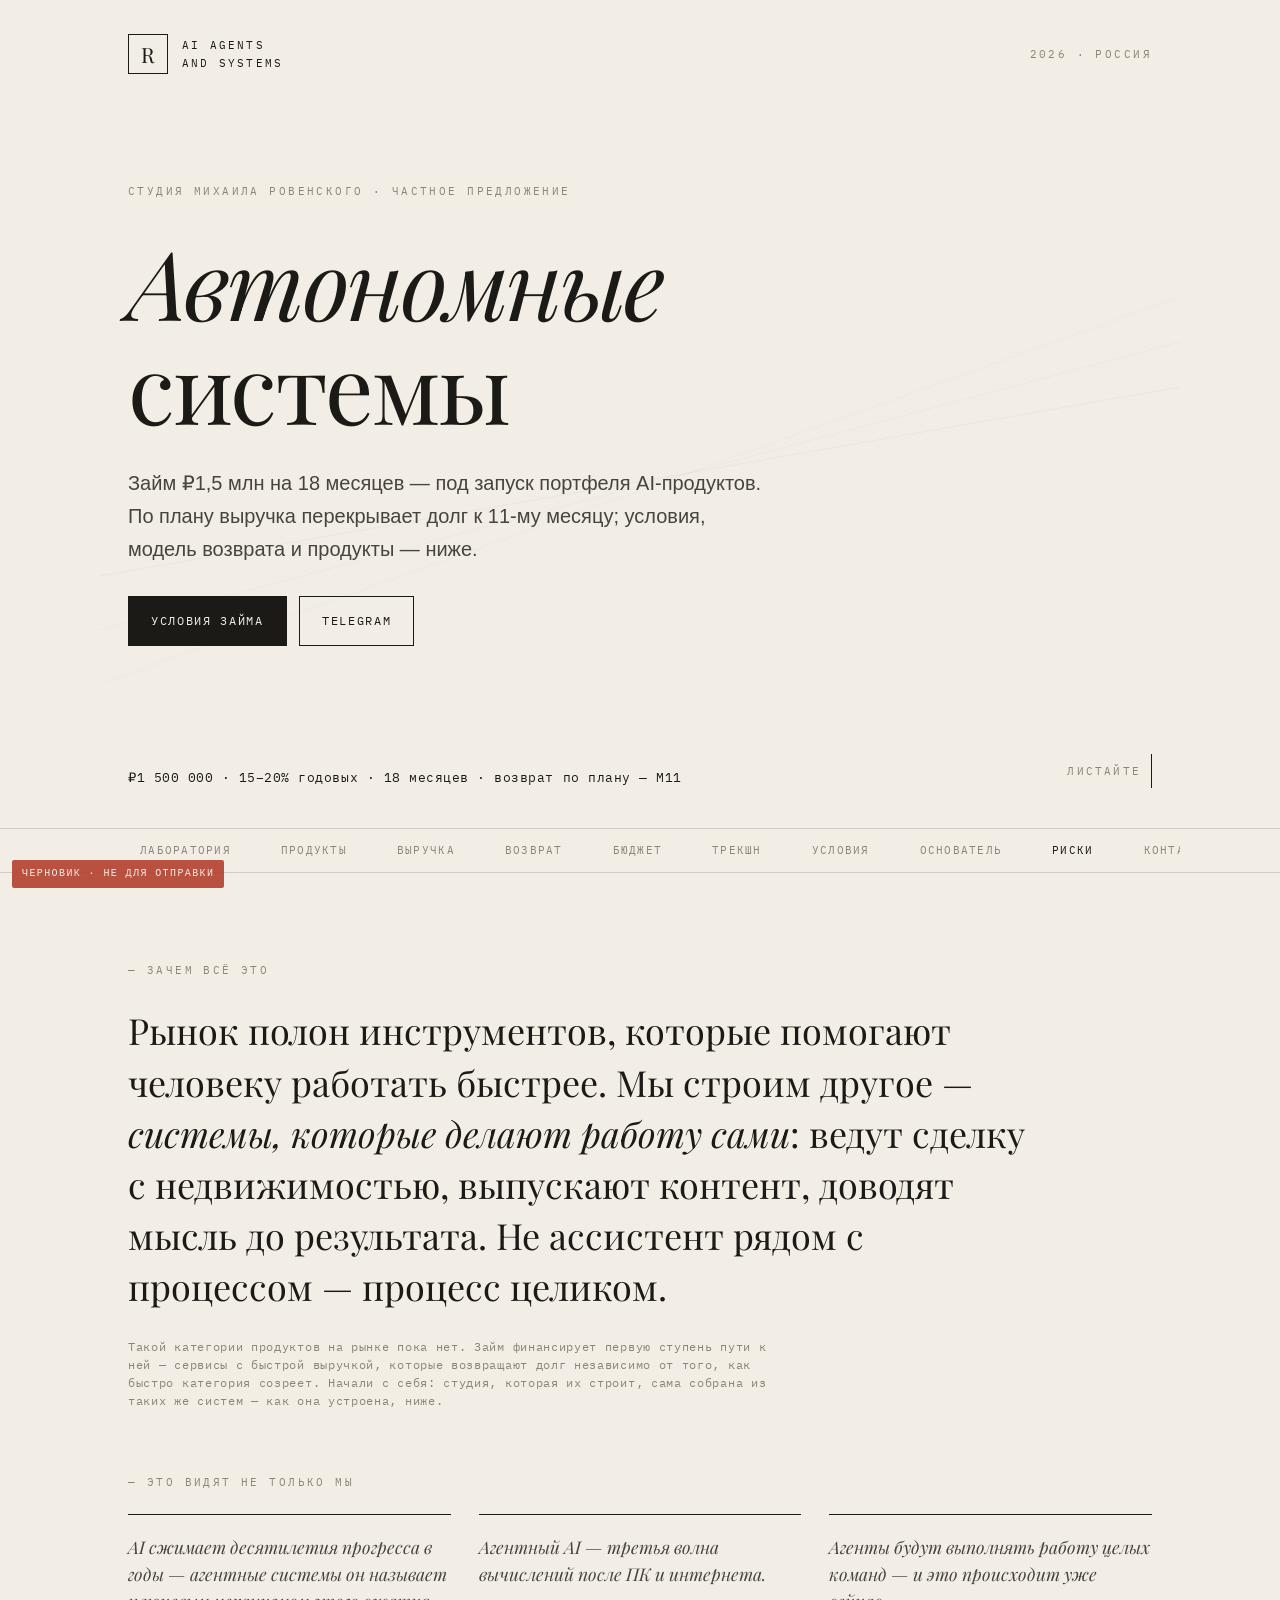
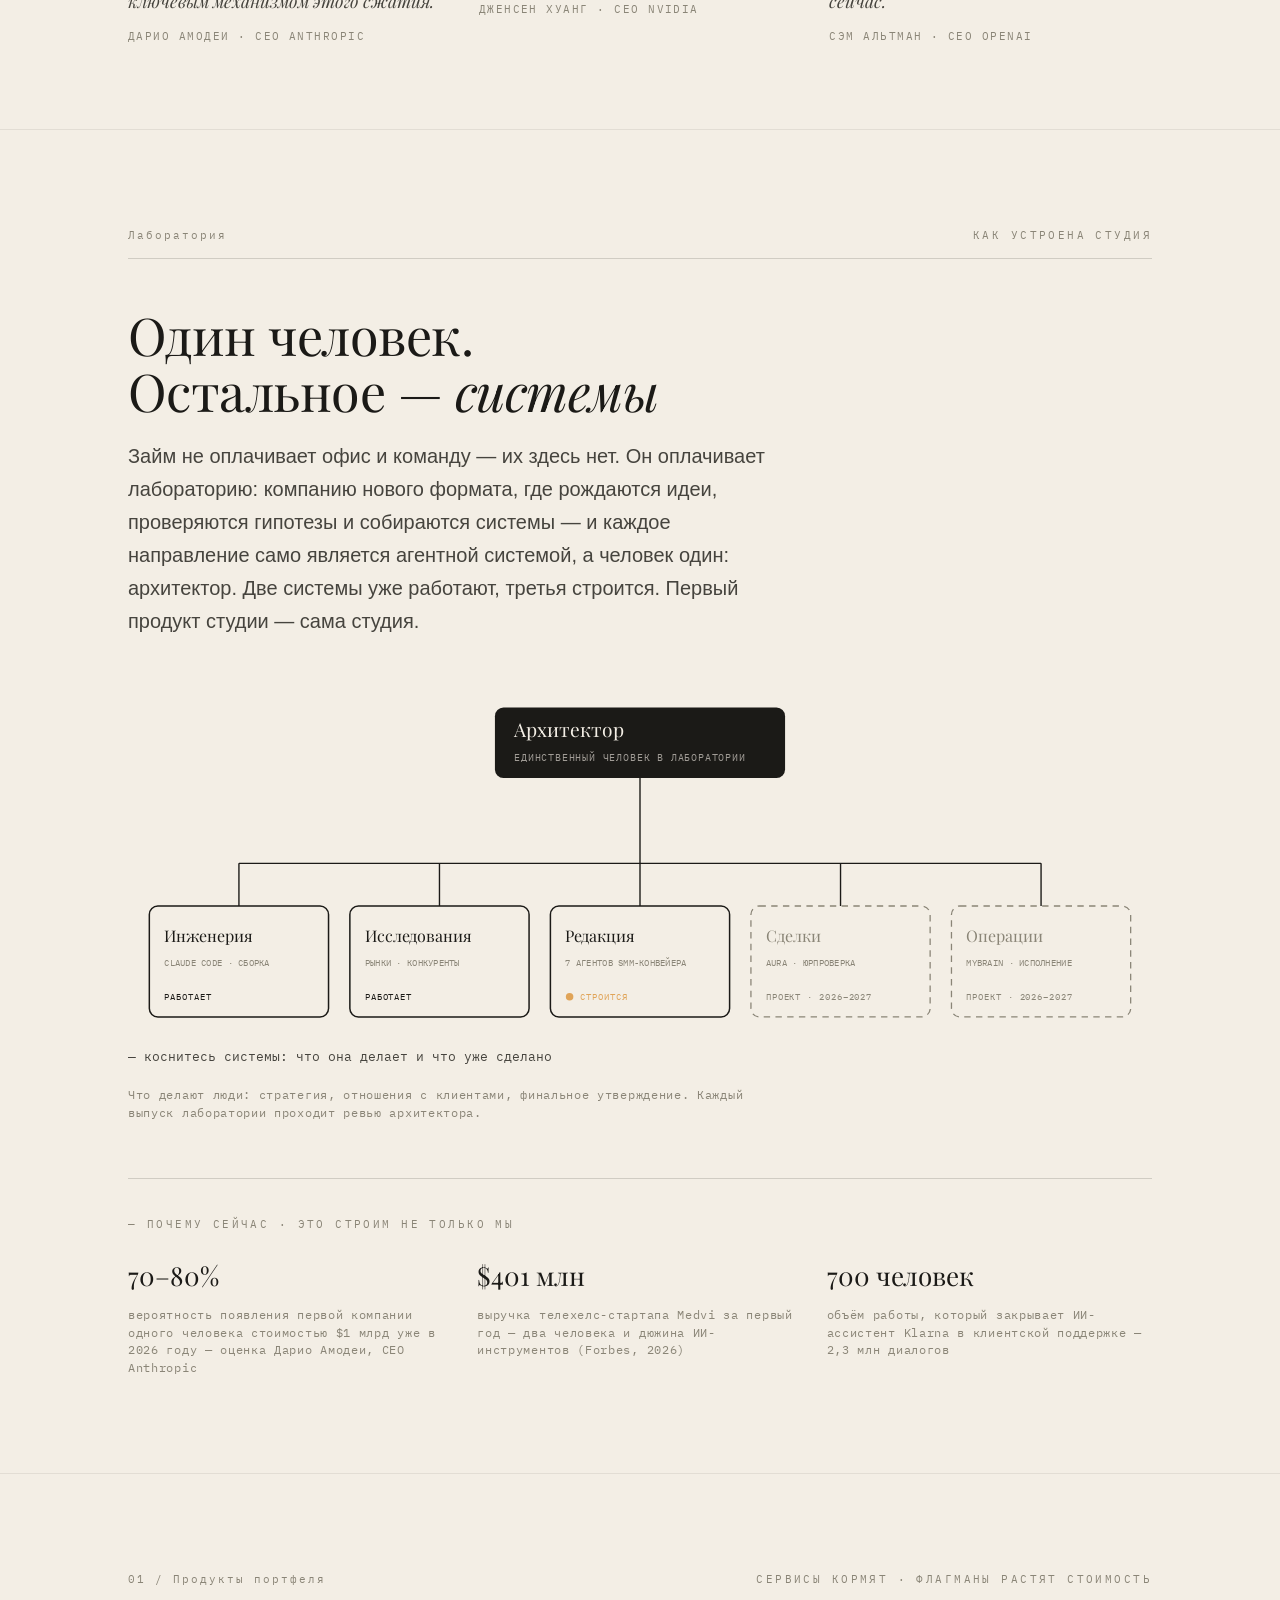
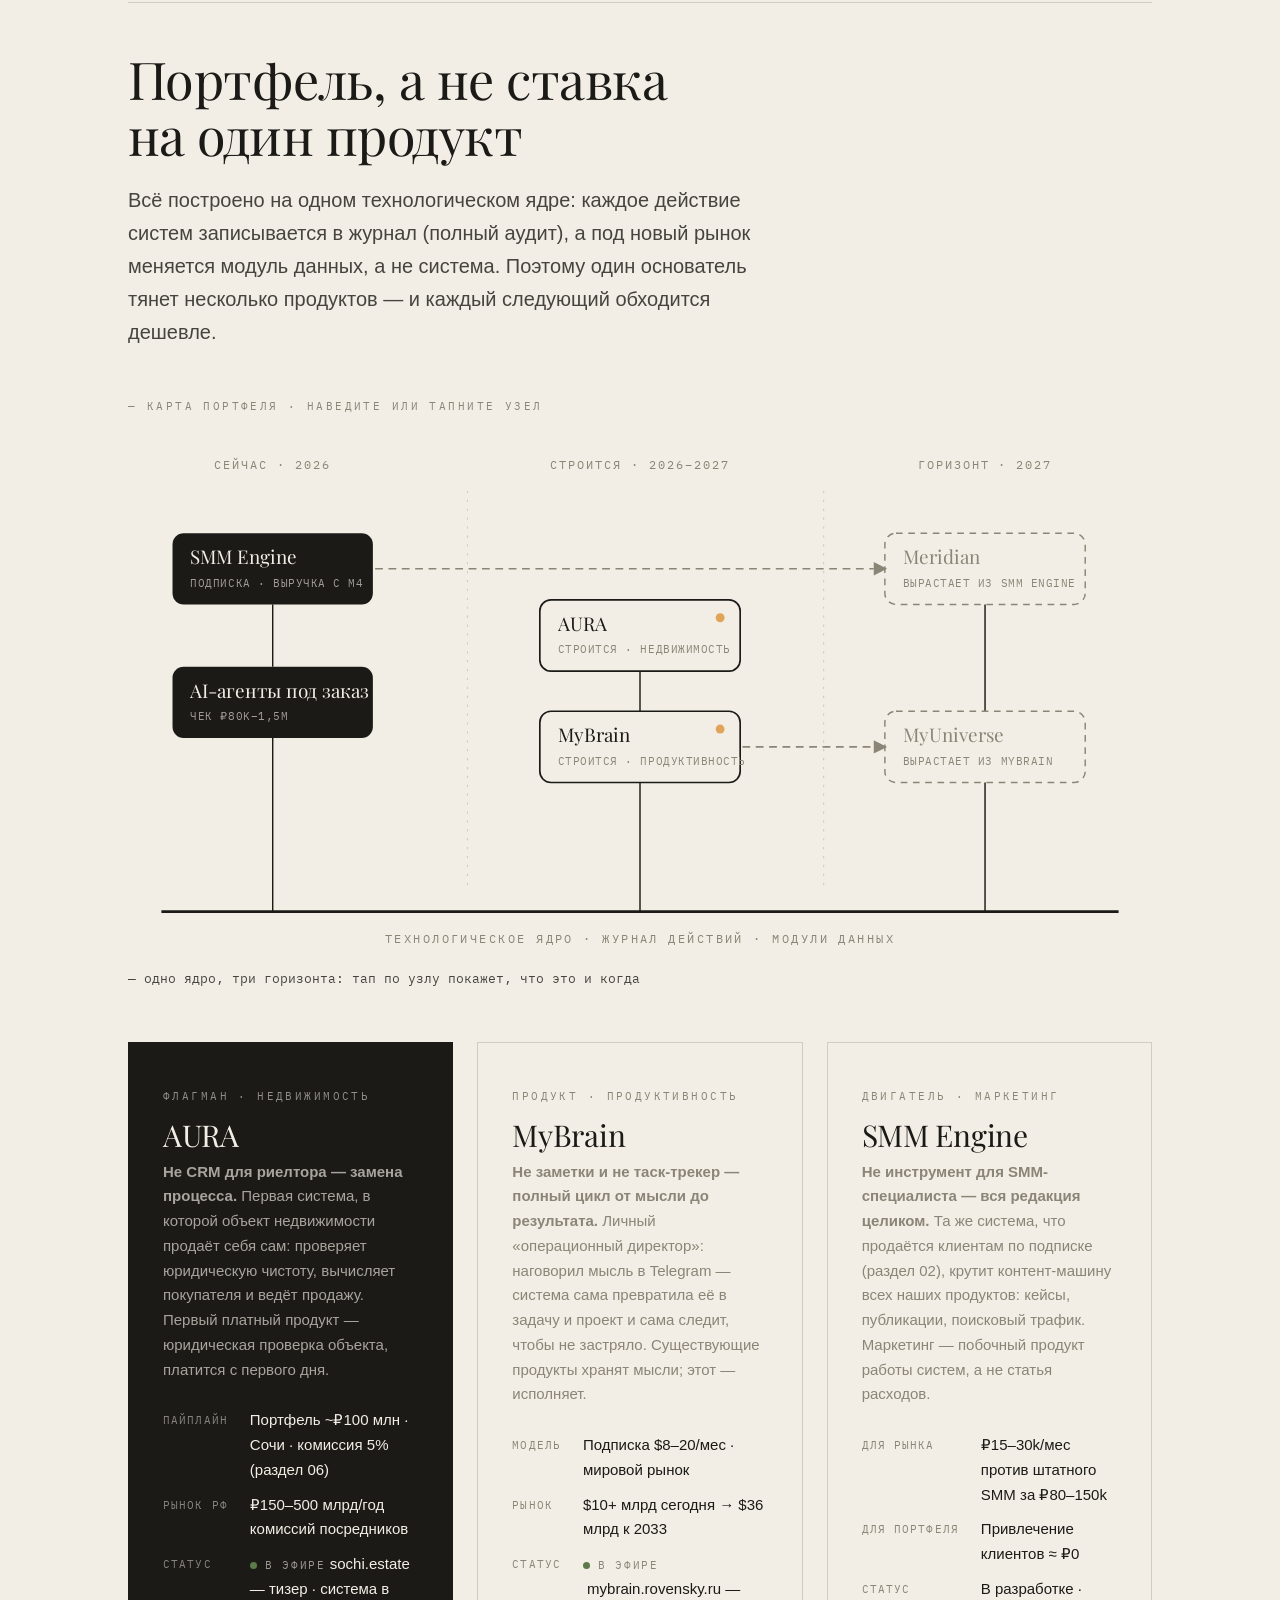
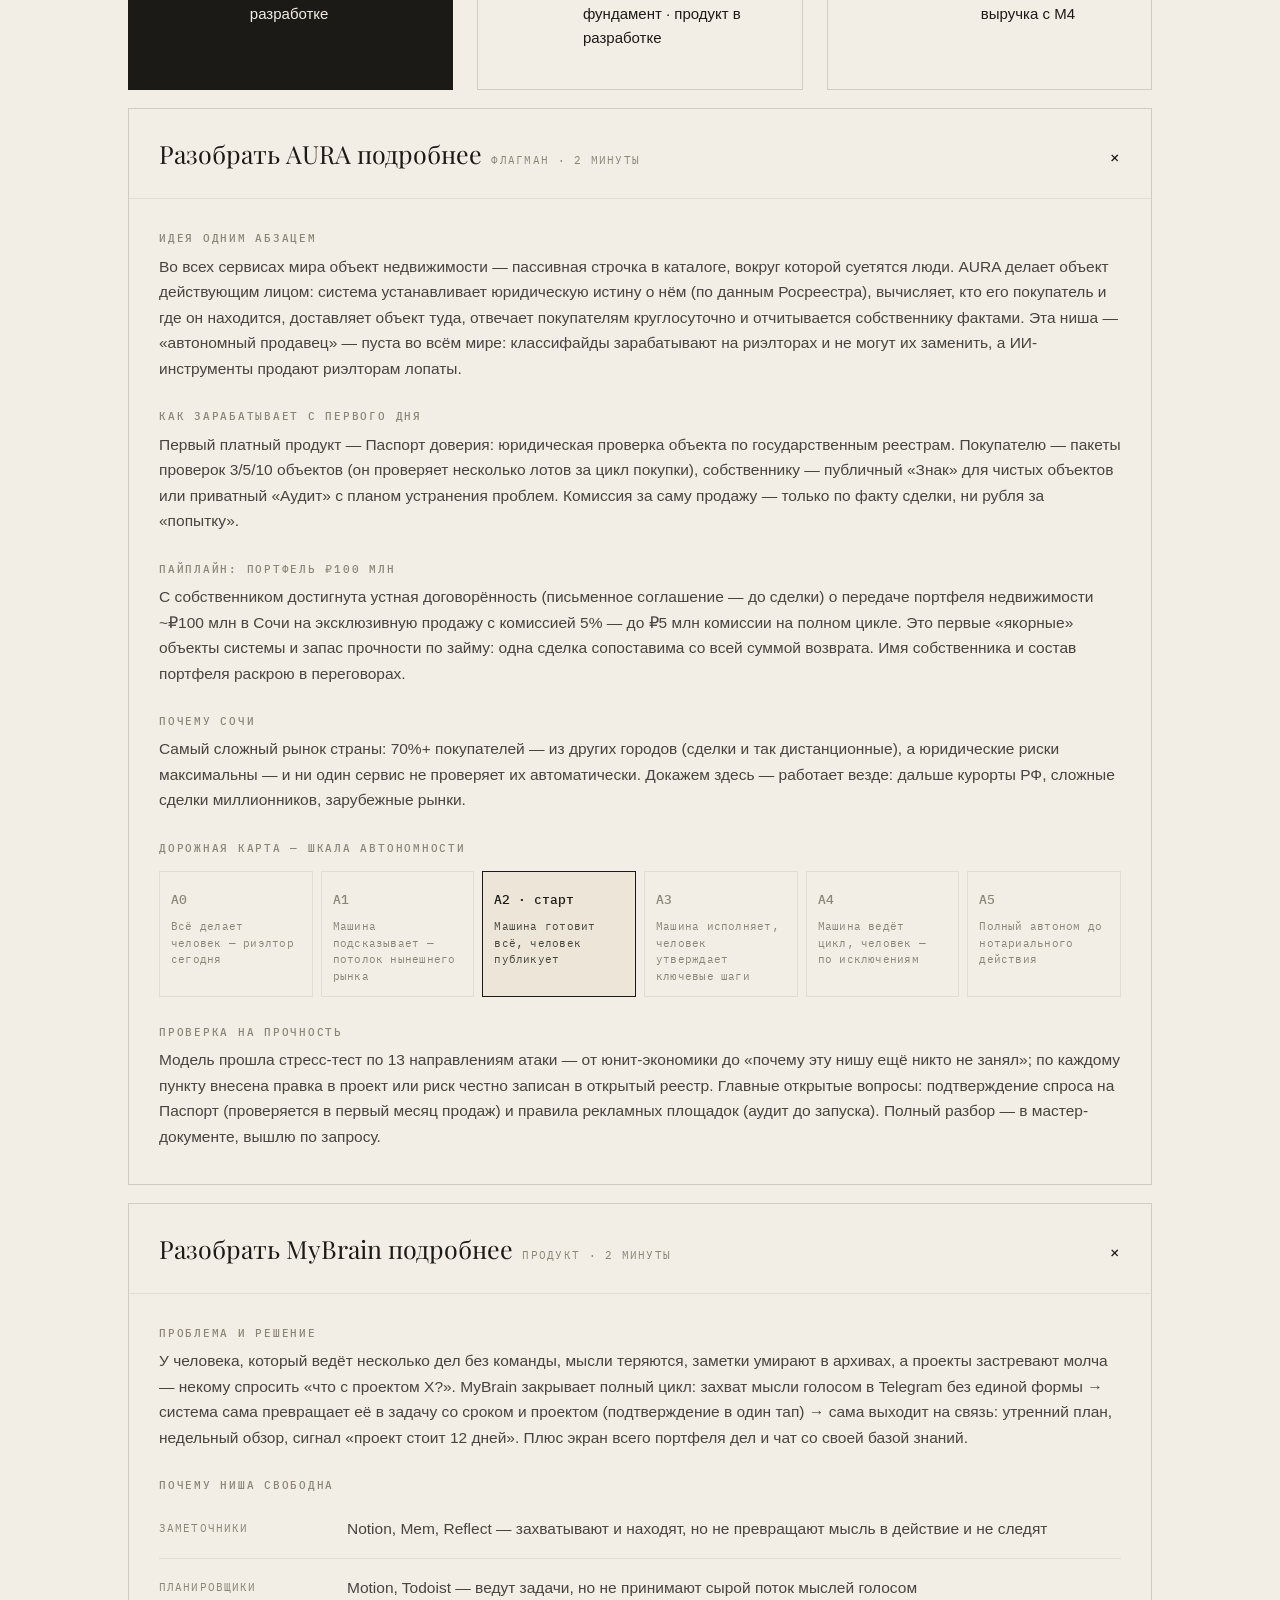
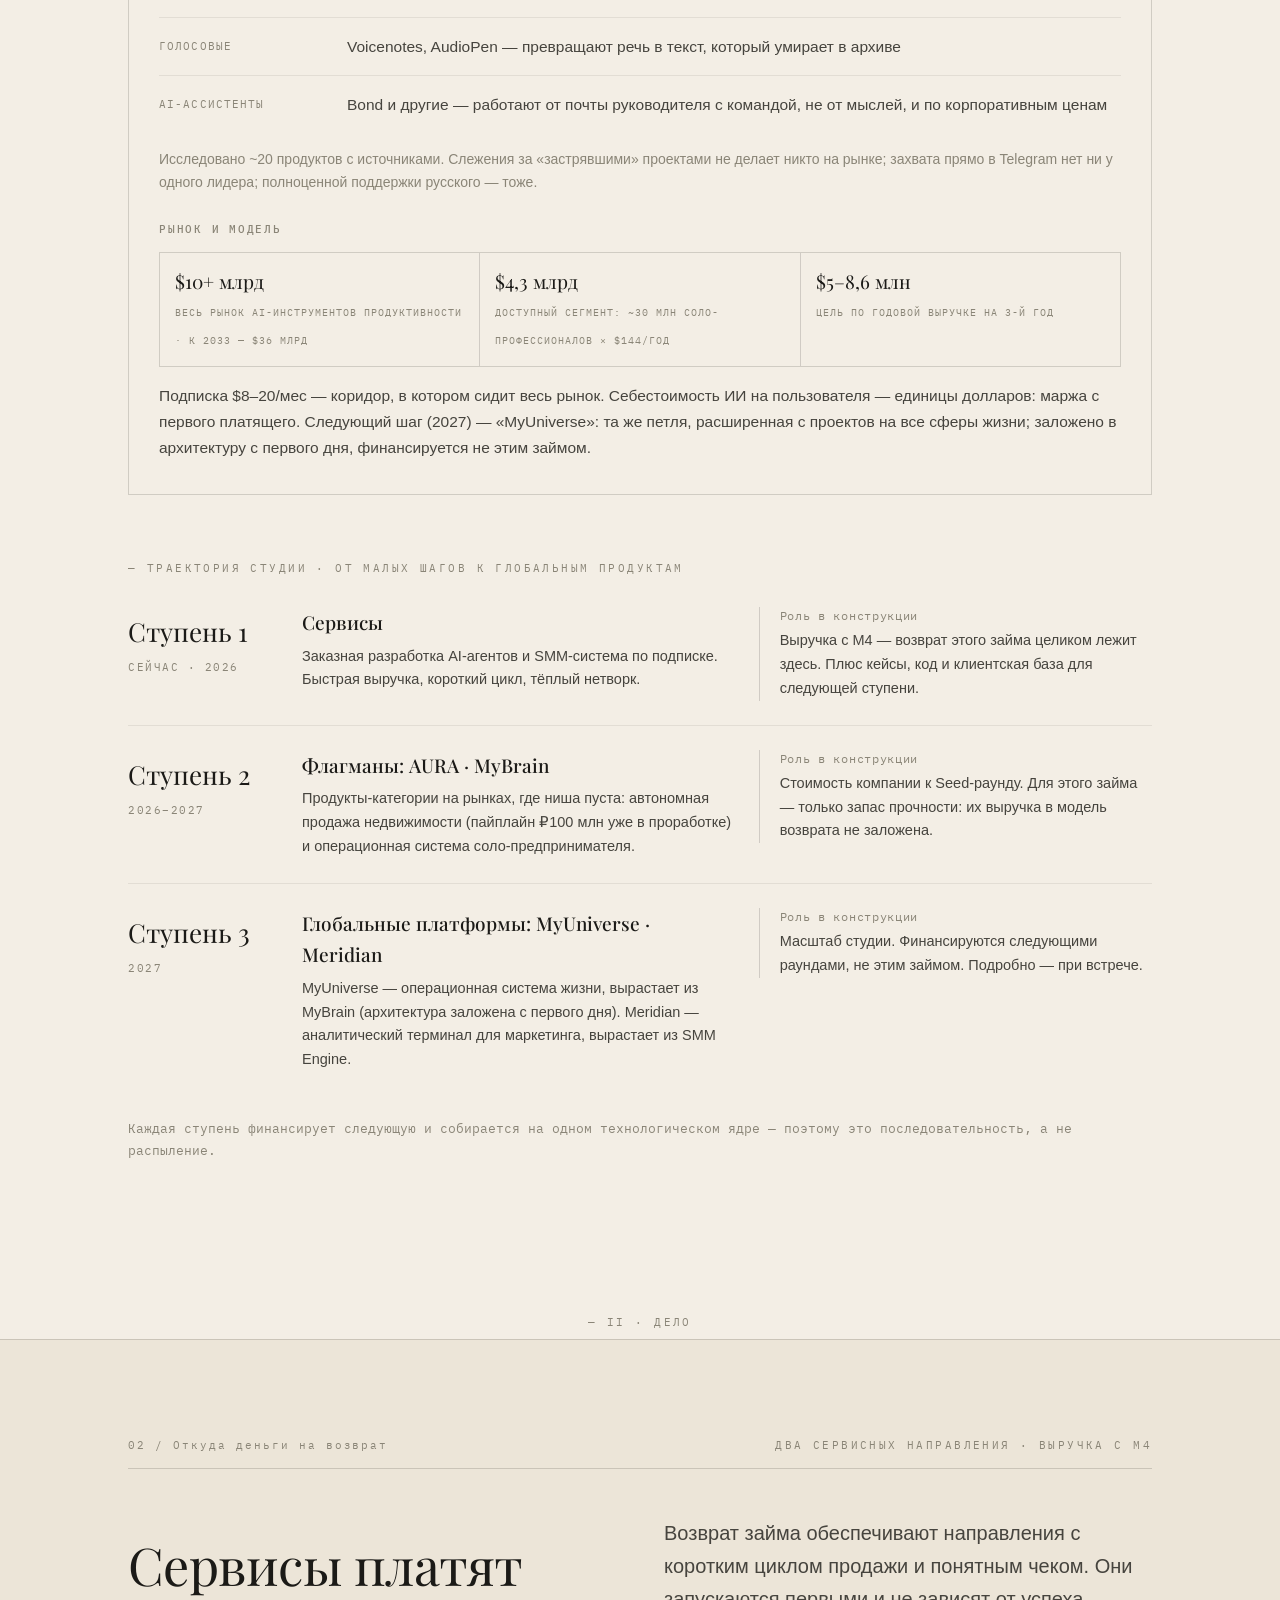
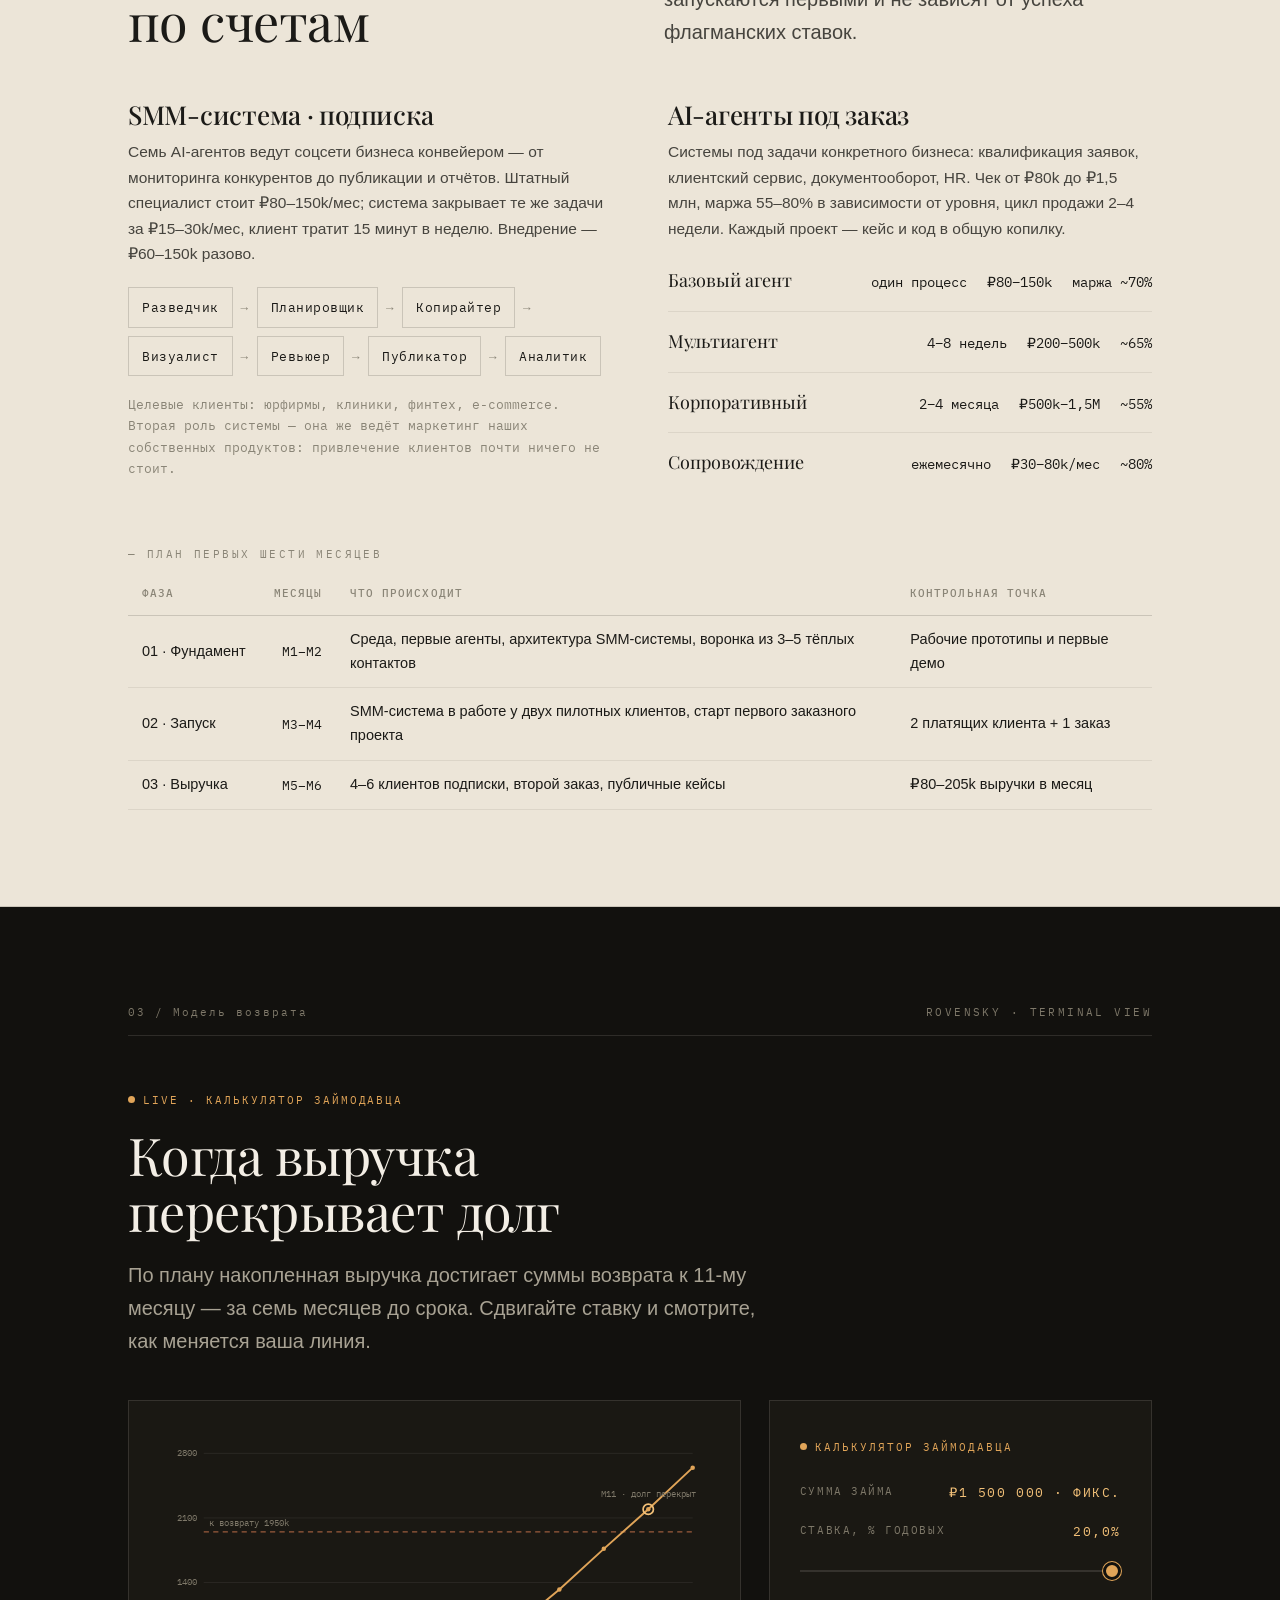
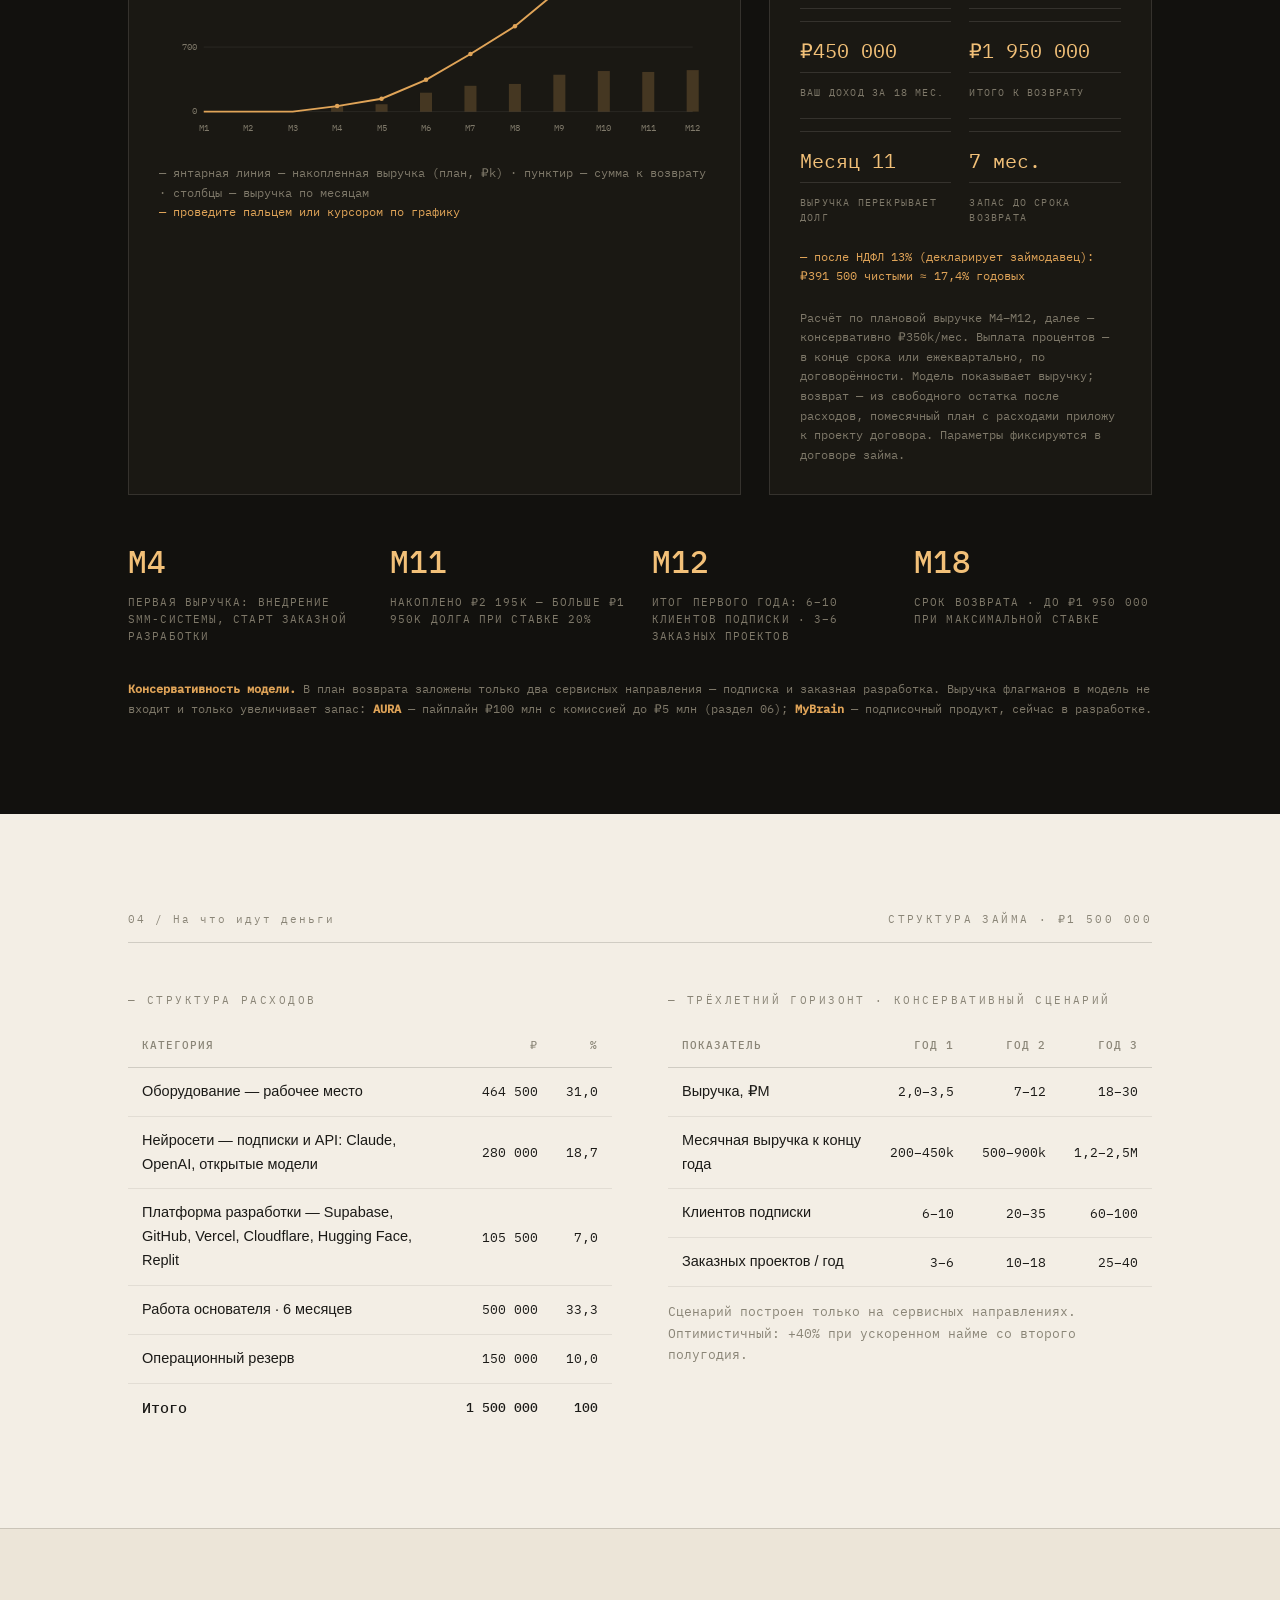
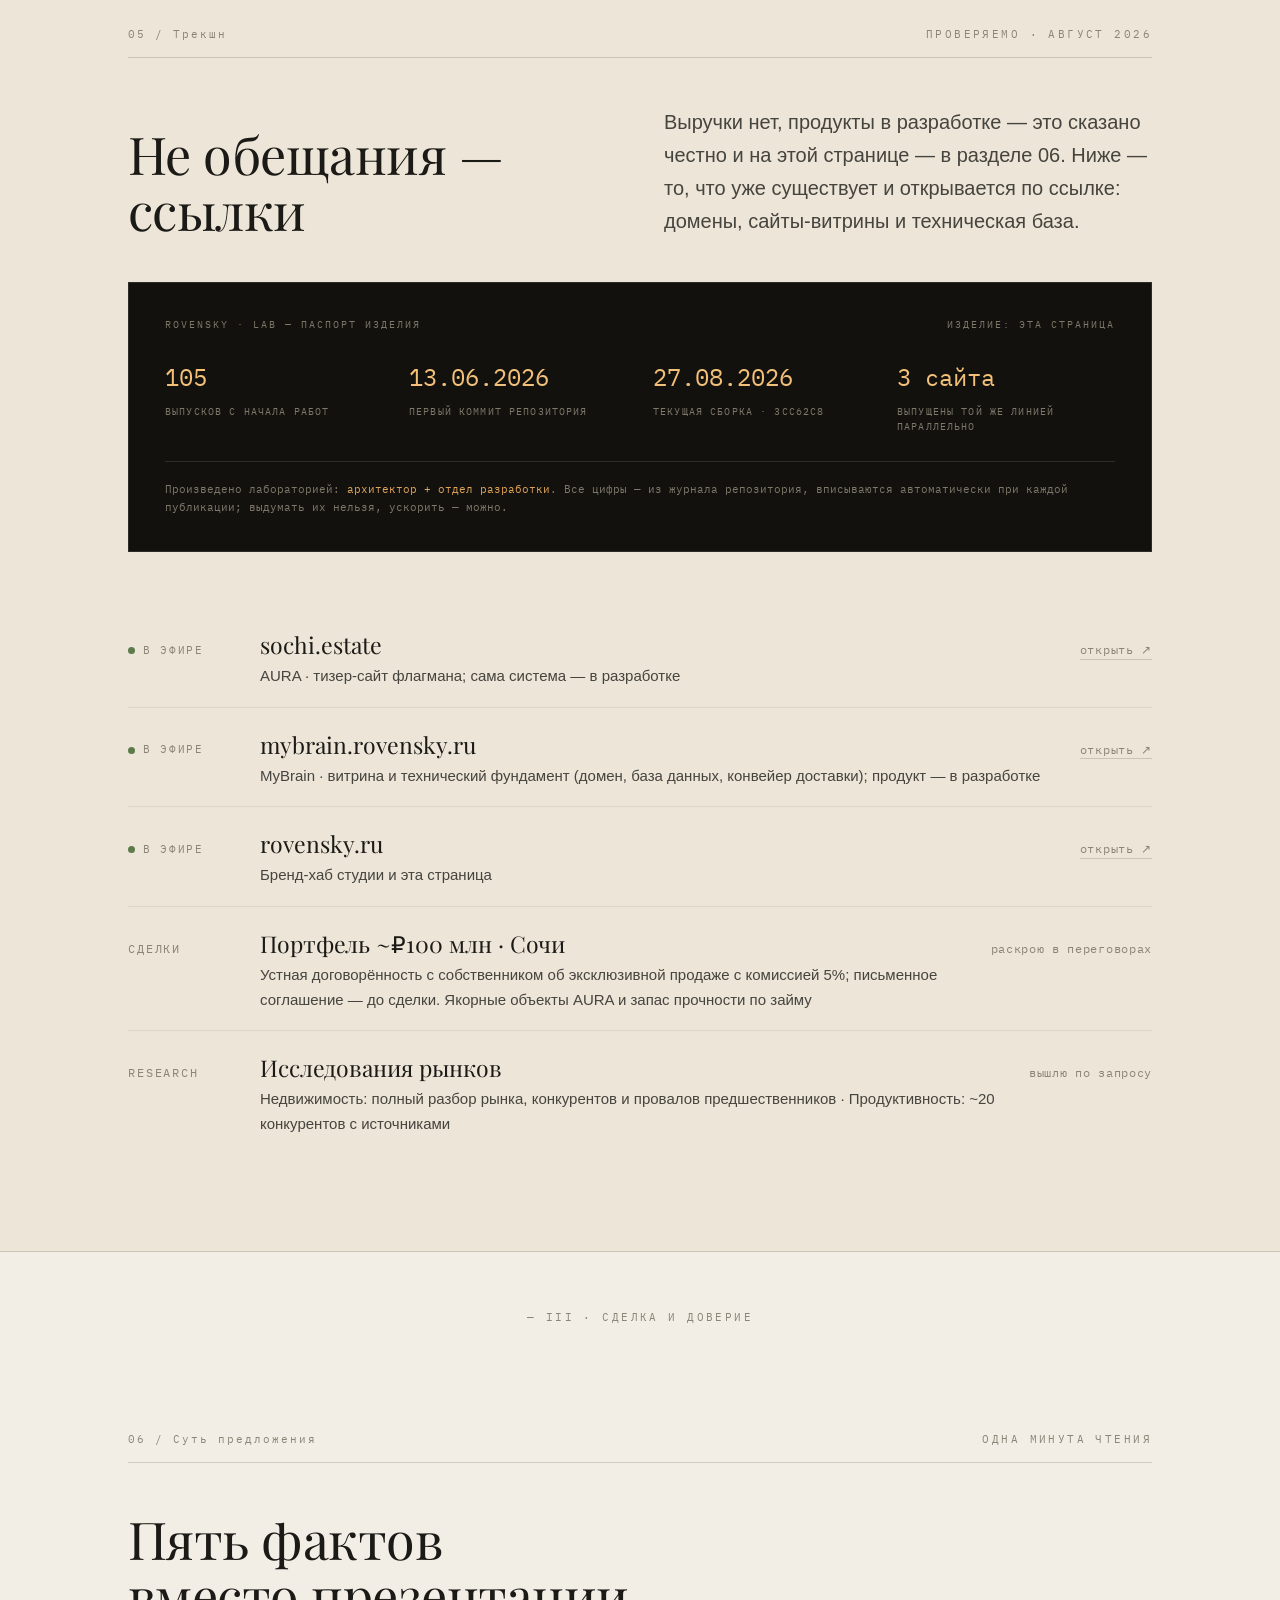
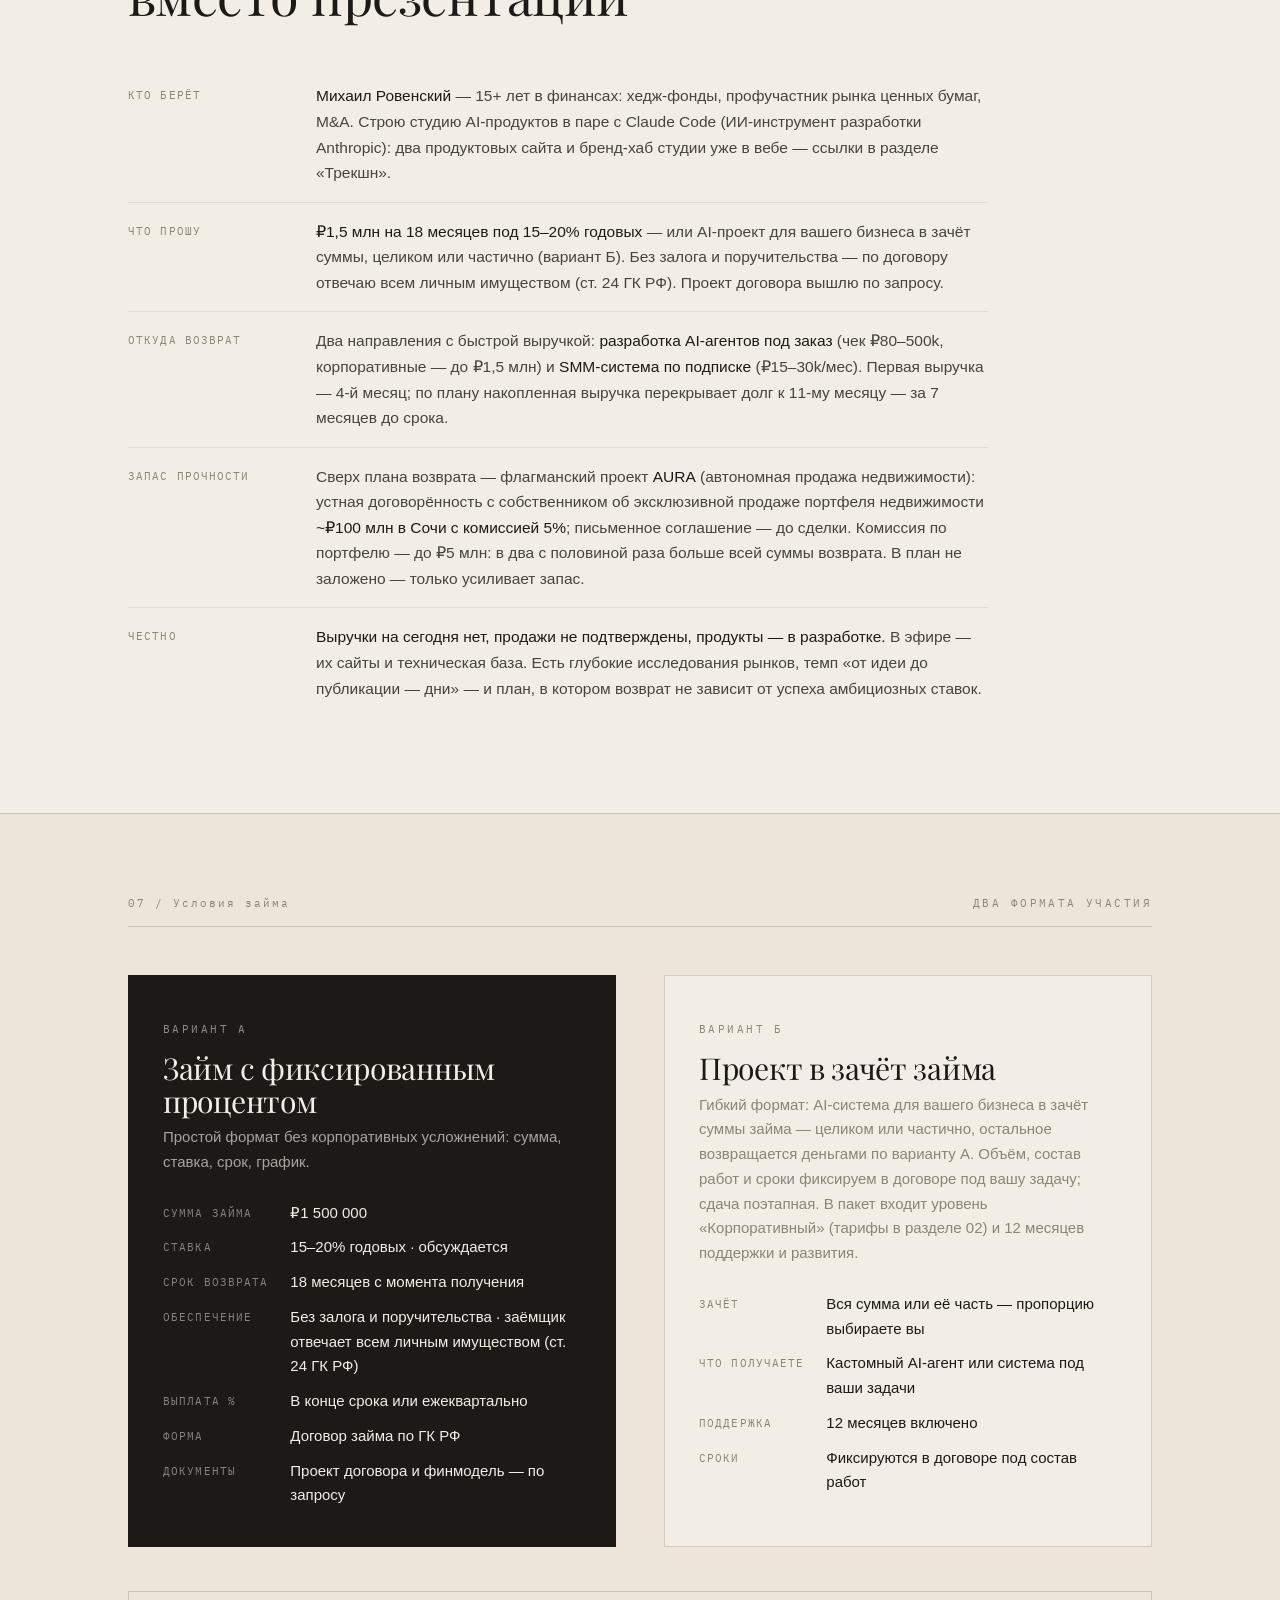
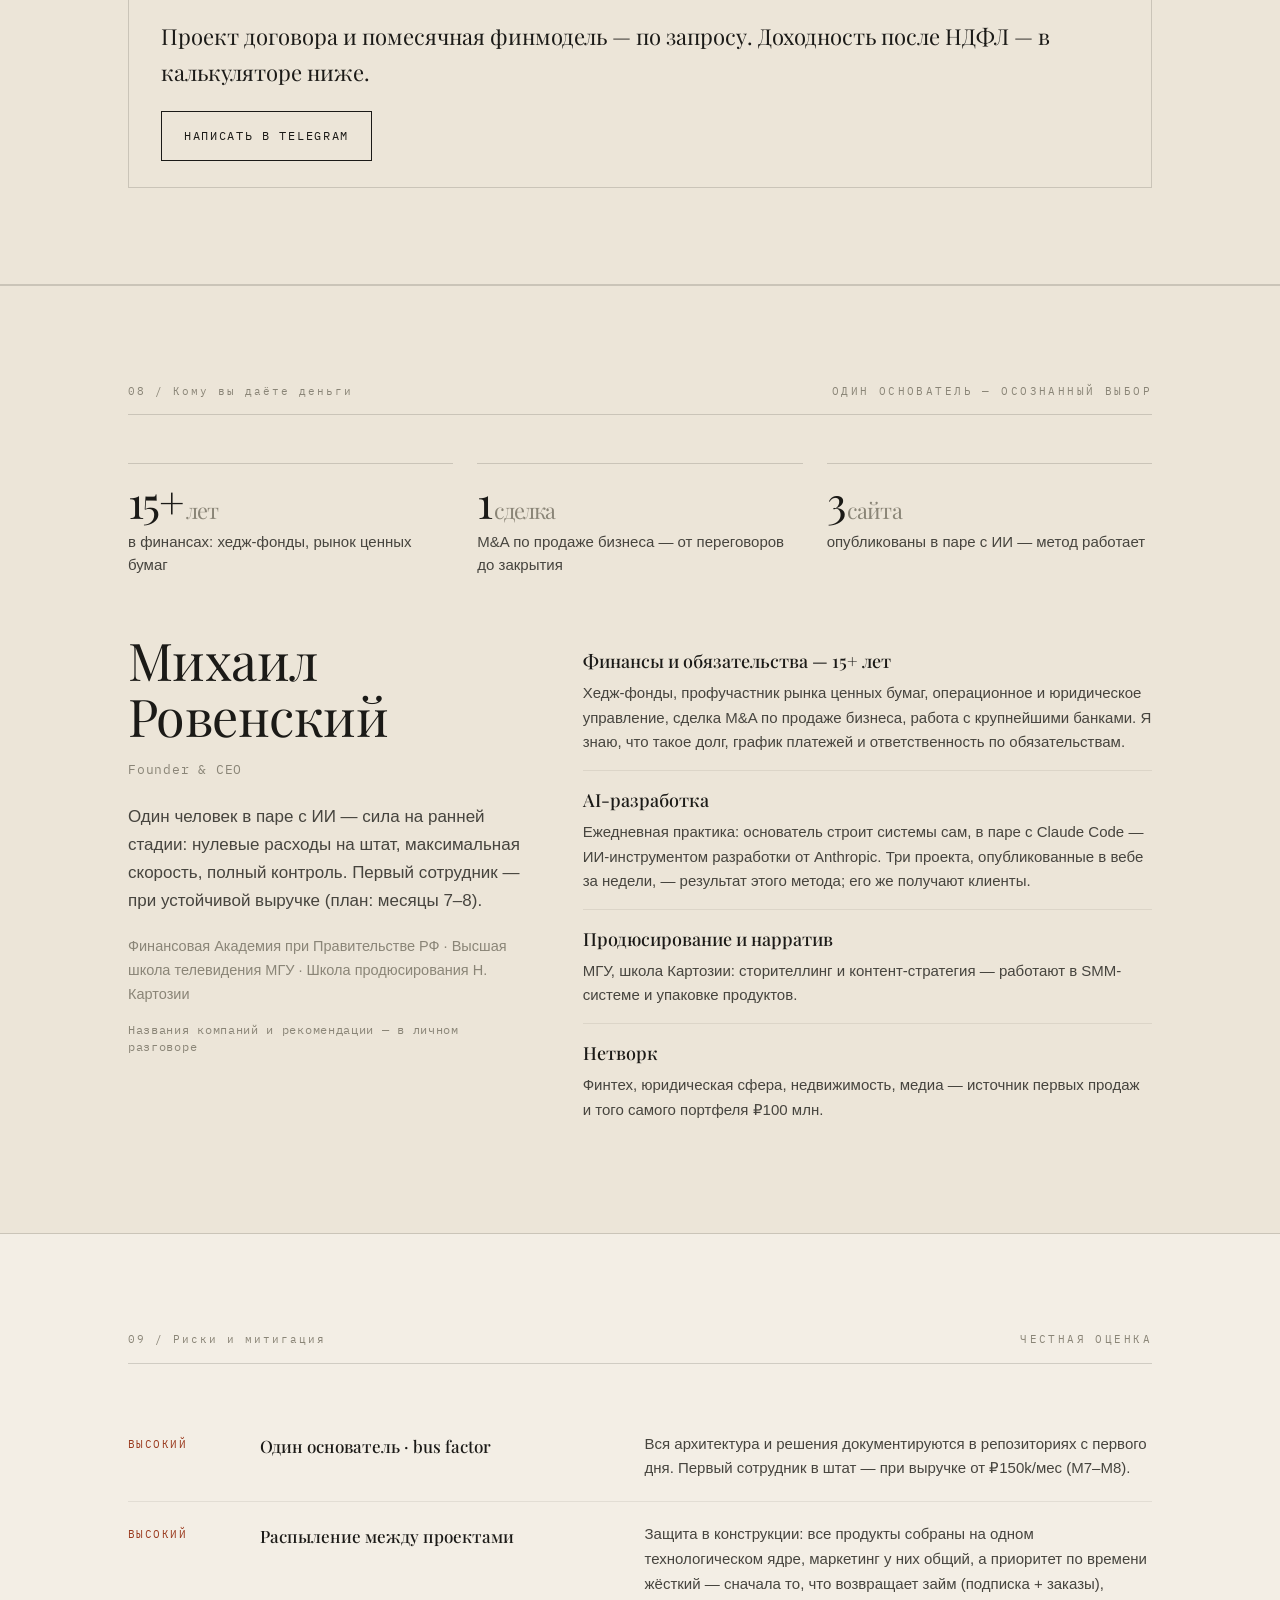
==== next/index.html @ a6043b63 "Draft: lab section polished per web-Claude's edit document First full round-trip of the two-Claude w" ====
<!DOCTYPE html>
<html lang="ru">
<head>
<meta charset="utf-8">
<meta name="viewport" content="width=device-width, initial-scale=1.0">
<meta name="robots" content="noindex, nofollow, noarchive">
<meta name="format-detection" content="telephone=no">
<title>ЧЕРНОВИК · Rovensky · Займ ₽1,5 млн под портфель AI-продуктов · 2026</title>
<link rel="icon" href="/favicon.ico?v=3" sizes="48x48">
<link rel="icon" type="image/svg+xml" href="/favicon.svg?v=3">
<link rel="apple-touch-icon" href="/apple-touch-icon.png?v=3">
<style>
/* локальные шрифты — ноль внешних запросов */
@font-face { font-family: 'IBM Plex Mono'; font-style: normal; font-weight: 400; font-display: swap; src: url(/fonts/ibmplexmono-400-cyrillic.woff2) format('woff2'); unicode-range: U+0301, U+0400-045F, U+0490-0491, U+04B0-04B1, U+2116; }
@font-face { font-family: 'IBM Plex Mono'; font-style: normal; font-weight: 400; font-display: swap; src: url(/fonts/ibmplexmono-400-latin.woff2) format('woff2'); unicode-range: U+0000-00FF, U+0131, U+0152-0153, U+02BB-02BC, U+02C6, U+02DA, U+02DC, U+0304, U+0308, U+0329, U+2000-206F, U+20AC, U+2122, U+2191, U+2193, U+2212, U+2215, U+FEFF, U+FFFD; }
@font-face { font-family: 'IBM Plex Mono'; font-style: normal; font-weight: 500; font-display: swap; src: url(/fonts/ibmplexmono-500-cyrillic.woff2) format('woff2'); unicode-range: U+0301, U+0400-045F, U+0490-0491, U+04B0-04B1, U+2116; }
@font-face { font-family: 'IBM Plex Mono'; font-style: normal; font-weight: 500; font-display: swap; src: url(/fonts/ibmplexmono-500-latin.woff2) format('woff2'); unicode-range: U+0000-00FF, U+0131, U+0152-0153, U+02BB-02BC, U+02C6, U+02DA, U+02DC, U+0304, U+0308, U+0329, U+2000-206F, U+20AC, U+2122, U+2191, U+2193, U+2212, U+2215, U+FEFF, U+FFFD; }
@font-face { font-family: 'Playfair Display'; font-style: italic; font-weight: 400; font-display: swap; src: url(/fonts/playfairdisplay-400i-cyrillic.woff2) format('woff2'); unicode-range: U+0301, U+0400-045F, U+0490-0491, U+04B0-04B1, U+2116; }
@font-face { font-family: 'Playfair Display'; font-style: italic; font-weight: 400; font-display: swap; src: url(/fonts/playfairdisplay-400i-latin.woff2) format('woff2'); unicode-range: U+0000-00FF, U+0131, U+0152-0153, U+02BB-02BC, U+02C6, U+02DA, U+02DC, U+0304, U+0308, U+0329, U+2000-206F, U+20AC, U+2122, U+2191, U+2193, U+2212, U+2215, U+FEFF, U+FFFD; }
@font-face { font-family: 'Playfair Display'; font-style: normal; font-weight: 400; font-display: swap; src: url(/fonts/playfairdisplay-400-cyrillic.woff2) format('woff2'); unicode-range: U+0301, U+0400-045F, U+0490-0491, U+04B0-04B1, U+2116; }
@font-face { font-family: 'Playfair Display'; font-style: normal; font-weight: 400; font-display: swap; src: url(/fonts/playfairdisplay-400-latin.woff2) format('woff2'); unicode-range: U+0000-00FF, U+0131, U+0152-0153, U+02BB-02BC, U+02C6, U+02DA, U+02DC, U+0304, U+0308, U+0329, U+2000-206F, U+20AC, U+2122, U+2191, U+2193, U+2212, U+2215, U+FEFF, U+FFFD; }
@font-face { font-family: 'Playfair Display'; font-style: normal; font-weight: 500; font-display: swap; src: url(/fonts/playfairdisplay-500-cyrillic.woff2) format('woff2'); unicode-range: U+0301, U+0400-045F, U+0490-0491, U+04B0-04B1, U+2116; }
@font-face { font-family: 'Playfair Display'; font-style: normal; font-weight: 500; font-display: swap; src: url(/fonts/playfairdisplay-500-latin.woff2) format('woff2'); unicode-range: U+0000-00FF, U+0131, U+0152-0153, U+02BB-02BC, U+02C6, U+02DA, U+02DC, U+0304, U+0308, U+0329, U+2000-206F, U+20AC, U+2122, U+2191, U+2193, U+2212, U+2215, U+FEFF, U+FFFD; }

:root{
  --paper:#F3EEE5; --paper-2:#ECE5D8; --ink:#1B1A17; --ink-soft:#46443E;
  --taupe:#8A8577; --line:rgba(27,26,23,.16); --line-soft:rgba(27,26,23,.08);
  --term-bg:#12110E; --term-panel:#1A1813; --term-line:rgba(243,238,229,.12);
  --amber:#E0A458; --amber-bright:#F2C078; --term-text:#D8D2C4; --term-dim:#7E7869;
  --serif:'Playfair Display', Georgia, 'Times New Roman', serif;
  --sans:-apple-system, BlinkMacSystemFont, 'Segoe UI', Roboto, 'Helvetica Neue', Arial, sans-serif;
  --mono:'IBM Plex Mono', ui-monospace, 'SF Mono', Consolas, monospace;
}
*{margin:0;padding:0;box-sizing:border-box}
html{scroll-behavior:smooth}
body{background:var(--paper);color:var(--ink);font-family:var(--sans);font-weight:300;font-size:17px;line-height:1.65;-webkit-font-smoothing:antialiased}
::selection{background:var(--ink);color:var(--paper)}
a{color:inherit}
strong{font-weight:500}

#progress{position:fixed;top:0;left:0;height:2px;width:0;background:var(--ink);z-index:100;transition:width .1s linear}
.frame{position:fixed;inset:0;pointer-events:none;z-index:90;border:10px solid var(--paper)}
@media(max-width:760px){.frame{border-width:5px}}

.eyebrow{font-family:var(--mono);font-size:11px;letter-spacing:.22em;text-transform:uppercase;color:var(--taupe)}
.section-no{font-family:var(--mono);font-size:11px;letter-spacing:.18em;color:var(--taupe)}
h1,h2,h3{font-family:var(--serif);font-weight:400;line-height:1.08;letter-spacing:-0.01em}
h2{font-size:clamp(32px,4.2vw,52px)}
h3{font-size:clamp(20px,2.2vw,26px);font-weight:500}
.lede{font-size:clamp(17px,1.6vw,20px);color:var(--ink-soft);max-width:640px}
.num-big{font-family:var(--serif);font-weight:300;font-size:clamp(36px,4.4vw,56px);line-height:1;letter-spacing:-0.02em}
.num-unit{font-family:var(--serif);font-size:.5em;color:var(--taupe);margin-left:.06em}
.cap{font-family:var(--mono);font-size:11.5px;letter-spacing:.06em;color:var(--taupe);line-height:1.55;text-transform:none}

.wrap{max-width:1080px;margin:0 auto;padding:0 28px}
section{padding:96px 0}
@media(max-width:760px){section{padding:64px 0}}
.sec-head{display:flex;align-items:baseline;justify-content:space-between;border-bottom:1px solid var(--line);padding-bottom:14px;margin-bottom:48px;gap:16px}
.grid2{display:grid;grid-template-columns:1fr 1fr;gap:48px}
.grid3{display:grid;grid-template-columns:repeat(3,1fr);gap:24px}
.grid2>*,.grid3>*,.founder>*,.c-grid>*,.term-grid>*{min-width:0}
@media(max-width:900px){.grid3{grid-template-columns:1fr}}
@media(max-width:760px){.grid2{grid-template-columns:1fr;gap:32px}}

.rv{opacity:0;transform:translateY(22px);transition:opacity .8s cubic-bezier(.2,.6,.2,1),transform .8s cubic-bezier(.2,.6,.2,1)}
.rv.on{opacity:1;transform:none}
.rv-d1{transition-delay:.1s}.rv-d2{transition-delay:.2s}

/* hero */
.hero{min-height:92svh;display:flex;flex-direction:column;justify-content:space-between;padding:34px 28px 40px;position:relative;overflow:hidden}
.hero-top{display:flex;justify-content:space-between;align-items:center}
.logo{display:flex;align-items:center;gap:14px;text-decoration:none}
.logo-box{width:40px;height:40px;border:1.4px solid var(--ink);display:grid;place-items:center;font-family:var(--serif);font-size:21px}
.logo span{font-family:var(--mono);font-size:11px;letter-spacing:.2em;text-transform:uppercase}
.hero-mid{padding:36px 0}
.hero h1{font-size:clamp(44px,7.6vw,96px);font-weight:300;letter-spacing:-0.025em;max-width:1000px}
.hero h1 em{font-style:italic;font-weight:300}
.hero-sub{margin-top:30px;max-width:660px}
.hero-cta{display:flex;gap:12px;flex-wrap:wrap;margin-top:30px}
.hbtn{display:inline-block;font-family:var(--mono);font-size:12px;letter-spacing:.14em;text-transform:uppercase;padding:14px 22px;text-decoration:none;border:1px solid var(--ink);transition:background .25s,color .25s}
.hbtn:hover{background:var(--ink);color:var(--paper)}
.hbtn.solid{background:var(--ink);color:var(--paper)}
.hbtn.solid:hover{background:transparent;color:var(--ink)}
.hero-bottom{display:flex;justify-content:space-between;align-items:flex-end;gap:20px;flex-wrap:wrap}
.hero-meta{display:flex;gap:36px;flex-wrap:wrap}
.hero-meta div{font-family:var(--mono);font-size:11.5px;letter-spacing:.1em;color:var(--taupe)}
.hero-meta b{display:block;color:var(--ink);font-weight:500;font-size:13px;margin-top:4px;letter-spacing:.04em}
.scroll-hint{font-family:var(--mono);font-size:11px;letter-spacing:.2em;color:var(--taupe);text-transform:uppercase;display:flex;align-items:center;gap:10px}
.scroll-hint::after{content:"";width:1px;height:34px;background:var(--ink);display:block;animation:drop 2.2s ease-in-out infinite}
@keyframes drop{0%{transform:scaleY(0);transform-origin:top}45%{transform:scaleY(1);transform-origin:top}55%{transform:scaleY(1);transform-origin:bottom}100%{transform:scaleY(0);transform-origin:bottom}}
.hero-lines{position:absolute;inset:0;z-index:-1;opacity:.5}

/* sticky nav */
.nav{position:sticky;top:0;z-index:95;background:var(--paper);border-top:1px solid var(--line);border-bottom:1px solid var(--line)}
.nav .wrap{display:flex;gap:4px;overflow-x:auto;-webkit-overflow-scrolling:touch;scrollbar-width:none}
.nav .wrap::-webkit-scrollbar{display:none}
.nav a{font-family:var(--mono);font-size:10.5px;letter-spacing:.12em;text-transform:uppercase;color:var(--taupe);text-decoration:none;padding:13px 12px;white-space:nowrap}
.nav a:hover{color:var(--ink)}

/* rows */
.lrow{display:grid;grid-template-columns:170px 1fr;gap:18px;padding:16px 0;border-bottom:1px solid var(--line-soft);font-size:15.5px}
.lrow .k{font-family:var(--mono);font-size:11px;letter-spacing:.1em;text-transform:uppercase;color:var(--taupe);padding-top:3px}
.lrow p{color:var(--ink-soft)}
.lrow b{color:var(--ink);font-weight:500}
@media(max-width:640px){.lrow{grid-template-columns:1fr;gap:4px}}

/* cards */
.vcard{border:1px solid var(--line);padding:38px 34px;background:var(--paper)}
.vcard.hl{background:var(--ink);color:var(--paper)}
.vcard.hl .cap,.vcard.hl .eyebrow{color:rgba(243,238,229,.55)}
.vcard h3{font-size:clamp(23px,2.5vw,30px);font-weight:400;margin:10px 0 8px}
.vcard .sub{color:var(--taupe);font-size:15px}
.vcard.hl .sub{color:rgba(243,238,229,.65)}
.spec{display:grid;grid-template-columns:auto 1fr;gap:10px 22px;margin-top:26px;font-size:15px}
.spec dt{font-family:var(--mono);font-size:11px;letter-spacing:.1em;text-transform:uppercase;color:var(--taupe);padding-top:3px}
.vcard.hl .spec dt{color:rgba(243,238,229,.5)}
.spec dd{font-weight:400}

/* cta band */
.cta-band{border:1px solid var(--line);background:var(--paper-2);padding:26px 32px;display:flex;justify-content:space-between;align-items:center;gap:20px;flex-wrap:wrap;margin-top:44px}
.cta-band p{font-family:var(--serif);font-size:clamp(18px,2vw,22px)}
.cta-band .hbtn{border-color:var(--ink)}

/* stat */
.stat{border-top:1px solid var(--line);padding-top:16px}
.stat .src{font-family:var(--mono);font-size:10.5px;letter-spacing:.1em;color:var(--taupe);margin-top:8px}
.stat p{color:var(--ink-soft);font-size:15px;margin-top:8px;line-height:1.5}

/* pipeline (SMM agents) */
.pipe{display:flex;flex-wrap:wrap;gap:8px 0;align-items:center;font-family:var(--mono);font-size:12.5px;letter-spacing:.04em}
.pipe span{border:1px solid var(--line);padding:9px 13px;white-space:nowrap}
.pipe i{font-style:normal;color:var(--taupe);padding:0 8px}

/* pricing rows */
.price-row{display:grid;grid-template-columns:1fr auto auto auto;gap:20px;padding:15px 0;border-bottom:1px solid var(--line-soft);align-items:baseline;font-size:15px}
.price-row b{font-family:var(--serif);font-size:18px;font-weight:400}
.price-row .pr{font-family:var(--mono);font-size:13.5px}
@media(max-width:680px){.price-row{grid-template-columns:1fr auto}}

/* tables */
table{width:100%;border-collapse:collapse;font-size:14.5px}
.fin th,.fin td{padding:12px 14px;border-bottom:1px solid var(--line-soft);text-align:right}
.fin th{font-family:var(--mono);font-size:10.5px;letter-spacing:.1em;text-transform:uppercase;color:var(--taupe);font-weight:500;border-bottom:1px solid var(--line);white-space:nowrap}
.fin td:first-child,.fin th:first-child{text-align:left;white-space:normal}
.fin td.mono{font-family:var(--mono);font-size:13px;white-space:nowrap;font-variant-numeric:tabular-nums}
.fin tr.total td{border-top:1px solid var(--ink);border-bottom:none;font-weight:500;font-family:var(--mono);white-space:nowrap}
.fin-note{font-size:12.5px;color:var(--taupe);margin-top:14px;font-family:var(--mono);line-height:1.7}

/* terminal */
.terminal{background:var(--term-bg);color:var(--term-text);position:relative}
.terminal .sec-head{border-color:var(--term-line)}
.terminal .eyebrow,.terminal .section-no{color:var(--term-dim)}
.terminal .lede{color:#A8A293}
.terminal h2,.terminal h3{color:var(--term-text)}
.term-tag{display:inline-flex;align-items:center;gap:8px;font-family:var(--mono);font-size:11px;letter-spacing:.18em;color:var(--amber);text-transform:uppercase;margin-bottom:18px}
.term-tag::before{content:"";width:7px;height:7px;background:var(--amber);border-radius:50%;animation:blink 1.6s steps(2) infinite}
@keyframes blink{50%{opacity:.2}}
.term-panel{border:1px solid var(--term-line);background:var(--term-panel);padding:30px;position:relative;z-index:1}
.term-grid{display:grid;grid-template-columns:1.6fr 1fr;gap:28px;align-items:stretch}
@media(max-width:900px){.term-grid{grid-template-columns:1fr}}
.term-stat{font-family:var(--mono)}
.term-stat .v{font-size:clamp(24px,2.4vw,32px);color:var(--amber-bright);font-weight:500}
.term-stat .l{font-size:11px;letter-spacing:.1em;text-transform:uppercase;color:var(--term-dim);margin-top:6px;line-height:1.55}
.tgrid4{display:grid;grid-template-columns:repeat(4,1fr);gap:24px}
@media(max-width:900px){.tgrid4{grid-template-columns:1fr 1fr}}
#chart{width:100%;height:auto;display:block}
.ax{font-family:var(--mono);font-size:10px;fill:var(--term-dim)}
.calc label{font-family:var(--mono);font-size:11px;letter-spacing:.14em;text-transform:uppercase;color:var(--term-dim);display:flex;justify-content:space-between;flex-wrap:wrap;gap:4px 12px;margin-bottom:10px}
.calc label output{color:var(--amber-bright);font-size:13px}
input[type=range]{width:100%;appearance:none;-webkit-appearance:none;height:2px;background:var(--term-line);outline:none;margin:6px 0 24px}
input[type=range]::-webkit-slider-thumb{appearance:none;-webkit-appearance:none;width:18px;height:18px;border-radius:50%;background:var(--amber);cursor:pointer;border:3px solid var(--term-bg);box-shadow:0 0 0 1px var(--amber)}
input[type=range]::-moz-range-thumb{width:14px;height:14px;border-radius:50%;background:var(--amber);cursor:pointer;border:2px solid var(--term-bg);box-shadow:0 0 0 1px var(--amber)}
.calc-out{display:grid;grid-template-columns:1fr 1fr;gap:18px;margin-top:6px}
.calc-out div{border-top:1px solid var(--term-line);padding-top:12px}
.calc-out .v{font-family:var(--mono);font-size:20px;color:var(--amber-bright);white-space:nowrap}
.calc-out .l{font-family:var(--mono);font-size:10px;letter-spacing:.12em;text-transform:uppercase;color:var(--term-dim);margin-top:5px;line-height:1.5}
.term-note{font-family:var(--mono);font-size:11.5px;color:var(--term-dim);margin-top:22px;line-height:1.7}
.term-note b{color:var(--amber)}

/* founder */
.founder{display:grid;grid-template-columns:1fr 1.4fr;gap:48px}
@media(max-width:860px){.founder{grid-template-columns:1fr}}
.skill-row{padding:15px 0;border-bottom:1px solid var(--line-soft)}
.skill-row b{font-family:var(--serif);font-size:18px;font-weight:500;display:block;margin-bottom:4px}
.skill-row p{font-size:15px;color:var(--ink-soft)}

/* risks */
.risk{display:grid;grid-template-columns:110px 1fr 1.4fr;gap:22px;padding:20px 0;border-bottom:1px solid var(--line-soft);font-size:15px}
@media(max-width:760px){.risk{grid-template-columns:1fr;gap:6px}}
.risk .lvl{font-family:var(--mono);font-size:10.5px;letter-spacing:.14em;text-transform:uppercase;padding-top:4px}
.lvl.hi{color:#9A3B1F}.lvl.md{color:#A37B2C}.lvl.lo{color:var(--taupe)}
.risk b{font-family:var(--serif);font-weight:500;font-size:17px}
.risk p{color:var(--ink-soft)}

/* details accordions */
.acc{border:1px solid var(--line);background:var(--paper);margin-top:18px}
.acc summary{list-style:none;cursor:pointer;padding:24px 30px;display:grid;grid-template-columns:1fr auto;gap:20px;align-items:baseline}
.acc summary::-webkit-details-marker{display:none}
.acc summary .t{font-family:var(--serif);font-size:clamp(19px,2.1vw,25px)}
.acc summary .hint{font-family:var(--mono);font-size:10.5px;letter-spacing:.12em;text-transform:uppercase;color:var(--taupe)}
.acc summary .pl{font-family:var(--mono);font-size:18px;transition:transform .3s}
.acc[open] summary .pl{transform:rotate(45deg)}
.acc-body{padding:4px 30px 34px;border-top:1px solid var(--line-soft)}
.acc-body h4{font-family:var(--mono);font-size:11px;letter-spacing:.16em;text-transform:uppercase;color:var(--taupe);margin:26px 0 6px;font-weight:500}

/* A0-A5 scale (light) */
.ascale{display:grid;grid-template-columns:repeat(6,1fr);gap:8px;margin-top:14px}
@media(max-width:760px){.ascale{grid-template-columns:repeat(2,1fr)}}
.ascale div{border:1px solid var(--line-soft);padding:12px 11px;font-family:var(--mono)}
.ascale .lv{font-size:12.5px;color:var(--taupe);font-weight:500}
.ascale p{font-size:11px;line-height:1.5;color:var(--taupe);margin-top:6px;letter-spacing:.02em}
.ascale div.now{border-color:var(--ink);background:var(--paper-2)}
.ascale div.now .lv{color:var(--ink)}
.ascale div.now p{color:var(--ink-soft)}

/* tam line */
.tamline{display:flex;gap:0;margin-top:14px;border:1px solid var(--line)}
.tamline div{padding:13px 15px;border-left:1px solid var(--line);flex:1}
.tamline div:first-child{border-left:0}
.tamline b{display:block;font-family:var(--serif);font-size:19px;font-weight:400}
.tamline span{font-family:var(--mono);font-size:10px;letter-spacing:.1em;color:var(--taupe);text-transform:uppercase}
@media(max-width:640px){.tamline{flex-direction:column}.tamline div{border-left:0;border-top:1px solid var(--line)}.tamline div:first-child{border-top:0}}

/* industry quotes */
.quote-row{display:grid;grid-template-columns:repeat(3,1fr);gap:28px;margin-bottom:56px}
@media(max-width:860px){.quote-row{grid-template-columns:1fr;gap:18px}}
.q{border-top:1px solid var(--ink);padding-top:18px}
.q p{font-family:var(--serif);font-style:italic;font-size:17.5px;line-height:1.55;color:var(--ink-soft)}
.q .src{font-family:var(--mono);font-size:10.5px;letter-spacing:.14em;text-transform:uppercase;color:var(--taupe);margin-top:14px}




/* паспорт изделия */
.passport{background:var(--term-bg);border:1px solid var(--term-line);padding:34px 36px;margin-bottom:52px}
.passport .pp-tag{font-family:var(--mono);font-size:10px;letter-spacing:.2em;text-transform:uppercase;color:var(--term-dim);margin-bottom:24px;display:flex;justify-content:space-between;gap:12px;flex-wrap:wrap}
.passport .pp-grid{display:grid;grid-template-columns:repeat(4,1fr);gap:26px}
@media(max-width:860px){.passport .pp-grid{grid-template-columns:repeat(2,1fr)}}
.passport .pp-v{font-family:var(--mono);font-size:24px;color:var(--amber-bright, #F2C078);white-space:nowrap}
.passport .pp-l{font-family:var(--mono);font-size:9.5px;letter-spacing:.12em;text-transform:uppercase;color:var(--term-dim);margin-top:7px;line-height:1.6}
.passport .pp-note{font-family:var(--mono);font-size:11px;color:var(--term-dim);margin-top:26px;padding-top:18px;border-top:1px solid var(--term-line);line-height:1.7}
.passport .pp-note b{color:var(--amber);font-weight:400}

/* лаборатория: оргсхема */
.lab-wrap{overflow-x:auto;margin-bottom:12px;-webkit-overflow-scrolling:touch}
#labchart{display:block;width:100%;min-width:820px}
#labchart text{user-select:none}
#labchart .ln{stroke:var(--ink);stroke-width:1.3;stroke-dasharray:1;stroke-dashoffset:1;transition:stroke-dashoffset .8s ease}
#labchart.on .ln{stroke-dashoffset:0}
#labchart.on .ln-arch{transition-delay:.15s}
#labchart.on .ln-bus{transition-delay:.5s}
#labchart.on .ln-dep{transition-delay:.9s}
#labchart .nd{cursor:pointer;opacity:0;transform:translateY(12px);transition:opacity .55s ease,transform .55s ease}
#labchart.on .nd{opacity:1;transform:none}
#labchart.on .nd-arch{transition-delay:0s}
#labchart.on .nd-d1{transition-delay:1.05s}#labchart.on .nd-d2{transition-delay:1.2s}#labchart.on .nd-d3{transition-delay:1.35s}#labchart.on .nd-d4{transition-delay:1.5s}#labchart.on .nd-d5{transition-delay:1.65s}
#labchart .nd-arch rect{fill:var(--ink)}
#labchart .nd-arch .t1{fill:var(--paper);font-family:var(--serif);font-size:18px}
#labchart .nd-arch .t2{fill:rgba(243,238,229,.62);font-family:var(--mono);font-size:9.5px;letter-spacing:.08em}
#labchart .dep rect{fill:var(--paper);stroke:var(--ink);stroke-width:1.4}
#labchart .dep.ghost rect{fill:none;stroke:var(--taupe);stroke-width:1.2;stroke-dasharray:6 5}
#labchart .dep .t1{fill:var(--ink);font-family:var(--serif);font-size:15px}
#labchart .dep .t2{fill:var(--taupe);font-family:var(--mono);font-size:8.5px;letter-spacing:.03em}
#labchart .dep.ghost .t1{fill:var(--taupe)}
#labchart .st{font-family:var(--mono);font-size:8.5px;letter-spacing:.1em}
#labchart .st-on{fill:var(--ink)}
#labchart .st-build{fill:var(--amber)}
#labchart .st-plan{fill:var(--taupe)}
#labchart .dot-build{fill:var(--amber);animation:mpulse 1.6s infinite}
#labchart .nd.act rect{stroke:var(--amber);stroke-width:2;stroke-dasharray:none}
#labchart .nd.act .t1{fill:var(--amber)}
#labchart .nd-arch.act .t1{fill:var(--amber-bright, #F2C078)}
#lab-read{font-family:var(--mono);font-size:12.5px;color:var(--ink-soft);min-height:1.8em;margin-top:6px}
@media(prefers-reduced-motion:reduce){#labchart .ln{stroke-dashoffset:0;transition:none}#labchart .nd{opacity:1;transform:none;transition:none}#labchart .dot-build{animation:none}}

/* product map */
.pmap-wrap{overflow-x:auto;margin-bottom:12px;-webkit-overflow-scrolling:touch}
#pmap{display:block;width:100%;min-width:760px}
#pmap text{user-select:none}
#pmap .zl{font-family:var(--mono);font-size:11px;letter-spacing:.16em;fill:var(--taupe)}
#pmap .zsep{stroke:var(--line);stroke-dasharray:2 6}
#pmap .bus-l{stroke:var(--ink);stroke-width:2.5}
#pmap .bus-t{font-family:var(--mono);font-size:11px;letter-spacing:.2em;fill:var(--taupe)}
#pmap .cn{stroke:var(--ink);stroke-width:1.3}
#pmap .evo{stroke:var(--taupe);stroke-width:1.5;stroke-dasharray:7 5;opacity:0;transition:opacity .6s ease 1.2s}
#pmap .evo-h{fill:var(--taupe);opacity:0;transition:opacity .6s ease 1.2s}
#pmap.on .evo,#pmap.on .evo-h{opacity:1}
#pmap .draw{stroke-dasharray:1;stroke-dashoffset:1;transition:stroke-dashoffset .9s ease}
#pmap.on .bus-l.draw{stroke-dashoffset:0;transition-delay:.1s}
#pmap.on .cn.draw{stroke-dashoffset:0;transition-delay:.75s}
#pmap .mn{cursor:pointer;opacity:0;transform:translateY(14px);transition:opacity .55s ease,transform .55s ease}
#pmap.on .mn{opacity:1;transform:none}
#pmap.on .mn-d1{transition-delay:.55s}#pmap.on .mn-d2{transition-delay:.7s}#pmap.on .mn-d3{transition-delay:.85s}#pmap.on .mn-d4{transition-delay:1s}#pmap.on .mn-d5{transition-delay:1.15s}#pmap.on .mn-d6{transition-delay:1.3s}
#pmap .n1 rect{fill:var(--ink)}
#pmap .n1 .mn-name{fill:var(--paper)}
#pmap .n1 .mn-sub{fill:rgba(243,238,229,.62)}
#pmap .n2 rect{fill:var(--paper);stroke:var(--ink);stroke-width:1.5}
#pmap .n2 .mn-name{fill:var(--ink)}
#pmap .n2 .mn-sub{fill:var(--taupe)}
#pmap .n3 rect{fill:none;stroke:var(--taupe);stroke-width:1.3;stroke-dasharray:6 5}
#pmap .n3 .mn-name{fill:var(--taupe)}
#pmap .n3 .mn-sub{fill:var(--taupe)}
#pmap .mn-name{font-family:var(--serif);font-size:17px}
#pmap .mn-sub{font-family:var(--mono);font-size:9.5px;letter-spacing:.05em}
#pmap .pulse{fill:var(--amber);animation:mpulse 1.6s infinite}
@keyframes mpulse{0%,100%{opacity:1}50%{opacity:.25}}
#pmap .mn.act rect{stroke:var(--amber);stroke-width:2;stroke-dasharray:none}
#pmap .mn.act .mn-name{fill:var(--amber)}
#pmap .n1.act .mn-name{fill:var(--amber-bright, #F2C078)}
#pmap .evo.lit{stroke:var(--amber);opacity:1}
#map-read{font-family:var(--mono);font-size:12.5px;color:var(--ink-soft);min-height:1.8em;margin-bottom:52px}
#map-read b{color:var(--ink)}
@media(prefers-reduced-motion:reduce){#pmap .draw,#pmap .mn,#pmap .evo,#pmap .evo-h{transition:none;opacity:1;transform:none;stroke-dashoffset:0}#pmap .pulse{animation:none}}


/* constellation coda */
#cst{display:block;width:100%;max-width:920px}
#cst .bgstar{fill:rgba(243,238,229,.5)}
#cst .tw1{animation:twk 3.2s ease-in-out infinite}
#cst .tw2{animation:twk 4.1s ease-in-out infinite .9s}
#cst .tw3{animation:twk 5s ease-in-out infinite 1.7s}
@keyframes twk{0%,100%{opacity:.25}50%{opacity:.85}}
#cst .ln{stroke:rgba(224,164,88,.4);stroke-width:1;stroke-dasharray:1;stroke-dashoffset:1;transition:stroke-dashoffset 1.4s ease .3s}
#cst.on .ln{stroke-dashoffset:0}
#cst .ln-d{stroke:rgba(243,238,229,.22);stroke-width:1;stroke-dasharray:3 6;opacity:0;transition:opacity .8s ease 1.7s}
#cst.on .ln-d{opacity:1}
#cst .nd{cursor:pointer;opacity:0;transition:opacity .7s ease}
#cst.on .nd{opacity:1}
#cst.on .nd-d1{transition-delay:.5s}#cst.on .nd-d2{transition-delay:.75s}#cst.on .nd-d3{transition-delay:1s}#cst.on .nd-d4{transition-delay:1.25s}#cst.on .nd-d5{transition-delay:2s}
#cst .spark{fill:var(--amber-bright, #F2C078)}
#cst .halo{fill:rgba(224,164,88,.12)}
#cst .nlbl{font-family:var(--mono);font-size:13px;letter-spacing:.08em;fill:rgba(243,238,229,.75)}
#cst .nd.act .spark{fill:#fff}
#cst .nd.act .halo{fill:rgba(224,164,88,.28)}
#cst .nd.act .nlbl{fill:var(--amber-bright, #F2C078)}
#cst .ering{fill:none;stroke:rgba(243,238,229,.5);stroke-width:1.2;stroke-dasharray:3 4;animation:twk 4s ease-in-out infinite}
#cst .ecore{fill:rgba(243,238,229,.45)}
#cst .nd-empty.act .ering{stroke:var(--amber-bright, #F2C078)}
#cst .nd-empty.act .ecore{fill:var(--amber-bright, #F2C078)}
@media(prefers-reduced-motion:reduce){#cst .ln{stroke-dashoffset:0;transition:none}#cst .ln-d,#cst .nd{opacity:1;transition:none}#cst .tw1,#cst .tw2,#cst .tw3,#cst .ering{animation:none}}

/* trajectory steps */
.step{display:grid;grid-template-columns:150px 1.1fr 1fr;gap:24px;padding:24px 0;border-bottom:1px solid var(--line-soft);align-items:start}
.step .no{font-family:var(--mono);font-size:11px;letter-spacing:.14em;text-transform:uppercase;color:var(--taupe);padding-top:4px}
.step .no b{display:block;font-family:var(--serif);font-size:26px;font-weight:400;color:var(--ink);letter-spacing:0;text-transform:none;margin-bottom:4px}
.step h4{font-family:var(--serif);font-size:19px;font-weight:500;margin-bottom:6px}
.step p{font-size:14.5px;color:var(--ink-soft)}
.step .role{font-size:14.5px;color:var(--ink-soft);border-left:1px solid var(--line);padding-left:20px}
.step .role .cap{display:block;margin-bottom:4px}
@media(max-width:760px){.step{grid-template-columns:1fr;gap:10px}.step .role{border-left:0;padding-left:0}}

/* traction rows */
.tr-row{display:grid;grid-template-columns:110px 1fr auto;gap:22px;padding:18px 0;border-bottom:1px solid var(--line-soft);align-items:baseline}
.tr-row .name{font-family:var(--serif);font-size:clamp(19px,2vw,23px)}
.tr-row .desc{color:var(--ink-soft);font-size:15px}
.tr-row a{text-decoration:none;border-bottom:1px solid var(--line)}
.tr-row a:hover{border-color:var(--ink)}
@media(max-width:680px){.tr-row{grid-template-columns:1fr;gap:4px}}
.live-tag{display:inline-flex;align-items:center;gap:8px;font-family:var(--mono);font-size:10.5px;letter-spacing:.16em;text-transform:uppercase;color:var(--taupe)}
.live-tag::before{content:"";width:7px;height:7px;border-radius:50%;background:#5C7A4A;animation:blink 1.8s steps(2) infinite}
.vcard.hl .live-tag{color:rgba(243,238,229,.6)}

/* contact */
.contact{background:var(--ink);color:var(--paper)}
.contact .eyebrow,.contact .section-no{color:rgba(243,238,229,.5)}
.contact h2{color:var(--paper)}
.contact .lede{color:rgba(243,238,229,.7)}
.c-grid{display:grid;grid-template-columns:1fr 1.2fr;gap:56px}
@media(max-width:860px){.c-grid{grid-template-columns:1fr}}
.c-meta div{padding:18px 0;border-bottom:1px solid rgba(243,238,229,.14)}
.c-meta .cap{color:rgba(243,238,229,.5)}
.c-meta a{font-family:var(--serif);font-size:clamp(19px,2vw,24px);text-decoration:none;display:inline-block;margin-top:4px}
.c-meta a:hover{font-style:italic}
.f-row{margin-bottom:22px}
.f-row label{display:block;font-family:var(--mono);font-size:10.5px;letter-spacing:.16em;text-transform:uppercase;color:rgba(243,238,229,.55);margin-bottom:8px}
input[type=text],input[type=email],textarea,select{width:100%;background:transparent;border:0;border-bottom:1px solid rgba(243,238,229,.3);color:var(--paper);font-family:var(--sans);font-size:16px;font-weight:300;padding:8px 0;outline:none;border-radius:0}
select{appearance:none;-webkit-appearance:none}
select option{color:var(--ink)}
input:focus,textarea:focus,select:focus{border-bottom-color:var(--paper)}
textarea{resize:vertical;min-height:90px}
.btn{display:inline-block;background:var(--paper);color:var(--ink);border:0;font-family:var(--mono);font-size:12px;letter-spacing:.18em;text-transform:uppercase;padding:17px 34px;cursor:pointer;margin-top:8px;transition:letter-spacing .3s;text-decoration:none}
.btn:hover{letter-spacing:.26em}
#sent-msg{display:none;border:1px solid rgba(243,238,229,.3);padding:22px;font-size:15px;margin-bottom:26px}
.foot{border-top:1px solid rgba(243,238,229,.14);margin-top:70px;padding-top:24px;display:flex;justify-content:space-between;gap:16px;flex-wrap:wrap;font-family:var(--mono);font-size:10.5px;letter-spacing:.12em;text-transform:uppercase;color:rgba(243,238,229,.45)}

/* floating TG button (mobile, appears after first screen, hides over plan/contact) */
.fab{display:none;position:fixed;right:14px;bottom:14px;z-index:96;background:var(--ink);color:var(--paper);font-family:var(--mono);font-size:11px;letter-spacing:.1em;text-transform:uppercase;padding:13px 16px;text-decoration:none;border:1px solid var(--paper);opacity:0;transform:translateY(8px);transition:opacity .3s,transform .3s;pointer-events:none}
@media(max-width:760px){.fab{display:block}.fab.show{opacity:1;transform:none;pointer-events:auto}body{padding-bottom:72px}}

/* nav states */
.nav{transition:background .3s,border-color .3s}
.nav.dark{background:var(--term-bg);border-color:var(--term-line)}
.nav.dark a{color:var(--term-dim)}
.nav a.act{color:var(--ink)}
.nav.dark a.act{color:var(--amber-bright)}

/* chart scrub */
#chart{touch-action:pan-y;cursor:crosshair}
#scrub-hint{transition:opacity .4s}
#scrub-hint.off{opacity:0}

/* mobile refinements */
@media(max-width:680px){
  .fin th,.fin td{padding:9px 8px;font-size:13px}
  .sec-head{flex-direction:column;align-items:flex-start;gap:4px}
  .spec{grid-template-columns:1fr}
  .spec dt{padding-top:8px}
  .pipe i{display:none}
  .pipe{gap:8px}
  .ax{font-size:17px}
}

@media (prefers-reduced-motion: reduce){
  .rv{opacity:1;transform:none;transition:none}
  .scroll-hint::after{animation:none}
  html{scroll-behavior:auto}
}
</style>
</head>
<body>
<div id="progress"></div>
<div class="frame"></div>
<a class="fab" href="https://t.me/+79628848009" target="_blank" rel="noopener">Telegram →</a>

<!-- ================= HERO ================= -->
<header class="hero wrap">
  <svg class="hero-lines" viewBox="0 0 1200 800" preserveAspectRatio="none" aria-hidden="true">
    <line x1="0" y1="640" x2="1200" y2="430" stroke="rgba(27,26,23,.07)" stroke-width="1"/>
    <line x1="0" y1="700" x2="1200" y2="380" stroke="rgba(27,26,23,.05)" stroke-width="1"/>
    <line x1="0" y1="760" x2="1200" y2="330" stroke="rgba(27,26,23,.04)" stroke-width="1"/>
  </svg>
  <div class="hero-top rv on">
    <a class="logo" href="https://rovensky.ru"><div class="logo-box">R</div><span>AI Agents<br>and Systems</span></a>
    <div class="eyebrow">2026 · Россия</div>
  </div>
  <div class="hero-mid">
    <div id="dedication" class="rv on" hidden></div>
    <p class="eyebrow rv on" style="margin-bottom:30px">Студия Михаила Ровенского · частное предложение</p>
    <h1 class="rv on"><em>Автономные</em><br>системы</h1>
    <div class="hero-sub rv on rv-d1">
      <p class="lede">Займ ₽1,5 млн на 18 месяцев — под запуск портфеля AI-продуктов. По плану выручка перекрывает долг к 11-му месяцу; условия, модель возврата и продукты — ниже.</p>
    </div>
    <div class="hero-cta rv on rv-d1">
      <a class="hbtn solid" href="#terms">Условия займа</a>
      <a class="hbtn" href="https://t.me/+79628848009" target="_blank" rel="noopener">Telegram</a>
    </div>
  </div>
  <div class="hero-bottom rv on rv-d2">
    <div class="hero-meta">
      <div><b style="font-family:var(--mono);font-weight:400">₽1 500 000 · 15–20% годовых · 18 месяцев · возврат по плану — М11</b></div>
    </div>
    <div class="scroll-hint">Листайте</div>
  </div>
</header>

<!-- ================= NAV ================= -->
<nav class="nav" aria-label="Разделы">
  <div class="wrap" style="display:flex;gap:26px;overflow-x:auto">
    <a href="#lab">Лаборатория</a>
    <a href="#portfolio">Продукты</a>
    <a href="#revenue">Выручка</a>
    <a href="#plan">Возврат</a>
    <a href="#budget">Бюджет</a>
    <a href="#traction">Трекшн</a>
    <a href="#terms">Условия</a>
    <a href="#founder">Основатель</a>
    <a href="#risks">Риски</a>
    <a href="#contact">Контакт</a>
  </div>
</nav>

<!-- ================= МАНИФЕСТ ================= -->
<section id="manifesto" style="padding:88px 0 84px;border-bottom:1px solid var(--line-soft)">
  <div class="wrap">
    <p class="eyebrow rv" style="margin-bottom:26px">— Зачем всё это</p>
    <p class="rv" style="font-family:var(--serif);font-size:clamp(24px,3vw,36px);line-height:1.42;max-width:900px">Рынок полон инструментов, которые помогают человеку работать быстрее. Мы строим другое — <em>системы, которые делают работу сами</em>: ведут сделку с недвижимостью, выпускают контент, доводят мысль до результата. Не ассистент рядом с процессом — процесс целиком.</p>
    <p class="rv rv-d1 cap" style="margin-top:26px;color:var(--taupe);max-width:640px">Такой категории продуктов на рынке пока нет. Займ финансирует первую ступень пути к ней — сервисы с быстрой выручкой, которые возвращают долг независимо от того, как быстро категория созреет. Начали с себя: студия, которая их строит, сама собрана из таких же систем — как она устроена, ниже.</p>
    <p class="eyebrow rv" style="margin:64px 0 22px">— Это видят не только мы</p>
    <div class="quote-row" style="margin-bottom:0">
      <div class="q rv"><p>AI сжимает десятилетия прогресса в годы — агентные системы он называет ключевым механизмом этого сжатия.</p><div class="src">Дарио Амодеи · CEO Anthropic</div></div>
      <div class="q rv rv-d1"><p>Агентный AI — третья волна вычислений после ПК и интернета.</p><div class="src">Дженсен Хуанг · CEO NVIDIA</div></div>
      <div class="q rv rv-d2"><p>Агенты будут выполнять работу целых команд — и это происходит уже сейчас.</p><div class="src">Сэм Альтман · CEO OpenAI</div></div>
    </div>
  </div>
</section>
<section id="lab" style="border-bottom:1px solid var(--line-soft)">
  <div class="wrap">
    <div class="sec-head rv"><span class="section-no">Лаборатория</span><span class="eyebrow">Как устроена студия</span></div>
    <div class="rv" style="max-width:700px;margin-bottom:44px">
      <h2>Один человек.<br>Остальное — <em>системы</em></h2>
      <p class="lede" style="margin-top:20px">Займ не оплачивает офис и команду — их здесь нет. Он оплачивает лабораторию: компанию нового формата, где рождаются идеи, проверяются гипотезы и собираются системы — и каждое направление само является агентной системой, а человек один: архитектор. Две системы уже работают, третья строится. Первый продукт студии — сама студия.</p>
    </div>
    <div class="lab-wrap rv">
      <svg id="labchart" viewBox="0 0 960 330" role="img" aria-label="Схема лаборатории: архитектор и пять агентных систем">
        <g class="nd nd-arch" data-read="Михаил Ровенский — совет директоров из одного человека: стратегия, архитектура, финальное утверждение каждого выпуска. Правило студии: человек добавляется, только когда системы доказуемо не справляются" tabindex="0">
          <rect x="344" y="24" width="272" height="66" rx="8"/>
          <text class="t1" x="362" y="52">Архитектор</text>
          <text class="t2" x="362" y="74">ЕДИНСТВЕННЫЙ ЧЕЛОВЕК В ЛАБОРАТОРИИ</text>
        </g>
        <line class="ln ln-arch" pathLength="1" x1="480" y1="90" x2="480" y2="170"/>
        <line class="ln ln-bus" pathLength="1" x1="104" y1="170" x2="856" y2="170"/>
        <line class="ln ln-dep" pathLength="1" x1="104" y1="170" x2="104" y2="210"/>
          <line class="ln ln-dep" pathLength="1" x1="292" y1="170" x2="292" y2="210"/>
          <line class="ln ln-dep" pathLength="1" x1="480" y1="170" x2="480" y2="210"/>
          <line class="ln ln-dep" pathLength="1" x1="668" y1="170" x2="668" y2="210"/>
          <line class="ln ln-dep" pathLength="1" x1="856" y1="170" x2="856" y2="210"/>
        <g class="nd dep nd-d1" data-read="Инженерия — проектирует и собирает продукты в паре с архитектором. Три сайта и эта страница сделаны здесь" tabindex="0"><rect x="20" y="210" width="168" height="104" rx="8"/><text class="t1" x="34" y="244">Инженерия</text><text class="t2" x="34" y="266">CLAUDE CODE · СБОРКА</text><text class="st st-on" x="34" y="298">РАБОТАЕТ</text></g>
        <g class="nd dep nd-d2" data-read="Исследования — глубокий анализ рынков. Разбор рынка недвижимости и ~20 конкурентов в продуктивности лёг в основу AURA и MyBrain" tabindex="0"><rect x="208" y="210" width="168" height="104" rx="8"/><text class="t1" x="222" y="244">Исследования</text><text class="t2" x="222" y="266">РЫНКИ · КОНКУРЕНТЫ</text><text class="st st-on" x="222" y="298">РАБОТАЕТ</text></g>
        <g class="nd dep nd-d3" data-read="Редакция — семь агентов ведут контент от мониторинга до публикации. Та же система продаётся клиентам по подписке · выручка с М4" tabindex="0"><rect x="396" y="210" width="168" height="104" rx="8"/><text class="t1" x="410" y="244">Редакция</text><text class="t2" x="410" y="266">7 АГЕНТОВ SMM-КОНВЕЙЕРА</text><circle class="dot-build" cx="414" cy="295" r="3.5"/><text class="st st-build" x="424" y="298">СТРОИТСЯ</text></g>
        <g class="nd dep nd-d4 ghost" data-read="Сделки — AURA: система, которая продаёт недвижимость сама. Юридическая проверка объекта, поиск покупателя, ведение сделки" tabindex="0"><rect x="584" y="210" width="168" height="104" rx="8"/><text class="t1" x="598" y="244">Сделки</text><text class="t2" x="598" y="266">AURA · ЮРПРОВЕРКА</text><text class="st st-plan" x="598" y="298">ПРОЕКТ · 2026–2027</text></g>
        <g class="nd dep nd-d5 ghost" data-read="Операции — MyBrain: операционный директор для одного человека. Принимает мысль, превращает в задачу, следит, чтобы не застряло" tabindex="0"><rect x="772" y="210" width="168" height="104" rx="8"/><text class="t1" x="786" y="244">Операции</text><text class="t2" x="786" y="266">MYBRAIN · ИСПОЛНЕНИЕ</text><text class="st st-plan" x="786" y="298">ПРОЕКТ · 2026–2027</text></g>
      </svg>
    </div>
    <p id="lab-read" class="rv">— коснитесь системы: что она делает и что уже сделано</p>
    <p class="cap rv rv-d1" style="margin-top:18px;max-width:640px">Что делают люди: стратегия, отношения с клиентами, финальное утверждение. Каждый выпуск лаборатории проходит ревью архитектора.</p>
    <div class="rv" style="margin-top:56px;padding-top:36px;border-top:1px solid var(--line)">
      <p class="eyebrow" style="margin-bottom:22px">— Почему сейчас · это строим не только мы</p>
      <div class="grid3">
        <div><div style="font-family:var(--serif);font-size:26px">70–80%</div><p class="cap" style="margin-top:8px">вероятность появления первой компании одного человека стоимостью $1 млрд уже в 2026 году — оценка Дарио Амодеи, CEO Anthropic</p></div>
        <div><div style="font-family:var(--serif);font-size:26px">$401 млн</div><p class="cap" style="margin-top:8px">выручка телехелс-стартапа Medvi за первый год — два человека и дюжина ИИ-инструментов (Forbes, 2026)</p></div>
        <div><div style="font-family:var(--serif);font-size:26px">700 человек</div><p class="cap" style="margin-top:8px">объём работы, который закрывает ИИ-ассистент Klarna в клиентской поддержке — 2,3 млн диалогов</p></div>
      </div>
    </div>

  </div>
</section>
<section id="portfolio">
  <div class="wrap">
    <div class="sec-head rv"><span class="section-no">01 / Продукты портфеля</span><span class="eyebrow">Сервисы кормят · флагманы растят стоимость</span></div>
    <div class="rv" style="max-width:700px;margin-bottom:48px">
      <h2>Портфель, а не ставка<br>на один продукт</h2>
      <p class="lede" style="margin-top:20px">Всё построено на одном технологическом ядре: каждое действие систем записывается в журнал (полный аудит), а под новый рынок меняется модуль данных, а не система. Поэтому один основатель тянет несколько продуктов — и каждый следующий обходится дешевле.</p>
    </div>
    <p class="eyebrow rv" style="margin:8px 0 18px">— Карта портфеля · наведите или тапните узел</p>
    <div class="pmap-wrap rv">
      <svg id="pmap" viewBox="0 0 920 470" role="img" aria-label="Карта продуктов: сервисы сегодня, флагманы строятся, платформы на горизонте — всё на одном технологическом ядре">
        <text class="zl" x="130" y="32" text-anchor="middle">СЕЙЧАС · 2026</text>
        <text class="zl" x="460" y="32" text-anchor="middle">СТРОИТСЯ · 2026–2027</text>
        <text class="zl" x="770" y="32" text-anchor="middle">ГОРИЗОНТ · 2027</text>
        <line class="zsep" x1="305" y1="52" x2="305" y2="408"/>
        <line class="zsep" x1="625" y1="52" x2="625" y2="408"/>
        <line class="bus-l draw" pathLength="1" x1="30" y1="430" x2="890" y2="430"/>
        <text class="bus-t" x="460" y="458" text-anchor="middle">ТЕХНОЛОГИЧЕСКОЕ ЯДРО · ЖУРНАЛ ДЕЙСТВИЙ · МОДУЛИ ДАННЫХ</text>
        <line class="cn draw" pathLength="1" x1="130" y1="154" x2="130" y2="210"/>
        <line class="cn draw" pathLength="1" x1="130" y1="274" x2="130" y2="430"/>
        <line class="cn draw" pathLength="1" x1="460" y1="214" x2="460" y2="250"/>
        <line class="cn draw" pathLength="1" x1="460" y1="314" x2="460" y2="430"/>
        <line class="cn draw" pathLength="1" x1="770" y1="154" x2="770" y2="250"/>
        <line class="cn draw" pathLength="1" x1="770" y1="314" x2="770" y2="430"/>
        <line id="evo1" class="evo" x1="222" y1="122" x2="670" y2="122"/>
        <polygon id="evo1h" class="evo-h" points="670,116 682,122 670,128"/>
        <line id="evo2" class="evo" x1="552" y1="282" x2="670" y2="282"/>
        <polygon id="evo2h" class="evo-h" points="670,276 682,282 670,288"/>
        <g class="mn n1 mn-d1" data-read="SMM Engine — семь агентов ведут соцсети клиента целиком · ₽15–30k/мес · первая выручка портфеля" data-link="evo1" tabindex="0"><rect x="40" y="90" width="180" height="64" rx="10"/><text class="mn-name" x="56" y="118">SMM Engine</text><text class="mn-sub" x="56" y="138">ПОДПИСКА · ВЫРУЧКА С М4</text></g>
        <g class="mn n1 mn-d2" data-read="Заказная разработка — системы под задачи бизнеса · чек ₽80k–1,5 млн · возврат займа лежит здесь" data-link="" tabindex="0"><rect x="40" y="210" width="180" height="64" rx="10"/><text class="mn-name" x="56" y="238">AI-агенты под заказ</text><text class="mn-sub" x="56" y="258">ЧЕК ₽80K–1,5M</text></g>
        <g class="mn n2 mn-d3" data-read="AURA — автономная продажа недвижимости · пайплайн ₽100 млн · первый платный продукт — юрпроверка объекта" data-link="" tabindex="0"><rect x="370" y="150" width="180" height="64" rx="10"/><text class="mn-name" x="386" y="178">AURA</text><text class="mn-sub" x="386" y="198">СТРОИТСЯ · НЕДВИЖИМОСТЬ</text><circle class="pulse" cx="532" cy="166" r="4"/></g>
        <g class="mn n2 mn-d4" data-read="MyBrain — полный цикл от мысли до результата · подписка $8–20/мес · мировой рынок" data-link="evo2" tabindex="0"><rect x="370" y="250" width="180" height="64" rx="10"/><text class="mn-name" x="386" y="278">MyBrain</text><text class="mn-sub" x="386" y="298">СТРОИТСЯ · ПРОДУКТИВНОСТЬ</text><circle class="pulse" cx="532" cy="266" r="4"/></g>
        <g class="mn n3 mn-d5" data-read="Meridian — аналитический терминал маркетинга · вырастает из SMM Engine · финансируется следующими раундами" data-link="evo1" tabindex="0"><rect x="680" y="90" width="180" height="64" rx="10"/><text class="mn-name" x="696" y="118">Meridian</text><text class="mn-sub" x="696" y="138">ВЫРАСТАЕТ ИЗ SMM ENGINE</text></g>
        <g class="mn n3 mn-d6" data-read="MyUniverse — операционная система жизни · вырастает из MyBrain · финансируется следующими раундами" data-link="evo2" tabindex="0"><rect x="680" y="250" width="180" height="64" rx="10"/><text class="mn-name" x="696" y="278">MyUniverse</text><text class="mn-sub" x="696" y="298">ВЫРАСТАЕТ ИЗ MYBRAIN</text></g>
      </svg>
    </div>
    <p id="map-read" class="rv">— одно ядро, три горизонта: тап по узлу покажет, что это и когда</p>
    <div class="grid3 rv">
      <div class="vcard hl">
        <span class="eyebrow">Флагман · недвижимость</span>
        <h3>AURA</h3>
        <p class="sub"><b>Не CRM для риелтора — замена процесса.</b> Первая система, в которой объект недвижимости продаёт себя сам: проверяет юридическую чистоту, вычисляет покупателя и ведёт продажу. Первый платный продукт — юридическая проверка объекта, платится с первого дня.</p>
        <dl class="spec">
          <dt>Пайплайн</dt><dd>Портфель ~₽100 млн · Сочи · комиссия 5% (раздел 06)</dd>
          <dt>Рынок РФ</dt><dd>₽150–500 млрд/год комиссий посредников</dd>
          <dt>Статус</dt><dd><span class="live-tag">В эфире</span>&nbsp;sochi.estate — тизер · система в разработке</dd>
        </dl>
      </div>
      <div class="vcard">
        <span class="eyebrow">Продукт · продуктивность</span>
        <h3>MyBrain</h3>
        <p class="sub"><b>Не заметки и не таск-трекер — полный цикл от мысли до результата.</b> Личный «операционный директор»: наговорил мысль в Telegram — система сама превратила её в задачу и проект и сама следит, чтобы не застряло. Существующие продукты хранят мысли; этот — исполняет.</p>
        <dl class="spec">
          <dt>Модель</dt><dd>Подписка $8–20/мес · мировой рынок</dd>
          <dt>Рынок</dt><dd>$10+ млрд сегодня → $36 млрд к 2033</dd>
          <dt>Статус</dt><dd><span class="live-tag">В эфире</span>&nbsp;mybrain.rovensky.ru — фундамент · продукт в разработке</dd>
        </dl>
      </div>
      <div class="vcard">
        <span class="eyebrow">Двигатель · маркетинг</span>
        <h3>SMM Engine</h3>
        <p class="sub"><b>Не инструмент для SMM-специалиста — вся редакция целиком.</b> Та же система, что продаётся клиентам по подписке (раздел 02), крутит контент-машину всех наших продуктов: кейсы, публикации, поисковый трафик. Маркетинг — побочный продукт работы систем, а не статья расходов.</p>
        <dl class="spec">
          <dt>Для рынка</dt><dd>₽15–30k/мес против штатного SMM за ₽80–150k</dd>
          <dt>Для портфеля</dt><dd>Привлечение клиентов ≈ ₽0</dd>
          <dt>Статус</dt><dd>В разработке · выручка с М4</dd>
        </dl>
      </div>
    </div>

    <details class="acc rv" open>
      <summary><span><span class="t">Разобрать AURA подробнее</span> &nbsp;<span class="hint">флагман · 2 минуты</span></span><span class="pl">+</span></summary>
      <div class="acc-body">
        <h4>Идея одним абзацем</h4>
        <p style="font-size:15.5px;color:var(--ink-soft)">Во всех сервисах мира объект недвижимости — пассивная строчка в каталоге, вокруг которой суетятся люди. AURA делает объект действующим лицом: система устанавливает юридическую истину о нём (по данным Росреестра), вычисляет, кто его покупатель и где он находится, доставляет объект туда, отвечает покупателям круглосуточно и отчитывается собственнику фактами. Эта ниша — «автономный продавец» — пуста во всём мире: классифайды зарабатывают на риэлторах и не могут их заменить, а ИИ-инструменты продают риэлторам лопаты.</p>
        <h4>Как зарабатывает с первого дня</h4>
        <p style="font-size:15.5px;color:var(--ink-soft)">Первый платный продукт — <strong>Паспорт доверия</strong>: юридическая проверка объекта по государственным реестрам. Покупателю — пакеты проверок 3/5/10 объектов (он проверяет несколько лотов за цикл покупки), собственнику — публичный «Знак» для чистых объектов или приватный «Аудит» с планом устранения проблем. Комиссия за саму продажу — только по факту сделки, ни рубля за «попытку».</p>
        <h4>Пайплайн: портфель ₽100 млн</h4>
        <p style="font-size:15.5px;color:var(--ink-soft)">С собственником достигнута устная договорённость (письменное соглашение — до сделки) о передаче портфеля недвижимости <strong>~₽100 млн в Сочи на эксклюзивную продажу с комиссией 5%</strong> — до ₽5 млн комиссии на полном цикле. Это первые «якорные» объекты системы и запас прочности по займу: одна сделка сопоставима со всей суммой возврата. Имя собственника и состав портфеля раскрою в переговорах.</p>
        <h4>Почему Сочи</h4>
        <p style="font-size:15.5px;color:var(--ink-soft)">Самый сложный рынок страны: 70%+ покупателей — из других городов (сделки и так дистанционные), а юридические риски максимальны — и ни один сервис не проверяет их автоматически. Докажем здесь — работает везде: дальше курорты РФ, сложные сделки миллионников, зарубежные рынки.</p>
        <h4>Дорожная карта — шкала автономности</h4>
        <div class="ascale">
          <div><span class="lv">A0</span><p>Всё делает человек — риэлтор сегодня</p></div>
          <div><span class="lv">A1</span><p>Машина подсказывает — потолок нынешнего рынка</p></div>
          <div class="now"><span class="lv">A2 · старт</span><p>Машина готовит всё, человек публикует</p></div>
          <div><span class="lv">A3</span><p>Машина исполняет, человек утверждает ключевые шаги</p></div>
          <div><span class="lv">A4</span><p>Машина ведёт цикл, человек — по исключениям</p></div>
          <div><span class="lv">A5</span><p>Полный автоном до нотариального действия</p></div>
        </div>
        <h4>Проверка на прочность</h4>
        <p style="font-size:15.5px;color:var(--ink-soft)">Модель прошла стресс-тест по 13 направлениям атаки — от юнит-экономики до «почему эту нишу ещё никто не занял»; по каждому пункту внесена правка в проект или риск честно записан в открытый реестр. Главные открытые вопросы: подтверждение спроса на Паспорт (проверяется в первый месяц продаж) и правила рекламных площадок (аудит до запуска). Полный разбор — в мастер-документе, вышлю по запросу.</p>
      </div>
    </details>

    <details class="acc rv" open>
      <summary><span><span class="t">Разобрать MyBrain подробнее</span> &nbsp;<span class="hint">продукт · 2 минуты</span></span><span class="pl">+</span></summary>
      <div class="acc-body">
        <h4>Проблема и решение</h4>
        <p style="font-size:15.5px;color:var(--ink-soft)">У человека, который ведёт несколько дел без команды, мысли теряются, заметки умирают в архивах, а проекты застревают молча — некому спросить «что с проектом X?». MyBrain закрывает полный цикл: захват мысли голосом в Telegram без единой формы → система сама превращает её в задачу со сроком и проектом (подтверждение в один тап) → сама выходит на связь: утренний план, недельный обзор, сигнал «проект стоит 12 дней». Плюс экран всего портфеля дел и чат со своей базой знаний.</p>
        <h4>Почему ниша свободна</h4>
        <div class="lrow"><span class="k">Заметочники</span><p>Notion, Mem, Reflect — захватывают и находят, но не превращают мысль в действие и не следят</p></div>
        <div class="lrow"><span class="k">Планировщики</span><p>Motion, Todoist — ведут задачи, но не принимают сырой поток мыслей голосом</p></div>
        <div class="lrow"><span class="k">Голосовые</span><p>Voicenotes, AudioPen — превращают речь в текст, который умирает в архиве</p></div>
        <div class="lrow" style="border-bottom:0"><span class="k">AI-ассистенты</span><p>Bond и другие — работают от почты руководителя с командой, не от мыслей, и по корпоративным ценам</p></div>
        <p style="font-size:14px;color:var(--taupe);margin-top:14px">Исследовано ~20 продуктов с источниками. Слежения за «застрявшими» проектами не делает никто на рынке; захвата прямо в Telegram нет ни у одного лидера; полноценной поддержки русского — тоже.</p>
        <h4>Рынок и модель</h4>
        <div class="tamline">
          <div><b>$10+ млрд</b><span>Весь рынок AI-инструментов продуктивности · к 2033 — $36 млрд</span></div>
          <div><b>$4,3 млрд</b><span>Доступный сегмент: ~30 млн соло-профессионалов × $144/год</span></div>
          <div><b>$5–8,6 млн</b><span>Цель по годовой выручке на 3-й год</span></div>
        </div>
        <p style="font-size:15.5px;color:var(--ink-soft);margin-top:16px">Подписка $8–20/мес — коридор, в котором сидит весь рынок. Себестоимость ИИ на пользователя — единицы долларов: маржа с первого платящего. Следующий шаг (2027) — «MyUniverse»: та же петля, расширенная с проектов на все сферы жизни; заложено в архитектуру с первого дня, финансируется не этим займом.</p>
      </div>
    </details>

    <p class="eyebrow rv" style="margin:64px 0 6px">— Траектория студии · от малых шагов к глобальным продуктам</p>
    <div class="rv">
      <div class="step">
        <div class="no"><b>Ступень 1</b>сейчас · 2026</div>
        <div><h4>Сервисы</h4><p>Заказная разработка AI-агентов и SMM-система по подписке. Быстрая выручка, короткий цикл, тёплый нетворк.</p></div>
        <div class="role"><span class="cap">Роль в конструкции</span>Выручка с М4 — возврат этого займа целиком лежит здесь. Плюс кейсы, код и клиентская база для следующей ступени.</div>
      </div>
      <div class="step">
        <div class="no"><b>Ступень 2</b>2026–2027</div>
        <div><h4>Флагманы: AURA · MyBrain</h4><p>Продукты-категории на рынках, где ниша пуста: автономная продажа недвижимости (пайплайн ₽100 млн уже в проработке) и операционная система соло-предпринимателя.</p></div>
        <div class="role"><span class="cap">Роль в конструкции</span>Стоимость компании к Seed-раунду. Для этого займа — только запас прочности: их выручка в модель возврата не заложена.</div>
      </div>
      <div class="step" style="border-bottom:0">
        <div class="no"><b>Ступень 3</b>2027</div>
        <div><h4>Глобальные платформы: MyUniverse · Meridian</h4><p>MyUniverse — операционная система жизни, вырастает из MyBrain (архитектура заложена с первого дня). Meridian — аналитический терминал для маркетинга, вырастает из SMM Engine.</p></div>
        <div class="role"><span class="cap">Роль в конструкции</span>Масштаб студии. Финансируются следующими раундами, не этим займом. Подробно — при встрече.</div>
      </div>
    </div>
    <p class="fin-note rv" style="margin-top:22px">Каждая ступень финансирует следующую и собирается на одном технологическом ядре — поэтому это последовательность, а не распыление.</p>
  </div>
</section>
<div class="wrap" style="padding:56px 24px 8px"><p class="eyebrow" style="text-align:center;color:var(--taupe)">— II · Дело</p></div>
<section id="revenue" style="background:var(--paper-2);border-top:1px solid var(--line);border-bottom:1px solid var(--line)">
  <div class="wrap">
    <div class="sec-head rv"><span class="section-no">02 / Откуда деньги на возврат</span><span class="eyebrow">Два сервисных направления · выручка с М4</span></div>
    <div class="grid2" style="align-items:end;margin-bottom:52px">
      <div class="rv"><h2>Сервисы платят<br>по счетам</h2></div>
      <div class="rv rv-d1"><p class="lede">Возврат займа обеспечивают направления с коротким циклом продажи и понятным чеком. Они запускаются первыми и не зависят от успеха флагманских ставок.</p></div>
    </div>
    <div class="grid2" style="gap:56px;align-items:start;margin-bottom:52px">
      <div class="rv">
        <h3 style="margin-bottom:10px">SMM-система · подписка</h3>
        <p style="font-size:15.5px;color:var(--ink-soft);margin-bottom:20px">Семь AI-агентов ведут соцсети бизнеса конвейером — от мониторинга конкурентов до публикации и отчётов. Штатный специалист стоит ₽80–150k/мес; система закрывает те же задачи за <strong>₽15–30k/мес</strong>, клиент тратит 15 минут в неделю. Внедрение — ₽60–150k разово.</p>
        <div class="pipe" aria-label="Конвейер агентов">
          <span>Разведчик</span><i>→</i><span>Планировщик</span><i>→</i><span>Копирайтер</span><i>→</i><span>Визуалист</span><i>→</i><span>Ревьюер</span><i>→</i><span>Публикатор</span><i>→</i><span>Аналитик</span>
        </div>
        <p class="fin-note" style="margin-top:18px">Целевые клиенты: юрфирмы, клиники, финтех, e-commerce. Вторая роль системы — она же ведёт маркетинг наших собственных продуктов: привлечение клиентов почти ничего не стоит.</p>
      </div>
      <div class="rv rv-d1">
        <h3 style="margin-bottom:10px">AI-агенты под заказ</h3>
        <p style="font-size:15.5px;color:var(--ink-soft);margin-bottom:10px">Системы под задачи конкретного бизнеса: квалификация заявок, клиентский сервис, документооборот, HR. Чек от ₽80k до ₽1,5 млн, маржа 55–80% в зависимости от уровня, цикл продажи 2–4 недели. Каждый проект — кейс и код в общую копилку.</p>
        <div class="price-row"><b>Базовый агент</b><span class="pr">один процесс</span><span class="pr">₽80–150k</span><span class="pr">маржа ~70%</span></div>
        <div class="price-row"><b>Мультиагент</b><span class="pr">4–8 недель</span><span class="pr">₽200–500k</span><span class="pr">~65%</span></div>
        <div class="price-row"><b>Корпоративный</b><span class="pr">2–4 месяца</span><span class="pr">₽500k–1,5M</span><span class="pr">~55%</span></div>
        <div class="price-row" style="border-bottom:0"><b>Сопровождение</b><span class="pr">ежемесячно</span><span class="pr">₽30–80k/мес</span><span class="pr">~80%</span></div>
      </div>
    </div>
    <p class="eyebrow rv" style="margin-bottom:10px">— План первых шести месяцев</p>
    <div class="rv" style="overflow-x:auto">
      <table class="fin">
        <tr><th>Фаза</th><th>Месяцы</th><th style="text-align:left">Что происходит</th><th style="text-align:left">Контрольная точка</th></tr>
        <tr><td style="white-space:nowrap">01 · Фундамент</td><td class="mono">М1–М2</td><td style="text-align:left">Среда, первые агенты, архитектура SMM-системы, воронка из 3–5 тёплых контактов</td><td style="text-align:left">Рабочие прототипы и первые демо</td></tr>
        <tr><td style="white-space:nowrap">02 · Запуск</td><td class="mono">М3–М4</td><td style="text-align:left">SMM-система в работе у двух пилотных клиентов, старт первого заказного проекта</td><td style="text-align:left">2 платящих клиента + 1 заказ</td></tr>
        <tr><td style="white-space:nowrap">03 · Выручка</td><td class="mono">М5–М6</td><td style="text-align:left">4–6 клиентов подписки, второй заказ, публичные кейсы</td><td style="text-align:left">₽80–205k выручки в месяц</td></tr>
      </table>
    </div>
  </div>
</section>
<section id="plan" class="terminal">
  <div class="wrap" style="position:relative;z-index:1">
    <div class="sec-head rv"><span class="section-no">03 / Модель возврата</span><span class="eyebrow">ROVENSKY · TERMINAL VIEW</span></div>
    <div class="term-tag rv">Live · калькулятор займодавца</div>
    <div class="rv" style="max-width:720px;margin-bottom:42px">
      <h2 style="color:var(--paper)">Когда выручка<br>перекрывает долг</h2>
      <p class="lede" style="margin-top:20px">По плану накопленная выручка достигает суммы возврата к 11-му месяцу — за семь месяцев до срока. Сдвигайте ставку и смотрите, как меняется ваша линия.</p>
    </div>
    <div class="term-grid">
      <div class="term-panel rv">
        <svg id="chart" viewBox="0 0 640 360" role="img" aria-label="График накопленной выручки против суммы долга">
          <g id="grid"></g>
          <g id="bars"></g>
          <line id="debt-line" x1="52" x2="620" y1="0" y2="0" stroke="#9A5B3C" stroke-width="1.4" stroke-dasharray="6 5"/>
          <text id="debt-label" class="ax" x="58" y="0" text-anchor="start" fill="#C98B6A"></text>
          <path id="cum-path" fill="none" stroke="#E0A458" stroke-width="2.2"/>
          <g id="cum-dots"></g>
          <circle id="cover-dot" r="6" fill="none" stroke="#F2C078" stroke-width="2"></circle>
          <text id="cover-label" class="ax" fill="#F2C078" text-anchor="middle"></text>
          <g id="xaxis"></g>
        </svg>
        <div class="term-note">— янтарная линия — накопленная выручка (план, ₽k) · пунктир — сумма к возврату · столбцы — выручка по месяцам<br><span id="scrub-hint" style="color:var(--amber)">— проведите пальцем или курсором по графику</span></div>
      </div>
      <div class="term-panel rv rv-d1 calc">
        <div class="term-tag" style="margin-bottom:26px">Калькулятор займодавца</div>
        <label>Сумма займа<output>₽1 500 000 · фикс.</output></label>
        <label for="rate" style="margin-top:18px">Ставка, % годовых<output id="rate-out">20,0%</output></label>
        <input type="range" id="rate" min="15" max="20" step="0.5" value="20" style="margin-bottom:30px">
        <div class="calc-out">
          <div><div class="v" id="o-interest">₽450 000</div><div class="l" id="o-interest-l">Ваш доход за 18 мес.</div></div>
          <div><div class="v" id="o-total">₽1 950 000</div><div class="l">Итого к возврату</div></div>
          <div><div class="v" id="o-month">Месяц 11</div><div class="l">Выручка перекрывает долг</div></div>
          <div><div class="v" id="o-margin">7 мес.</div><div class="l">Запас до срока возврата</div></div>
        </div>
        <div class="term-note" id="o-net" style="color:var(--amber)">— после НДФЛ 13% (декларирует займодавец): ₽391 500 чистыми ≈ 17,4% годовых</div>
        <div class="term-note">Расчёт по плановой выручке М4–М12, далее — консервативно ₽350k/мес. Выплата процентов — в конце срока или ежеквартально, по договорённости. Модель показывает выручку; возврат — из свободного остатка после расходов, помесячный план с расходами приложу к проекту договора. Параметры фиксируются в договоре займа.</div>
      </div>
    </div>
    <div class="tgrid4" style="margin-top:42px">
      <div class="term-stat rv"><div class="v">М4</div><div class="l">Первая выручка: внедрение SMM-системы, старт заказной разработки</div></div>
      <div class="term-stat rv rv-d1"><div class="v">М11</div><div class="l">Накоплено ₽2 195k — больше ₽1 950k долга при ставке 20%</div></div>
      <div class="term-stat rv rv-d2"><div class="v">М12</div><div class="l">Итог первого года: 6–10 клиентов подписки · 3–6 заказных проектов</div></div>
      <div class="term-stat rv rv-d3"><div class="v">М18</div><div class="l">Срок возврата · до ₽1 950 000 при максимальной ставке</div></div>
    </div>
    <div class="term-note rv" style="margin-top:34px"><b>Консервативность модели.</b> В план возврата заложены только два сервисных направления — подписка и заказная разработка. Выручка флагманов в модель не входит и только увеличивает запас: <b>AURA</b> — пайплайн ₽100 млн с комиссией до ₽5 млн (раздел 06); <b>MyBrain</b> — подписочный продукт, сейчас в разработке.</div>
  </div>
</section>
<section id="budget">
  <div class="wrap">
    <div class="sec-head rv"><span class="section-no">04 / На что идут деньги</span><span class="eyebrow">Структура займа · ₽1 500 000</span></div>
    <div class="grid2" style="gap:56px;align-items:start">
      <div class="rv">
        <p class="eyebrow" style="margin-bottom:16px">— Структура расходов</p>
        <div style="overflow-x:auto"><table class="fin">
          <tr><th>Категория</th><th>₽</th><th>%</th></tr>
          <tr><td>Оборудование — рабочее место</td><td class="mono">464 500</td><td class="mono">31,0</td></tr>
          <tr><td>Нейросети — подписки и API: Claude, OpenAI, открытые модели</td><td class="mono">280 000</td><td class="mono">18,7</td></tr>
          <tr><td>Платформа разработки — Supabase, GitHub, Vercel, Cloudflare, Hugging&nbsp;Face, Replit</td><td class="mono">105 500</td><td class="mono">7,0</td></tr>
          <tr><td>Работа основателя · 6 месяцев</td><td class="mono">500 000</td><td class="mono">33,3</td></tr>
          <tr><td>Операционный резерв</td><td class="mono">150 000</td><td class="mono">10,0</td></tr>
          <tr class="total"><td>Итого</td><td class="mono">1 500 000</td><td class="mono">100</td></tr>
        </table></div>
      </div>
      <div class="rv rv-d1">
        <p class="eyebrow" style="margin-bottom:16px">— Трёхлетний горизонт · консервативный сценарий</p>
        <div style="overflow-x:auto"><table class="fin">
          <tr><th>Показатель</th><th>Год 1</th><th>Год 2</th><th>Год 3</th></tr>
          <tr><td>Выручка, ₽M</td><td class="mono">2,0–3,5</td><td class="mono">7–12</td><td class="mono">18–30</td></tr>
          <tr><td>Месячная выручка к концу года</td><td class="mono">200–450k</td><td class="mono">500–900k</td><td class="mono">1,2–2,5M</td></tr>
          <tr><td>Клиентов подписки</td><td class="mono">6–10</td><td class="mono">20–35</td><td class="mono">60–100</td></tr>
          <tr><td>Заказных проектов / год</td><td class="mono">3–6</td><td class="mono">10–18</td><td class="mono">25–40</td></tr>
        </table></div>
        <p class="fin-note">Сценарий построен только на сервисных направлениях. Оптимистичный: +40% при ускоренном найме со второго полугодия.</p>
      </div>
    </div>
  </div>
</section>
<section id="traction" style="background:var(--paper-2);border-top:1px solid var(--line);border-bottom:1px solid var(--line)">
  <div class="wrap">
    <div class="sec-head rv"><span class="section-no">05 / Трекшн</span><span class="eyebrow">Проверяемо · август 2026</span></div>
    <div class="grid2" style="align-items:end;margin-bottom:44px">
      <div class="rv"><h2>Не обещания —<br>ссылки</h2></div>
      <div class="rv rv-d1"><p class="lede">Выручки нет, продукты в разработке — это сказано честно и на этой странице — в разделе 06. Ниже — то, что уже существует и открывается по ссылке: домены, сайты-витрины и техническая база.</p></div>
    </div>
    <div class="passport rv" style="margin-bottom:56px">
      <div class="pp-tag"><span>Rovensky · Lab — паспорт изделия</span><span>Изделие: эта страница</span></div>
      <div class="pp-grid">
        <div><div class="pp-v" id="pp-commits">105</div><div class="pp-l">выпусков с начала работ</div></div>
        <div><div class="pp-v" id="pp-first">13.06.2026</div><div class="pp-l">первый коммит репозитория</div></div>
        <div><div class="pp-v" id="pp-last">27.08.2026</div><div class="pp-l">текущая сборка · <span id="pp-hash">3cc62c8</span></div></div>
        <div><div class="pp-v">3 сайта</div><div class="pp-l">выпущены той же линией параллельно</div></div>
      </div>
      <div class="pp-note">Произведено лабораторией: <b>архитектор + отдел разработки</b>. Все цифры — из журнала репозитория, вписываются автоматически при каждой публикации; выдумать их нельзя, ускорить — можно.</div>
    </div>
    <div class="rv">
      <div class="tr-row"><span class="live-tag">В эфире</span><div><div class="name">sochi.estate</div><div class="desc">AURA · тизер-сайт флагмана; сама система — в разработке</div></div><a href="https://www.sochi.estate" target="_blank" rel="noopener" class="cap">открыть ↗</a></div>
      <div class="tr-row"><span class="live-tag">В эфире</span><div><div class="name">mybrain.rovensky.ru</div><div class="desc">MyBrain · витрина и технический фундамент (домен, база данных, конвейер доставки); продукт — в разработке</div></div><a href="https://mybrain.rovensky.ru" target="_blank" rel="noopener" class="cap">открыть ↗</a></div>
      <div class="tr-row"><span class="live-tag">В эфире</span><div><div class="name">rovensky.ru</div><div class="desc">Бренд-хаб студии и эта страница</div></div><a href="https://rovensky.ru" target="_blank" rel="noopener" class="cap">открыть ↗</a></div>
      <div class="tr-row"><span class="cap" style="letter-spacing:.16em;text-transform:uppercase">Сделки</span><div><div class="name">Портфель ~₽100 млн · Сочи</div><div class="desc">Устная договорённость с собственником об эксклюзивной продаже с комиссией 5%; письменное соглашение — до сделки. Якорные объекты AURA и запас прочности по займу</div></div><span class="cap">раскрою в переговорах</span></div>
      <div class="tr-row" style="border-bottom:0"><span class="cap" style="letter-spacing:.16em;text-transform:uppercase">Research</span><div><div class="name">Исследования рынков</div><div class="desc">Недвижимость: полный разбор рынка, конкурентов и провалов предшественников · Продуктивность: ~20 конкурентов с источниками</div></div><span class="cap">вышлю по запросу</span></div>
    </div>
  </div>
</section>
<div class="wrap" style="padding:56px 24px 8px"><p class="eyebrow" style="text-align:center;color:var(--taupe)">— III · Сделка и доверие</p></div>
<section id="summary">
  <div class="wrap">
    <div class="sec-head rv"><span class="section-no">06 / Суть предложения</span><span class="eyebrow">Одна минута чтения</span></div>
    <div class="rv" style="max-width:660px;margin-bottom:44px">
      <h2>Пять фактов<br>вместо презентации</h2>
    </div>
    <div class="rv" style="max-width:860px">
      <div class="lrow"><span class="k">Кто берёт</span><p><b>Михаил Ровенский</b> — 15+ лет в финансах: хедж-фонды, профучастник рынка ценных бумаг, M&A. Строю студию AI-продуктов в паре с Claude Code (ИИ-инструмент разработки Anthropic): два продуктовых сайта и бренд-хаб студии уже в вебе — ссылки в разделе «Трекшн».</p></div>
      <div class="lrow"><span class="k">Что прошу</span><p><b>₽1,5 млн на 18 месяцев под 15–20% годовых</b> — или AI-проект для вашего бизнеса в зачёт суммы, целиком или частично (вариант Б). Без залога и поручительства — по договору отвечаю всем личным имуществом (ст. 24 ГК РФ). Проект договора вышлю по запросу.</p></div>
      <div class="lrow"><span class="k">Откуда возврат</span><p>Два направления с быстрой выручкой: <b>разработка AI-агентов под заказ</b> (чек ₽80–500k, корпоративные — до ₽1,5 млн) и <b>SMM-система по подписке</b> (₽15–30k/мес). Первая выручка — 4-й месяц; по плану накопленная выручка перекрывает долг к 11-му месяцу — за 7 месяцев до срока.</p></div>
      <div class="lrow"><span class="k">Запас прочности</span><p>Сверх плана возврата — флагманский проект <b>AURA</b> (автономная продажа недвижимости): устная договорённость с собственником об эксклюзивной продаже портфеля недвижимости <b>~₽100 млн в Сочи с комиссией 5%</b>; письменное соглашение — до сделки. Комиссия по портфелю — до ₽5 млн: в два с половиной раза больше всей суммы возврата. В план не заложено — только усиливает запас.</p></div>
      <div class="lrow" style="border-bottom:0"><span class="k">Честно</span><p><b>Выручки на сегодня нет, продажи не подтверждены, продукты — в разработке.</b> В эфире — их сайты и техническая база. Есть глубокие исследования рынков, темп «от идеи до публикации — дни» — и план, в котором возврат не зависит от успеха амбициозных ставок.</p></div>
    </div>
  </div>
</section>
<section id="terms" style="background:var(--paper-2);border-top:1px solid var(--line);border-bottom:1px solid var(--line);padding-top:80px">
  <div class="wrap">
    <div class="sec-head rv"><span class="section-no">07 / Условия займа</span><span class="eyebrow">Два формата участия</span></div>
    <div class="grid2">
      <div class="vcard hl rv">
        <span class="eyebrow">Вариант А</span>
        <h3>Займ с фиксированным процентом</h3>
        <p class="sub">Простой формат без корпоративных усложнений: сумма, ставка, срок, график.</p>
        <dl class="spec">
          <dt>Сумма займа</dt><dd>₽1 500 000</dd>
          <dt>Ставка</dt><dd>15–20% годовых · обсуждается</dd>
          <dt>Срок возврата</dt><dd>18 месяцев с момента получения</dd>
          <dt>Обеспечение</dt><dd>Без залога и поручительства · заёмщик отвечает всем личным имуществом (ст. 24 ГК РФ)</dd>
          <dt>Выплата %</dt><dd>В конце срока или ежеквартально</dd>
          <dt>Форма</dt><dd>Договор займа по ГК РФ</dd>
          <dt>Документы</dt><dd>Проект договора и финмодель — по запросу</dd>
        </dl>
      </div>
      <div class="vcard rv rv-d1">
        <span class="eyebrow">Вариант Б</span>
        <h3>Проект в зачёт займа</h3>
        <p class="sub">Гибкий формат: AI-система для вашего бизнеса в зачёт суммы займа — целиком или частично, остальное возвращается деньгами по варианту А. Объём, состав работ и сроки фиксируем в договоре под вашу задачу; сдача поэтапная. В пакет входит уровень «Корпоративный» (тарифы в разделе 02) и 12 месяцев поддержки и развития.</p>
        <dl class="spec">
          <dt>Зачёт</dt><dd>Вся сумма или её часть — пропорцию выбираете вы</dd>
          <dt>Что получаете</dt><dd>Кастомный AI-агент или система под ваши задачи</dd>
          <dt>Поддержка</dt><dd>12 месяцев включено</dd>
          <dt>Сроки</dt><dd>Фиксируются в договоре под состав работ</dd>
        </dl>
      </div>
    </div>
    <div class="cta-band rv">
      <p>Проект договора и помесячная финмодель — по запросу. Доходность после НДФЛ — в калькуляторе ниже.</p>
      <a class="hbtn" href="https://t.me/+79628848009" target="_blank" rel="noopener">Написать в Telegram</a>
    </div>
  </div>
</section>
<section id="founder" style="background:var(--paper-2);border-top:1px solid var(--line);border-bottom:1px solid var(--line)">
  <div class="wrap">
    <div class="sec-head rv"><span class="section-no">08 / Кому вы даёте деньги</span><span class="eyebrow">Один основатель — осознанный выбор</span></div>
    <div class="grid3 rv" style="margin-bottom:56px">
      <div class="stat"><div class="num-big" style="font-size:clamp(30px,3.4vw,46px)">15+<span class="num-unit">лет</span></div><p>в финансах: хедж-фонды, рынок ценных бумаг</p></div>
      <div class="stat"><div class="num-big" style="font-size:clamp(30px,3.4vw,46px)">1<span class="num-unit">сделка</span></div><p>M&A по продаже бизнеса — от переговоров до закрытия</p></div>
      <div class="stat"><div class="num-big" style="font-size:clamp(30px,3.4vw,46px)">3<span class="num-unit">сайта</span></div><p>опубликованы в паре с ИИ — метод работает</p></div>
    </div>
    <div class="founder">
      <div class="rv">
        <h2>Михаил<br>Ровенский</h2>
        <p class="cap" style="margin-top:16px;font-size:13px">Founder & CEO</p>
        <p class="lede" style="margin-top:22px;font-size:17px">Один человек в паре с ИИ — сила на ранней стадии: нулевые расходы на штат, максимальная скорость, полный контроль. Первый сотрудник — при устойчивой выручке (план: месяцы 7–8).</p>
        <p style="margin-top:20px;font-size:14.5px;color:var(--taupe)">Финансовая Академия при Правительстве РФ · Высшая школа телевидения МГУ · Школа продюсирования Н. Картозии</p>
        <p class="cap" style="margin-top:14px">Названия компаний и рекомендации — в личном разговоре</p>
      </div>
      <div class="rv rv-d1">
        <div class="skill-row"><b>Финансы и обязательства — 15+ лет</b><p>Хедж-фонды, профучастник рынка ценных бумаг, операционное и юридическое управление, сделка M&A по продаже бизнеса, работа с крупнейшими банками. Я знаю, что такое долг, график платежей и ответственность по обязательствам.</p></div>
        <div class="skill-row"><b>AI-разработка</b><p>Ежедневная практика: основатель строит системы сам, в паре с Claude Code — ИИ-инструментом разработки от Anthropic. Три проекта, опубликованные в вебе за недели, — результат этого метода; его же получают клиенты.</p></div>
        <div class="skill-row"><b>Продюсирование и нарратив</b><p>МГУ, школа Картозии: сторителлинг и контент-стратегия — работают в SMM-системе и упаковке продуктов.</p></div>
        <div class="skill-row" style="border-bottom:0"><b>Нетворк</b><p>Финтех, юридическая сфера, недвижимость, медиа — источник первых продаж и того самого портфеля ₽100 млн.</p></div>
      </div>
    </div>
  </div>
</section>
<section id="risks">
  <div class="wrap">
    <div class="sec-head rv"><span class="section-no">09 / Риски и митигация</span><span class="eyebrow">Честная оценка</span></div>
    <div class="rv">
      <div class="risk"><span class="lvl hi">Высокий</span><b>Один основатель · bus factor</b><p>Вся архитектура и решения документируются в репозиториях с первого дня. Первый сотрудник в штат — при выручке от ₽150k/мес (М7–М8).</p></div>
      <div class="risk"><span class="lvl hi">Высокий</span><b>Распыление между проектами</b><p>Защита в конструкции: все продукты собраны на одном технологическом ядре, маркетинг у них общий, а приоритет по времени жёсткий — сначала то, что возвращает займ (подписка + заказы), флагманы идут малыми проверяемыми фазами.</p></div>
      <div class="risk"><span class="lvl md">Средний</span><b>Медленный старт продаж</b><p>Старт с тёплых контактов нетворка, сниженная цена первым двум клиентам, заказная разработка — параллельный поток. При сдвиге продаж на квартал срок возврата держит запас в 7 месяцев, а кассовый разрыв закрывает операционный резерв из бюджета займа.</p></div>
      <div class="risk"><span class="lvl md">Средний</span><b>Спрос на продукты флагманов не подтверждён</b><p>Проверяется дёшево и быстро: первый платный продукт AURA (юридическая проверка объекта) даёт ответ в первый месяц продаж. На возврат займа этот риск не влияет — флагманы в модели не участвуют.</p></div>
      <div class="risk"><span class="lvl md">Средний</span><b>Рост стоимости AI-сервисов · зависимость от вендора</b><p>Слой моделей заменяемый (Яндекс, Сбер, открытые модели). Главный актив — накопленные данные и код, они не зависят от поставщика. В бюджете отдельный резерв на API.</p></div>
      <div class="risk" style="border-bottom:0"><span class="lvl lo">Низкий</span><b>Курсовые колебания · конкуренция</b><p>Резервная статья бюджета покрывает курс; цены пересматриваются ежеквартально. Преимущество перед конкурентами — скорость и себестоимость: крупные игроки не работают с малым бизнесом, а ниши флагманов пусты.</p></div>
    </div>
    <div class="cta-band rv">
      <p>Готов пройтись по каждому риску голосом — с цифрами и планом «Б».</p>
      <a class="hbtn" href="https://t.me/+79628848009" target="_blank" rel="noopener">Обсудить в Telegram</a>
    </div>
  </div>
</section>
<section id="contact" class="contact">
  <div class="wrap">
    <div class="sec-head rv" style="border-color:rgba(243,238,229,.14)"><span class="section-no">10 / Контакт</span><span class="eyebrow">Отвечаю лично в течение дня</span></div>
    <div class="c-grid">
      <div class="rv">
        <h2>Обсудим<br>условия?</h2>
        <p class="lede" style="margin-top:22px">Быстрее всего — Telegram или звонок. Форма — если удобнее письмом.</p>
        <div class="c-meta" style="margin-top:36px">
          <div><span class="cap">Telegram · телефон</span><br><a href="https://t.me/+79628848009">+7 962 884-80-09</a></div>
          <div><span class="cap">E-mail</span><br><a href="mailto:michael@rovensky.ru">michael@rovensky.ru</a></div>
          <div style="border-bottom:0"><span class="cap">Сайты</span><br><a href="https://rovensky.ru">rovensky.ru</a><span class="cap" style="margin-left:14px">· rovensky.com · sochi.estate · mybrain.rovensky.ru</span></div>
        </div>
      </div>
      <div class="rv rv-d1">
        <div id="sent-msg">Спасибо — сообщение отправлено. Отвечу лично в течение дня.<br><span class="cap" style="color:rgba(243,238,229,.5)">Михаил Ровенский · если срочно — <a href="https://t.me/+79628848009" target="_blank" rel="noopener" style="color:var(--amber, #E0A458)">Telegram</a></span></div>
        <form id="invest-form" action="https://formsubmit.co/michael@rovensky.ru" method="POST">
          <input type="hidden" name="_subject" value="Сообщение · rovensky.ru/pre-seed">
          <input type="hidden" name="_template" value="table">
          <input type="hidden" name="_captcha" value="false">
          <input type="hidden" name="_next" id="next-url" value="https://rovensky.ru/pre-seed/?sent=1">
          <input type="text" name="_honey" style="display:none">
          <div class="f-row"><label for="f-name">Имя</label><input type="text" id="f-name" name="Имя" required autocomplete="name"></div>
          <div class="f-row"><label for="f-contact">E-mail или Telegram</label><input type="text" id="f-contact" name="Контакт" required></div>
          <div class="f-row"><label for="f-fmt">Интересующий формат</label>
            <select id="f-fmt" name="Формат">
              <option>Вариант А — займ</option>
              <option>Вариант Б — проект в зачёт займа</option>
              <option>Хочу обсудить — пока выбираю</option>
            </select>
          </div>
          <div class="f-row"><label for="f-msg">Сообщение</label><textarea id="f-msg" name="Сообщение" placeholder="Вопрос, удобное время для звонка — что угодно"></textarea></div>
          <label style="display:flex;gap:10px;align-items:flex-start;font-size:12.5px;color:rgba(243,238,229,.6);text-transform:none;letter-spacing:0;font-family:var(--sans);margin-bottom:6px"><input type="checkbox" required style="margin-top:3px;accent-color:#E0A458">Согласен(на) на обработку указанных данных для связи по моему запросу</label>
          <button class="btn" type="submit">Отправить — обсудим</button>
          <p id="form-status" hidden class="cap" style="margin-top:14px;color:var(--amber, #E0A458)"></p>
        </form>
        <div id="form-fallback" hidden style="border:1px solid rgba(224,164,88,.5);padding:22px;margin-top:26px;font-size:15px">
          <p style="margin-bottom:14px">Сервис доставки не ответил — бывает. Заявка не потерялась: отправьте её одним касанием любым способом.</p>
          <div style="display:flex;gap:12px;flex-wrap:wrap">
            <a class="btn" id="fb-mail" href="#">Открыть готовое письмо</a>
            <a class="btn" href="https://t.me/+79628848009" target="_blank" rel="noopener" style="background:transparent;color:var(--paper);border:1px solid rgba(243,238,229,.4)">Написать в Telegram</a>
          </div>
          <label for="fb-text" class="cap" style="display:block;margin:18px 0 6px;color:rgba(243,238,229,.5)">Текст заявки — можно скопировать</label>
          <textarea id="fb-text" readonly style="width:100%;min-height:96px;background:transparent;border:1px solid rgba(243,238,229,.25);color:var(--paper);font-family:var(--mono);font-size:13px;padding:12px"></textarea>
        </div>
      </div>
    </div>

    <div style="margin-top:96px;padding-top:64px;border-top:1px solid var(--term-line)">
      <p class="eyebrow rv" style="color:var(--term-dim);margin-bottom:14px">— Вместо послесловия</p>
      <h2 class="rv" style="color:var(--paper)">Одно созвездие</h2>
      <p class="rv rv-d1" style="color:rgba(243,238,229,.72);max-width:620px;margin-top:16px;font-size:16px">Эти системы строятся не порознь: одно ядро, общие данные, общая механика — каждая запущенная делает следующую ближе. Собирает их одна лаборатория: один человек и системы вместо команды. Пятая точка на карте пока не подписана.</p>
      <div class="rv rv-d1" style="margin-top:34px">
        <svg id="cst" viewBox="0 0 900 430" role="img" aria-label="Созвездие систем: AURA, Meridian, MyUniverse, MyBrain и одна неподписанная точка">
          <circle class="bgstar tw1" cx="334.2" cy="175.0" r="0.7"/>
          <circle class="bgstar tw2" cx="633.5" cy="364.4" r="1.5"/>
          <circle class="bgstar tw3" cx="523.7" cy="363.1" r="1.4"/>
          <circle class="bgstar tw1" cx="759.4" cy="363.3" r="1.1"/>
          <circle class="bgstar tw2" cx="474.7" cy="117.5" r="0.7"/>
          <circle class="bgstar tw3" cx="304.2" cy="321.3" r="1.1"/>
          <circle class="bgstar tw1" cx="481.4" cy="59.8" r="1.5"/>
          <circle class="bgstar tw2" cx="60.4" cy="136.4" r="0.7"/>
          <circle class="bgstar tw3" cx="255.3" cy="293.0" r="1.7"/>
          <circle class="bgstar tw1" cx="845.3" cy="30.9" r="0.9"/>
          <circle class="bgstar tw2" cx="350.6" cy="214.7" r="1.4"/>
          <circle class="bgstar tw3" cx="197.6" cy="325.2" r="1.1"/>
          <circle class="bgstar tw1" cx="256.1" cy="330.6" r="0.9"/>
          <circle class="bgstar tw2" cx="245.1" cy="333.7" r="1.5"/>
          <circle class="bgstar tw3" cx="751.3" cy="35.6" r="1.1"/>
          <circle class="bgstar tw1" cx="672.7" cy="188.6" r="1.2"/>
          <circle class="bgstar tw2" cx="452.2" cy="217.8" r="0.9"/>
          <circle class="bgstar tw3" cx="201.4" cy="126.8" r="0.8"/>
          <circle class="bgstar tw1" cx="284.8" cy="281.4" r="1.6"/>
          <circle class="bgstar tw2" cx="202.2" cy="203.2" r="0.7"/>
          <circle class="bgstar tw3" cx="426.1" cy="130.7" r="0.8"/>
          <circle class="bgstar tw1" cx="737.7" cy="275.9" r="1.2"/>
          <circle class="bgstar tw2" cx="337.8" cy="294.2" r="1.0"/>
          <circle class="bgstar tw3" cx="39.7" cy="274.3" r="1.0"/>
          <circle class="bgstar tw1" cx="707.9" cy="97.3" r="1.3"/>
          <circle class="bgstar tw2" cx="700.9" cy="155.1" r="1.0"/>
          <circle class="bgstar tw3" cx="402.7" cy="142.0" r="1.3"/>
          <circle class="bgstar tw1" cx="121.8" cy="127.6" r="1.5"/>
          <circle class="bgstar tw2" cx="397.0" cy="312.9" r="1.3"/>
          <circle class="bgstar tw3" cx="279.8" cy="157.1" r="1.3"/>
          <circle class="bgstar tw1" cx="372.3" cy="300.7" r="1.3"/>
          <circle class="bgstar tw2" cx="373.8" cy="99.2" r="1.0"/>
          <circle class="bgstar tw3" cx="596.3" cy="370.8" r="1.6"/>
          <circle class="bgstar tw1" cx="62.2" cy="18.7" r="1.5"/>
          <circle class="bgstar tw2" cx="665.3" cy="315.3" r="1.0"/>
          <circle class="bgstar tw3" cx="234.4" cy="382.0" r="1.5"/>
          <circle class="bgstar tw1" cx="475.3" cy="373.8" r="1.7"/>
          <circle class="bgstar tw2" cx="567.4" cy="262.9" r="1.7"/>
          <circle class="bgstar tw3" cx="750.9" cy="28.2" r="1.2"/>
          <circle class="bgstar tw1" cx="52.1" cy="81.2" r="1.6"/>
          <circle class="bgstar tw2" cx="877.1" cy="387.8" r="1.4"/>
          <circle class="bgstar tw3" cx="288.9" cy="119.1" r="0.8"/>
          <circle class="bgstar tw1" cx="713.3" cy="206.8" r="1.3"/>
          <circle class="bgstar tw2" cx="795.2" cy="125.2" r="1.5"/>
          <line class="ln draw" pathLength="1" x1="170" y1="150" x2="430" y2="80"/>
          <line class="ln draw" pathLength="1" x1="430" y1="80" x2="730" y2="140"/>
          <line class="ln draw" pathLength="1" x1="170" y1="150" x2="400" y2="320"/>
          <line class="ln draw" pathLength="1" x1="400" y1="320" x2="730" y2="140"/>
          <line class="ln-d" x1="585" y1="255" x2="400" y2="320"/>
          <line class="ln-d" x1="585" y1="255" x2="730" y2="140"/>
          <line class="ln-d" x1="585" y1="255" x2="430" y2="80"/>
          <g class="nd nd-d1" data-read="AURA — автономная продажа недвижимости · строится · 2026–2027" tabindex="0"><circle class="halo" cx="170" cy="150" r="17"/><path class="spark" d="M170 141 L172.4 147.6 L179 150 L172.4 152.4 L170 159 L167.6 152.4 L161 150 L167.6 147.6 Z"/><text class="nlbl" x="170" y="184" text-anchor="middle">AURA</text></g>
          <g class="nd nd-d2" data-read="Meridian — аналитический терминал маркетинга · 2027 · вырастает из SMM Engine" tabindex="0"><circle class="halo" cx="430" cy="80" r="17"/><path class="spark" d="M430 71 L432.4 77.6 L439 80 L432.4 82.4 L430 89 L427.6 82.4 L421 80 L427.6 77.6 Z"/><text class="nlbl" x="430" y="114" text-anchor="middle">Meridian</text></g>
          <g class="nd nd-d3" data-read="MyUniverse — операционная система жизни · 2027 · вырастает из MyBrain" tabindex="0"><circle class="halo" cx="730" cy="140" r="17"/><path class="spark" d="M730 131 L732.4 137.6 L739 140 L732.4 142.4 L730 149 L727.6 142.4 L721 140 L727.6 137.6 Z"/><text class="nlbl" x="730" y="174" text-anchor="middle">MyUniverse</text></g>
          <g class="nd nd-d4" data-read="MyBrain — полный цикл от мысли до результата · строится · 2026–2027" tabindex="0"><circle class="halo" cx="400" cy="320" r="17"/><path class="spark" d="M400 311 L402.4 317.6 L409 320 L402.4 322.4 L400 329 L397.6 322.4 L391 320 L397.6 317.6 Z"/><text class="nlbl" x="400" y="354" text-anchor="middle">MyBrain</text></g>
          <g class="nd nd-empty nd-d5" data-read="узел без имени — место следующей системы студии. Вариант Б делает заказчика соавтором этой карты" tabindex="0"><circle cx="585" cy="255" r="26" fill="transparent"/><circle class="ering" cx="585" cy="255" r="9"/><circle class="ecore" cx="585" cy="255" r="2"/></g>
        </svg>
      </div>
      <p id="cst-read" class="rv rv-d2" style="font-family:var(--mono);font-size:12.5px;color:var(--amber);min-height:1.8em;margin-top:6px">— четыре системы и одна незанятая точка · коснитесь звезды</p>
    </div>
    <div class="foot">
      <span>© 2026 Rovensky AI Agents</span>
      <span>Не является публичной офертой (ст. 435, 437 ГК РФ) или предложением неопределённому кругу лиц · материалы адресованы лично получателю ссылки</span>
      <span>Сделано с Claude Code</span><!-- build 3.0.0-draft -->
    </div>
  </div>
</section>

<!-- ================= 01 СУТЬ ================= -->

<!-- ================= ЛАБОРАТОРИЯ ================= -->


<!-- ================= 02 УСЛОВИЯ ================= -->

<!-- ================= 03 ВОЗВРАТ · ТЕРМИНАЛ ================= -->

<!-- ================= 04 БЮДЖЕТ ================= -->

<!-- ================= 05 ОСНОВАТЕЛЬ ================= -->

<!-- ================= 06 РИСКИ ================= -->

<!-- ================= 07 ИСТОЧНИК ВЫРУЧКИ ================= -->

<!-- ================= 08 ПОРТФЕЛЬ ================= -->

<!-- ================= 09 ТРЕКШН ================= -->

<!-- ================= 10 КОНТАКТ ================= -->

<script>
(function(){
"use strict";

/* персонализация ?to=Имя */
try{
  var p=new URLSearchParams(location.search);
  var to=p.get("to")||p.get("for");
  if(to&&to.length<60){
    var d=document.getElementById("dedication");
    d.textContent="Подготовлено лично для: "+decodeURIComponent(to);
    d.hidden=false;
  }
  if(p.get("sent")==="1"){
    var sm=document.getElementById("sent-msg");
    sm.style.display="block";
    document.getElementById("invest-form").style.display="none";
    setTimeout(function(){document.getElementById("contact").scrollIntoView();},300);
  }
}catch(e){}

try{
  document.getElementById("next-url").value=location.origin+location.pathname+"?sent=1";
}catch(e){}


/* progress bar */
var prog=document.getElementById("progress");
function onScroll(){
  var h=document.documentElement;
  var sc=h.scrollTop/(h.scrollHeight-h.clientHeight);
  prog.style.width=(sc*100)+"%";
}
addEventListener("scroll",onScroll,{passive:true});onScroll();

/* плавающая кнопка TG: после первого экрана, скрыта над калькулятором и контактами */
var fab=document.querySelector(".fab");
var fabBlocked=false;
function fabUpd(){
  var past=document.documentElement.scrollTop>innerHeight*0.8;
  fab.classList.toggle("show",past&&!fabBlocked);
}
addEventListener("scroll",fabUpd,{passive:true});
var fabIO=new IntersectionObserver(function(es){
  fabBlocked=es.some(function(e){return e.isIntersecting});
  fabUpd();
},{threshold:.05});
["plan","contact"].forEach(function(id){fabIO.observe(document.getElementById(id))});

/* навигация: тёмное состояние над тёмными секциями + активный пункт */
var nav=document.querySelector(".nav");
var navLinks=[].slice.call(document.querySelectorAll(".nav a"));
var darkIO=new IntersectionObserver(function(es){
  var dark=es.some(function(e){return e.isIntersecting});
  nav.classList.toggle("dark",dark);
},{rootMargin:"-48px 0px -85% 0px"});
["plan","contact"].forEach(function(id){darkIO.observe(document.getElementById(id))});
var secIO=new IntersectionObserver(function(es){
  es.forEach(function(e){
    if(!e.isIntersecting)return;
    navLinks.forEach(function(a){a.classList.toggle("act",a.getAttribute("href")==="#"+e.target.id)});
  });
},{rootMargin:"-45% 0px -50% 0px"});
navLinks.forEach(function(a){var t=document.querySelector(a.getAttribute("href"));if(t)secIO.observe(t)});


/* карта портфеля: прорисовка при скролле + описания узлов */
try{
  var pmap=document.getElementById("pmap");
  var mread=document.getElementById("map-read");
  var mio=new IntersectionObserver(function(es){
    es.forEach(function(e){if(e.isIntersecting){pmap.classList.add("on");mio.disconnect()}});
  },{threshold:.35});
  mio.observe(pmap);
  var mns=[].slice.call(pmap.querySelectorAll(".mn"));
  function mact(g){
    mns.forEach(function(x){x.classList.remove("act")});
    [].slice.call(pmap.querySelectorAll(".evo")).forEach(function(x){x.classList.remove("lit")});
    g.classList.add("act");
    var link=g.getAttribute("data-link");
    if(link){var ln=document.getElementById(link);if(ln)ln.classList.add("lit")}
    mread.textContent="— "+g.getAttribute("data-read");
  }
  mns.forEach(function(g){
    g.addEventListener("pointerenter",function(){mact(g)});
    g.addEventListener("click",function(){mact(g)});
    g.addEventListener("focus",function(){mact(g)});
  });
}catch(e){}


/* созвездие-кода: прорисовка + описания звёзд */
try{
  var cst=document.getElementById("cst");
  var cread=document.getElementById("cst-read");
  var cio=new IntersectionObserver(function(es){
    es.forEach(function(e){if(e.isIntersecting){cst.classList.add("on");cio.disconnect()}});
  },{threshold:.3});
  cio.observe(cst);
  var cnds=[].slice.call(cst.querySelectorAll(".nd"));
  function cact(g){
    cnds.forEach(function(x){x.classList.remove("act")});
    g.classList.add("act");
    cread.textContent="— "+g.getAttribute("data-read");
  }
  cnds.forEach(function(g){
    g.addEventListener("pointerenter",function(){cact(g)});
    g.addEventListener("click",function(){cact(g)});
    g.addEventListener("focus",function(){cact(g)});
  });
}catch(e){}


/* лаборатория: прорисовка + описания отделов */
try{
  var lch=document.getElementById("labchart");
  var lread=document.getElementById("lab-read");
  var lio=new IntersectionObserver(function(es){
    es.forEach(function(e){if(e.isIntersecting){lch.classList.add("on");lio.disconnect()}});
  },{threshold:.3});
  lio.observe(lch);
  var lnds=[].slice.call(lch.querySelectorAll(".nd"));
  function lact(g){
    lnds.forEach(function(x){x.classList.remove("act")});
    g.classList.add("act");
    lread.textContent="— "+g.getAttribute("data-read");
  }
  lnds.forEach(function(g){
    g.addEventListener("pointerenter",function(){lact(g)});
    g.addEventListener("click",function(){lact(g)});
    g.addEventListener("focus",function(){lact(g)});
  });
}catch(e){}

/* reveal */
var reduce=matchMedia("(prefers-reduced-motion: reduce)").matches;
var io=new IntersectionObserver(function(es){
  es.forEach(function(e){
    if(e.isIntersecting){e.target.classList.add("on");io.unobserve(e.target)}
  });
},{threshold:.12});
document.querySelectorAll(".rv").forEach(function(el){io.observe(el)});

/* терминал: график + калькулятор */
var monthly=[0,0,0,60,80,205,280,300,400,440,430,450];           // М1..М12, ₽k
var cumul=[];monthly.reduce(function(a,v,i){cumul[i]=a+v;return a+v},0);
function cumAt(m){
  if(m<=12)return cumul[m-1];
  return cumul[11]+(m-12)*350;                                    // далее ₽350k/мес — нижняя граница плана
}
var PRINCIPAL=1500;
var W=640,H=360,PL=52,PR=20,PT=26,PB=34;
var maxY=2800;
var isNarrow=matchMedia("(max-width:640px)").matches;
function X(i){return PL+(W-PL-PR)*(i)/(11)}
function Y(v){return PT+(H-PT-PB)*(1-v/maxY)}
var svgNS="http://www.w3.org/2000/svg";
function el(n,attrs){var e=document.createElementNS(svgNS,n);for(var k in attrs)e.setAttribute(k,attrs[k]);return e}

var grid=document.getElementById("grid");
(isNarrow?[0,1400,2800]:[0,700,1400,2100,2800]).forEach(function(v){
  grid.appendChild(el("line",{x1:PL,x2:W-PR,y1:Y(v),y2:Y(v),stroke:"rgba(243,238,229,.08)","stroke-width":1}));
  var t=el("text",{x:PL-8,y:Y(v)+3,"text-anchor":"end","class":"ax"});t.textContent=v;grid.appendChild(t);
});
var xax=document.getElementById("xaxis");
for(var i=0;i<12;i++){
  if(isNarrow&&i%2===0)continue;
  var t=el("text",{x:X(i),y:H-12,"text-anchor":"middle","class":"ax"});t.textContent="М"+(i+1);xax.appendChild(t);
}
var bars=document.getElementById("bars");
monthly.forEach(function(v,i){
  if(!v)return;
  var bw=14,b=el("rect",{x:X(i)-bw/2,y:Y(v),width:bw,height:Y(0)-Y(v),fill:"rgba(224,164,88,.22)"});
  bars.appendChild(b);
});
var pathD=cumul.map(function(v,i){return(i?"L":"M")+X(i)+" "+Y(v)}).join(" ");
var cp=document.getElementById("cum-path");cp.setAttribute("d",pathD);
var plen=cp.getTotalLength();
cp.style.strokeDasharray=plen;cp.style.strokeDashoffset=reduce?0:plen;
var dots=document.getElementById("cum-dots");
cumul.forEach(function(v,i){if(i>=3)dots.appendChild(el("circle",{cx:X(i),cy:Y(v),r:2.6,fill:"#E0A458"}))});
var chartIO=new IntersectionObserver(function(es){
  es.forEach(function(e){
    if(e.isIntersecting&&!reduce){
      cp.style.transition="stroke-dashoffset 2.2s cubic-bezier(.3,.6,.3,1)";
      requestAnimationFrame(function(){cp.style.strokeDashoffset=0});
      chartIO.disconnect();
    }
  });
},{threshold:.4});
chartIO.observe(document.getElementById("chart"));

/* ---------- скраб: инвестор щупает модель пальцем ----------
   На графике — только линия-прицел и точка. Значения печатаются
   текстовой строкой под графиком (вместо подсказки). Никаких плашек. */
var svg=document.getElementById("chart");
var TOTALK=1950;
var readout=document.getElementById("scrub-hint");
var scrub={g:null,line:null,dot:null,i:-1};
function scrubBuild(){
  var g=el("g",{id:"scrub",style:"display:none"});
  scrub.line=el("line",{y1:PT,y2:H-PB,stroke:"rgba(242,192,120,.35)","stroke-width":1});
  scrub.dot=el("circle",{r:4.5,fill:"#F2C078"});
  g.appendChild(scrub.line);g.appendChild(scrub.dot);
  svg.appendChild(g);scrub.g=g;
}
scrubBuild();
function scrubShow(i){
  scrub.i=i;
  var x=X(i),v=cumul[i];
  var covered=v>=TOTALK;
  scrub.g.style.display="";
  scrub.line.setAttribute("x1",x);scrub.line.setAttribute("x2",x);
  scrub.dot.setAttribute("cx",x);scrub.dot.setAttribute("cy",Y(v));
  if(covered){
    readout.textContent="— М"+(i+1)+" · долг перекрыт · план ₽"+v+"k · запас +₽"+Math.round(v-TOTALK)+"k";
    readout.style.color="var(--amber-bright)";
  }else{
    readout.textContent="— М"+(i+1)+" · накоплено ₽"+v+"k · "+(v>0?("до покрытия ₽"+Math.round(TOTALK-v)+"k"):"до первой выручки");
    readout.style.color="var(--amber)";
  }
}
function scrubMove(e){
  var r=svg.getBoundingClientRect();
  var xv=(e.clientX-r.left)*(W/r.width);
  var i=Math.round((xv-PL)/((W-PL-PR)/11));
  i=Math.max(0,Math.min(11,i));
  if(i!==scrub.i)scrubShow(i);
}
svg.addEventListener("pointermove",scrubMove);
svg.addEventListener("pointerdown",scrubMove);
svg.addEventListener("pointerleave",function(e){
  if(e.pointerType==="mouse"){scrub.g.style.display="none";scrub.i=-1}
});

var rateInput=document.getElementById("rate");
var fmt=function(n){return "₽"+Math.round(n).toString().replace(/\B(?=(\d{3})+(?!\d))/g," ")};
function recalc(){
  var rate=parseFloat(rateInput.value);
  document.getElementById("rate-out").textContent=rate.toFixed(1).replace(".",",")+"%";
  var interestK=PRINCIPAL*(rate/100)*1.5;
  var totalK=PRINCIPAL+interestK;
  TOTALK=totalK;
  var cover=null;
  for(var m=4;m<=24;m++){if(cumAt(m)>=totalK){cover=m;break}}
  document.getElementById("o-interest").textContent=fmt(interestK*1000);
  document.getElementById("o-total").textContent=fmt(totalK*1000);
  var netK=interestK*0.87;
  document.getElementById("o-net").textContent="— после НДФЛ 13% (декларирует займодавец): "+fmt(netK*1000)+" чистыми ≈ "+(rate*0.87).toFixed(1).replace(".",",")+"% годовых";
  document.getElementById("o-month").textContent=cover?("Месяц "+cover):"—";
  document.getElementById("o-margin").textContent=cover?((18-cover)+" мес."):"—";
  var dl=document.getElementById("debt-line"),y=Y(Math.min(totalK,maxY));
  dl.setAttribute("y1",y);dl.setAttribute("y2",y);
  var lbl=document.getElementById("debt-label");
  lbl.setAttribute("y",y-7);lbl.textContent="к возврату "+Math.round(totalK)+"k";
  var cd=document.getElementById("cover-dot"),cl=document.getElementById("cover-label");
  if(cover&&cover<=12){
    cd.setAttribute("cx",X(cover-1));cd.setAttribute("cy",Y(cumul[cover-1]));cd.style.display="";
    cl.setAttribute("x",X(cover-1));cl.setAttribute("y",Y(cumul[cover-1])-14);
    cl.textContent="М"+cover+" · долг перекрыт";cl.style.display="";
  }else{cd.style.display="none";cl.style.display="none"}
  if(scrub.i>=0)scrubShow(scrub.i);
}
rateInput.addEventListener("input",recalc);
recalc();
})();
</script>
<script>
/* === Форма (изолирована: ошибка в любом другом скрипте её не заденет) === */
(function(){
"use strict";
var form=document.getElementById("invest-form");
if(!form)return;
var MAIL="michael@rovensky.ru";
var SUBJ="Сообщение · rovensky.ru/pre-seed";
var DRAFT=["f-name","f-contact","f-msg","f-fmt"];
DRAFT.forEach(function(id){
  var el=document.getElementById(id);if(!el)return;
  try{var v=localStorage.getItem("ps_"+id);if(v)el.value=v;}catch(e){}
  el.addEventListener("input",function(){try{localStorage.setItem("ps_"+id,el.value)}catch(e){}});
});
function anyOk(ps){return new Promise(function(res,rej){var left=ps.length;ps.forEach(function(p){p.then(res,function(){if(--left===0)rej()})})})}
function withTimeout(p,ms){return new Promise(function(res,rej){var t=setTimeout(function(){rej(new Error("timeout"))},ms);p.then(function(v){clearTimeout(t);res(v)},function(e){clearTimeout(t);rej(e)})})}
var status=document.getElementById("form-status");
form.addEventListener("submit",function(ev){
  ev.preventDefault();
  var btn=form.querySelector("button[type=submit]");
  var t0=btn.textContent;
  btn.disabled=true;btn.textContent="Отправляю…";
  status.hidden=false;status.textContent="— соединяюсь с сервисом доставки (до 9 секунд)…";
  var fd=new FormData(form);
  var body="Имя: "+fd.get("Имя")+"\nКонтакт: "+fd.get("Контакт")+"\nФормат: "+fd.get("Формат")+(fd.get("Сообщение")?"\n\n"+fd.get("Сообщение"):"");
  var ch1=fetch("https://formsubmit.co/ajax/"+MAIL,{method:"POST",body:fd,headers:{Accept:"application/json"}})
    .then(function(r){if(!r.ok)throw 0;return r.json()})
    .then(function(j){if(String(j.success)!=="true")throw 0;return "formsubmit"});
  var ch2=fetch("https://ntfy.sh/rovensky-preseed-lead-k9x2m7q4vt",{method:"POST",body:body,
      headers:{"Title":"Soobshchenie - rovensky.ru/pre-seed","X-Email":MAIL,"Tags":"moneybag"}})
    .then(function(r){if(!r.ok)throw 0;return "ntfy"});
  withTimeout(anyOk([ch1,ch2]),9000)
    .then(function(){
      form.style.display="none";
      status.hidden=true;
      document.getElementById("form-fallback").hidden=true;
      document.getElementById("sent-msg").style.display="block";
      DRAFT.forEach(function(id){try{localStorage.removeItem("ps_"+id)}catch(e){}});
    })
    .catch(function(){
      btn.disabled=false;btn.textContent=t0;
      status.textContent="— сервисы доставки не ответили; ниже — способы отправить напрямую";
      var fb=document.getElementById("form-fallback");
      document.getElementById("fb-mail").href="mailto:"+MAIL+"?subject="+encodeURIComponent(SUBJ)+"&body="+encodeURIComponent(body);
      document.getElementById("fb-text").value=body;
      fb.hidden=false;
      try{fb.scrollIntoView({block:"nearest",behavior:"smooth"})}catch(e){fb.scrollIntoView()}
    });
});
})();
</script>
<div id="draft-badge" style="position:fixed;left:12px;bottom:12px;z-index:9999;font-family:ui-monospace,monospace;font-size:10px;letter-spacing:.14em;text-transform:uppercase;background:#B3402F;color:#F3EEE5;padding:6px 10px;opacity:.9;pointer-events:none;border-radius:2px">Черновик · не для отправки</div>
</body>
</html>
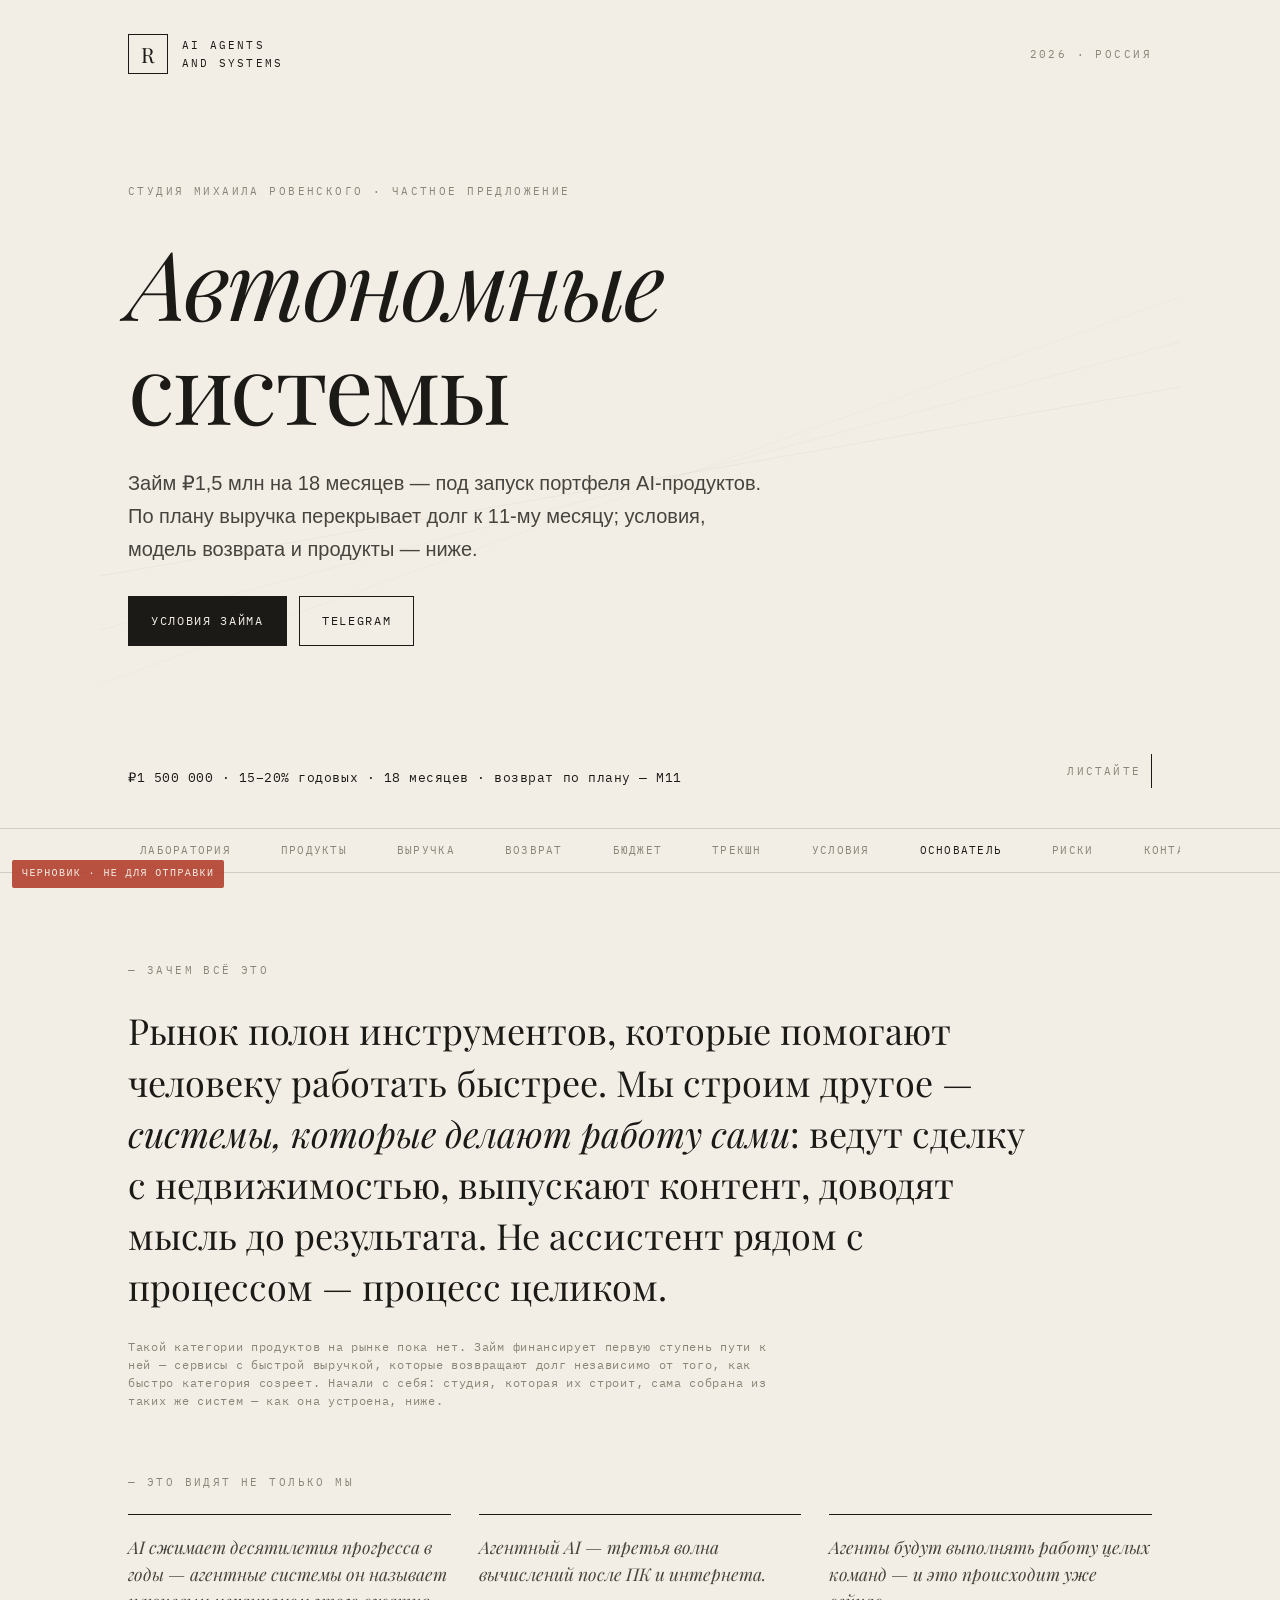
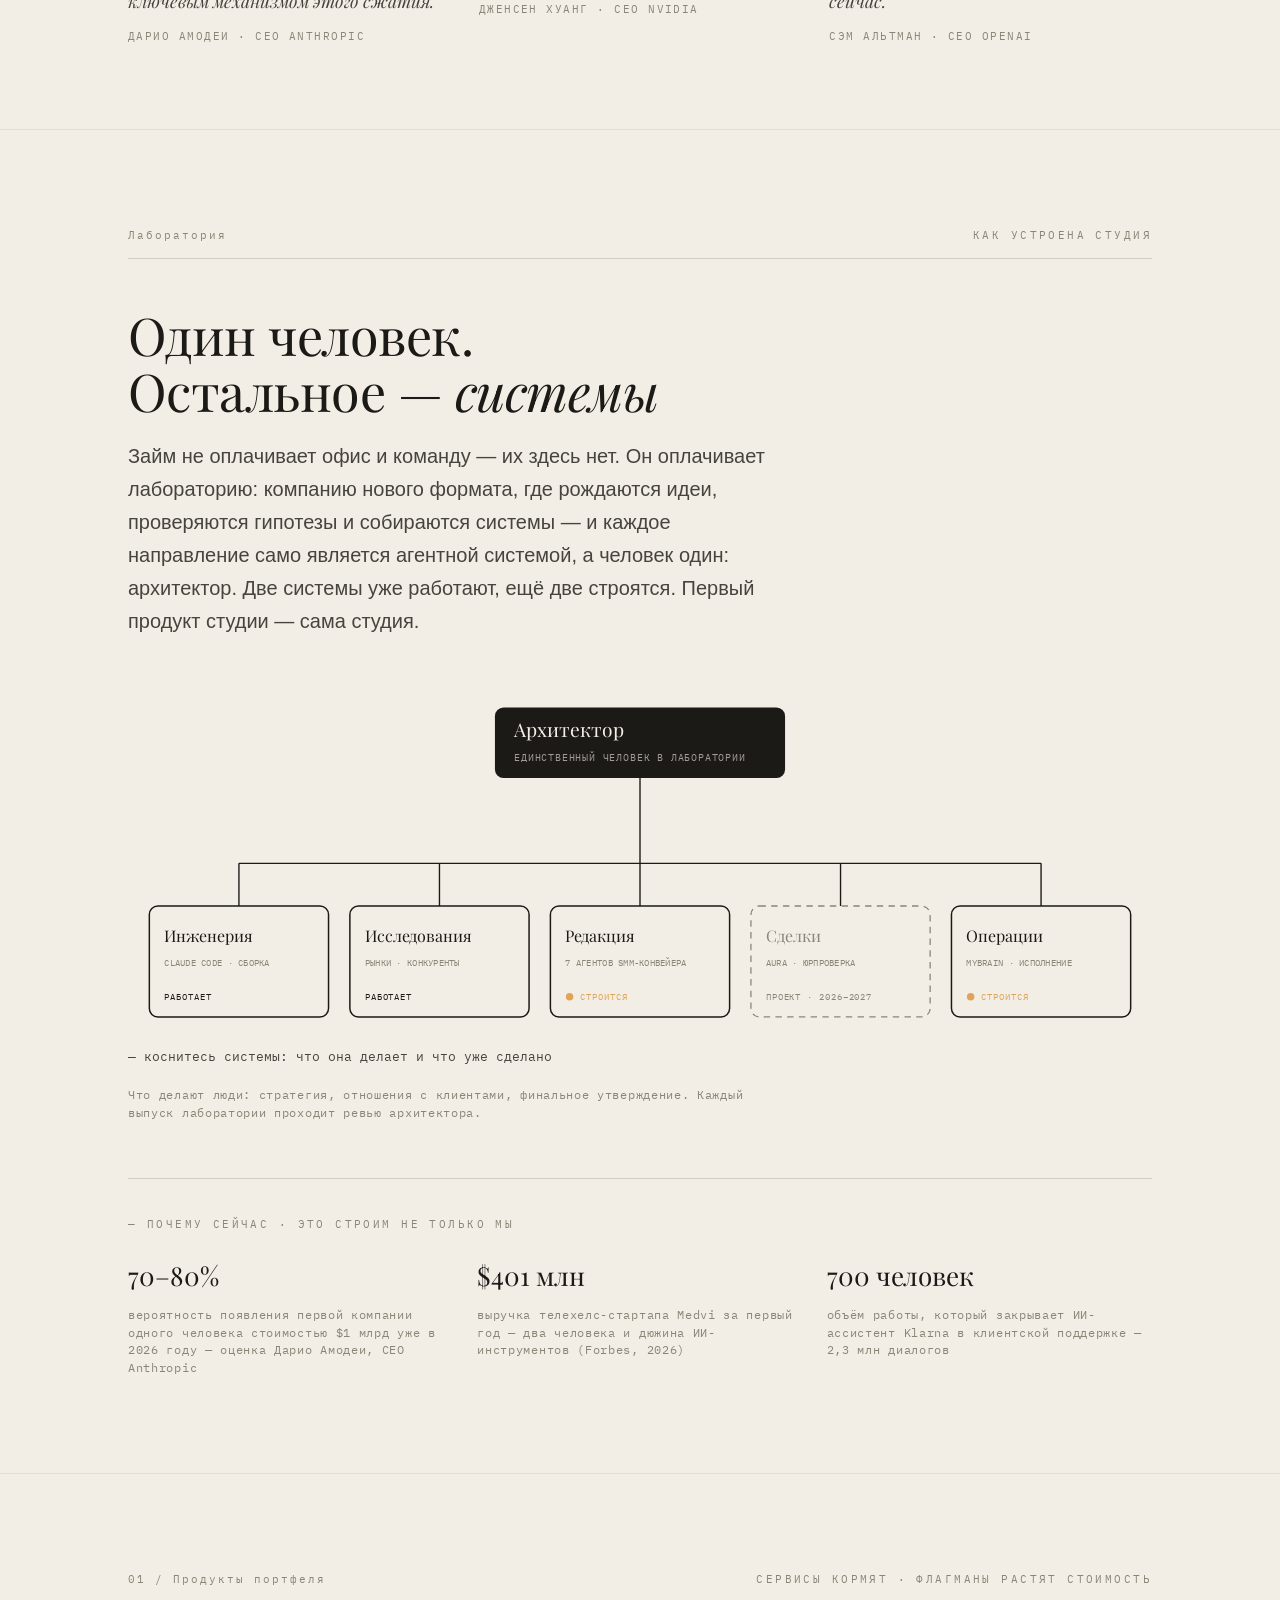
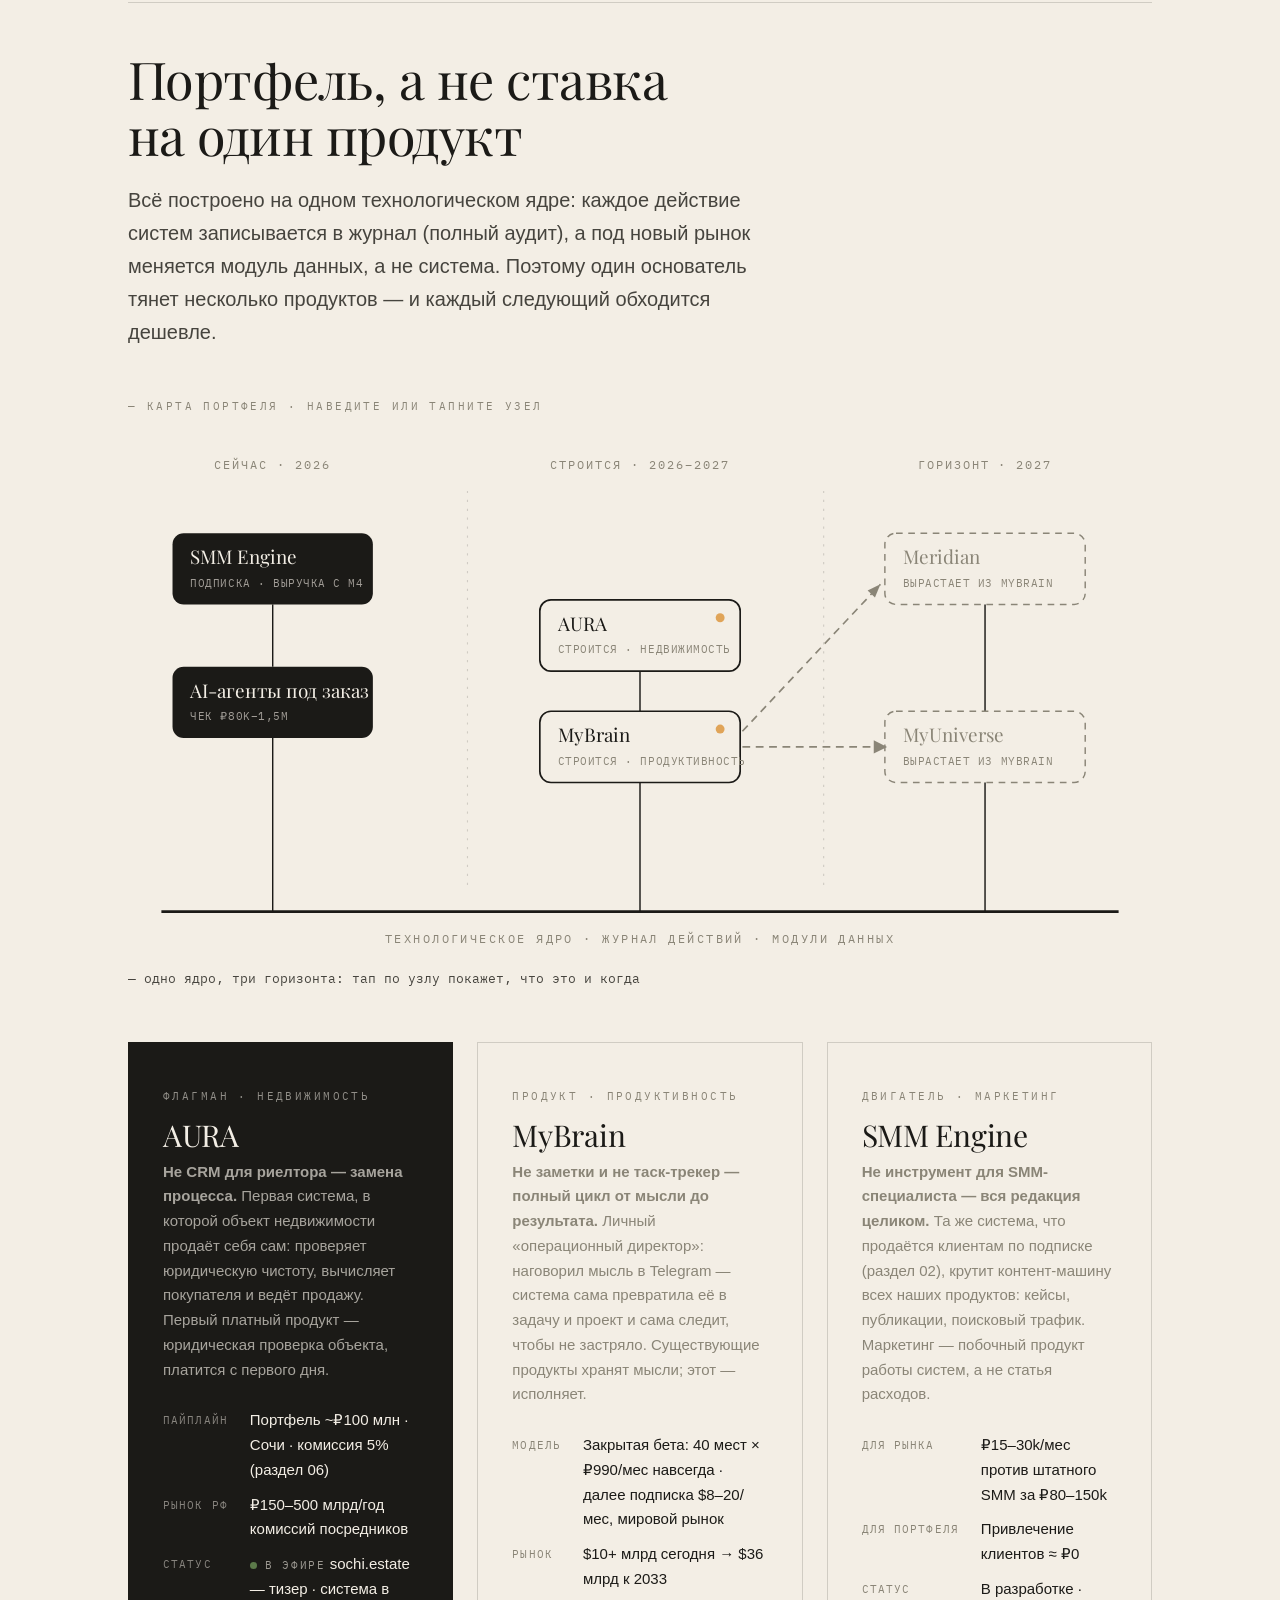
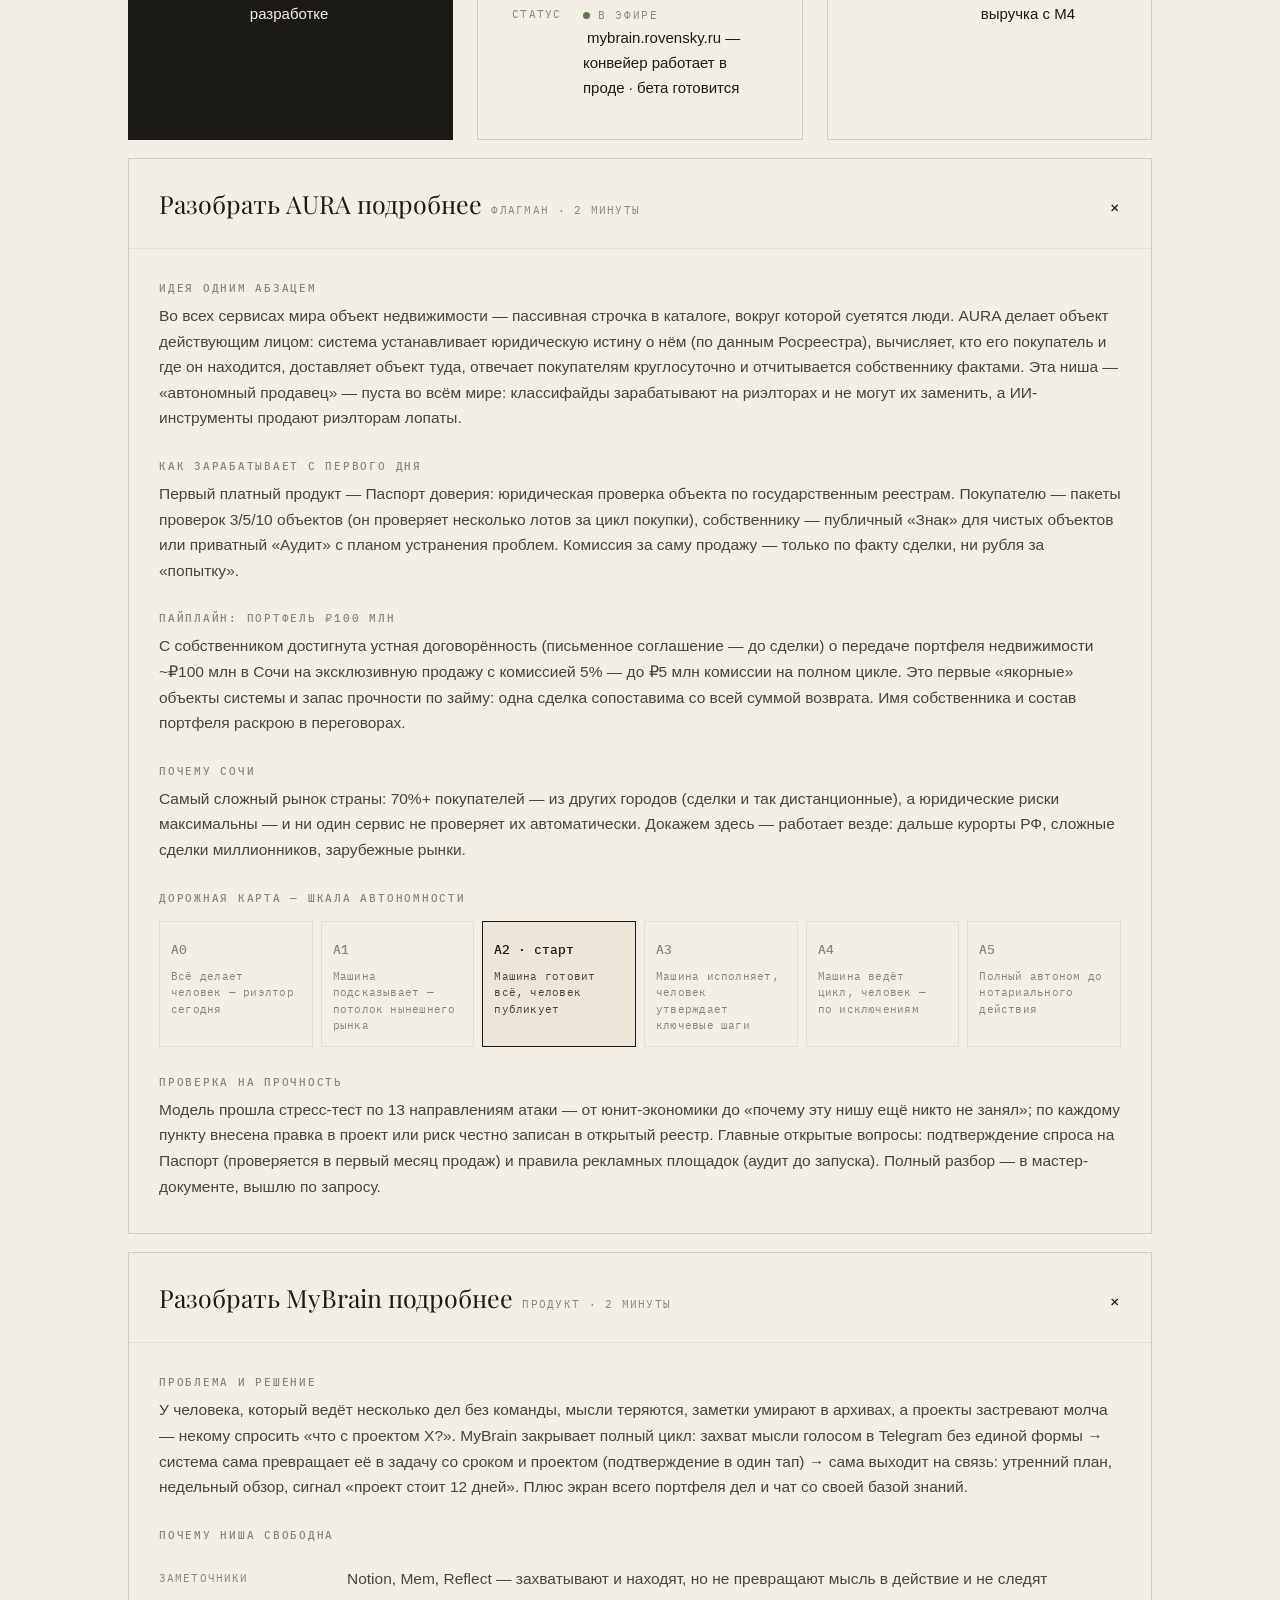
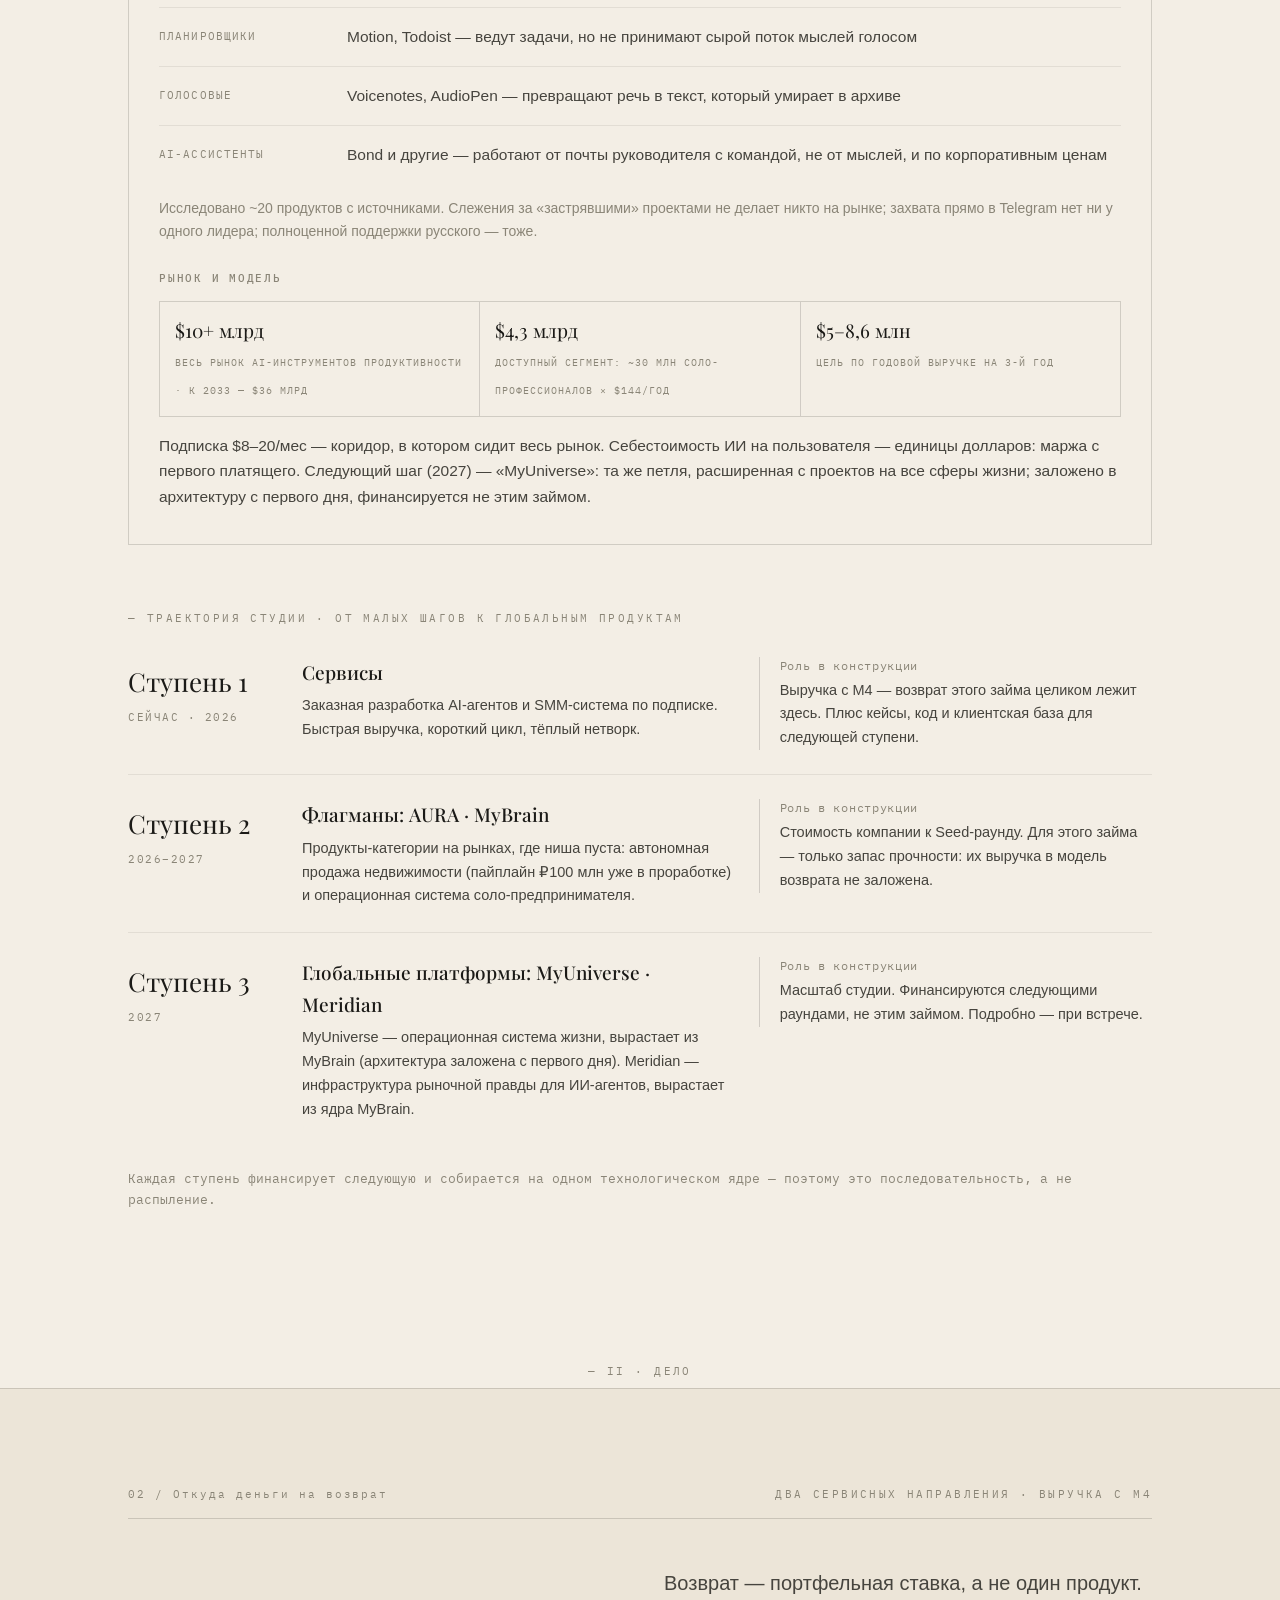
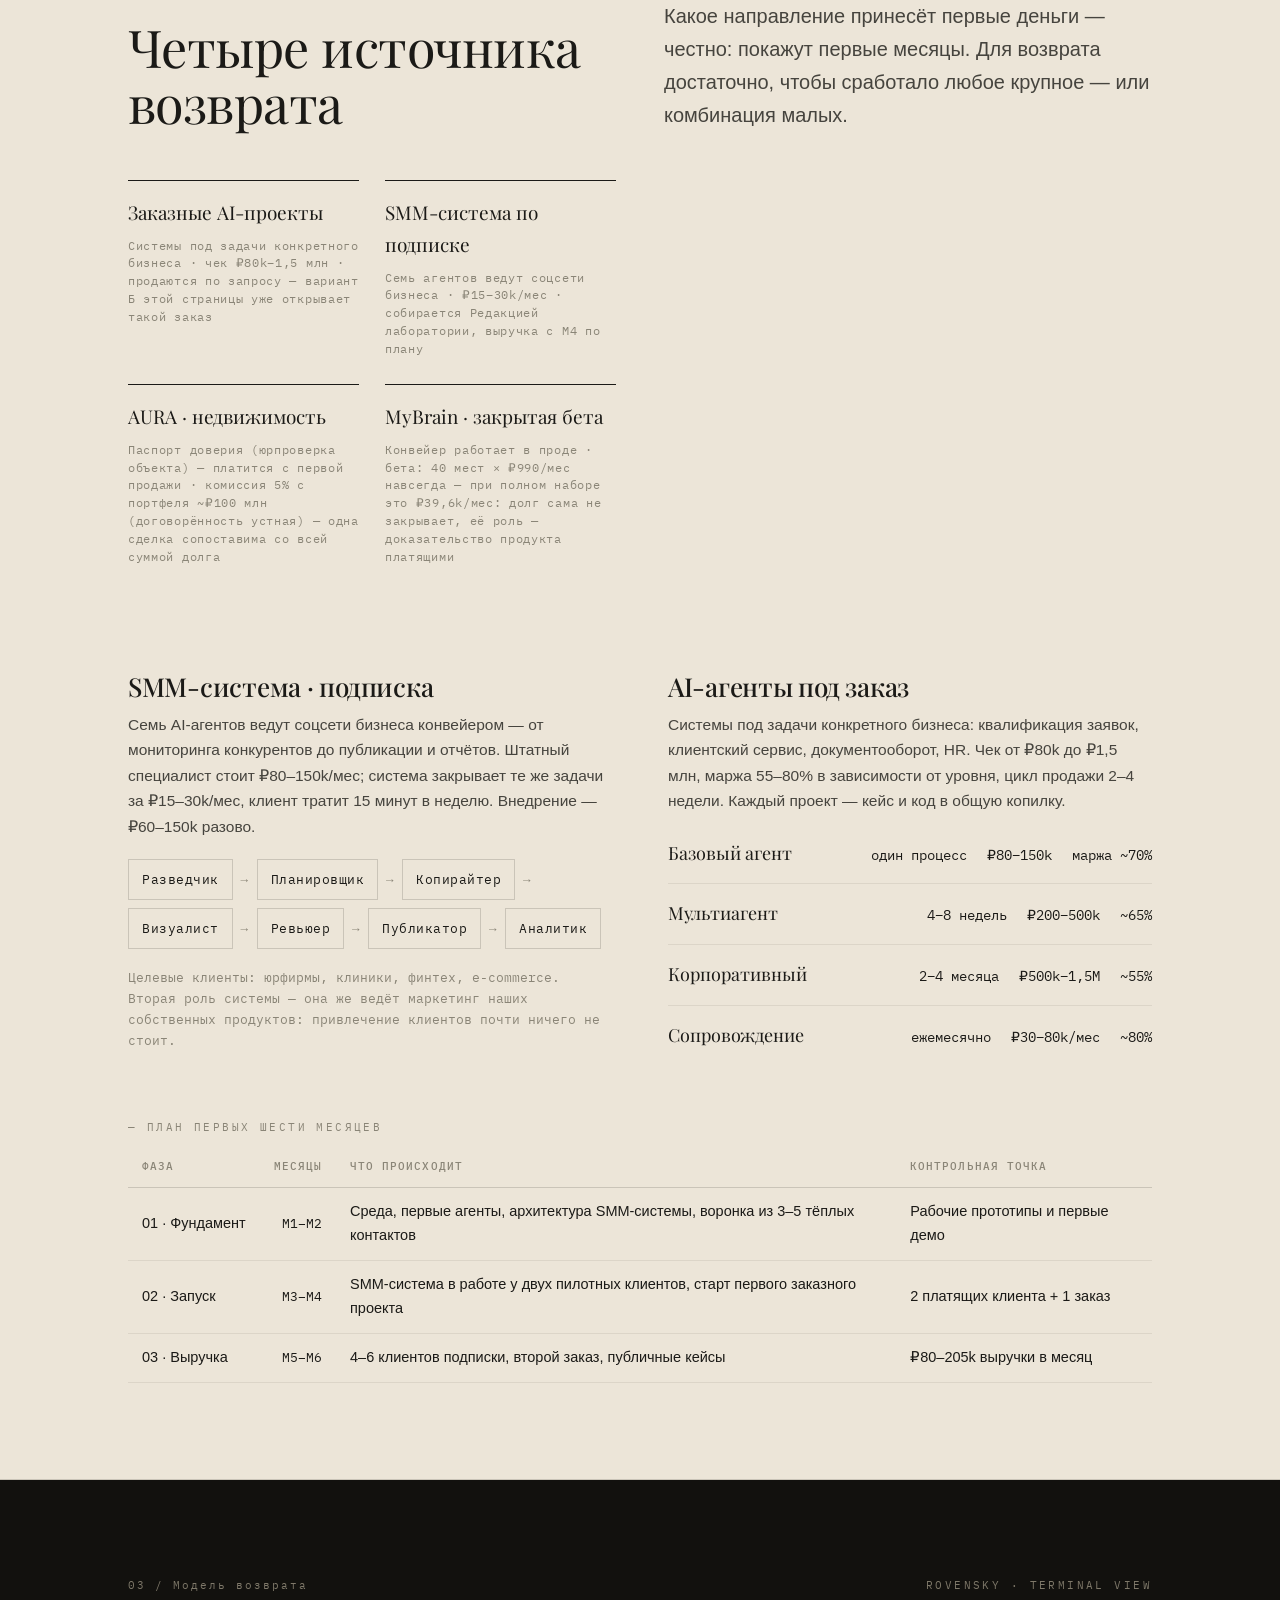
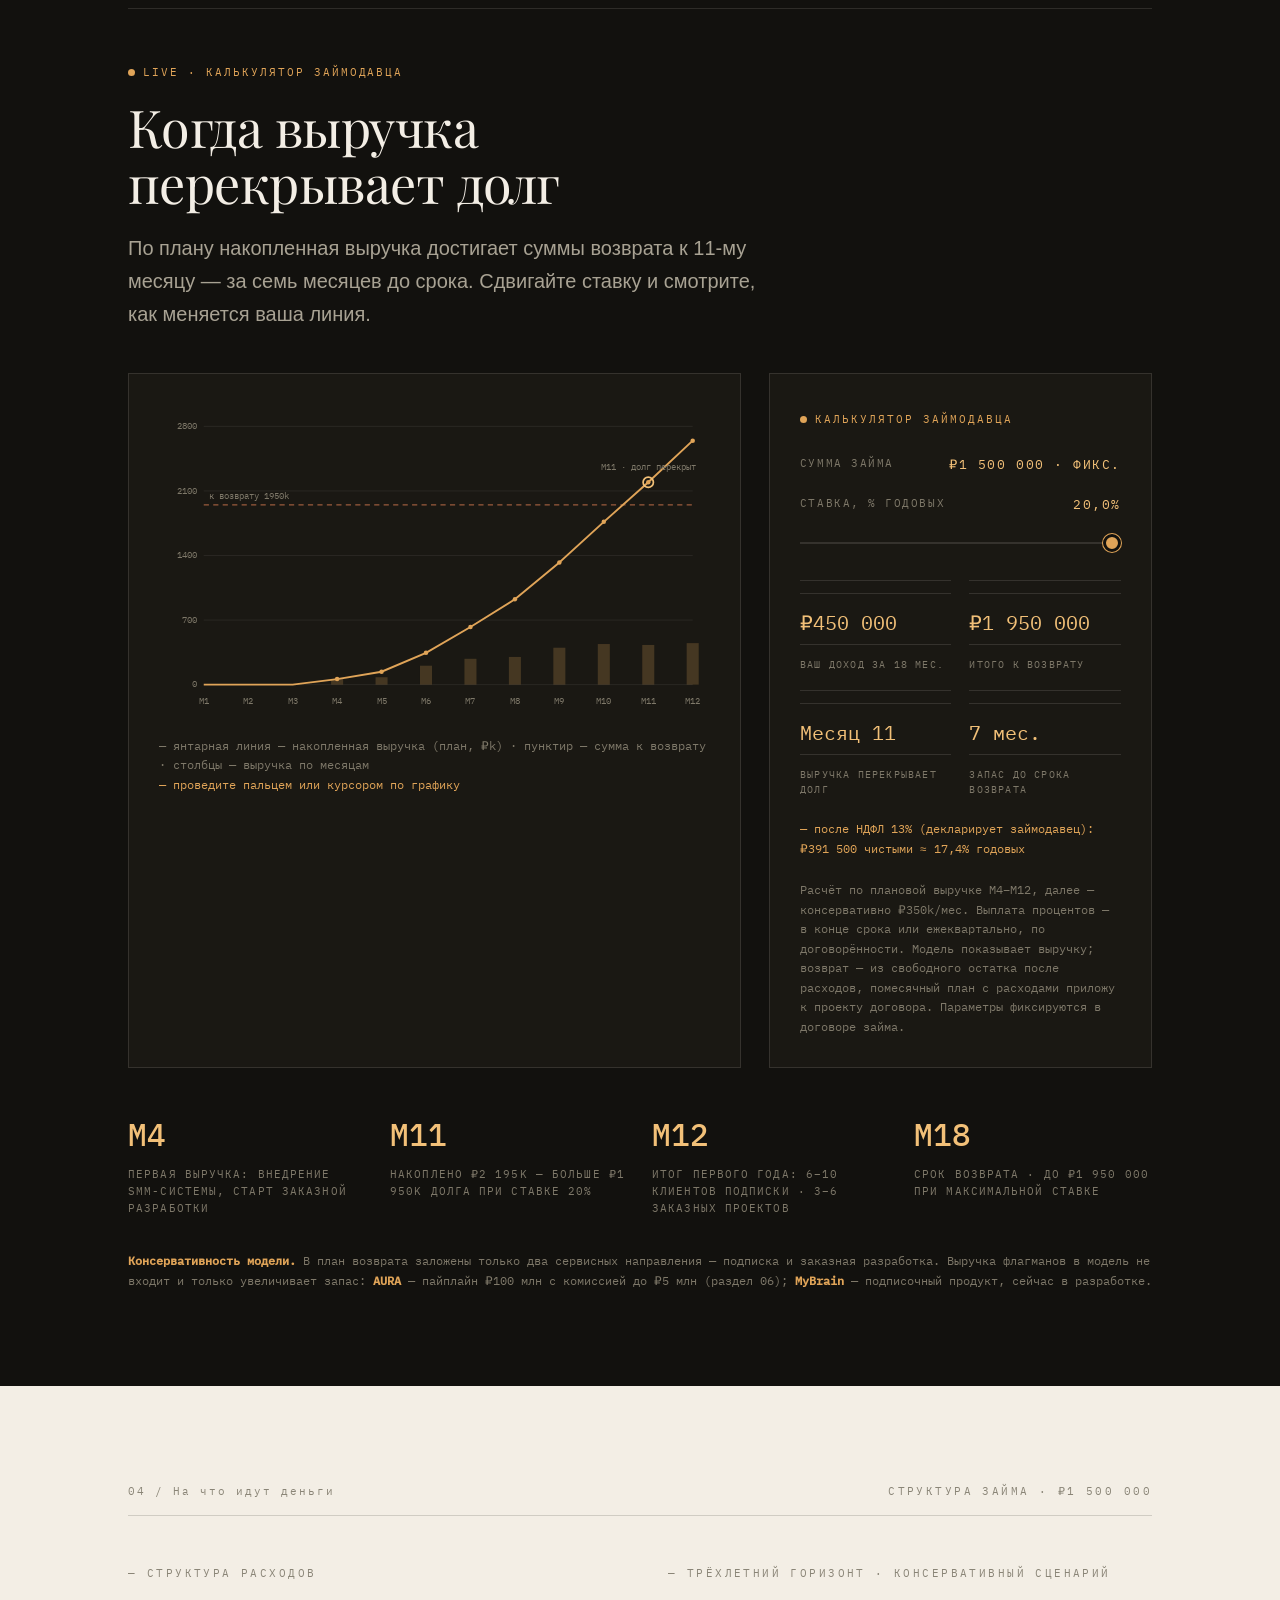
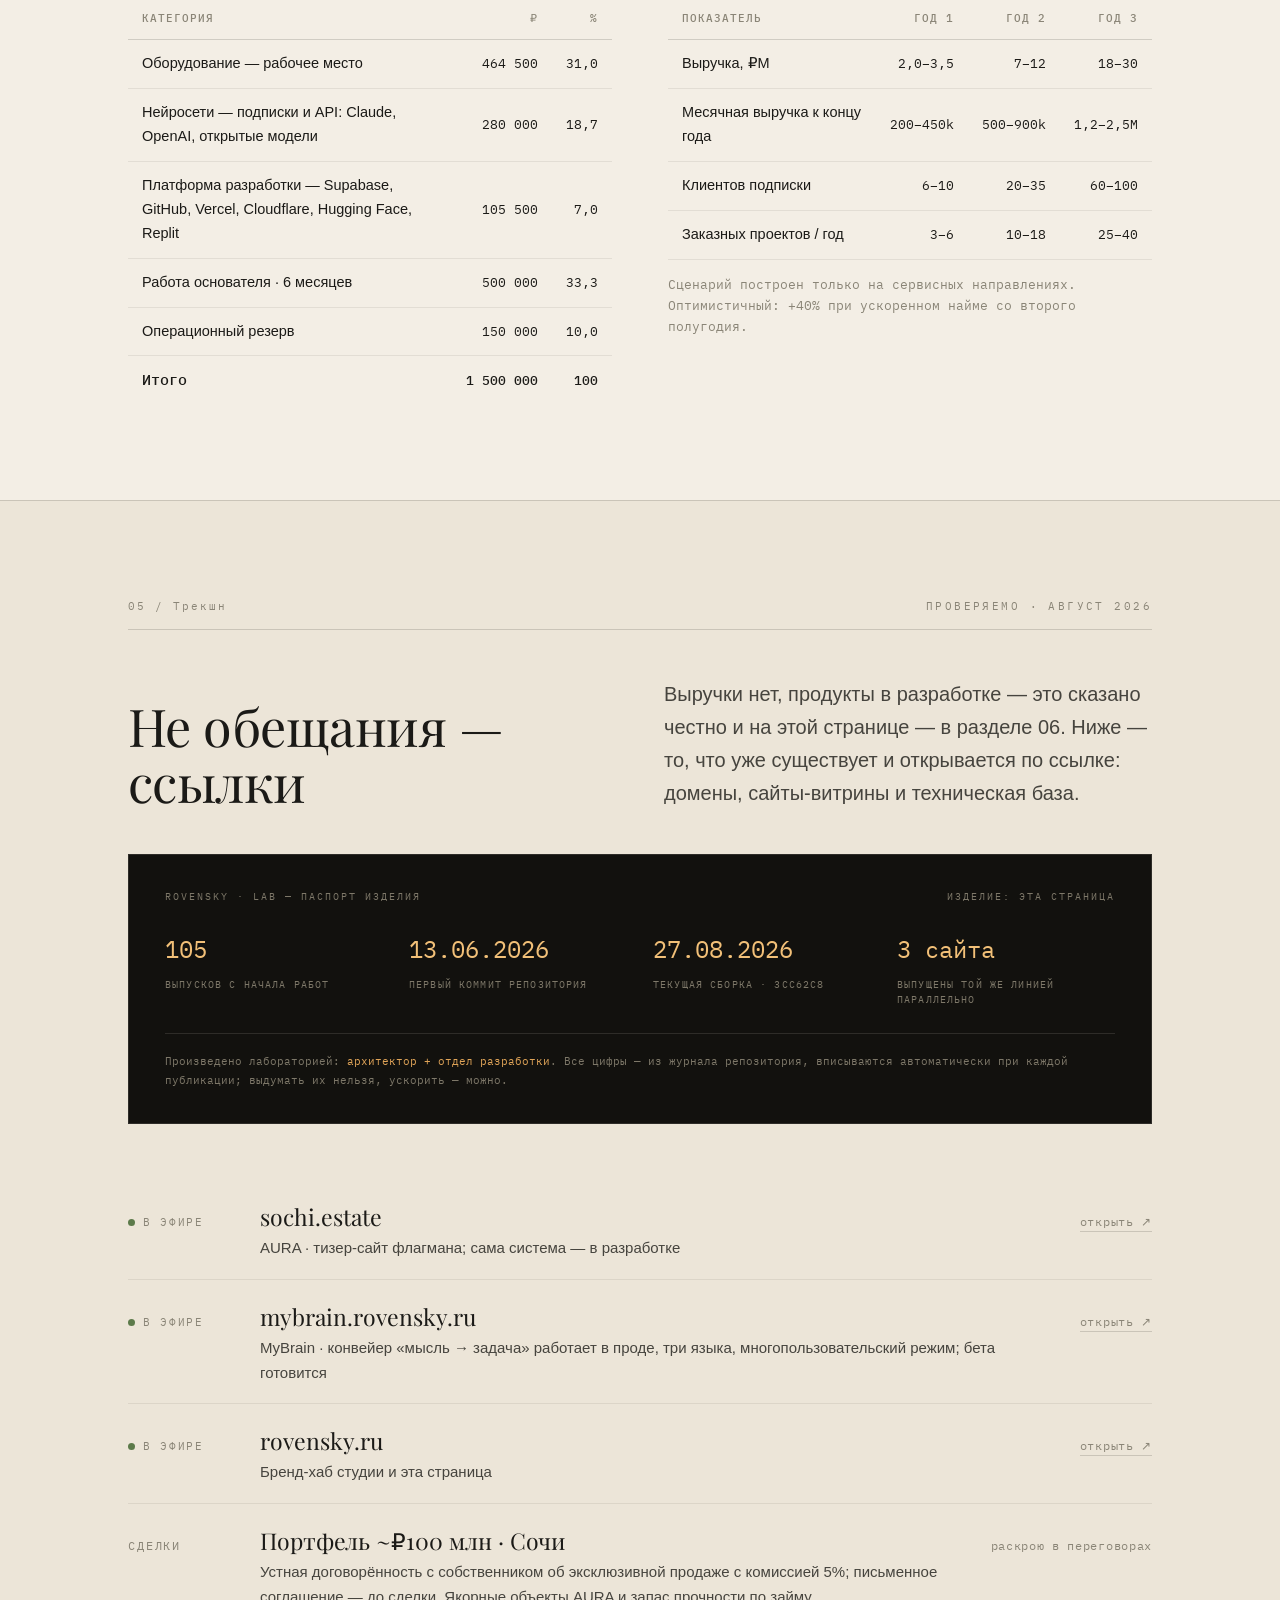
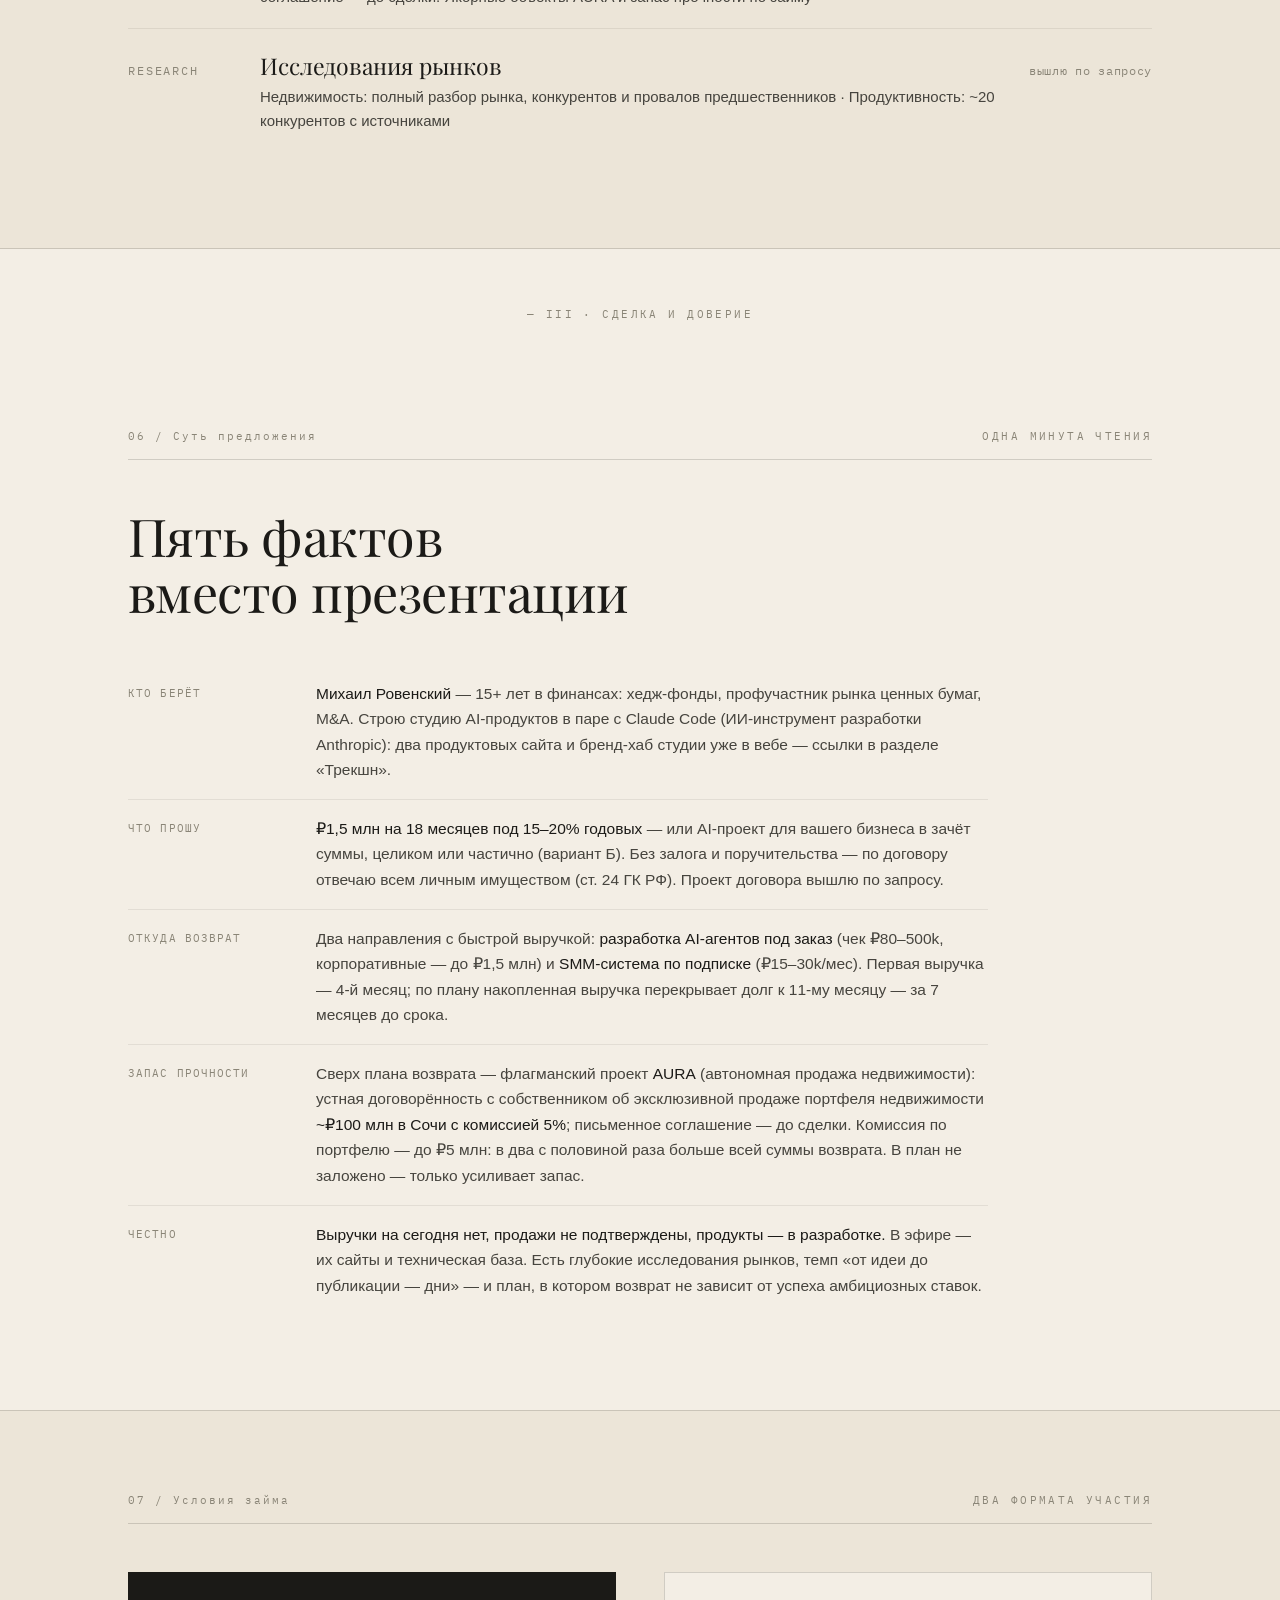
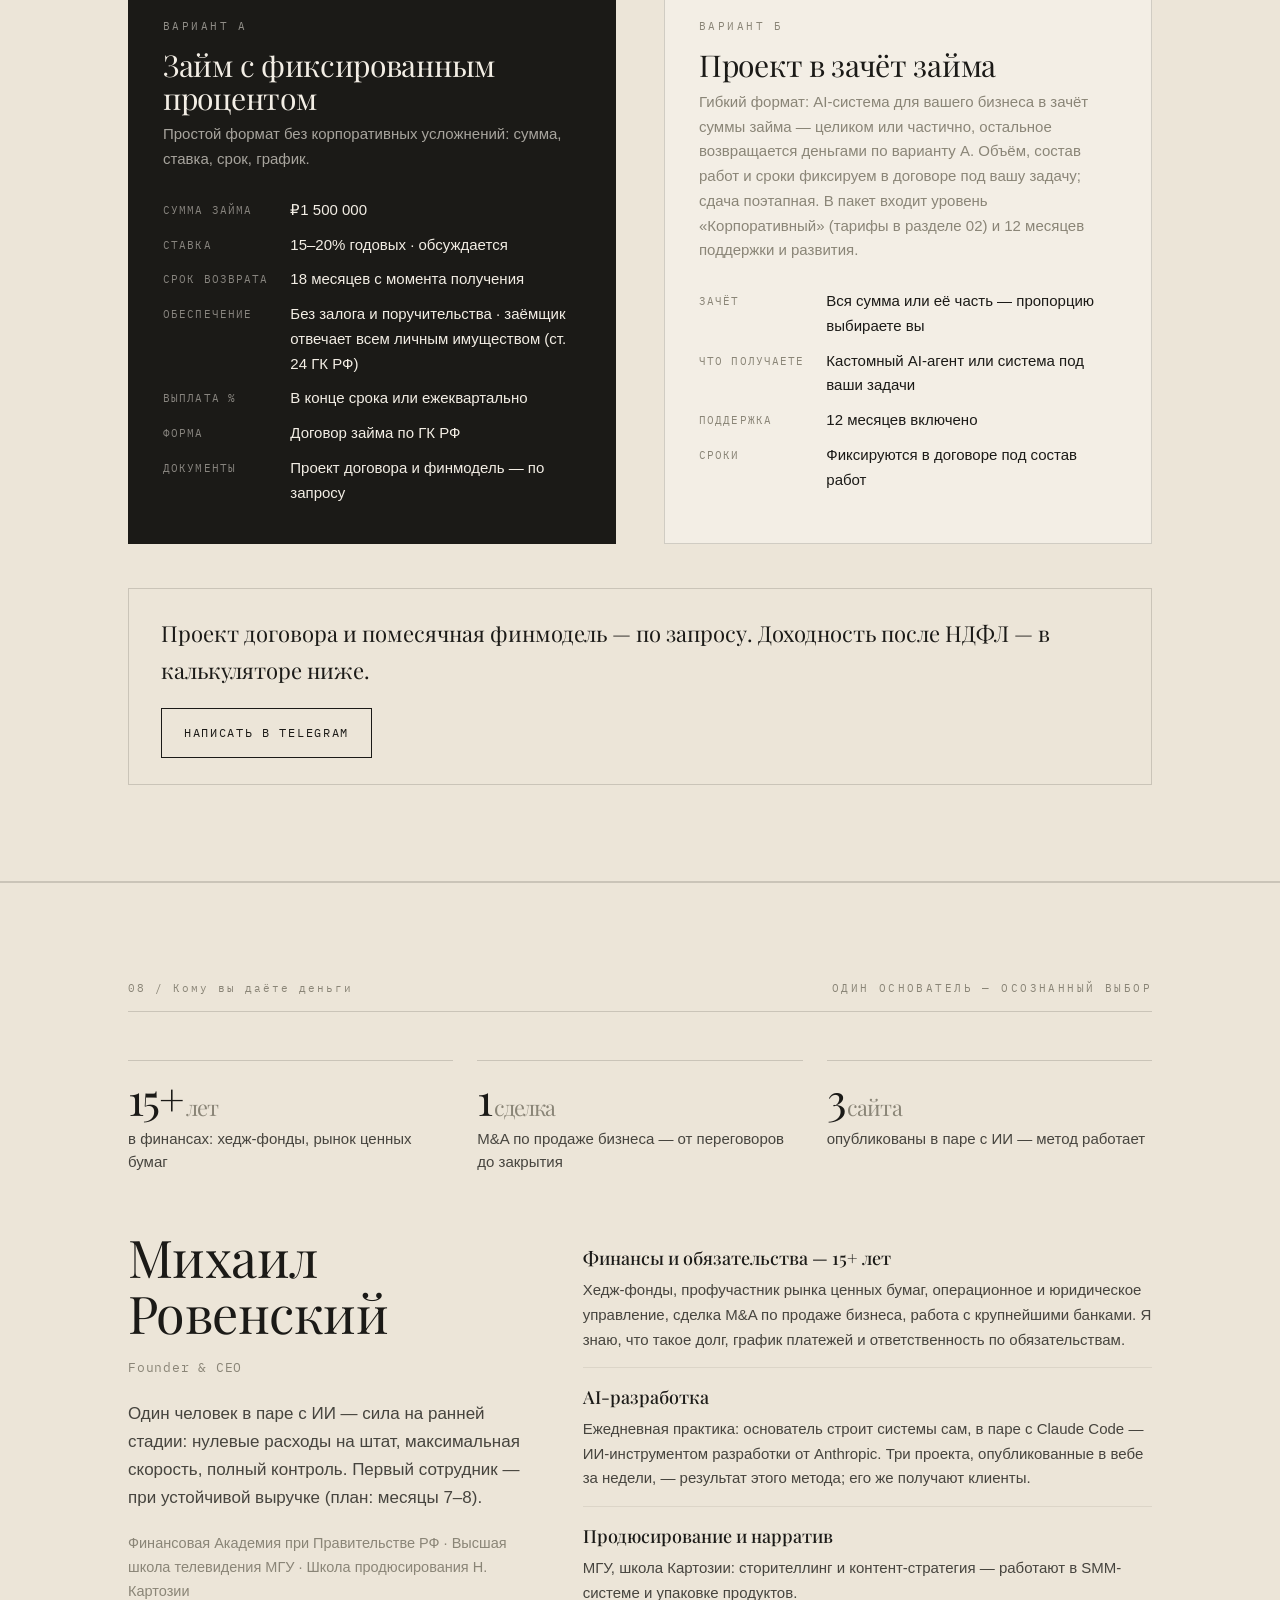
==== commit f747935e: "Draft: portfolio-of-sources return model; facts synced with strategy Founder's call on the strategy-" ====
--- a/next/index.html
+++ b/next/index.html
@@ -488,7 +488,7 @@
     <div class="sec-head rv"><span class="section-no">Лаборатория</span><span class="eyebrow">Как устроена студия</span></div>
     <div class="rv" style="max-width:700px;margin-bottom:44px">
       <h2>Один человек.<br>Остальное — <em>системы</em></h2>
-      <p class="lede" style="margin-top:20px">Займ не оплачивает офис и команду — их здесь нет. Он оплачивает лабораторию: компанию нового формата, где рождаются идеи, проверяются гипотезы и собираются системы — и каждое направление само является агентной системой, а человек один: архитектор. Две системы уже работают, третья строится. Первый продукт студии — сама студия.</p>
+      <p class="lede" style="margin-top:20px">Займ не оплачивает офис и команду — их здесь нет. Он оплачивает лабораторию: компанию нового формата, где рождаются идеи, проверяются гипотезы и собираются системы — и каждое направление само является агентной системой, а человек один: архитектор. Две системы уже работают, ещё две строятся. Первый продукт студии — сама студия.</p>
     </div>
     <div class="lab-wrap rv">
       <svg id="labchart" viewBox="0 0 960 330" role="img" aria-label="Схема лаборатории: архитектор и пять агентных систем">
@@ -508,7 +508,7 @@
         <g class="nd dep nd-d2" data-read="Исследования — глубокий анализ рынков. Разбор рынка недвижимости и ~20 конкурентов в продуктивности лёг в основу AURA и MyBrain" tabindex="0"><rect x="208" y="210" width="168" height="104" rx="8"/><text class="t1" x="222" y="244">Исследования</text><text class="t2" x="222" y="266">РЫНКИ · КОНКУРЕНТЫ</text><text class="st st-on" x="222" y="298">РАБОТАЕТ</text></g>
         <g class="nd dep nd-d3" data-read="Редакция — семь агентов ведут контент от мониторинга до публикации. Та же система продаётся клиентам по подписке · выручка с М4" tabindex="0"><rect x="396" y="210" width="168" height="104" rx="8"/><text class="t1" x="410" y="244">Редакция</text><text class="t2" x="410" y="266">7 АГЕНТОВ SMM-КОНВЕЙЕРА</text><circle class="dot-build" cx="414" cy="295" r="3.5"/><text class="st st-build" x="424" y="298">СТРОИТСЯ</text></g>
         <g class="nd dep nd-d4 ghost" data-read="Сделки — AURA: система, которая продаёт недвижимость сама. Юридическая проверка объекта, поиск покупателя, ведение сделки" tabindex="0"><rect x="584" y="210" width="168" height="104" rx="8"/><text class="t1" x="598" y="244">Сделки</text><text class="t2" x="598" y="266">AURA · ЮРПРОВЕРКА</text><text class="st st-plan" x="598" y="298">ПРОЕКТ · 2026–2027</text></g>
-        <g class="nd dep nd-d5 ghost" data-read="Операции — MyBrain: операционный директор для одного человека. Принимает мысль, превращает в задачу, следит, чтобы не застряло" tabindex="0"><rect x="772" y="210" width="168" height="104" rx="8"/><text class="t1" x="786" y="244">Операции</text><text class="t2" x="786" y="266">MYBRAIN · ИСПОЛНЕНИЕ</text><text class="st st-plan" x="786" y="298">ПРОЕКТ · 2026–2027</text></g>
+        <g class="nd dep nd-d5" data-read="Операции — MyBrain: операционный директор для одного человека. Конвейер работает в проде, продукт готовится к закрытой бете" tabindex="0"><rect x="772" y="210" width="168" height="104" rx="8"/><text class="t1" x="786" y="244">Операции</text><text class="t2" x="786" y="266">MYBRAIN · ИСПОЛНЕНИЕ</text><circle class="dot-build" cx="790" cy="295" r="3.5"/><text class="st st-build" x="800" y="298">СТРОИТСЯ</text></g>
       </svg>
     </div>
     <p id="lab-read" class="rv">— коснитесь системы: что она делает и что уже сделано</p>
@@ -547,15 +547,15 @@
         <line class="cn draw" pathLength="1" x1="460" y1="314" x2="460" y2="430"/>
         <line class="cn draw" pathLength="1" x1="770" y1="154" x2="770" y2="250"/>
         <line class="cn draw" pathLength="1" x1="770" y1="314" x2="770" y2="430"/>
-        <line id="evo1" class="evo" x1="222" y1="122" x2="670" y2="122"/>
-        <polygon id="evo1h" class="evo-h" points="670,116 682,122 670,128"/>
+        <line id="evo1" class="evo" x1="552" y1="268" x2="676" y2="136"/>
+        <polygon id="evo1h" class="evo-h" points="676,136 671.1,147.8 664.5,141.6"/>
         <line id="evo2" class="evo" x1="552" y1="282" x2="670" y2="282"/>
         <polygon id="evo2h" class="evo-h" points="670,276 682,282 670,288"/>
-        <g class="mn n1 mn-d1" data-read="SMM Engine — семь агентов ведут соцсети клиента целиком · ₽15–30k/мес · первая выручка портфеля" data-link="evo1" tabindex="0"><rect x="40" y="90" width="180" height="64" rx="10"/><text class="mn-name" x="56" y="118">SMM Engine</text><text class="mn-sub" x="56" y="138">ПОДПИСКА · ВЫРУЧКА С М4</text></g>
+        <g class="mn n1 mn-d1" data-read="SMM Engine — семь агентов ведут соцсети клиента целиком · ₽15–30k/мес · первая выручка портфеля" tabindex="0"><rect x="40" y="90" width="180" height="64" rx="10"/><text class="mn-name" x="56" y="118">SMM Engine</text><text class="mn-sub" x="56" y="138">ПОДПИСКА · ВЫРУЧКА С М4</text></g>
         <g class="mn n1 mn-d2" data-read="Заказная разработка — системы под задачи бизнеса · чек ₽80k–1,5 млн · возврат займа лежит здесь" data-link="" tabindex="0"><rect x="40" y="210" width="180" height="64" rx="10"/><text class="mn-name" x="56" y="238">AI-агенты под заказ</text><text class="mn-sub" x="56" y="258">ЧЕК ₽80K–1,5M</text></g>
         <g class="mn n2 mn-d3" data-read="AURA — автономная продажа недвижимости · пайплайн ₽100 млн · первый платный продукт — юрпроверка объекта" data-link="" tabindex="0"><rect x="370" y="150" width="180" height="64" rx="10"/><text class="mn-name" x="386" y="178">AURA</text><text class="mn-sub" x="386" y="198">СТРОИТСЯ · НЕДВИЖИМОСТЬ</text><circle class="pulse" cx="532" cy="166" r="4"/></g>
-        <g class="mn n2 mn-d4" data-read="MyBrain — полный цикл от мысли до результата · подписка $8–20/мес · мировой рынок" data-link="evo2" tabindex="0"><rect x="370" y="250" width="180" height="64" rx="10"/><text class="mn-name" x="386" y="278">MyBrain</text><text class="mn-sub" x="386" y="298">СТРОИТСЯ · ПРОДУКТИВНОСТЬ</text><circle class="pulse" cx="532" cy="266" r="4"/></g>
-        <g class="mn n3 mn-d5" data-read="Meridian — аналитический терминал маркетинга · вырастает из SMM Engine · финансируется следующими раундами" data-link="evo1" tabindex="0"><rect x="680" y="90" width="180" height="64" rx="10"/><text class="mn-name" x="696" y="118">Meridian</text><text class="mn-sub" x="696" y="138">ВЫРАСТАЕТ ИЗ SMM ENGINE</text></g>
+        <g class="mn n2 mn-d4" data-read="MyBrain — полный цикл от мысли до результата · конвейер работает в проде · бета: 40 мест × ₽990/мес" data-link="evo2" tabindex="0"><rect x="370" y="250" width="180" height="64" rx="10"/><text class="mn-name" x="386" y="278">MyBrain</text><text class="mn-sub" x="386" y="298">СТРОИТСЯ · ПРОДУКТИВНОСТЬ</text><circle class="pulse" cx="532" cy="266" r="4"/></g>
+        <g class="mn n3 mn-d5" data-read="Meridian — инфраструктура рыночной правды для ИИ-агентов · вырастает из ядра MyBrain · финансируется следующими раундами" data-link="evo1" tabindex="0"><rect x="680" y="90" width="180" height="64" rx="10"/><text class="mn-name" x="696" y="118">Meridian</text><text class="mn-sub" x="696" y="138">ВЫРАСТАЕТ ИЗ MYBRAIN</text></g>
         <g class="mn n3 mn-d6" data-read="MyUniverse — операционная система жизни · вырастает из MyBrain · финансируется следующими раундами" data-link="evo2" tabindex="0"><rect x="680" y="250" width="180" height="64" rx="10"/><text class="mn-name" x="696" y="278">MyUniverse</text><text class="mn-sub" x="696" y="298">ВЫРАСТАЕТ ИЗ MYBRAIN</text></g>
       </svg>
     </div>
@@ -576,9 +576,9 @@
         <h3>MyBrain</h3>
         <p class="sub"><b>Не заметки и не таск-трекер — полный цикл от мысли до результата.</b> Личный «операционный директор»: наговорил мысль в Telegram — система сама превратила её в задачу и проект и сама следит, чтобы не застряло. Существующие продукты хранят мысли; этот — исполняет.</p>
         <dl class="spec">
-          <dt>Модель</dt><dd>Подписка $8–20/мес · мировой рынок</dd>
+          <dt>Модель</dt><dd>Закрытая бета: 40 мест × ₽990/мес навсегда · далее подписка $8–20/мес, мировой рынок</dd>
           <dt>Рынок</dt><dd>$10+ млрд сегодня → $36 млрд к 2033</dd>
-          <dt>Статус</dt><dd><span class="live-tag">В эфире</span>&nbsp;mybrain.rovensky.ru — фундамент · продукт в разработке</dd>
+          <dt>Статус</dt><dd><span class="live-tag">В эфире</span>&nbsp;mybrain.rovensky.ru — конвейер работает в проде · бета готовится</dd>
         </dl>
       </div>
       <div class="vcard">
@@ -653,7 +653,7 @@
       </div>
       <div class="step" style="border-bottom:0">
         <div class="no"><b>Ступень 3</b>2027</div>
-        <div><h4>Глобальные платформы: MyUniverse · Meridian</h4><p>MyUniverse — операционная система жизни, вырастает из MyBrain (архитектура заложена с первого дня). Meridian — аналитический терминал для маркетинга, вырастает из SMM Engine.</p></div>
+        <div><h4>Глобальные платформы: MyUniverse · Meridian</h4><p>MyUniverse — операционная система жизни, вырастает из MyBrain (архитектура заложена с первого дня). Meridian — инфраструктура рыночной правды для ИИ-агентов, вырастает из ядра MyBrain.</p></div>
         <div class="role"><span class="cap">Роль в конструкции</span>Масштаб студии. Финансируются следующими раундами, не этим займом. Подробно — при встрече.</div>
       </div>
     </div>
@@ -665,8 +665,14 @@
   <div class="wrap">
     <div class="sec-head rv"><span class="section-no">02 / Откуда деньги на возврат</span><span class="eyebrow">Два сервисных направления · выручка с М4</span></div>
     <div class="grid2" style="align-items:end;margin-bottom:52px">
-      <div class="rv"><h2>Сервисы платят<br>по счетам</h2></div>
-      <div class="rv rv-d1"><p class="lede">Возврат займа обеспечивают направления с коротким циклом продажи и понятным чеком. Они запускаются первыми и не зависят от успеха флагманских ставок.</p></div>
+      <div class="rv"><h2>Четыре источника<br>возврата</h2></div>
+      <div class="rv rv-d1"><p class="lede">Возврат — портфельная ставка, а не один продукт. Какое направление принесёт первые деньги — честно: покажут первые месяцы. Для возврата достаточно, чтобы сработало любое крупное — или комбинация малых.</p></div>
+    <div class="grid2 rv" style="margin-bottom:56px;gap:26px">
+      <div style="border-top:1px solid var(--ink);padding-top:16px"><b style="font-family:var(--serif);font-size:19px;font-weight:400">Заказные AI-проекты</b><p class="cap" style="margin-top:8px">Системы под задачи конкретного бизнеса · чек ₽80k–1,5 млн · продаются по запросу — вариант Б этой страницы уже открывает такой заказ</p></div>
+      <div style="border-top:1px solid var(--ink);padding-top:16px"><b style="font-family:var(--serif);font-size:19px;font-weight:400">SMM-система по подписке</b><p class="cap" style="margin-top:8px">Семь агентов ведут соцсети бизнеса · ₽15–30k/мес · собирается Редакцией лаборатории, выручка с М4 по плану</p></div>
+      <div style="border-top:1px solid var(--ink);padding-top:16px"><b style="font-family:var(--serif);font-size:19px;font-weight:400">AURA · недвижимость</b><p class="cap" style="margin-top:8px">Паспорт доверия (юрпроверка объекта) — платится с первой продажи · комиссия 5% с портфеля ~₽100 млн (договорённость устная) — одна сделка сопоставима со всей суммой долга</p></div>
+      <div style="border-top:1px solid var(--ink);padding-top:16px"><b style="font-family:var(--serif);font-size:19px;font-weight:400">MyBrain · закрытая бета</b><p class="cap" style="margin-top:8px">Конвейер работает в проде · бета: 40 мест × ₽990/мес навсегда — при полном наборе это ₽39,6k/мес: долг сама не закрывает, её роль — доказательство продукта платящими</p></div>
+    </div>
     </div>
     <div class="grid2" style="gap:56px;align-items:start;margin-bottom:52px">
       <div class="rv">
@@ -793,7 +799,7 @@
     </div>
     <div class="rv">
       <div class="tr-row"><span class="live-tag">В эфире</span><div><div class="name">sochi.estate</div><div class="desc">AURA · тизер-сайт флагмана; сама система — в разработке</div></div><a href="https://www.sochi.estate" target="_blank" rel="noopener" class="cap">открыть ↗</a></div>
-      <div class="tr-row"><span class="live-tag">В эфире</span><div><div class="name">mybrain.rovensky.ru</div><div class="desc">MyBrain · витрина и технический фундамент (домен, база данных, конвейер доставки); продукт — в разработке</div></div><a href="https://mybrain.rovensky.ru" target="_blank" rel="noopener" class="cap">открыть ↗</a></div>
+      <div class="tr-row"><span class="live-tag">В эфире</span><div><div class="name">mybrain.rovensky.ru</div><div class="desc">MyBrain · конвейер «мысль → задача» работает в проде, три языка, многопользовательский режим; бета готовится</div></div><a href="https://mybrain.rovensky.ru" target="_blank" rel="noopener" class="cap">открыть ↗</a></div>
       <div class="tr-row"><span class="live-tag">В эфире</span><div><div class="name">rovensky.ru</div><div class="desc">Бренд-хаб студии и эта страница</div></div><a href="https://rovensky.ru" target="_blank" rel="noopener" class="cap">открыть ↗</a></div>
       <div class="tr-row"><span class="cap" style="letter-spacing:.16em;text-transform:uppercase">Сделки</span><div><div class="name">Портфель ~₽100 млн · Сочи</div><div class="desc">Устная договорённость с собственником об эксклюзивной продаже с комиссией 5%; письменное соглашение — до сделки. Якорные объекты AURA и запас прочности по займу</div></div><span class="cap">раскрою в переговорах</span></div>
       <div class="tr-row" style="border-bottom:0"><span class="cap" style="letter-spacing:.16em;text-transform:uppercase">Research</span><div><div class="name">Исследования рынков</div><div class="desc">Недвижимость: полный разбор рынка, конкурентов и провалов предшественников · Продуктивность: ~20 конкурентов с источниками</div></div><span class="cap">вышлю по запросу</span></div>
@@ -999,7 +1005,7 @@
           <line class="ln-d" x1="585" y1="255" x2="730" y2="140"/>
           <line class="ln-d" x1="585" y1="255" x2="430" y2="80"/>
           <g class="nd nd-d1" data-read="AURA — автономная продажа недвижимости · строится · 2026–2027" tabindex="0"><circle class="halo" cx="170" cy="150" r="17"/><path class="spark" d="M170 141 L172.4 147.6 L179 150 L172.4 152.4 L170 159 L167.6 152.4 L161 150 L167.6 147.6 Z"/><text class="nlbl" x="170" y="184" text-anchor="middle">AURA</text></g>
-          <g class="nd nd-d2" data-read="Meridian — аналитический терминал маркетинга · 2027 · вырастает из SMM Engine" tabindex="0"><circle class="halo" cx="430" cy="80" r="17"/><path class="spark" d="M430 71 L432.4 77.6 L439 80 L432.4 82.4 L430 89 L427.6 82.4 L421 80 L427.6 77.6 Z"/><text class="nlbl" x="430" y="114" text-anchor="middle">Meridian</text></g>
+          <g class="nd nd-d2" data-read="Meridian — инфраструктура рыночной правды для ИИ-агентов · 2027 · вырастает из ядра MyBrain" tabindex="0"><circle class="halo" cx="430" cy="80" r="17"/><path class="spark" d="M430 71 L432.4 77.6 L439 80 L432.4 82.4 L430 89 L427.6 82.4 L421 80 L427.6 77.6 Z"/><text class="nlbl" x="430" y="114" text-anchor="middle">Meridian</text></g>
           <g class="nd nd-d3" data-read="MyUniverse — операционная система жизни · 2027 · вырастает из MyBrain" tabindex="0"><circle class="halo" cx="730" cy="140" r="17"/><path class="spark" d="M730 131 L732.4 137.6 L739 140 L732.4 142.4 L730 149 L727.6 142.4 L721 140 L727.6 137.6 Z"/><text class="nlbl" x="730" y="174" text-anchor="middle">MyUniverse</text></g>
           <g class="nd nd-d4" data-read="MyBrain — полный цикл от мысли до результата · строится · 2026–2027" tabindex="0"><circle class="halo" cx="400" cy="320" r="17"/><path class="spark" d="M400 311 L402.4 317.6 L409 320 L402.4 322.4 L400 329 L397.6 322.4 L391 320 L397.6 317.6 Z"/><text class="nlbl" x="400" y="354" text-anchor="middle">MyBrain</text></g>
           <g class="nd nd-empty nd-d5" data-read="узел без имени — место следующей системы студии. Вариант Б делает заказчика соавтором этой карты" tabindex="0"><circle cx="585" cy="255" r="26" fill="transparent"/><circle class="ering" cx="585" cy="255" r="9"/><circle class="ecore" cx="585" cy="255" r="2"/></g>
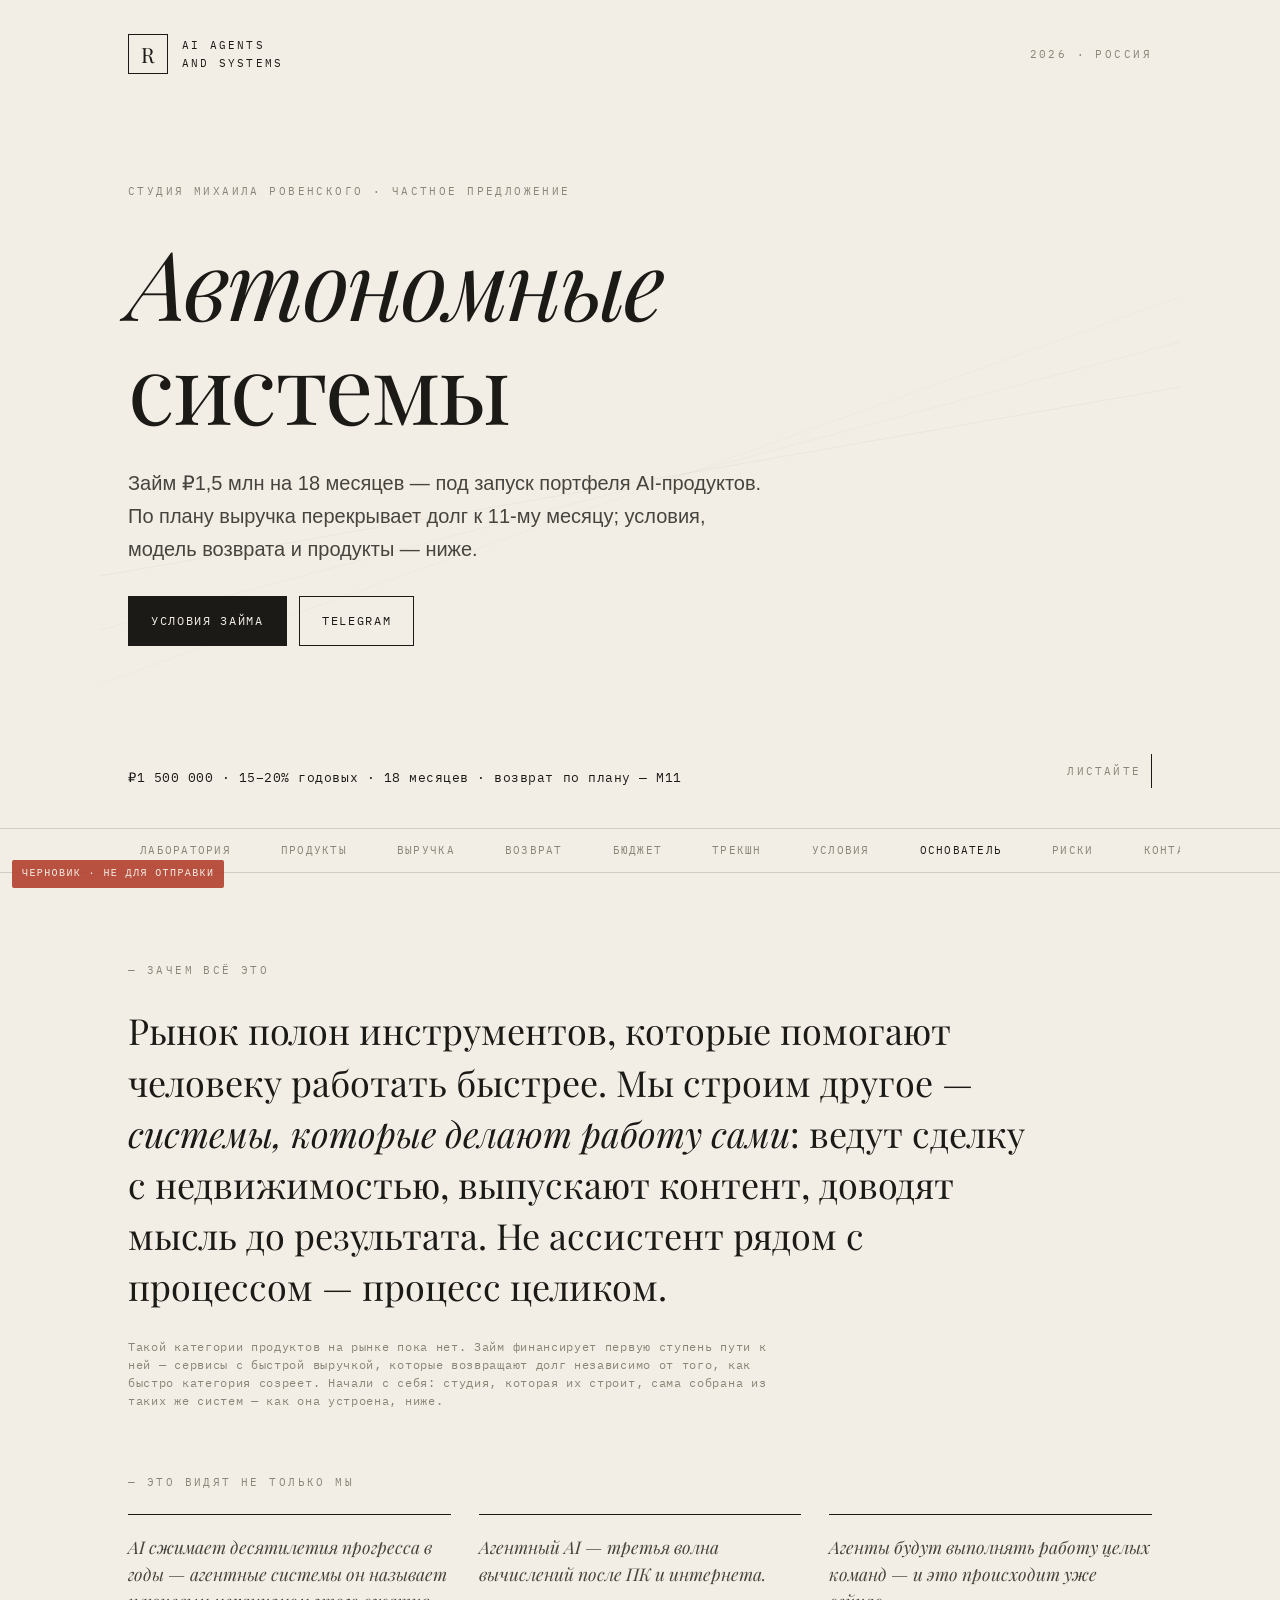
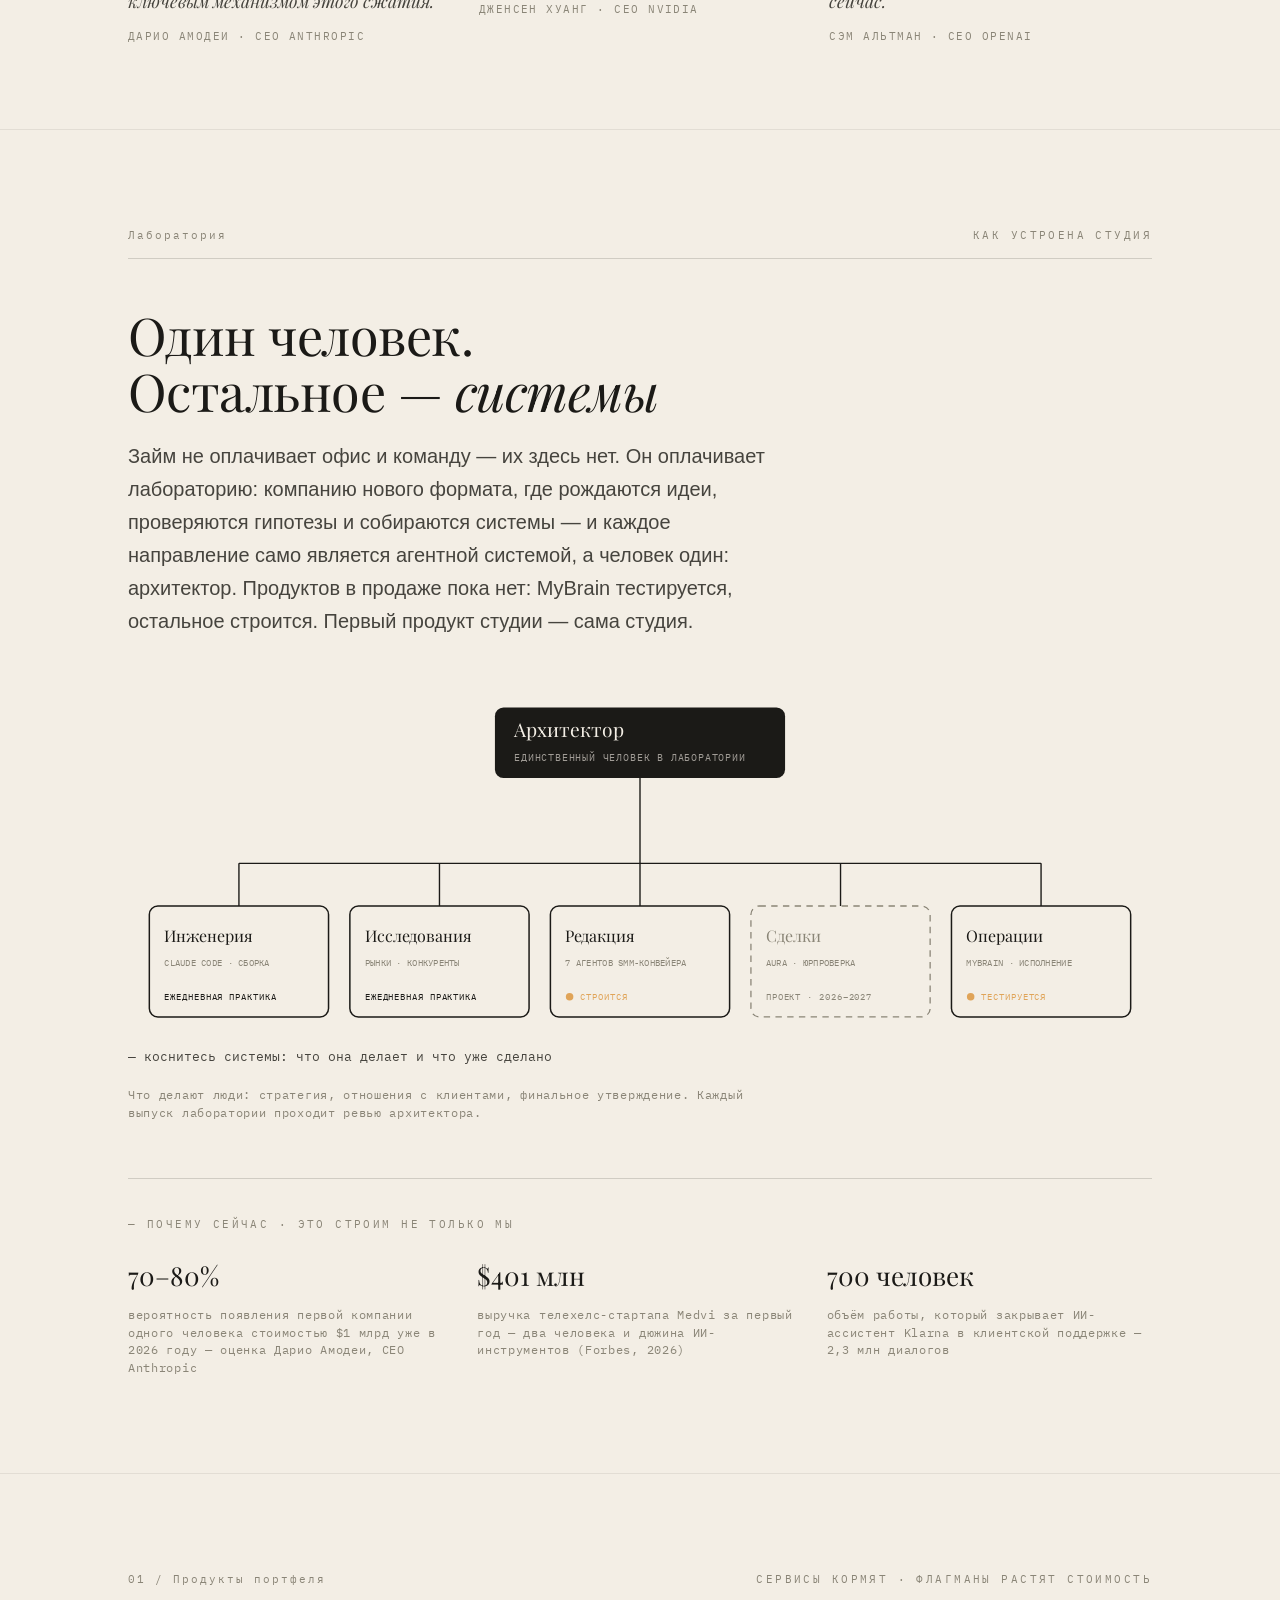
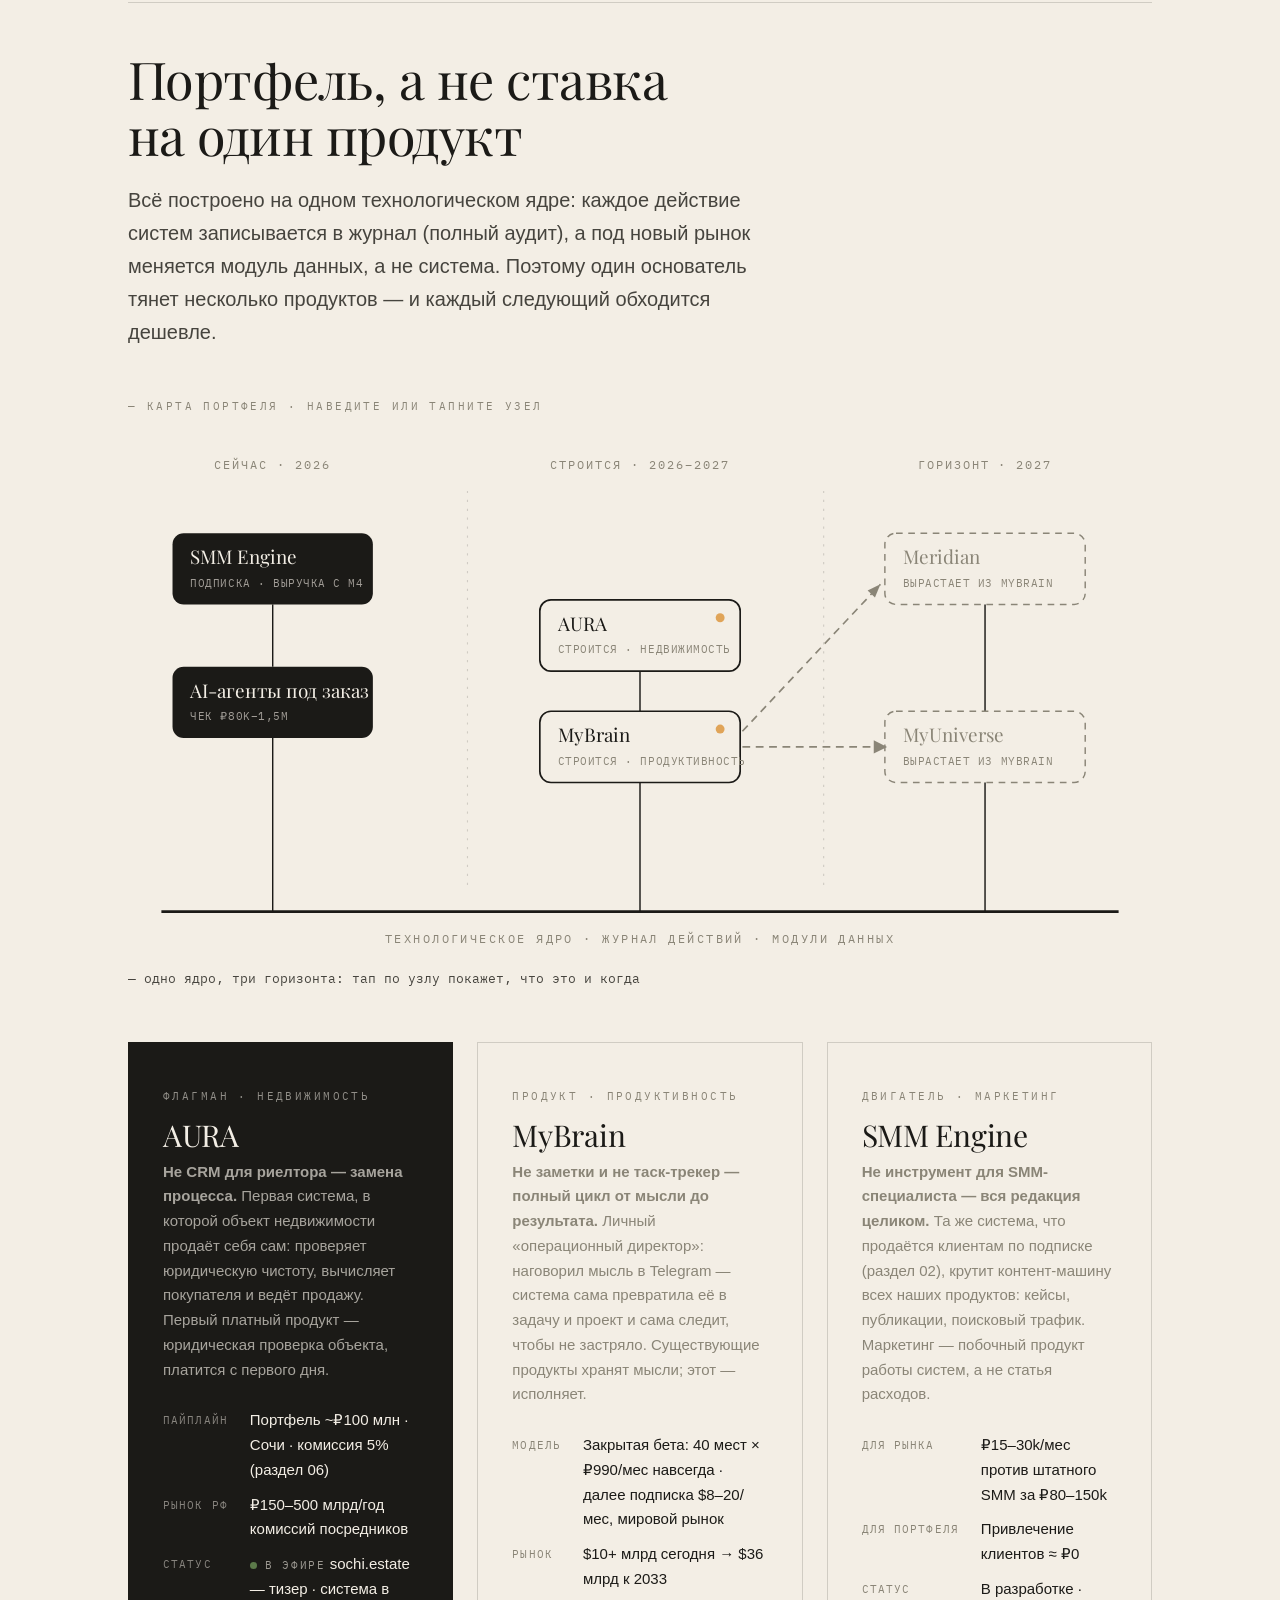
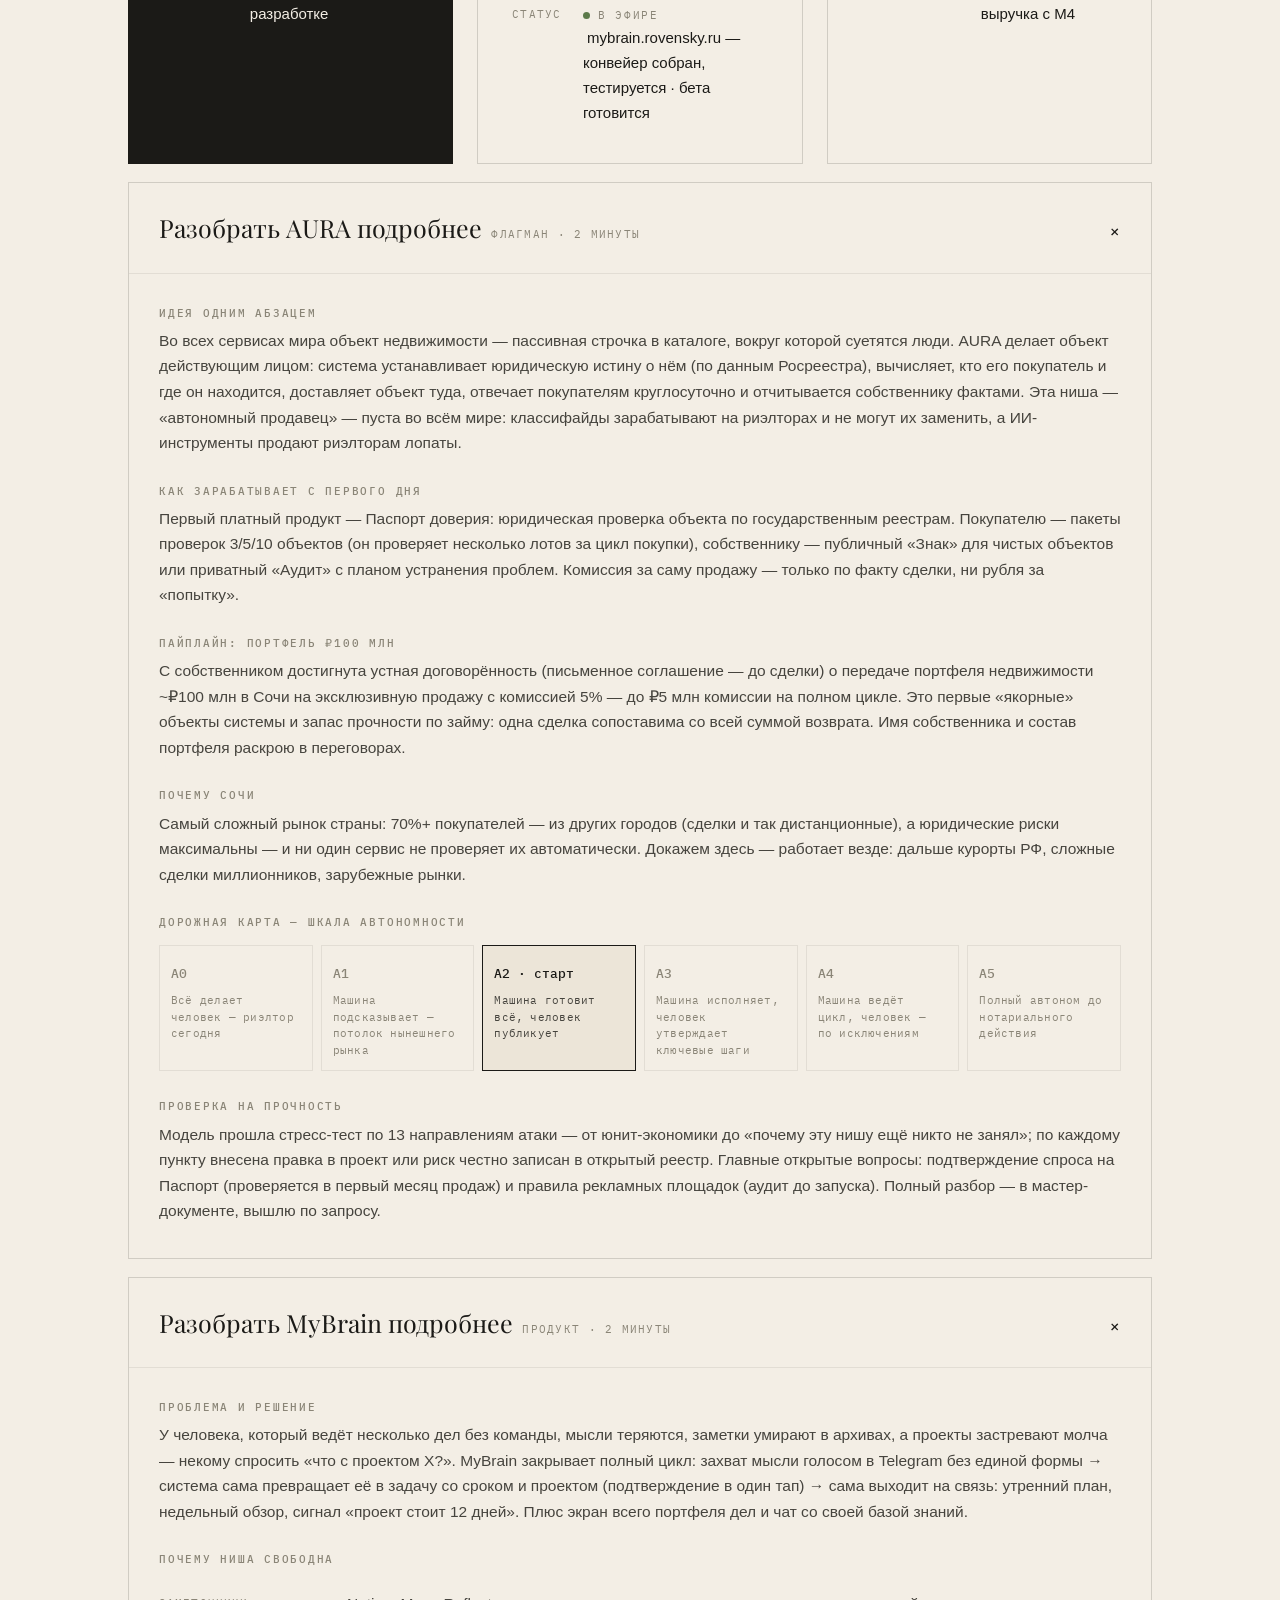
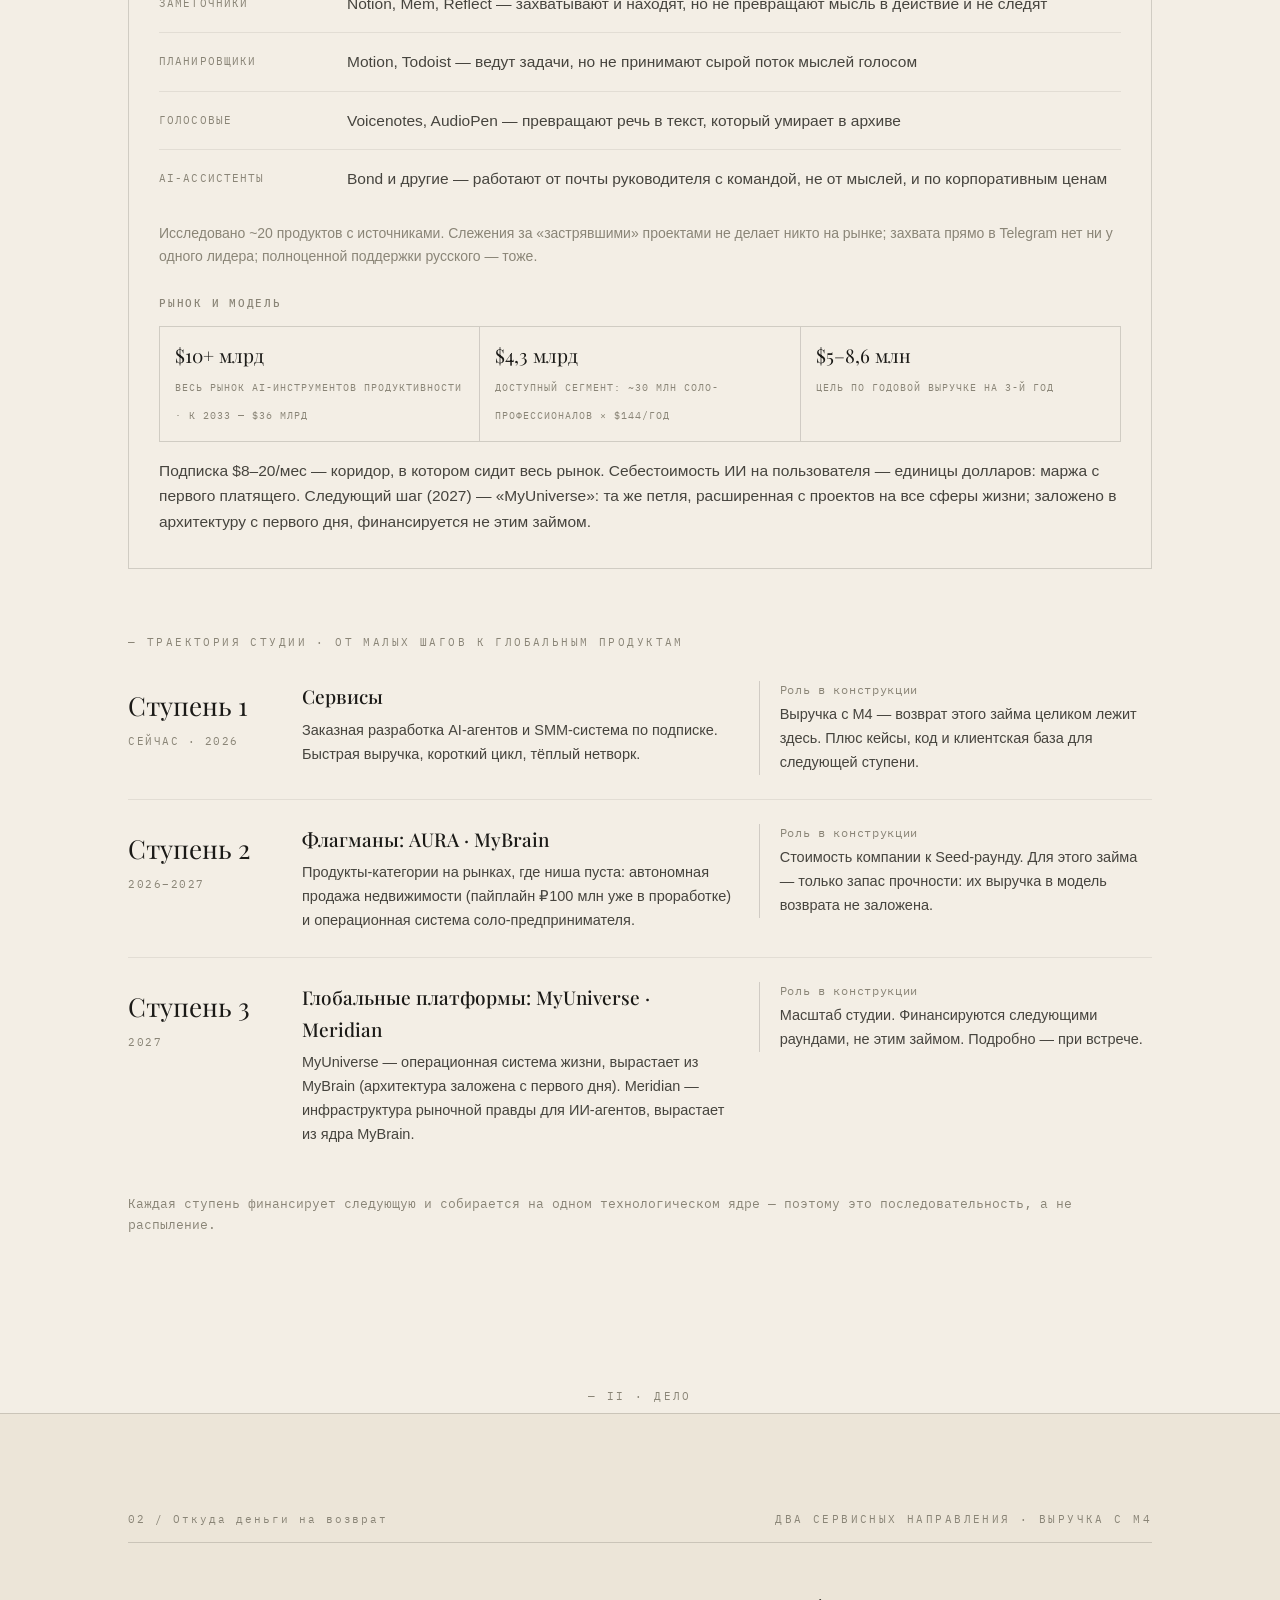
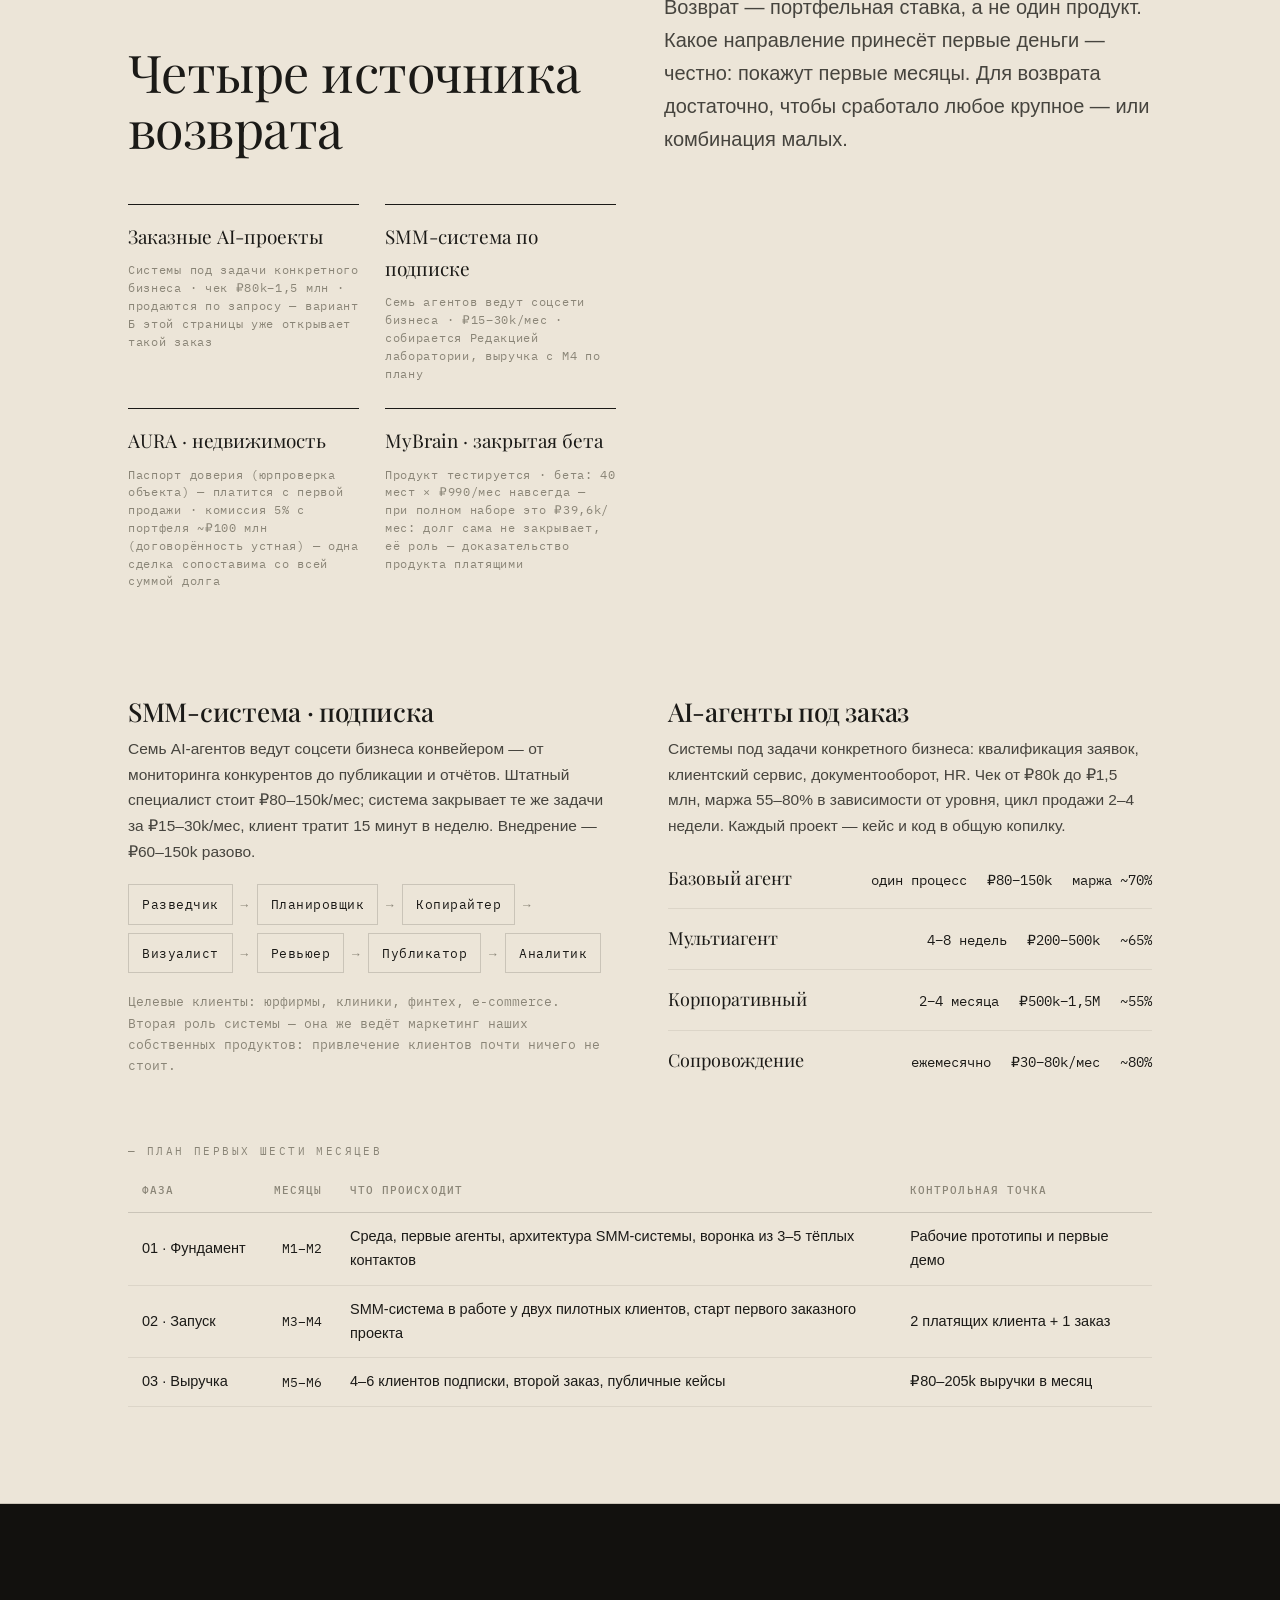
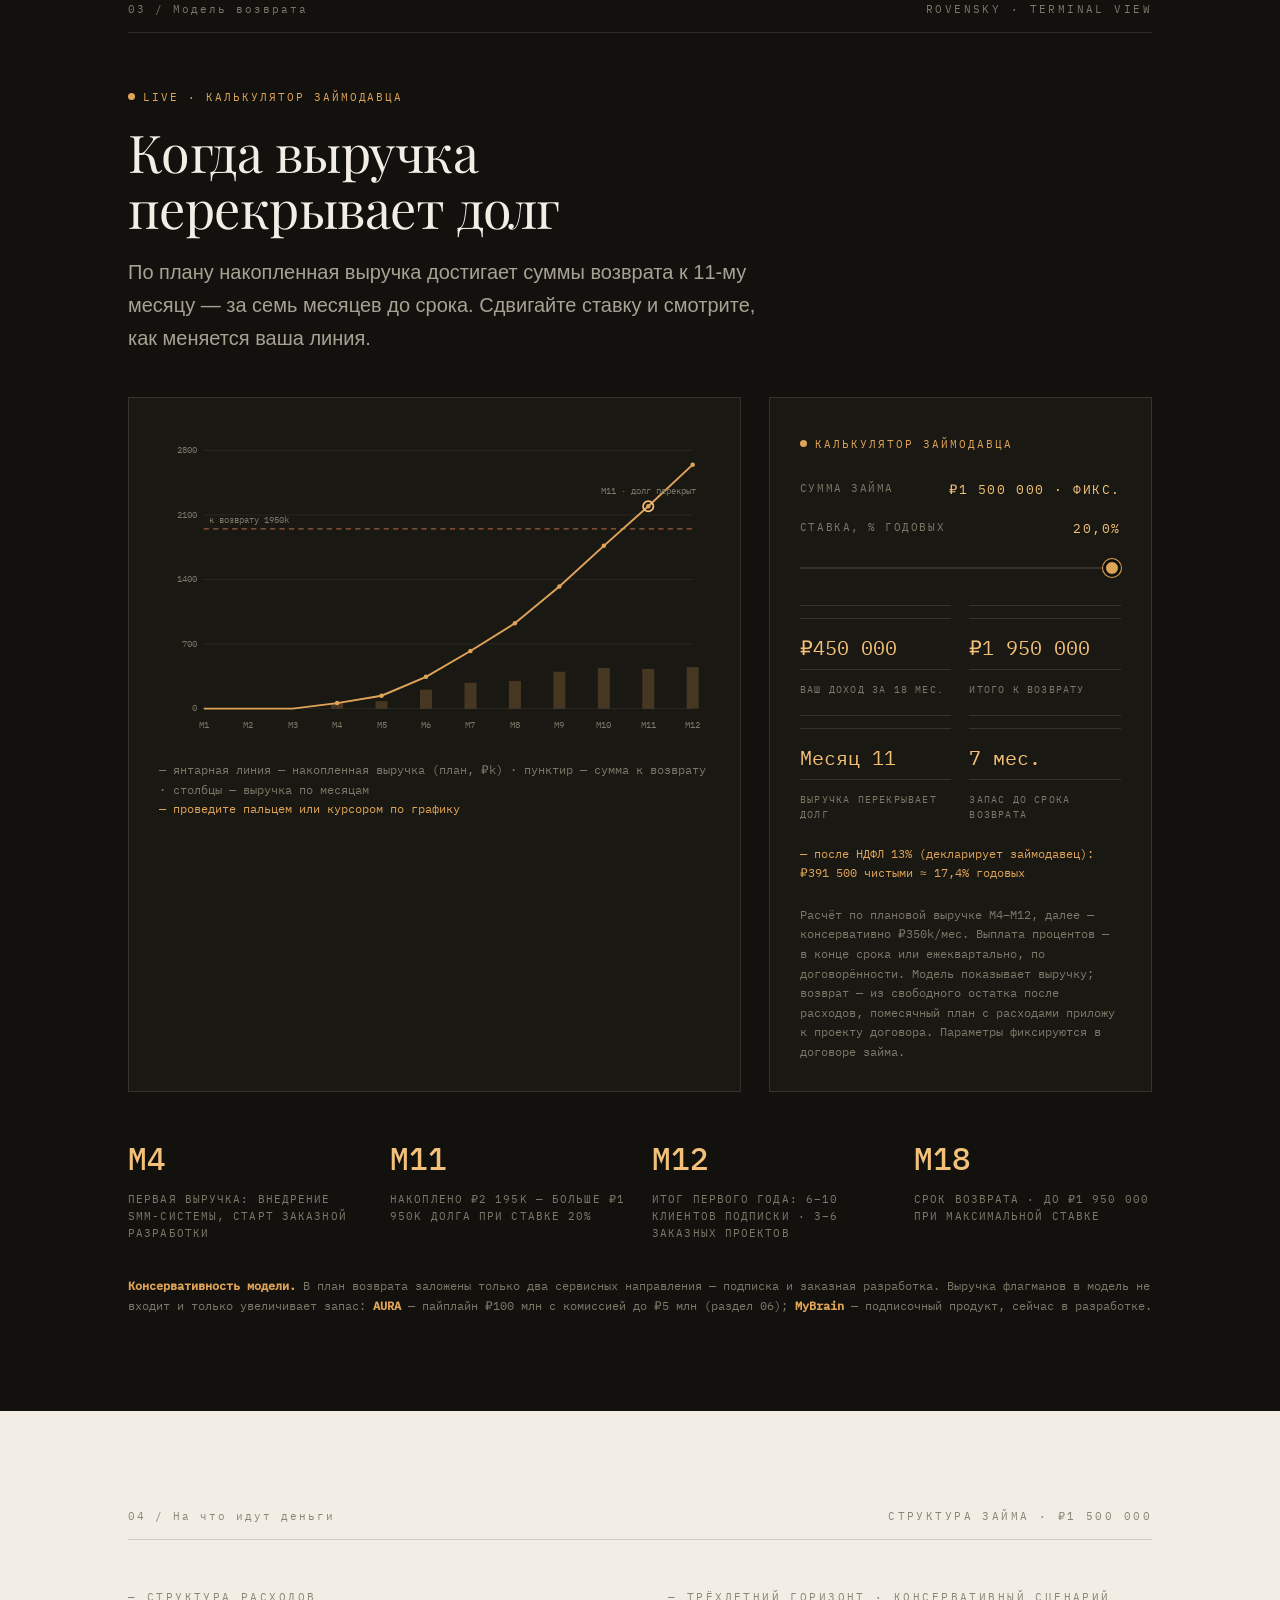
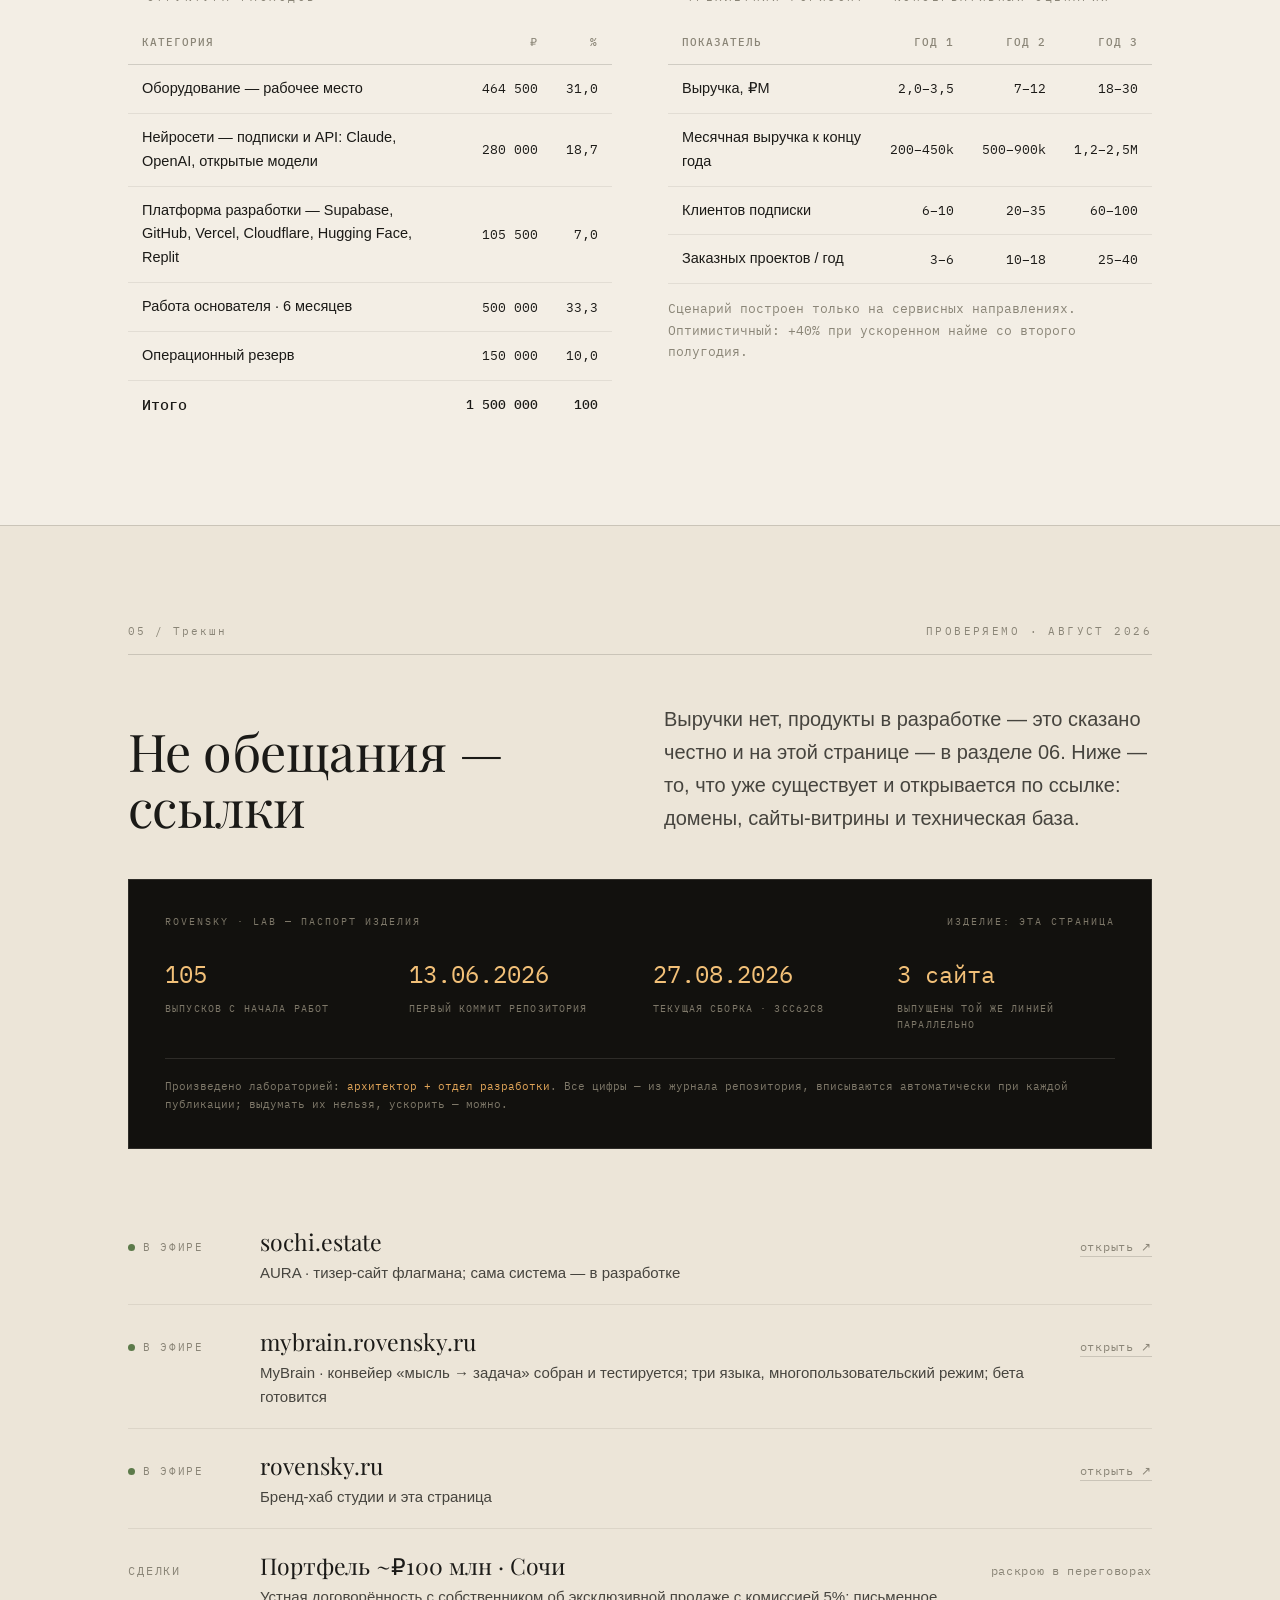
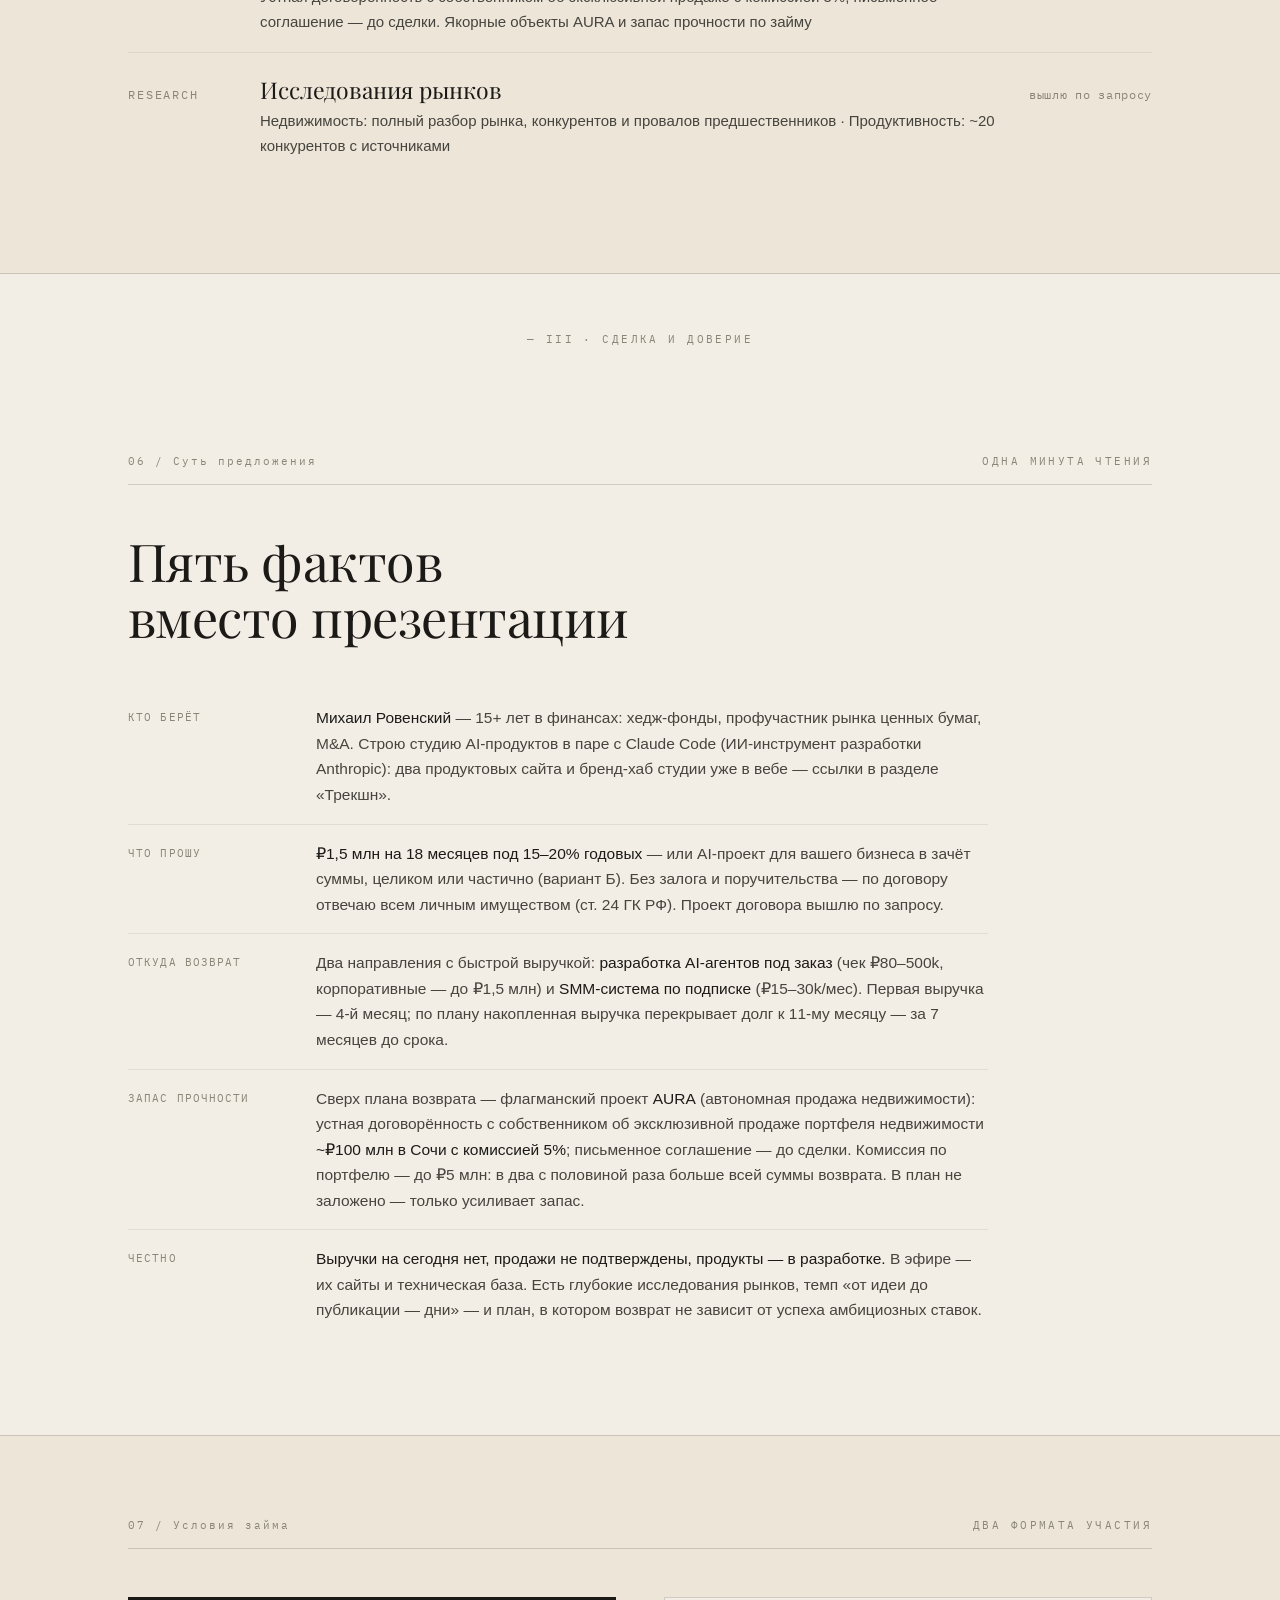
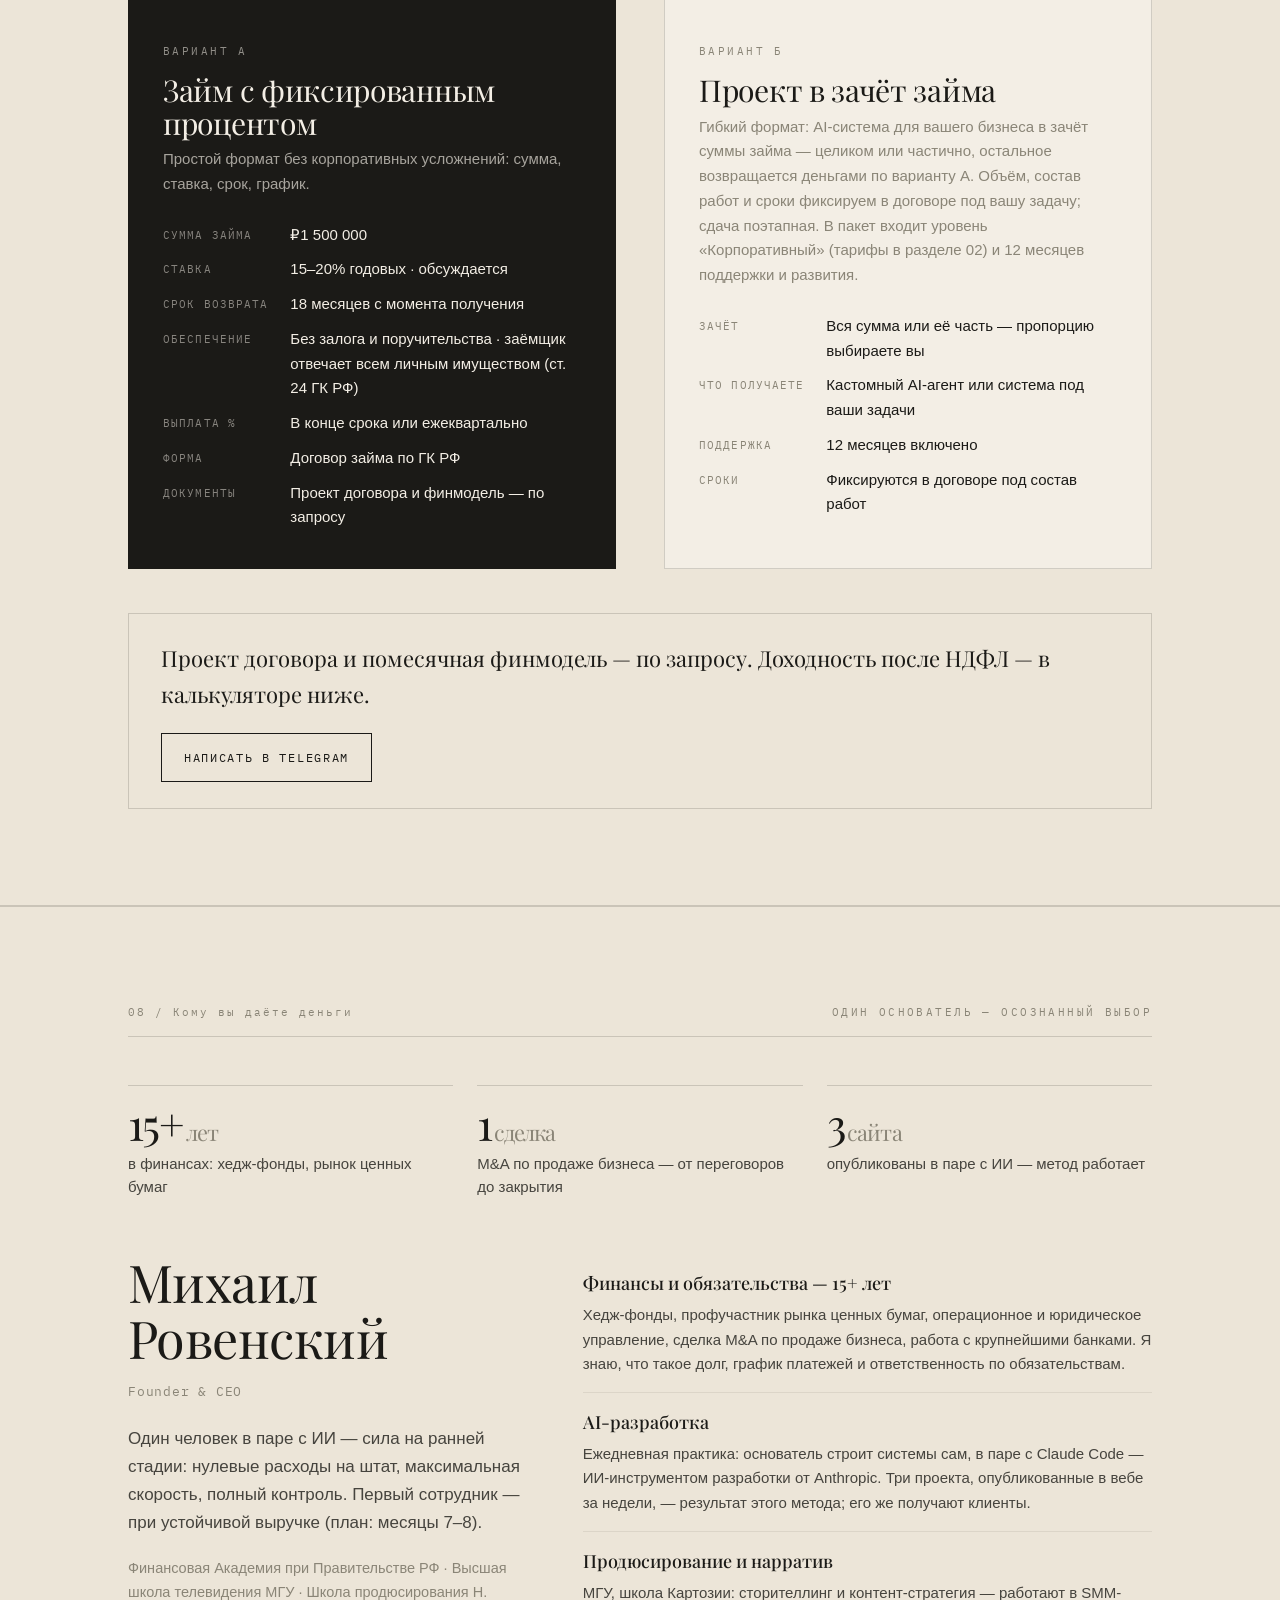
==== commit ea3d84df: "Draft: status calibration per founder - no working products claim Founder: 'there are no working pro" ====
--- a/next/index.html
+++ b/next/index.html
@@ -488,7 +488,7 @@
     <div class="sec-head rv"><span class="section-no">Лаборатория</span><span class="eyebrow">Как устроена студия</span></div>
     <div class="rv" style="max-width:700px;margin-bottom:44px">
       <h2>Один человек.<br>Остальное — <em>системы</em></h2>
-      <p class="lede" style="margin-top:20px">Займ не оплачивает офис и команду — их здесь нет. Он оплачивает лабораторию: компанию нового формата, где рождаются идеи, проверяются гипотезы и собираются системы — и каждое направление само является агентной системой, а человек один: архитектор. Две системы уже работают, ещё две строятся. Первый продукт студии — сама студия.</p>
+      <p class="lede" style="margin-top:20px">Займ не оплачивает офис и команду — их здесь нет. Он оплачивает лабораторию: компанию нового формата, где рождаются идеи, проверяются гипотезы и собираются системы — и каждое направление само является агентной системой, а человек один: архитектор. Продуктов в продаже пока нет: MyBrain тестируется, остальное строится. Первый продукт студии — сама студия.</p>
     </div>
     <div class="lab-wrap rv">
       <svg id="labchart" viewBox="0 0 960 330" role="img" aria-label="Схема лаборатории: архитектор и пять агентных систем">
@@ -504,11 +504,11 @@
           <line class="ln ln-dep" pathLength="1" x1="480" y1="170" x2="480" y2="210"/>
           <line class="ln ln-dep" pathLength="1" x1="668" y1="170" x2="668" y2="210"/>
           <line class="ln ln-dep" pathLength="1" x1="856" y1="170" x2="856" y2="210"/>
-        <g class="nd dep nd-d1" data-read="Инженерия — проектирует и собирает продукты в паре с архитектором. Три сайта и эта страница сделаны здесь" tabindex="0"><rect x="20" y="210" width="168" height="104" rx="8"/><text class="t1" x="34" y="244">Инженерия</text><text class="t2" x="34" y="266">CLAUDE CODE · СБОРКА</text><text class="st st-on" x="34" y="298">РАБОТАЕТ</text></g>
-        <g class="nd dep nd-d2" data-read="Исследования — глубокий анализ рынков. Разбор рынка недвижимости и ~20 конкурентов в продуктивности лёг в основу AURA и MyBrain" tabindex="0"><rect x="208" y="210" width="168" height="104" rx="8"/><text class="t1" x="222" y="244">Исследования</text><text class="t2" x="222" y="266">РЫНКИ · КОНКУРЕНТЫ</text><text class="st st-on" x="222" y="298">РАБОТАЕТ</text></g>
+        <g class="nd dep nd-d1" data-read="Инженерия — проектирует и собирает продукты в паре с архитектором. Три сайта и эта страница сделаны здесь" tabindex="0"><rect x="20" y="210" width="168" height="104" rx="8"/><text class="t1" x="34" y="244">Инженерия</text><text class="t2" x="34" y="266">CLAUDE CODE · СБОРКА</text><text class="st st-on" x="34" y="298">ЕЖЕДНЕВНАЯ ПРАКТИКА</text></g>
+        <g class="nd dep nd-d2" data-read="Исследования — глубокий анализ рынков. Разбор рынка недвижимости и ~20 конкурентов в продуктивности лёг в основу AURA и MyBrain" tabindex="0"><rect x="208" y="210" width="168" height="104" rx="8"/><text class="t1" x="222" y="244">Исследования</text><text class="t2" x="222" y="266">РЫНКИ · КОНКУРЕНТЫ</text><text class="st st-on" x="222" y="298">ЕЖЕДНЕВНАЯ ПРАКТИКА</text></g>
         <g class="nd dep nd-d3" data-read="Редакция — семь агентов ведут контент от мониторинга до публикации. Та же система продаётся клиентам по подписке · выручка с М4" tabindex="0"><rect x="396" y="210" width="168" height="104" rx="8"/><text class="t1" x="410" y="244">Редакция</text><text class="t2" x="410" y="266">7 АГЕНТОВ SMM-КОНВЕЙЕРА</text><circle class="dot-build" cx="414" cy="295" r="3.5"/><text class="st st-build" x="424" y="298">СТРОИТСЯ</text></g>
         <g class="nd dep nd-d4 ghost" data-read="Сделки — AURA: система, которая продаёт недвижимость сама. Юридическая проверка объекта, поиск покупателя, ведение сделки" tabindex="0"><rect x="584" y="210" width="168" height="104" rx="8"/><text class="t1" x="598" y="244">Сделки</text><text class="t2" x="598" y="266">AURA · ЮРПРОВЕРКА</text><text class="st st-plan" x="598" y="298">ПРОЕКТ · 2026–2027</text></g>
-        <g class="nd dep nd-d5" data-read="Операции — MyBrain: операционный директор для одного человека. Конвейер работает в проде, продукт готовится к закрытой бете" tabindex="0"><rect x="772" y="210" width="168" height="104" rx="8"/><text class="t1" x="786" y="244">Операции</text><text class="t2" x="786" y="266">MYBRAIN · ИСПОЛНЕНИЕ</text><circle class="dot-build" cx="790" cy="295" r="3.5"/><text class="st st-build" x="800" y="298">СТРОИТСЯ</text></g>
+        <g class="nd dep nd-d5" data-read="Операции — MyBrain: операционный директор для одного человека. Конвейер собран и тестируется основателем; впереди доводка и закрытая бета" tabindex="0"><rect x="772" y="210" width="168" height="104" rx="8"/><text class="t1" x="786" y="244">Операции</text><text class="t2" x="786" y="266">MYBRAIN · ИСПОЛНЕНИЕ</text><circle class="dot-build" cx="790" cy="295" r="3.5"/><text class="st st-build" x="800" y="298">ТЕСТИРУЕТСЯ</text></g>
       </svg>
     </div>
     <p id="lab-read" class="rv">— коснитесь системы: что она делает и что уже сделано</p>
@@ -554,7 +554,7 @@
         <g class="mn n1 mn-d1" data-read="SMM Engine — семь агентов ведут соцсети клиента целиком · ₽15–30k/мес · первая выручка портфеля" tabindex="0"><rect x="40" y="90" width="180" height="64" rx="10"/><text class="mn-name" x="56" y="118">SMM Engine</text><text class="mn-sub" x="56" y="138">ПОДПИСКА · ВЫРУЧКА С М4</text></g>
         <g class="mn n1 mn-d2" data-read="Заказная разработка — системы под задачи бизнеса · чек ₽80k–1,5 млн · возврат займа лежит здесь" data-link="" tabindex="0"><rect x="40" y="210" width="180" height="64" rx="10"/><text class="mn-name" x="56" y="238">AI-агенты под заказ</text><text class="mn-sub" x="56" y="258">ЧЕК ₽80K–1,5M</text></g>
         <g class="mn n2 mn-d3" data-read="AURA — автономная продажа недвижимости · пайплайн ₽100 млн · первый платный продукт — юрпроверка объекта" data-link="" tabindex="0"><rect x="370" y="150" width="180" height="64" rx="10"/><text class="mn-name" x="386" y="178">AURA</text><text class="mn-sub" x="386" y="198">СТРОИТСЯ · НЕДВИЖИМОСТЬ</text><circle class="pulse" cx="532" cy="166" r="4"/></g>
-        <g class="mn n2 mn-d4" data-read="MyBrain — полный цикл от мысли до результата · конвейер работает в проде · бета: 40 мест × ₽990/мес" data-link="evo2" tabindex="0"><rect x="370" y="250" width="180" height="64" rx="10"/><text class="mn-name" x="386" y="278">MyBrain</text><text class="mn-sub" x="386" y="298">СТРОИТСЯ · ПРОДУКТИВНОСТЬ</text><circle class="pulse" cx="532" cy="266" r="4"/></g>
+        <g class="mn n2 mn-d4" data-read="MyBrain — полный цикл от мысли до результата · тестируется · бета: 40 мест × ₽990/мес" data-link="evo2" tabindex="0"><rect x="370" y="250" width="180" height="64" rx="10"/><text class="mn-name" x="386" y="278">MyBrain</text><text class="mn-sub" x="386" y="298">СТРОИТСЯ · ПРОДУКТИВНОСТЬ</text><circle class="pulse" cx="532" cy="266" r="4"/></g>
         <g class="mn n3 mn-d5" data-read="Meridian — инфраструктура рыночной правды для ИИ-агентов · вырастает из ядра MyBrain · финансируется следующими раундами" data-link="evo1" tabindex="0"><rect x="680" y="90" width="180" height="64" rx="10"/><text class="mn-name" x="696" y="118">Meridian</text><text class="mn-sub" x="696" y="138">ВЫРАСТАЕТ ИЗ MYBRAIN</text></g>
         <g class="mn n3 mn-d6" data-read="MyUniverse — операционная система жизни · вырастает из MyBrain · финансируется следующими раундами" data-link="evo2" tabindex="0"><rect x="680" y="250" width="180" height="64" rx="10"/><text class="mn-name" x="696" y="278">MyUniverse</text><text class="mn-sub" x="696" y="298">ВЫРАСТАЕТ ИЗ MYBRAIN</text></g>
       </svg>
@@ -578,7 +578,7 @@
         <dl class="spec">
           <dt>Модель</dt><dd>Закрытая бета: 40 мест × ₽990/мес навсегда · далее подписка $8–20/мес, мировой рынок</dd>
           <dt>Рынок</dt><dd>$10+ млрд сегодня → $36 млрд к 2033</dd>
-          <dt>Статус</dt><dd><span class="live-tag">В эфире</span>&nbsp;mybrain.rovensky.ru — конвейер работает в проде · бета готовится</dd>
+          <dt>Статус</dt><dd><span class="live-tag">В эфире</span>&nbsp;mybrain.rovensky.ru — конвейер собран, тестируется · бета готовится</dd>
         </dl>
       </div>
       <div class="vcard">
@@ -671,7 +671,7 @@
       <div style="border-top:1px solid var(--ink);padding-top:16px"><b style="font-family:var(--serif);font-size:19px;font-weight:400">Заказные AI-проекты</b><p class="cap" style="margin-top:8px">Системы под задачи конкретного бизнеса · чек ₽80k–1,5 млн · продаются по запросу — вариант Б этой страницы уже открывает такой заказ</p></div>
       <div style="border-top:1px solid var(--ink);padding-top:16px"><b style="font-family:var(--serif);font-size:19px;font-weight:400">SMM-система по подписке</b><p class="cap" style="margin-top:8px">Семь агентов ведут соцсети бизнеса · ₽15–30k/мес · собирается Редакцией лаборатории, выручка с М4 по плану</p></div>
       <div style="border-top:1px solid var(--ink);padding-top:16px"><b style="font-family:var(--serif);font-size:19px;font-weight:400">AURA · недвижимость</b><p class="cap" style="margin-top:8px">Паспорт доверия (юрпроверка объекта) — платится с первой продажи · комиссия 5% с портфеля ~₽100 млн (договорённость устная) — одна сделка сопоставима со всей суммой долга</p></div>
-      <div style="border-top:1px solid var(--ink);padding-top:16px"><b style="font-family:var(--serif);font-size:19px;font-weight:400">MyBrain · закрытая бета</b><p class="cap" style="margin-top:8px">Конвейер работает в проде · бета: 40 мест × ₽990/мес навсегда — при полном наборе это ₽39,6k/мес: долг сама не закрывает, её роль — доказательство продукта платящими</p></div>
+      <div style="border-top:1px solid var(--ink);padding-top:16px"><b style="font-family:var(--serif);font-size:19px;font-weight:400">MyBrain · закрытая бета</b><p class="cap" style="margin-top:8px">Продукт тестируется · бета: 40 мест × ₽990/мес навсегда — при полном наборе это ₽39,6k/мес: долг сама не закрывает, её роль — доказательство продукта платящими</p></div>
     </div>
     </div>
     <div class="grid2" style="gap:56px;align-items:start;margin-bottom:52px">
@@ -799,7 +799,7 @@
     </div>
     <div class="rv">
       <div class="tr-row"><span class="live-tag">В эфире</span><div><div class="name">sochi.estate</div><div class="desc">AURA · тизер-сайт флагмана; сама система — в разработке</div></div><a href="https://www.sochi.estate" target="_blank" rel="noopener" class="cap">открыть ↗</a></div>
-      <div class="tr-row"><span class="live-tag">В эфире</span><div><div class="name">mybrain.rovensky.ru</div><div class="desc">MyBrain · конвейер «мысль → задача» работает в проде, три языка, многопользовательский режим; бета готовится</div></div><a href="https://mybrain.rovensky.ru" target="_blank" rel="noopener" class="cap">открыть ↗</a></div>
+      <div class="tr-row"><span class="live-tag">В эфире</span><div><div class="name">mybrain.rovensky.ru</div><div class="desc">MyBrain · конвейер «мысль → задача» собран и тестируется; три языка, многопользовательский режим; бета готовится</div></div><a href="https://mybrain.rovensky.ru" target="_blank" rel="noopener" class="cap">открыть ↗</a></div>
       <div class="tr-row"><span class="live-tag">В эфире</span><div><div class="name">rovensky.ru</div><div class="desc">Бренд-хаб студии и эта страница</div></div><a href="https://rovensky.ru" target="_blank" rel="noopener" class="cap">открыть ↗</a></div>
       <div class="tr-row"><span class="cap" style="letter-spacing:.16em;text-transform:uppercase">Сделки</span><div><div class="name">Портфель ~₽100 млн · Сочи</div><div class="desc">Устная договорённость с собственником об эксклюзивной продаже с комиссией 5%; письменное соглашение — до сделки. Якорные объекты AURA и запас прочности по займу</div></div><span class="cap">раскрою в переговорах</span></div>
       <div class="tr-row" style="border-bottom:0"><span class="cap" style="letter-spacing:.16em;text-transform:uppercase">Research</span><div><div class="name">Исследования рынков</div><div class="desc">Недвижимость: полный разбор рынка, конкурентов и провалов предшественников · Продуктивность: ~20 конкурентов с источниками</div></div><span class="cap">вышлю по запросу</span></div>
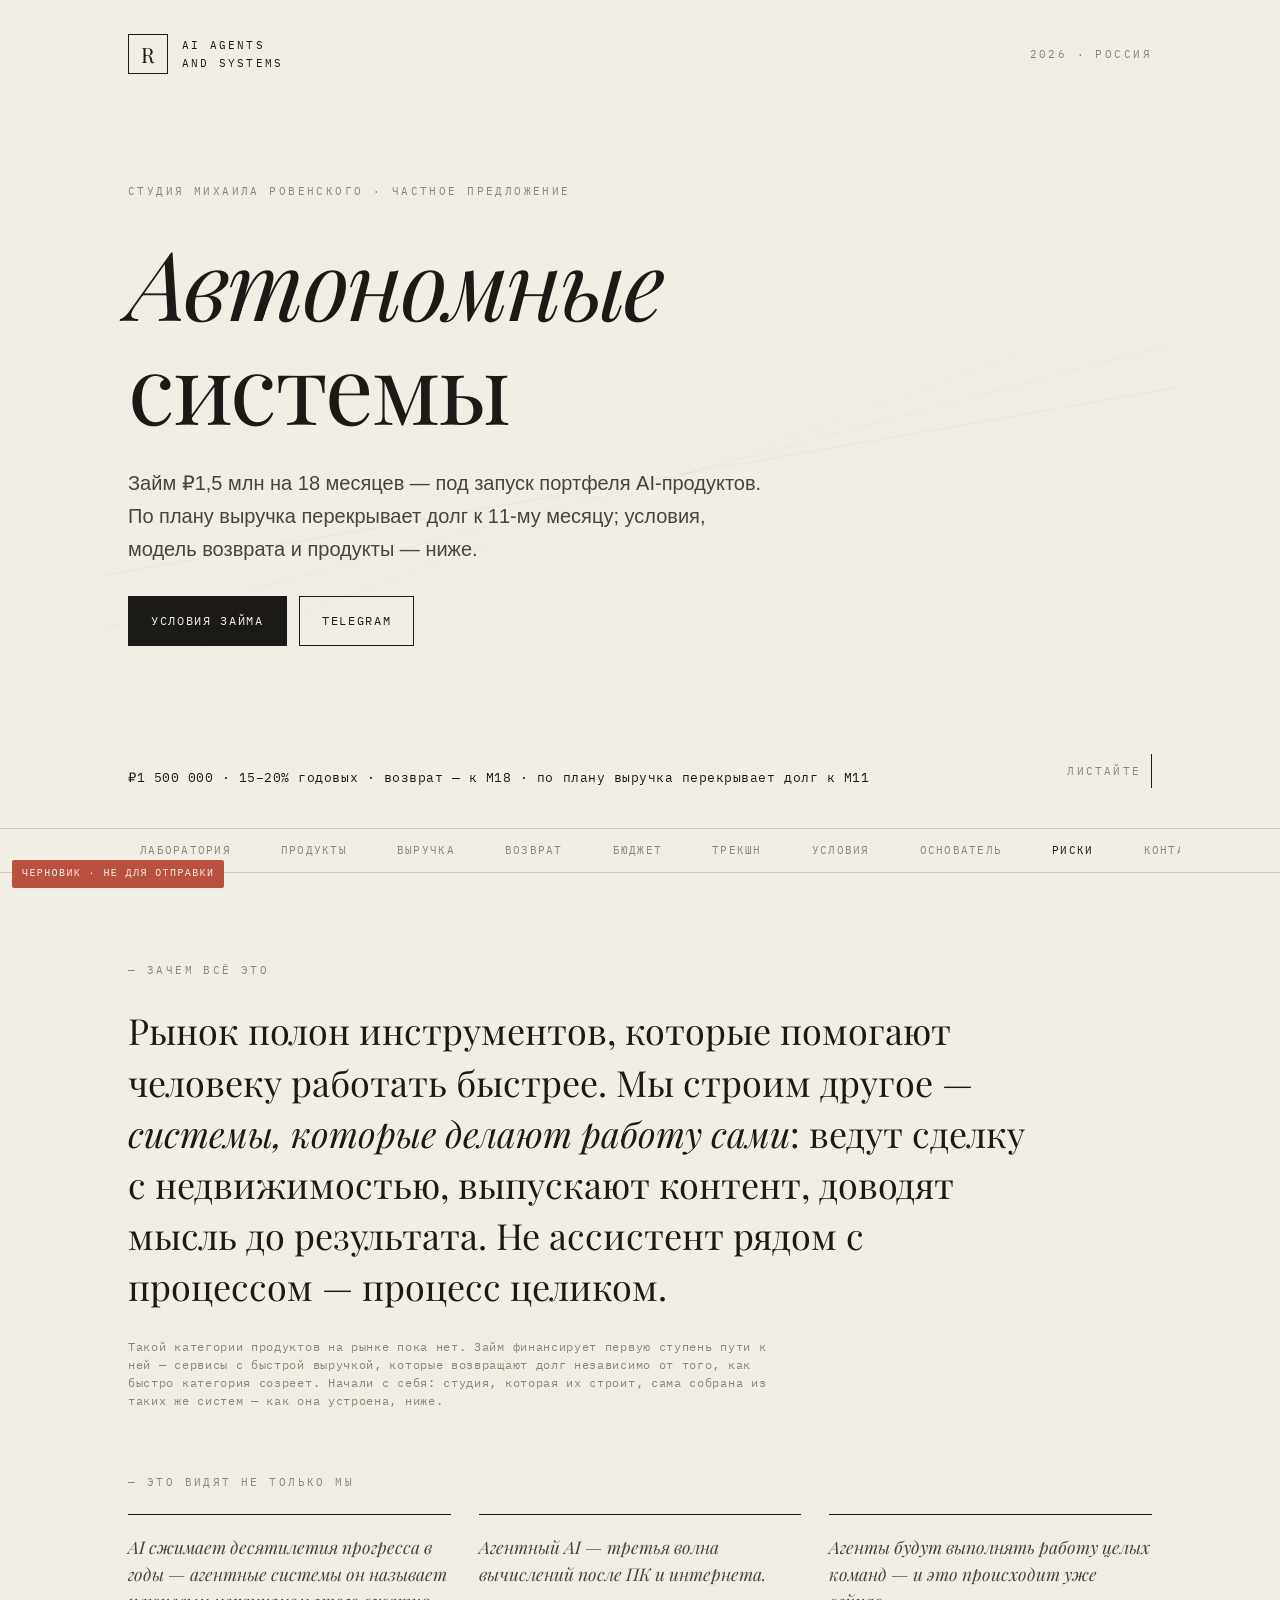
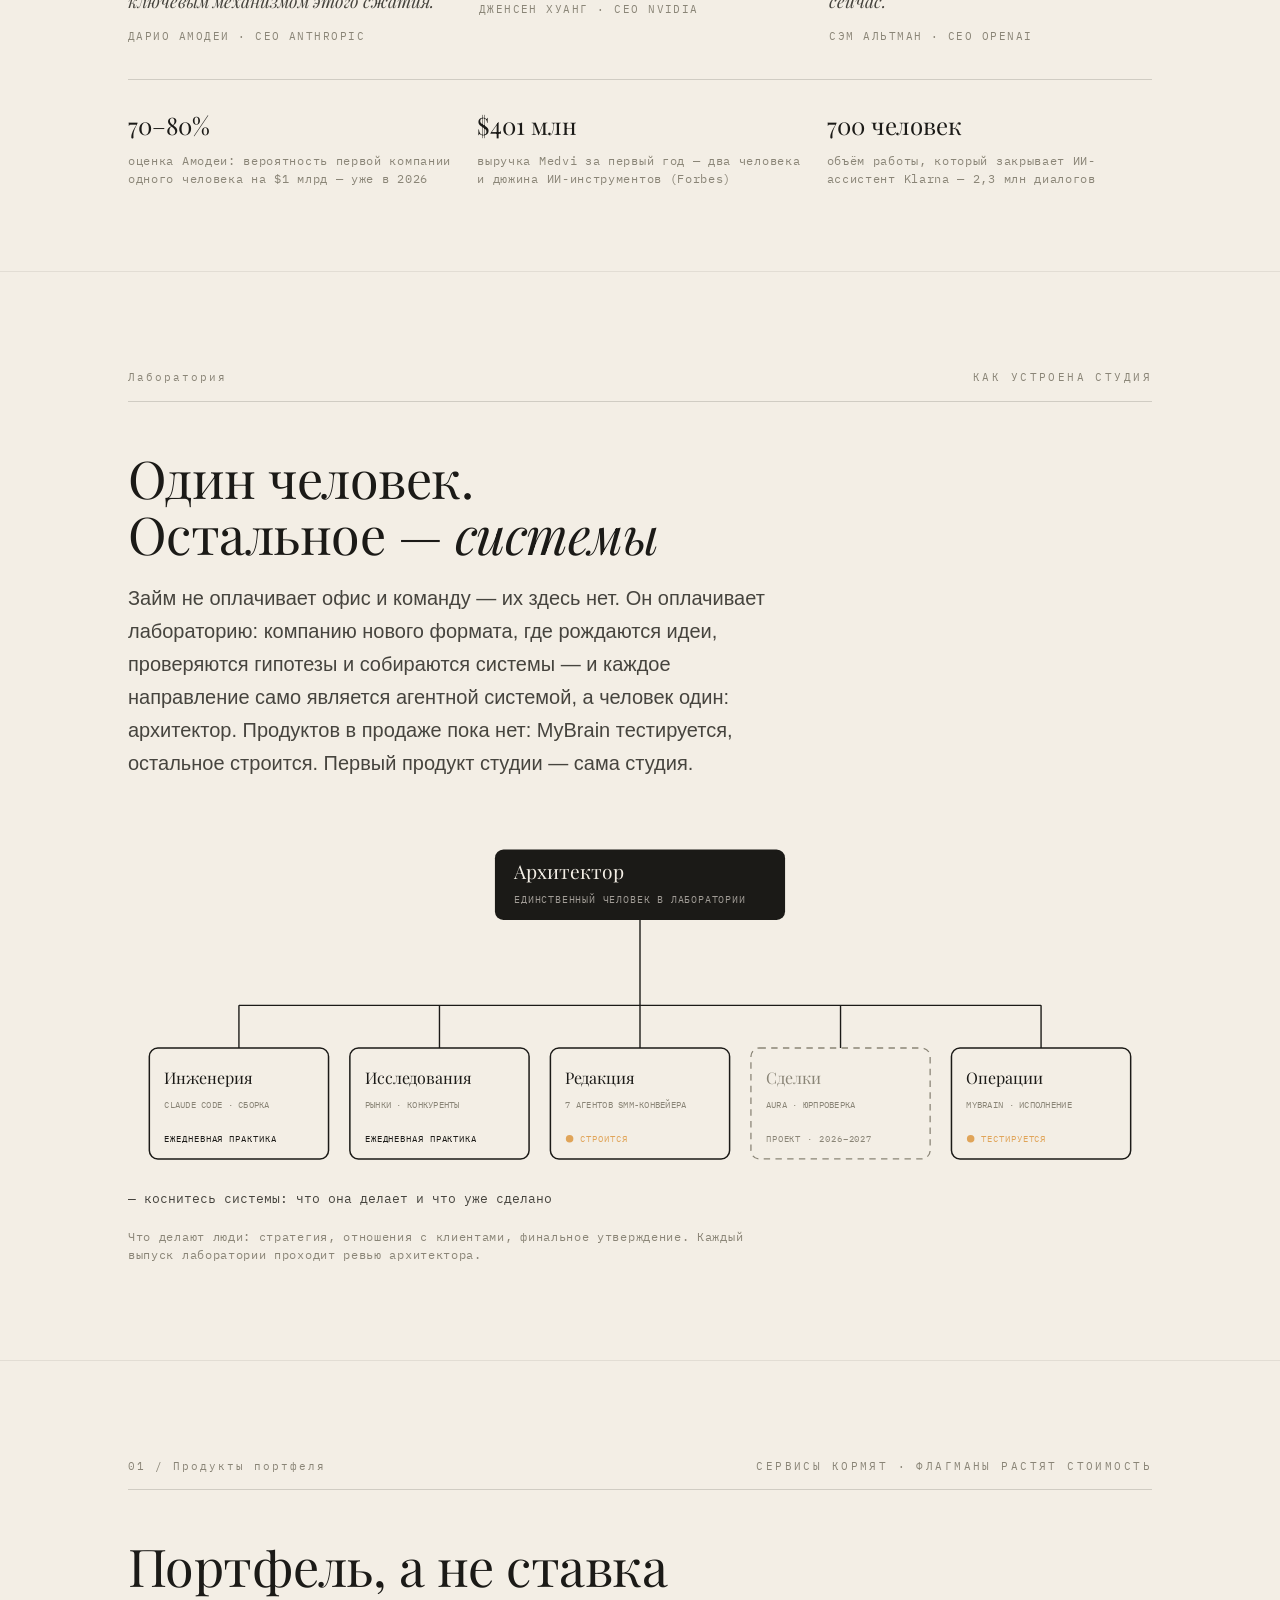
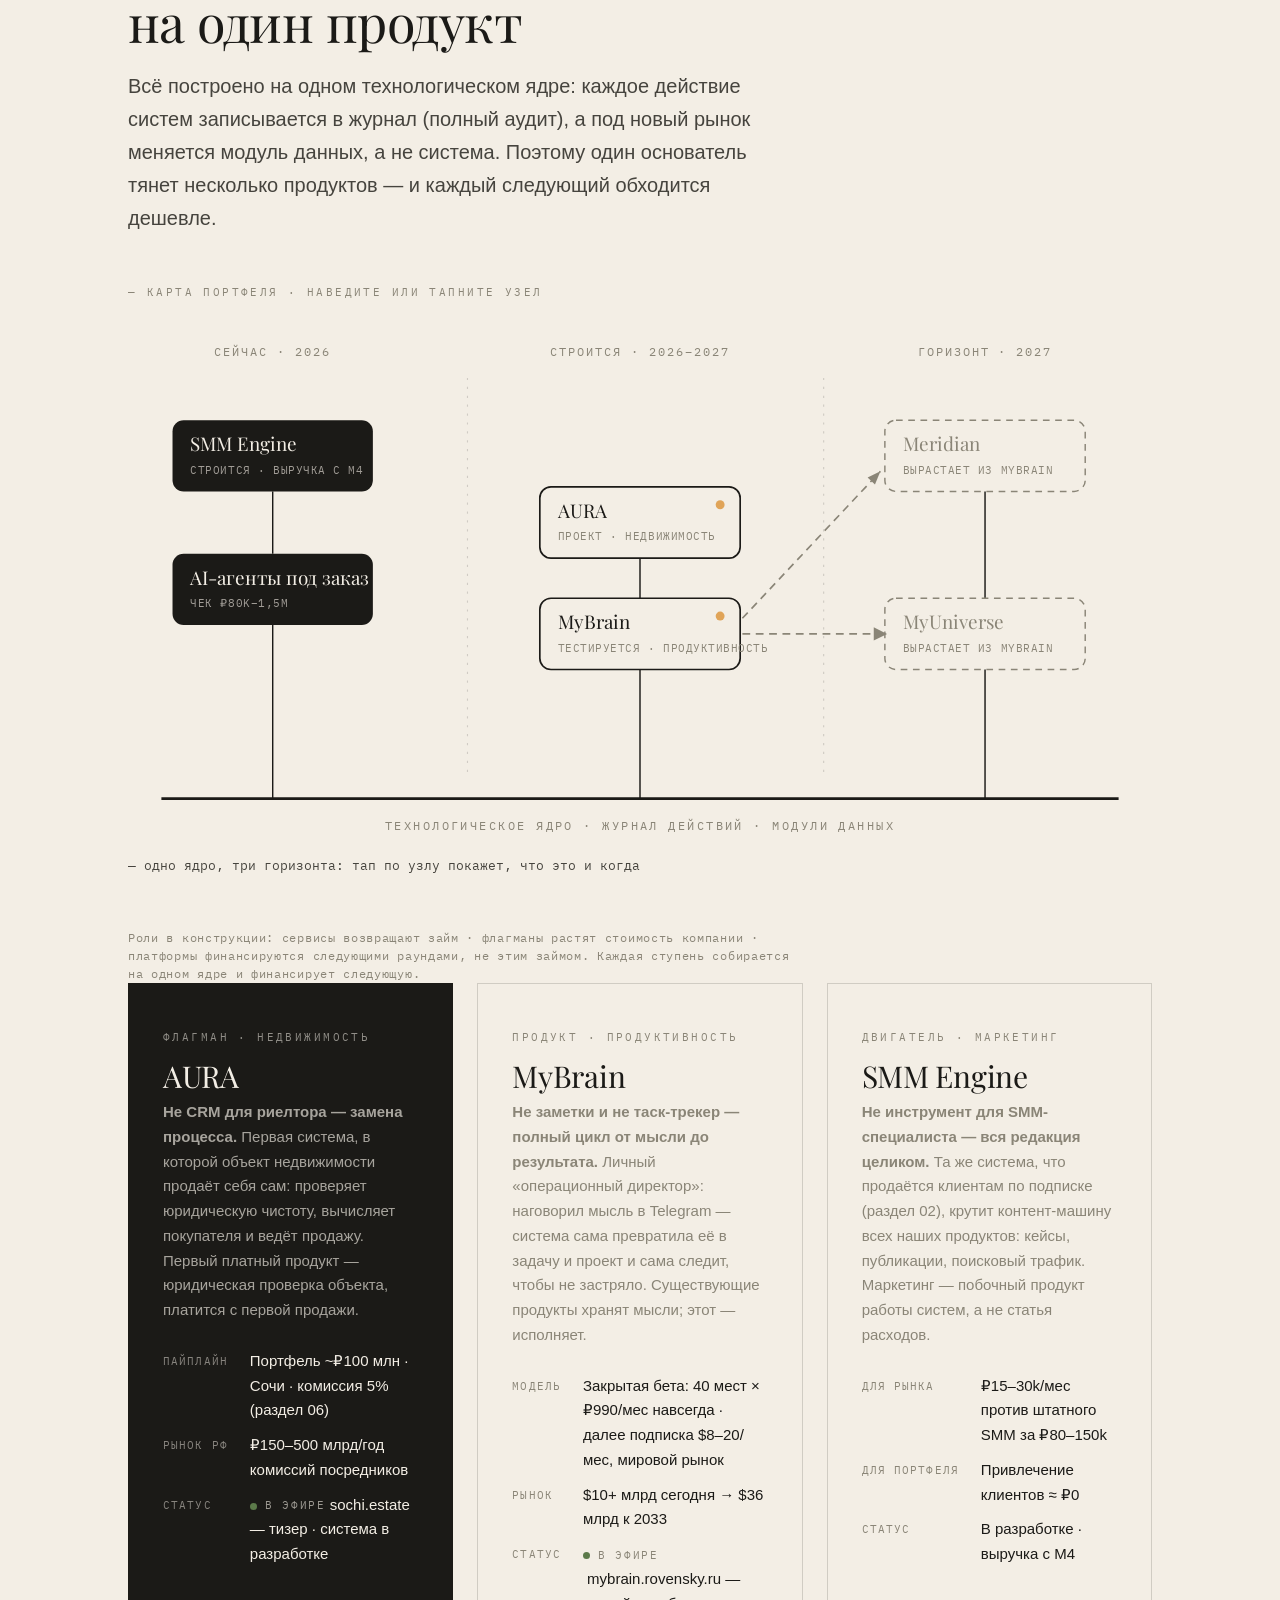
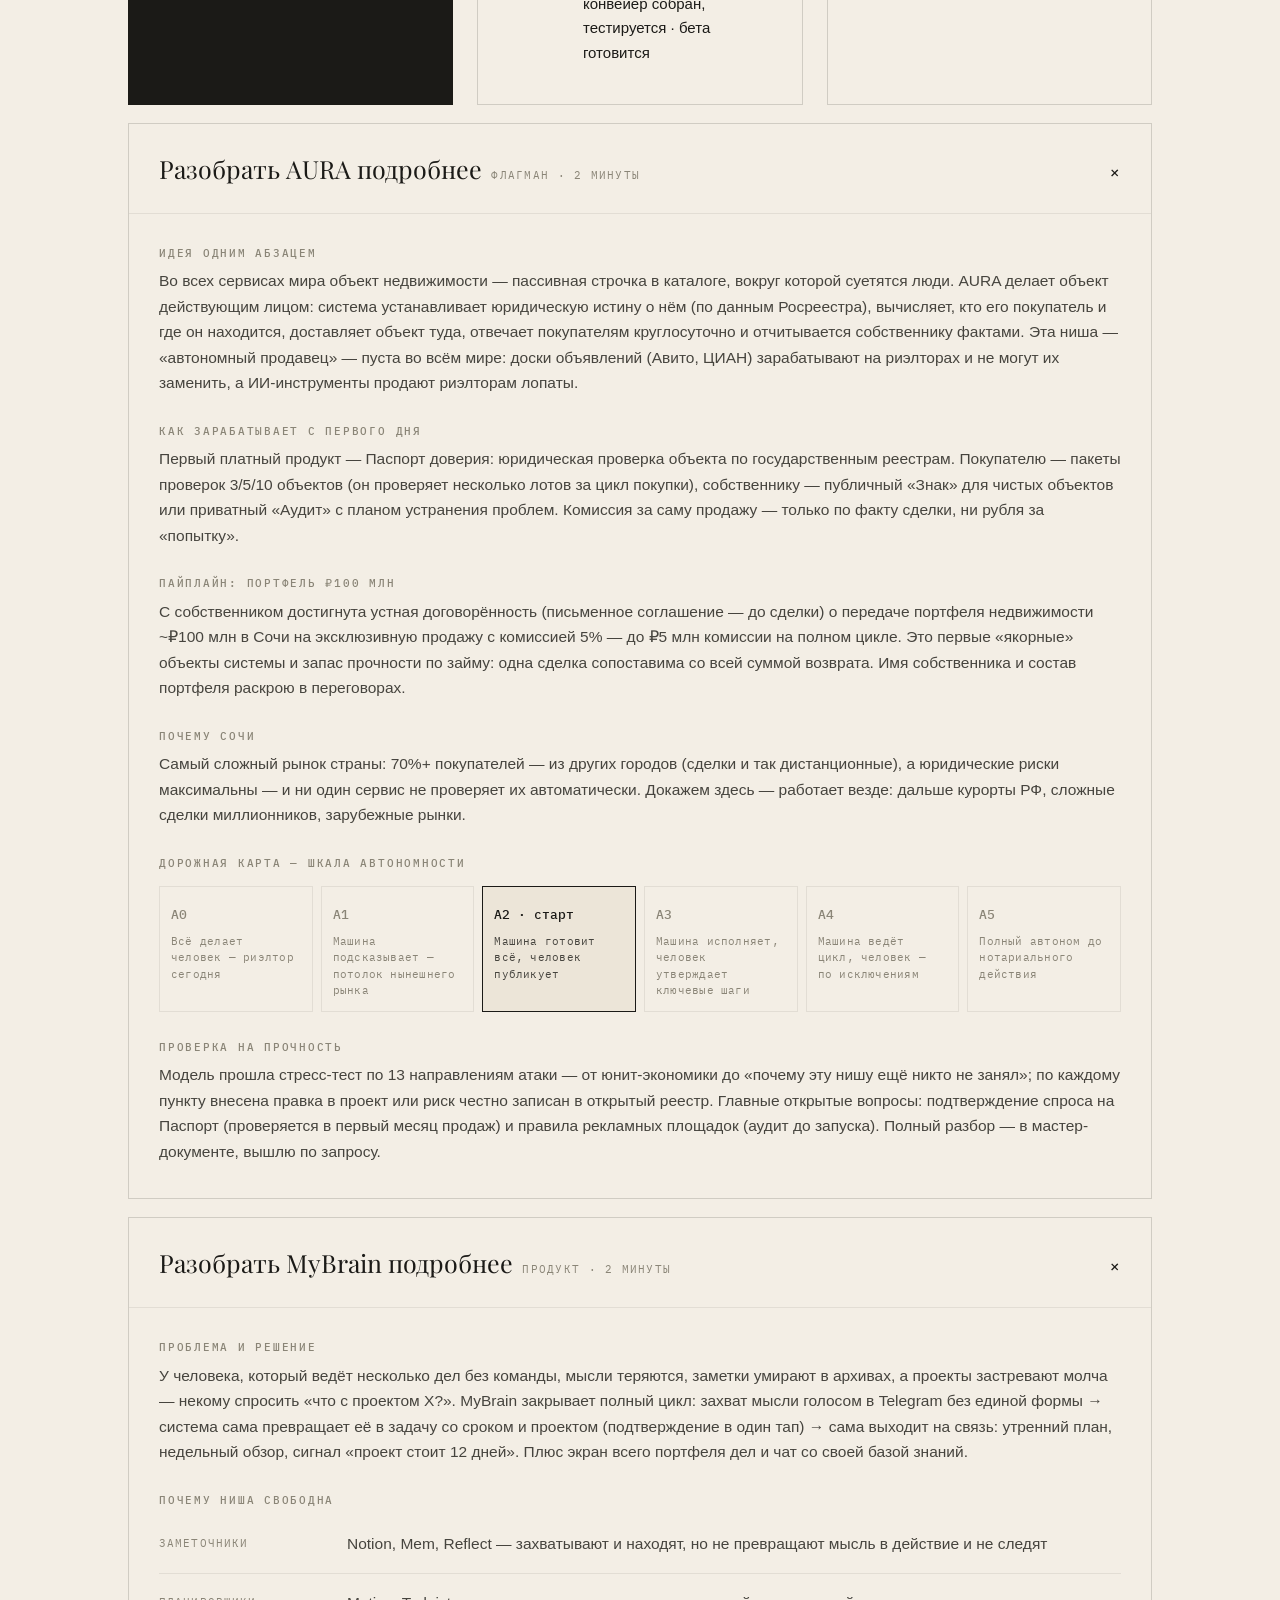
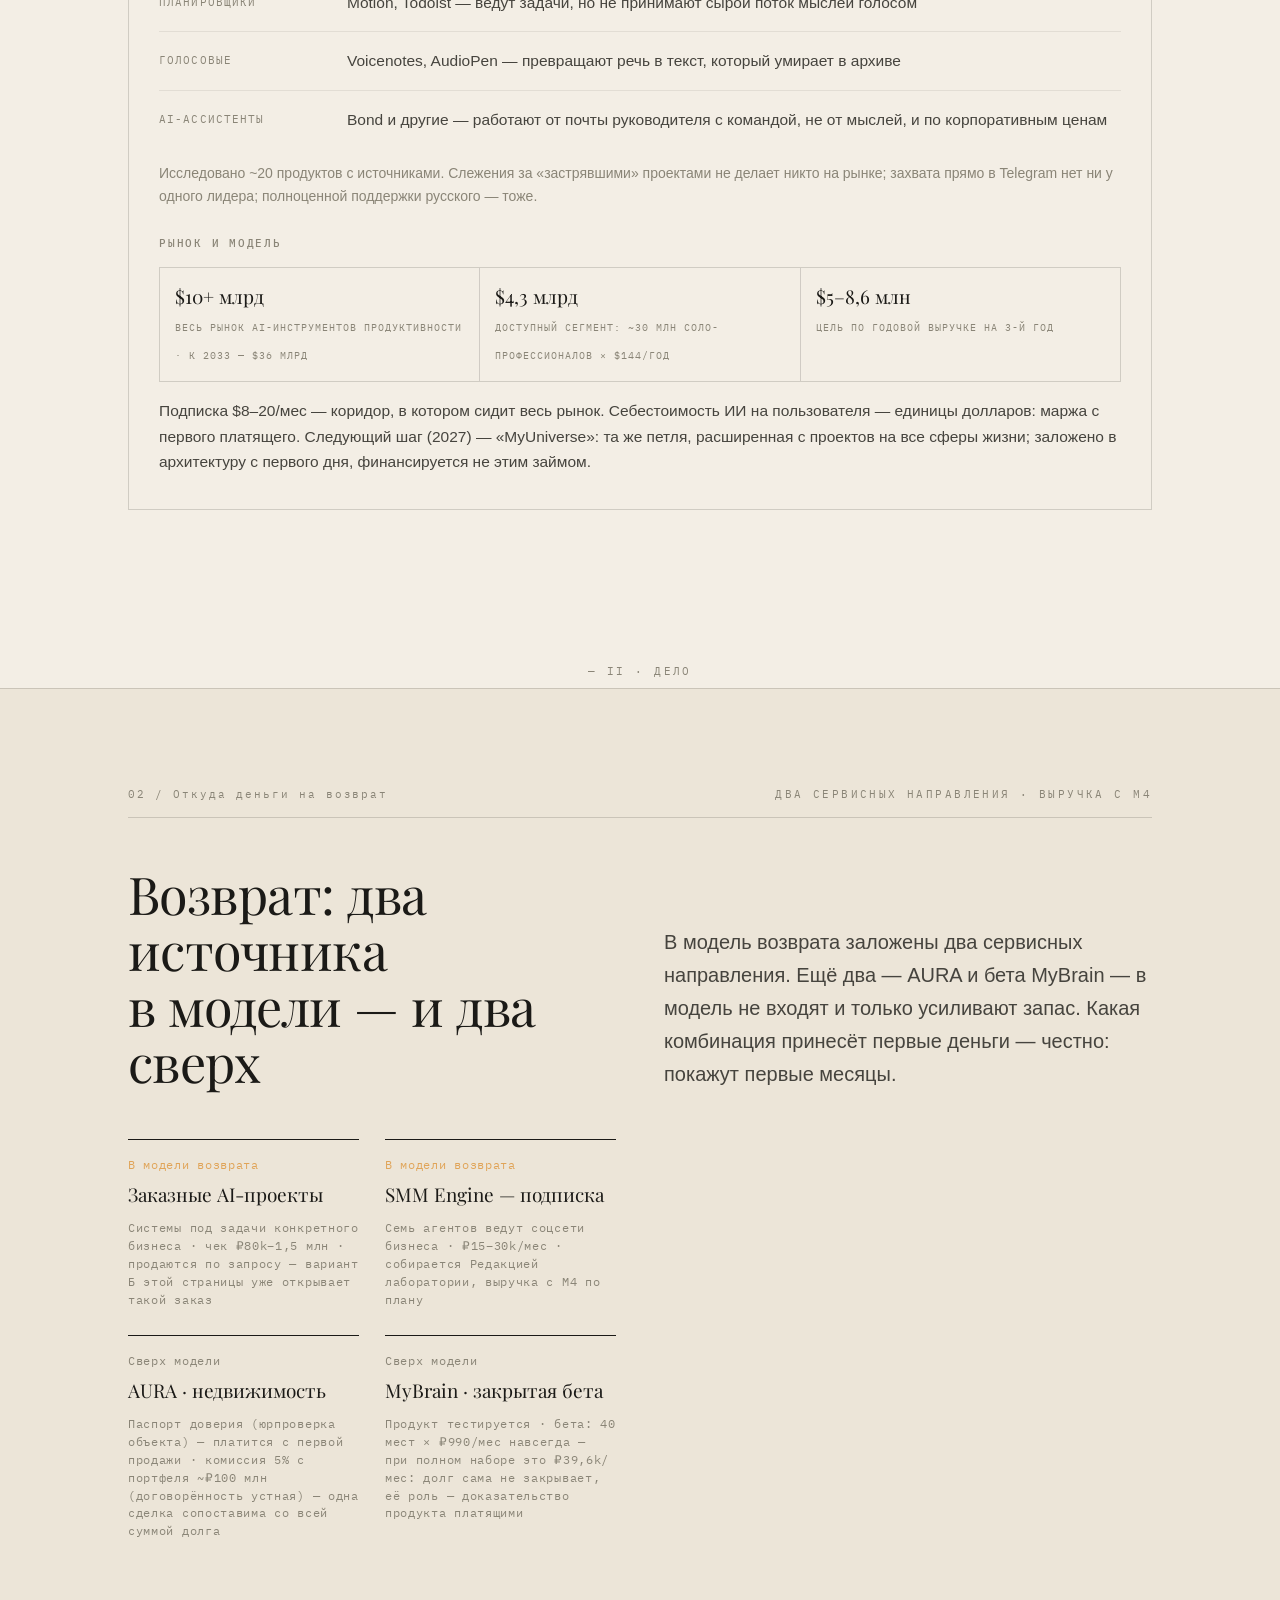
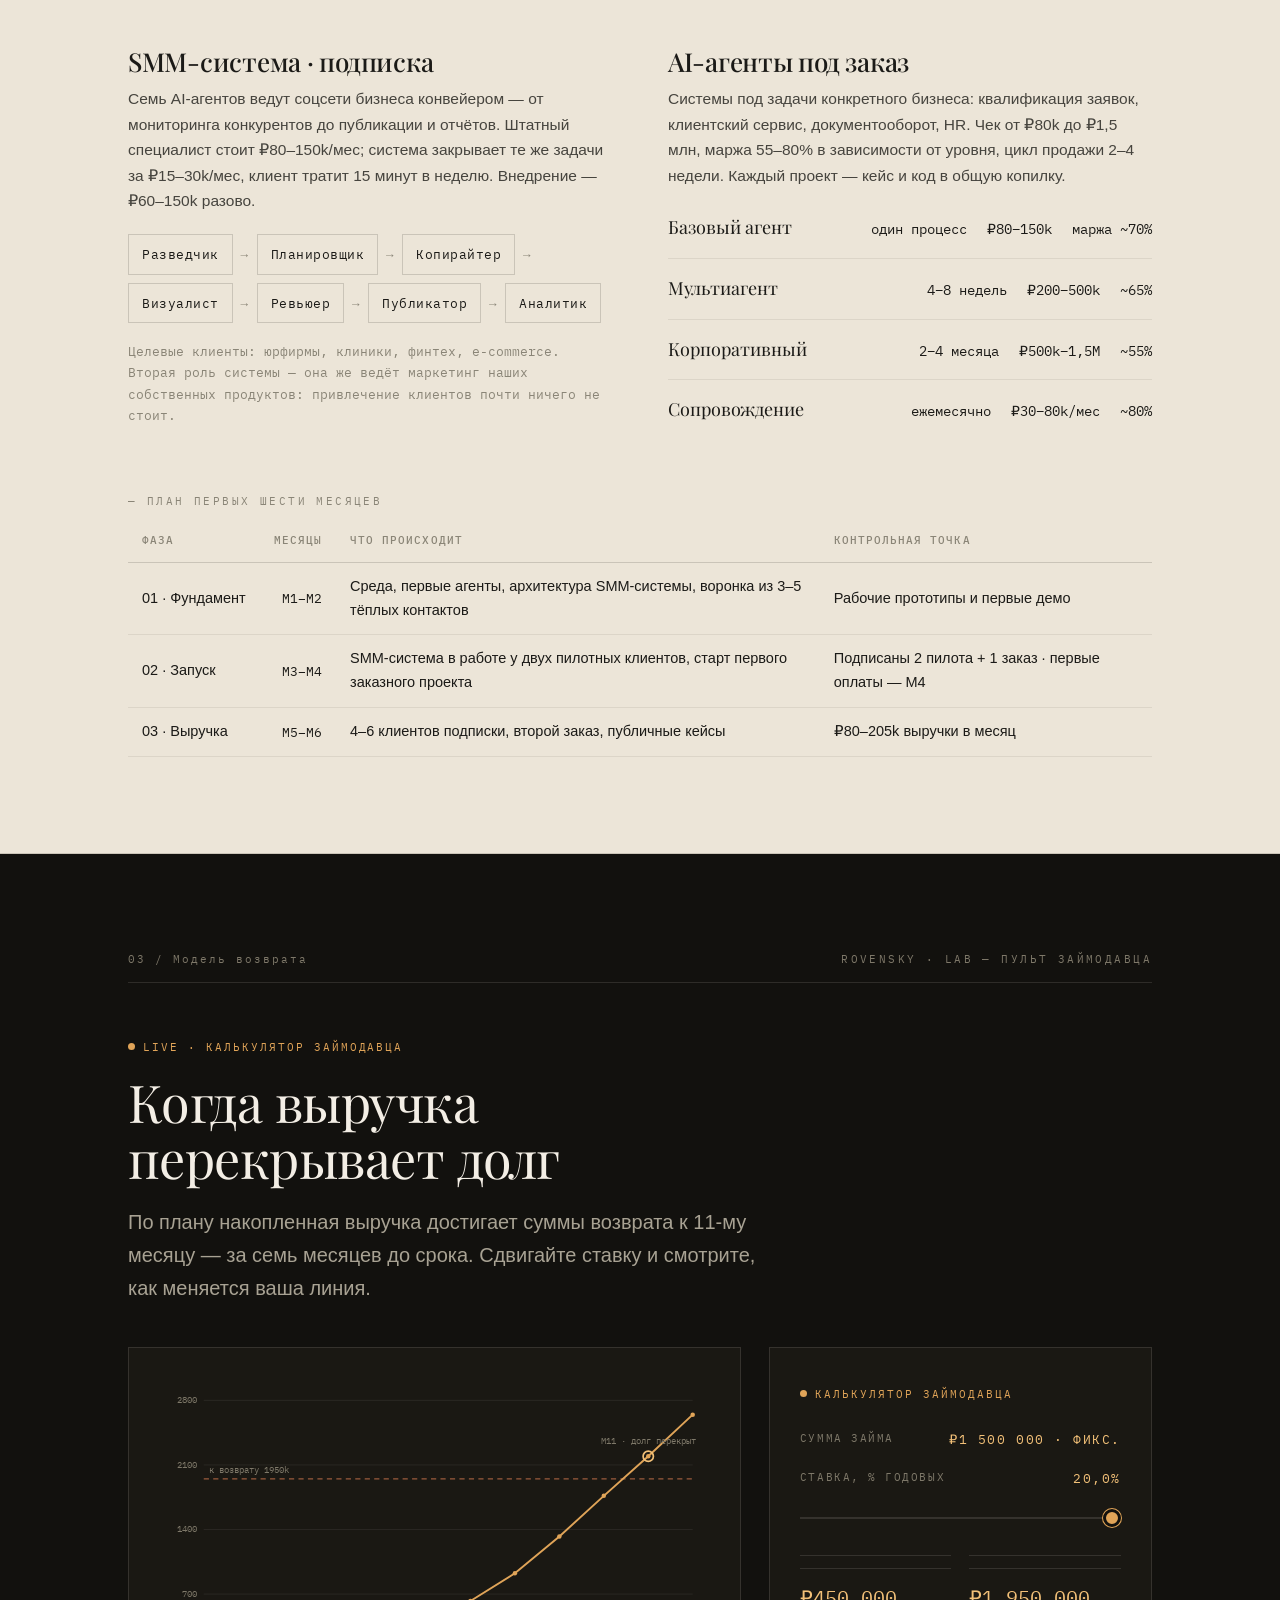
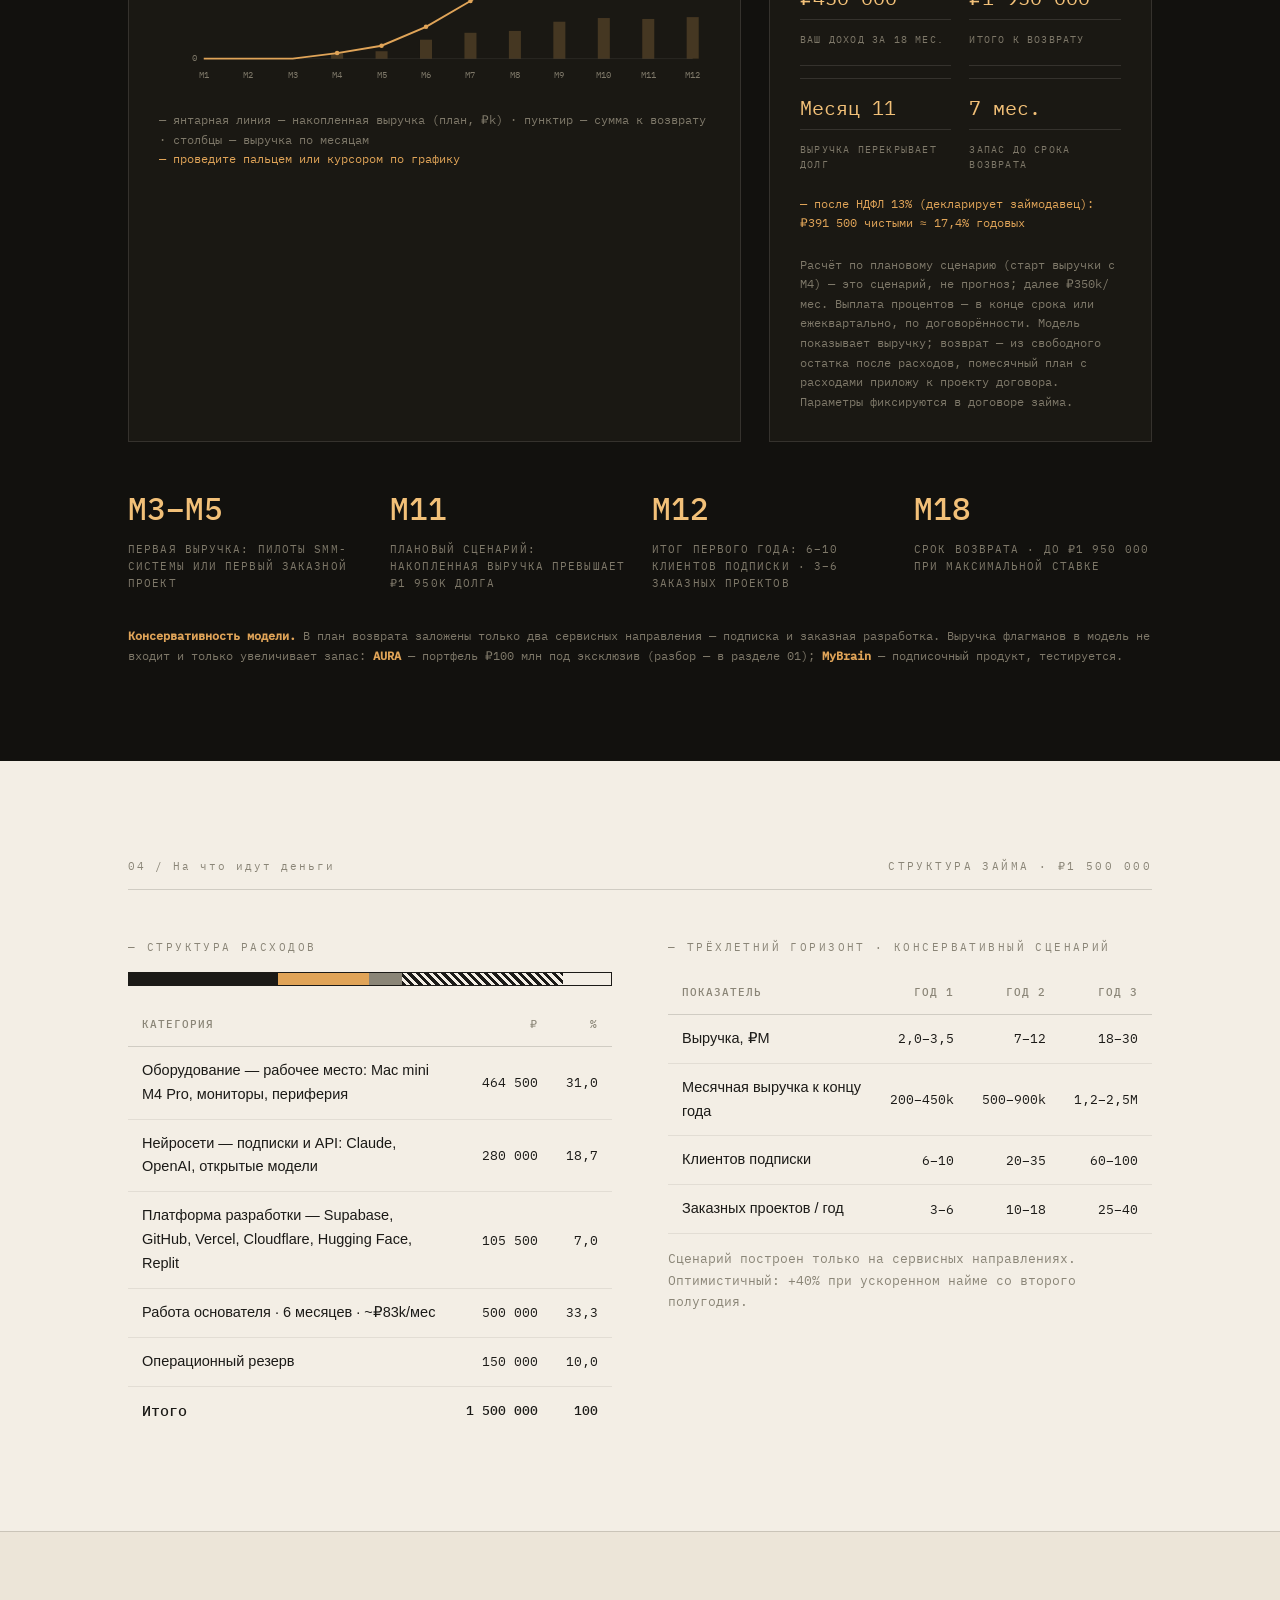
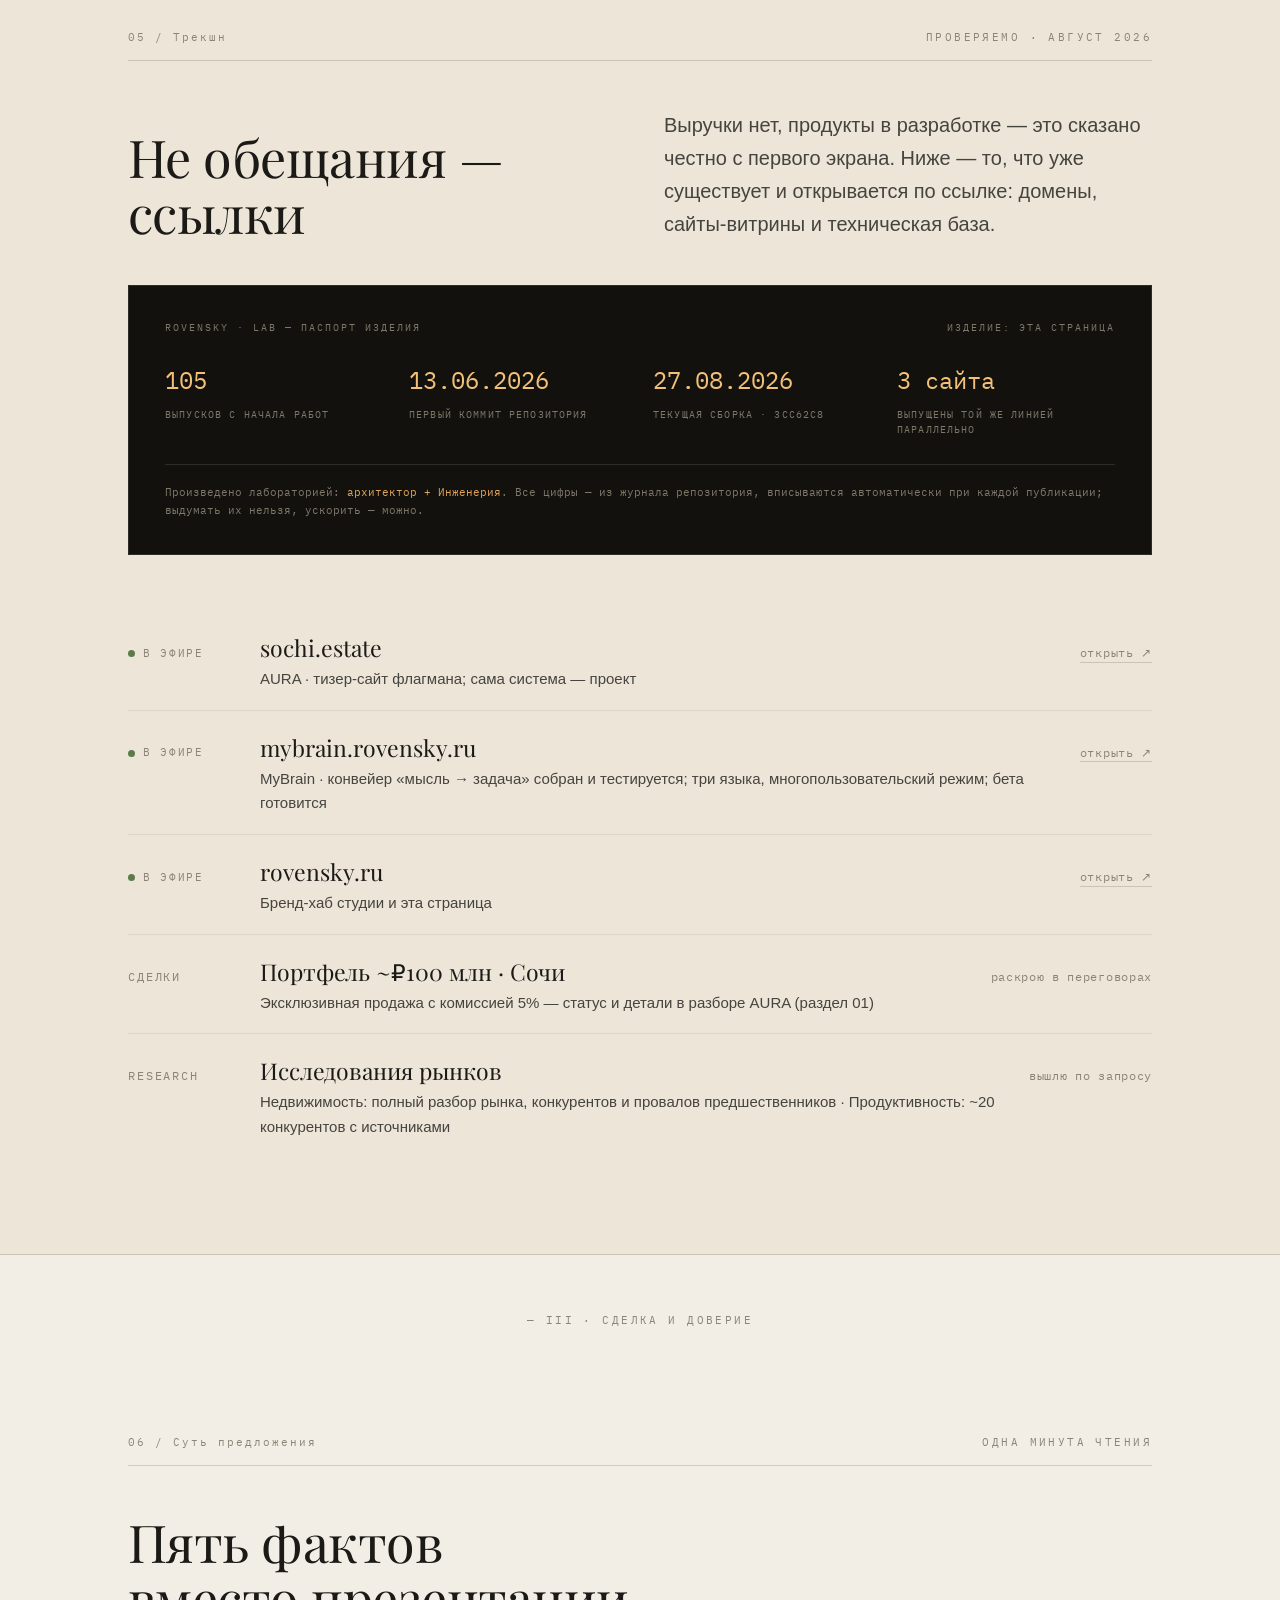
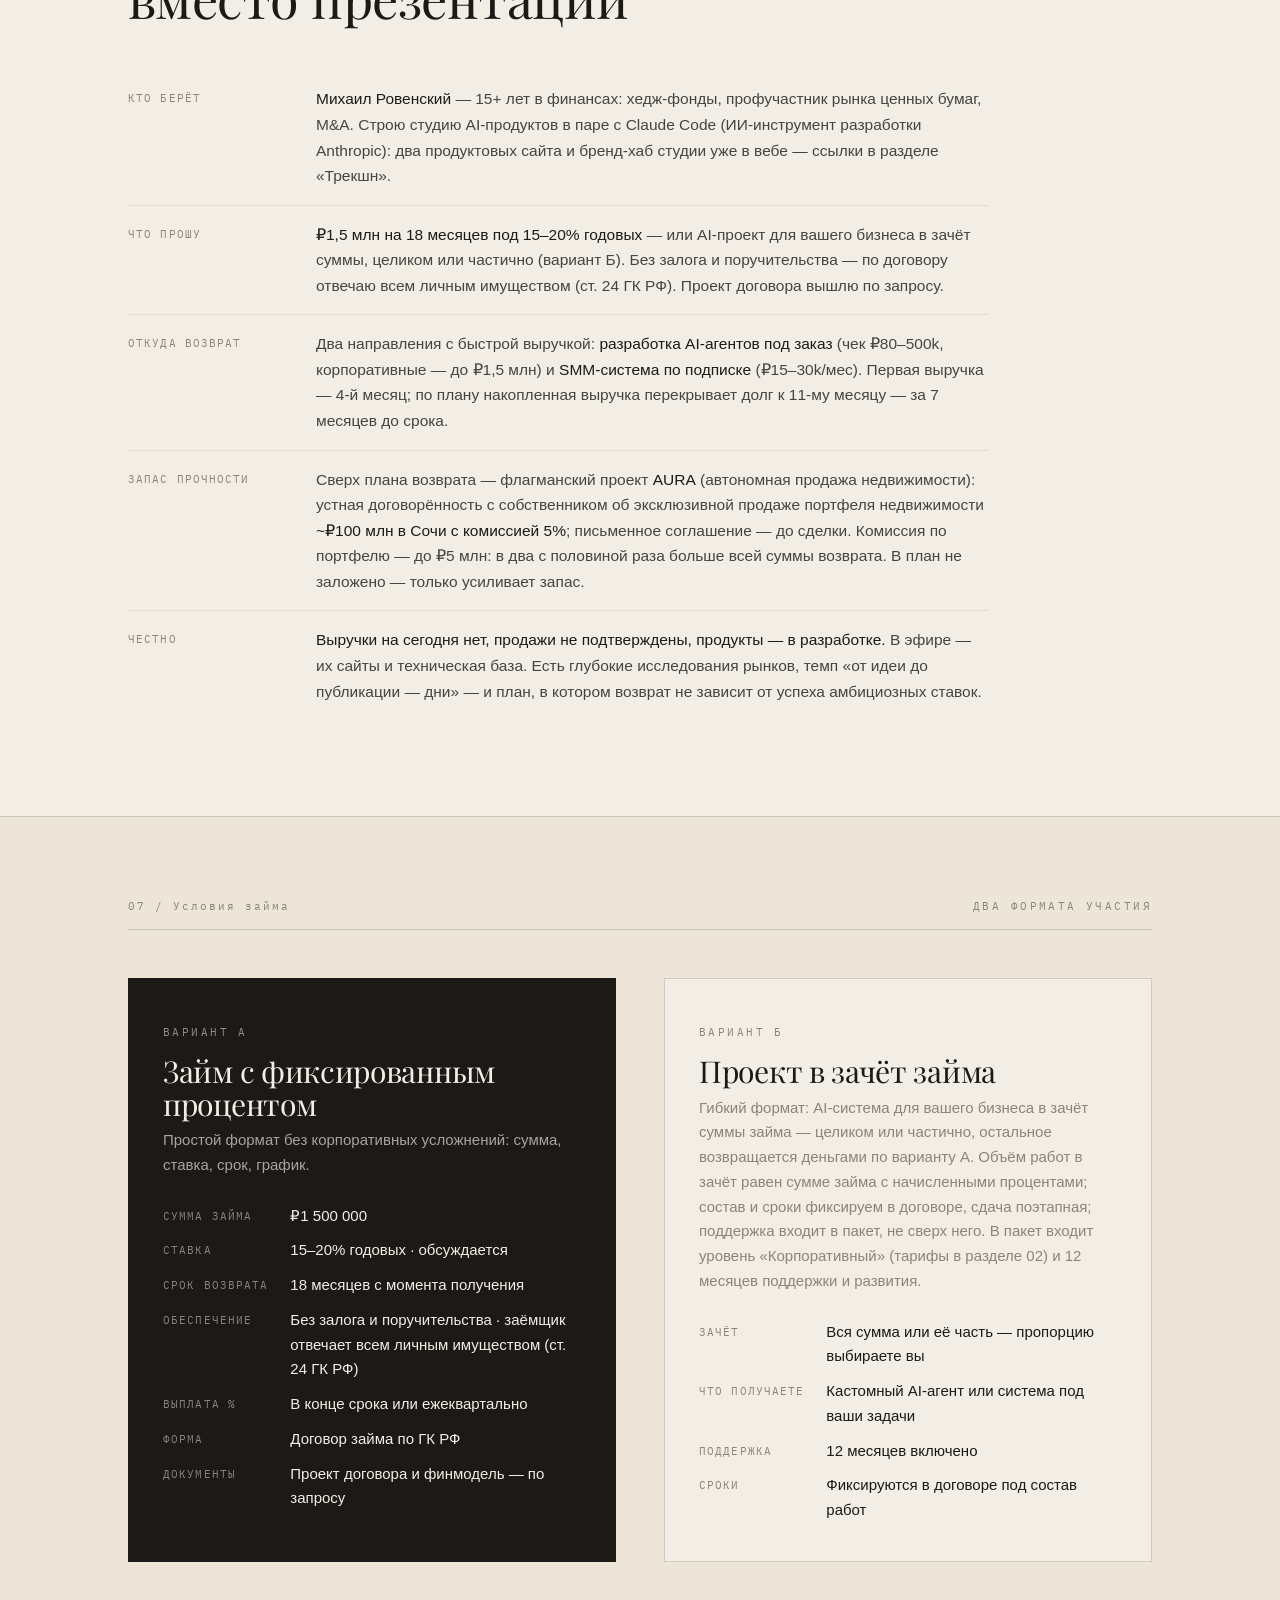
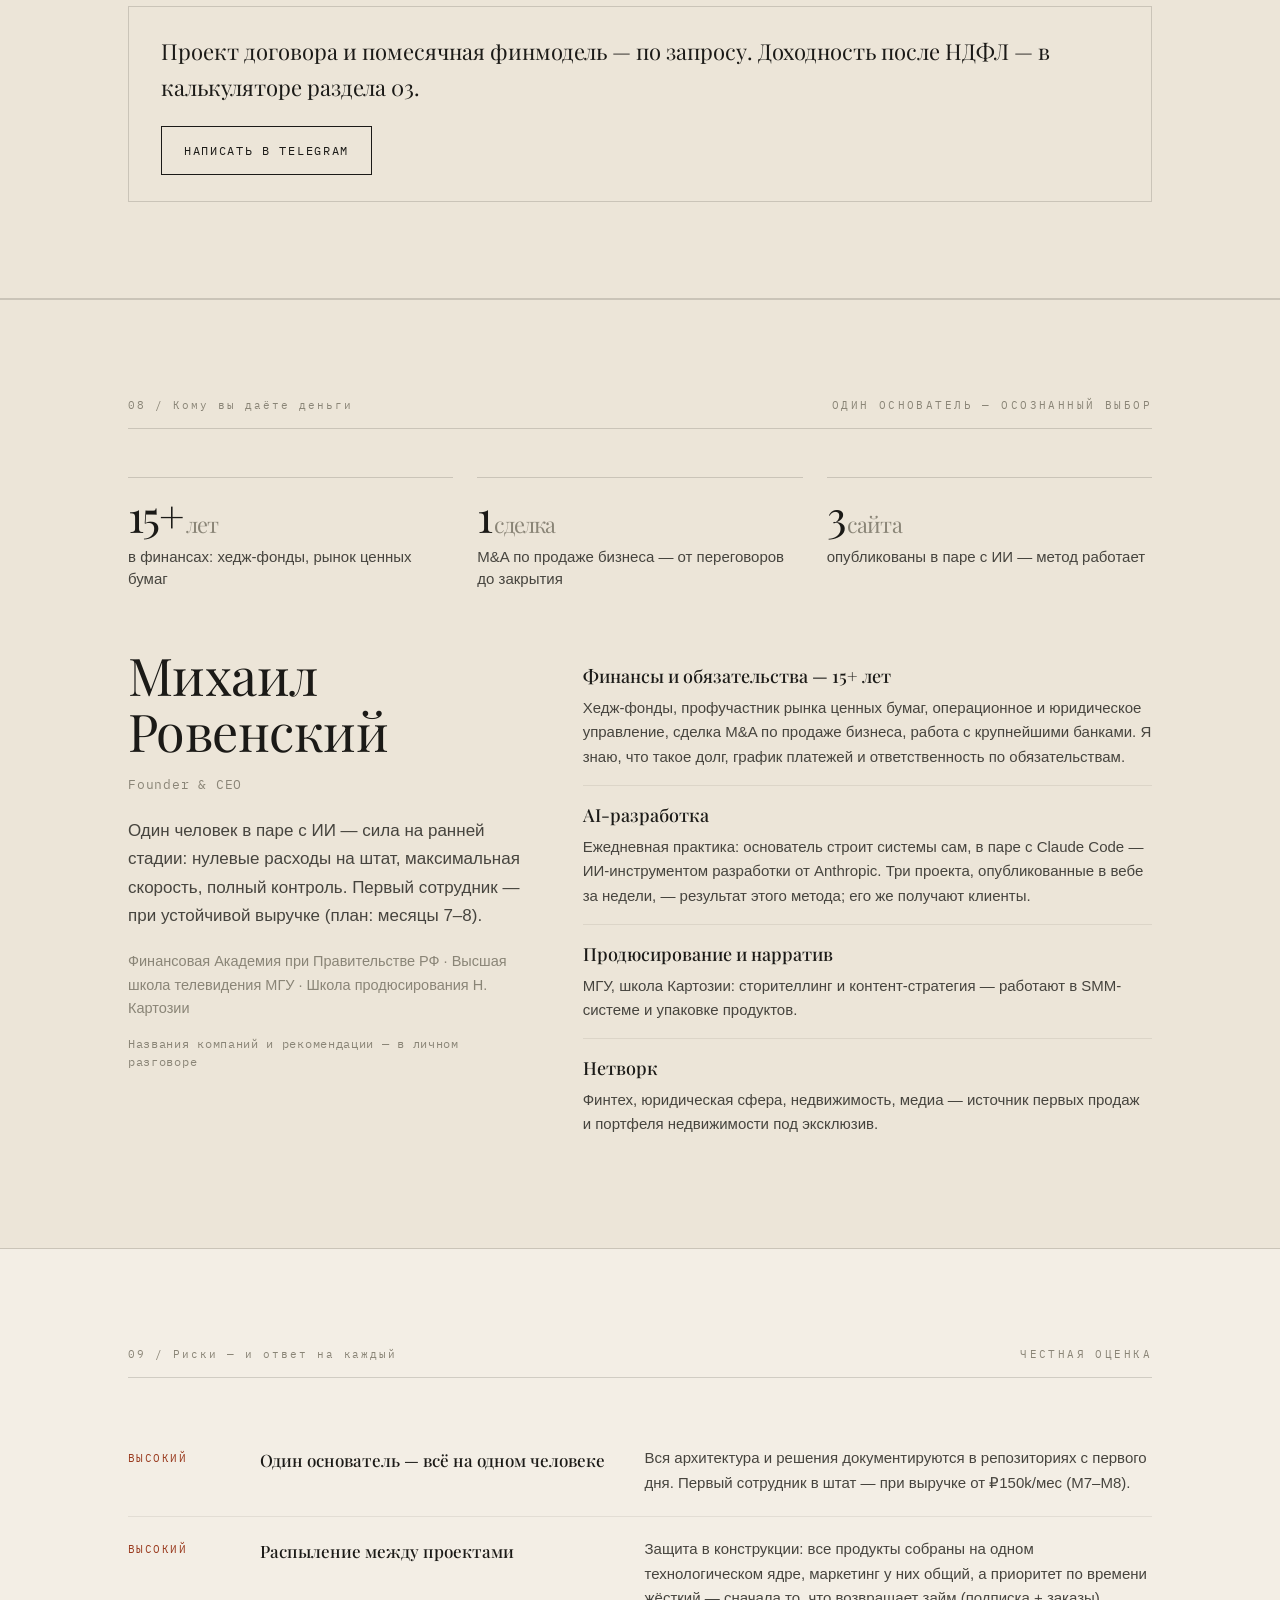
==== commit 0922d734: "Draft: 5-expert panel review applied (~40 fixes in one pass) Panel: credit analyst, 55yo cold reader" ====
--- a/next/index.html
+++ b/next/index.html
@@ -447,7 +447,7 @@
   </div>
   <div class="hero-bottom rv on rv-d2">
     <div class="hero-meta">
-      <div><b style="font-family:var(--mono);font-weight:400">₽1 500 000 · 15–20% годовых · 18 месяцев · возврат по плану — М11</b></div>
+      <div><b style="font-family:var(--mono);font-weight:400">₽1 500 000 · 15–20% годовых · возврат — к М18 · по плану выручка перекрывает долг к М11</b></div>
     </div>
     <div class="scroll-hint">Листайте</div>
   </div>
@@ -480,6 +480,11 @@
       <div class="q rv"><p>AI сжимает десятилетия прогресса в годы — агентные системы он называет ключевым механизмом этого сжатия.</p><div class="src">Дарио Амодеи · CEO Anthropic</div></div>
       <div class="q rv rv-d1"><p>Агентный AI — третья волна вычислений после ПК и интернета.</p><div class="src">Дженсен Хуанг · CEO NVIDIA</div></div>
       <div class="q rv rv-d2"><p>Агенты будут выполнять работу целых команд — и это происходит уже сейчас.</p><div class="src">Сэм Альтман · CEO OpenAI</div></div>
+    </div>
+    <div class="grid3 rv rv-d2" style="margin-top:34px;padding-top:26px;border-top:1px solid var(--line)">
+      <div><div style="font-family:var(--serif);font-size:24px">70–80%</div><p class="cap" style="margin-top:6px">оценка Амодеи: вероятность первой компании одного человека на $1 млрд — уже в 2026</p></div>
+      <div><div style="font-family:var(--serif);font-size:24px">$401 млн</div><p class="cap" style="margin-top:6px">выручка Medvi за первый год — два человека и дюжина ИИ-инструментов (Forbes)</p></div>
+      <div><div style="font-family:var(--serif);font-size:24px">700 человек</div><p class="cap" style="margin-top:6px">объём работы, который закрывает ИИ-ассистент Klarna — 2,3 млн диалогов</p></div>
     </div>
   </div>
 </section>
@@ -513,13 +518,6 @@
     </div>
     <p id="lab-read" class="rv">— коснитесь системы: что она делает и что уже сделано</p>
     <p class="cap rv rv-d1" style="margin-top:18px;max-width:640px">Что делают люди: стратегия, отношения с клиентами, финальное утверждение. Каждый выпуск лаборатории проходит ревью архитектора.</p>
-    <div class="rv" style="margin-top:56px;padding-top:36px;border-top:1px solid var(--line)">
-      <p class="eyebrow" style="margin-bottom:22px">— Почему сейчас · это строим не только мы</p>
-      <div class="grid3">
-        <div><div style="font-family:var(--serif);font-size:26px">70–80%</div><p class="cap" style="margin-top:8px">вероятность появления первой компании одного человека стоимостью $1 млрд уже в 2026 году — оценка Дарио Амодеи, CEO Anthropic</p></div>
-        <div><div style="font-family:var(--serif);font-size:26px">$401 млн</div><p class="cap" style="margin-top:8px">выручка телехелс-стартапа Medvi за первый год — два человека и дюжина ИИ-инструментов (Forbes, 2026)</p></div>
-        <div><div style="font-family:var(--serif);font-size:26px">700 человек</div><p class="cap" style="margin-top:8px">объём работы, который закрывает ИИ-ассистент Klarna в клиентской поддержке — 2,3 млн диалогов</p></div>
-      </div>
     </div>
 
   </div>
@@ -551,20 +549,21 @@
         <polygon id="evo1h" class="evo-h" points="676,136 671.1,147.8 664.5,141.6"/>
         <line id="evo2" class="evo" x1="552" y1="282" x2="670" y2="282"/>
         <polygon id="evo2h" class="evo-h" points="670,276 682,282 670,288"/>
-        <g class="mn n1 mn-d1" data-read="SMM Engine — семь агентов ведут соцсети клиента целиком · ₽15–30k/мес · первая выручка портфеля" tabindex="0"><rect x="40" y="90" width="180" height="64" rx="10"/><text class="mn-name" x="56" y="118">SMM Engine</text><text class="mn-sub" x="56" y="138">ПОДПИСКА · ВЫРУЧКА С М4</text></g>
+        <g class="mn n1 mn-d1" data-read="SMM Engine — семь агентов ведут соцсети клиента целиком · ₽15–30k/мес · первая выручка портфеля" tabindex="0"><rect x="40" y="90" width="180" height="64" rx="10"/><text class="mn-name" x="56" y="118">SMM Engine</text><text class="mn-sub" x="56" y="138">СТРОИТСЯ · ВЫРУЧКА С М4</text></g>
         <g class="mn n1 mn-d2" data-read="Заказная разработка — системы под задачи бизнеса · чек ₽80k–1,5 млн · возврат займа лежит здесь" data-link="" tabindex="0"><rect x="40" y="210" width="180" height="64" rx="10"/><text class="mn-name" x="56" y="238">AI-агенты под заказ</text><text class="mn-sub" x="56" y="258">ЧЕК ₽80K–1,5M</text></g>
-        <g class="mn n2 mn-d3" data-read="AURA — автономная продажа недвижимости · пайплайн ₽100 млн · первый платный продукт — юрпроверка объекта" data-link="" tabindex="0"><rect x="370" y="150" width="180" height="64" rx="10"/><text class="mn-name" x="386" y="178">AURA</text><text class="mn-sub" x="386" y="198">СТРОИТСЯ · НЕДВИЖИМОСТЬ</text><circle class="pulse" cx="532" cy="166" r="4"/></g>
-        <g class="mn n2 mn-d4" data-read="MyBrain — полный цикл от мысли до результата · тестируется · бета: 40 мест × ₽990/мес" data-link="evo2" tabindex="0"><rect x="370" y="250" width="180" height="64" rx="10"/><text class="mn-name" x="386" y="278">MyBrain</text><text class="mn-sub" x="386" y="298">СТРОИТСЯ · ПРОДУКТИВНОСТЬ</text><circle class="pulse" cx="532" cy="266" r="4"/></g>
+        <g class="mn n2 mn-d3" data-read="AURA — автономная продажа недвижимости · пайплайн ₽100 млн · первый платный продукт — юрпроверка объекта" data-link="" tabindex="0"><rect x="370" y="150" width="180" height="64" rx="10"/><text class="mn-name" x="386" y="178">AURA</text><text class="mn-sub" x="386" y="198">ПРОЕКТ · НЕДВИЖИМОСТЬ</text><circle class="pulse" cx="532" cy="166" r="4"/></g>
+        <g class="mn n2 mn-d4" data-read="MyBrain — полный цикл от мысли до результата · тестируется · бета: 40 мест × ₽990/мес" data-link="evo2" tabindex="0"><rect x="370" y="250" width="180" height="64" rx="10"/><text class="mn-name" x="386" y="278">MyBrain</text><text class="mn-sub" x="386" y="298">ТЕСТИРУЕТСЯ · ПРОДУКТИВНОСТЬ</text><circle class="pulse" cx="532" cy="266" r="4"/></g>
         <g class="mn n3 mn-d5" data-read="Meridian — инфраструктура рыночной правды для ИИ-агентов · вырастает из ядра MyBrain · финансируется следующими раундами" data-link="evo1" tabindex="0"><rect x="680" y="90" width="180" height="64" rx="10"/><text class="mn-name" x="696" y="118">Meridian</text><text class="mn-sub" x="696" y="138">ВЫРАСТАЕТ ИЗ MYBRAIN</text></g>
         <g class="mn n3 mn-d6" data-read="MyUniverse — операционная система жизни · вырастает из MyBrain · финансируется следующими раундами" data-link="evo2" tabindex="0"><rect x="680" y="250" width="180" height="64" rx="10"/><text class="mn-name" x="696" y="278">MyUniverse</text><text class="mn-sub" x="696" y="298">ВЫРАСТАЕТ ИЗ MYBRAIN</text></g>
       </svg>
     </div>
     <p id="map-read" class="rv">— одно ядро, три горизонта: тап по узлу покажет, что это и когда</p>
+    <p class="cap rv rv-d1" style="margin-top:14px;max-width:680px">Роли в конструкции: сервисы возвращают займ · флагманы растят стоимость компании · платформы финансируются следующими раундами, не этим займом. Каждая ступень собирается на одном ядре и финансирует следующую.</p>
     <div class="grid3 rv">
       <div class="vcard hl">
         <span class="eyebrow">Флагман · недвижимость</span>
         <h3>AURA</h3>
-        <p class="sub"><b>Не CRM для риелтора — замена процесса.</b> Первая система, в которой объект недвижимости продаёт себя сам: проверяет юридическую чистоту, вычисляет покупателя и ведёт продажу. Первый платный продукт — юридическая проверка объекта, платится с первого дня.</p>
+        <p class="sub"><b>Не CRM для риелтора — замена процесса.</b> Первая система, в которой объект недвижимости продаёт себя сам: проверяет юридическую чистоту, вычисляет покупателя и ведёт продажу. Первый платный продукт — юридическая проверка объекта, платится с первой продажи.</p>
         <dl class="spec">
           <dt>Пайплайн</dt><dd>Портфель ~₽100 млн · Сочи · комиссия 5% (раздел 06)</dd>
           <dt>Рынок РФ</dt><dd>₽150–500 млрд/год комиссий посредников</dd>
@@ -597,7 +596,7 @@
       <summary><span><span class="t">Разобрать AURA подробнее</span> &nbsp;<span class="hint">флагман · 2 минуты</span></span><span class="pl">+</span></summary>
       <div class="acc-body">
         <h4>Идея одним абзацем</h4>
-        <p style="font-size:15.5px;color:var(--ink-soft)">Во всех сервисах мира объект недвижимости — пассивная строчка в каталоге, вокруг которой суетятся люди. AURA делает объект действующим лицом: система устанавливает юридическую истину о нём (по данным Росреестра), вычисляет, кто его покупатель и где он находится, доставляет объект туда, отвечает покупателям круглосуточно и отчитывается собственнику фактами. Эта ниша — «автономный продавец» — пуста во всём мире: классифайды зарабатывают на риэлторах и не могут их заменить, а ИИ-инструменты продают риэлторам лопаты.</p>
+        <p style="font-size:15.5px;color:var(--ink-soft)">Во всех сервисах мира объект недвижимости — пассивная строчка в каталоге, вокруг которой суетятся люди. AURA делает объект действующим лицом: система устанавливает юридическую истину о нём (по данным Росреестра), вычисляет, кто его покупатель и где он находится, доставляет объект туда, отвечает покупателям круглосуточно и отчитывается собственнику фактами. Эта ниша — «автономный продавец» — пуста во всём мире: доски объявлений (Авито, ЦИАН) зарабатывают на риэлторах и не могут их заменить, а ИИ-инструменты продают риэлторам лопаты.</p>
         <h4>Как зарабатывает с первого дня</h4>
         <p style="font-size:15.5px;color:var(--ink-soft)">Первый платный продукт — <strong>Паспорт доверия</strong>: юридическая проверка объекта по государственным реестрам. Покупателю — пакеты проверок 3/5/10 объектов (он проверяет несколько лотов за цикл покупки), собственнику — публичный «Знак» для чистых объектов или приватный «Аудит» с планом устранения проблем. Комиссия за саму продажу — только по факту сделки, ни рубля за «попытку».</p>
         <h4>Пайплайн: портфель ₽100 млн</h4>
@@ -638,26 +637,6 @@
         <p style="font-size:15.5px;color:var(--ink-soft);margin-top:16px">Подписка $8–20/мес — коридор, в котором сидит весь рынок. Себестоимость ИИ на пользователя — единицы долларов: маржа с первого платящего. Следующий шаг (2027) — «MyUniverse»: та же петля, расширенная с проектов на все сферы жизни; заложено в архитектуру с первого дня, финансируется не этим займом.</p>
       </div>
     </details>
-
-    <p class="eyebrow rv" style="margin:64px 0 6px">— Траектория студии · от малых шагов к глобальным продуктам</p>
-    <div class="rv">
-      <div class="step">
-        <div class="no"><b>Ступень 1</b>сейчас · 2026</div>
-        <div><h4>Сервисы</h4><p>Заказная разработка AI-агентов и SMM-система по подписке. Быстрая выручка, короткий цикл, тёплый нетворк.</p></div>
-        <div class="role"><span class="cap">Роль в конструкции</span>Выручка с М4 — возврат этого займа целиком лежит здесь. Плюс кейсы, код и клиентская база для следующей ступени.</div>
-      </div>
-      <div class="step">
-        <div class="no"><b>Ступень 2</b>2026–2027</div>
-        <div><h4>Флагманы: AURA · MyBrain</h4><p>Продукты-категории на рынках, где ниша пуста: автономная продажа недвижимости (пайплайн ₽100 млн уже в проработке) и операционная система соло-предпринимателя.</p></div>
-        <div class="role"><span class="cap">Роль в конструкции</span>Стоимость компании к Seed-раунду. Для этого займа — только запас прочности: их выручка в модель возврата не заложена.</div>
-      </div>
-      <div class="step" style="border-bottom:0">
-        <div class="no"><b>Ступень 3</b>2027</div>
-        <div><h4>Глобальные платформы: MyUniverse · Meridian</h4><p>MyUniverse — операционная система жизни, вырастает из MyBrain (архитектура заложена с первого дня). Meridian — инфраструктура рыночной правды для ИИ-агентов, вырастает из ядра MyBrain.</p></div>
-        <div class="role"><span class="cap">Роль в конструкции</span>Масштаб студии. Финансируются следующими раундами, не этим займом. Подробно — при встрече.</div>
-      </div>
-    </div>
-    <p class="fin-note rv" style="margin-top:22px">Каждая ступень финансирует следующую и собирается на одном технологическом ядре — поэтому это последовательность, а не распыление.</p>
   </div>
 </section>
 <div class="wrap" style="padding:56px 24px 8px"><p class="eyebrow" style="text-align:center;color:var(--taupe)">— II · Дело</p></div>
@@ -665,13 +644,13 @@
   <div class="wrap">
     <div class="sec-head rv"><span class="section-no">02 / Откуда деньги на возврат</span><span class="eyebrow">Два сервисных направления · выручка с М4</span></div>
     <div class="grid2" style="align-items:end;margin-bottom:52px">
-      <div class="rv"><h2>Четыре источника<br>возврата</h2></div>
-      <div class="rv rv-d1"><p class="lede">Возврат — портфельная ставка, а не один продукт. Какое направление принесёт первые деньги — честно: покажут первые месяцы. Для возврата достаточно, чтобы сработало любое крупное — или комбинация малых.</p></div>
+      <div class="rv"><h2>Возврат: два источника<br>в модели — и два сверх</h2></div>
+      <div class="rv rv-d1"><p class="lede">В модель возврата заложены два сервисных направления. Ещё два — AURA и бета MyBrain — в модель не входят и только усиливают запас. Какая комбинация принесёт первые деньги — честно: покажут первые месяцы.</p></div>
     <div class="grid2 rv" style="margin-bottom:56px;gap:26px">
-      <div style="border-top:1px solid var(--ink);padding-top:16px"><b style="font-family:var(--serif);font-size:19px;font-weight:400">Заказные AI-проекты</b><p class="cap" style="margin-top:8px">Системы под задачи конкретного бизнеса · чек ₽80k–1,5 млн · продаются по запросу — вариант Б этой страницы уже открывает такой заказ</p></div>
-      <div style="border-top:1px solid var(--ink);padding-top:16px"><b style="font-family:var(--serif);font-size:19px;font-weight:400">SMM-система по подписке</b><p class="cap" style="margin-top:8px">Семь агентов ведут соцсети бизнеса · ₽15–30k/мес · собирается Редакцией лаборатории, выручка с М4 по плану</p></div>
-      <div style="border-top:1px solid var(--ink);padding-top:16px"><b style="font-family:var(--serif);font-size:19px;font-weight:400">AURA · недвижимость</b><p class="cap" style="margin-top:8px">Паспорт доверия (юрпроверка объекта) — платится с первой продажи · комиссия 5% с портфеля ~₽100 млн (договорённость устная) — одна сделка сопоставима со всей суммой долга</p></div>
-      <div style="border-top:1px solid var(--ink);padding-top:16px"><b style="font-family:var(--serif);font-size:19px;font-weight:400">MyBrain · закрытая бета</b><p class="cap" style="margin-top:8px">Продукт тестируется · бета: 40 мест × ₽990/мес навсегда — при полном наборе это ₽39,6k/мес: долг сама не закрывает, её роль — доказательство продукта платящими</p></div>
+      <div style="border-top:1px solid var(--ink);padding-top:16px"><span class="cap" style="color:var(--amber);display:block;margin-bottom:6px">В модели возврата</span><b style="font-family:var(--serif);font-size:19px;font-weight:400">Заказные AI-проекты</b><p class="cap" style="margin-top:8px">Системы под задачи конкретного бизнеса · чек ₽80k–1,5 млн · продаются по запросу — вариант Б этой страницы уже открывает такой заказ</p></div>
+      <div style="border-top:1px solid var(--ink);padding-top:16px"><span class="cap" style="color:var(--amber);display:block;margin-bottom:6px">В модели возврата</span><b style="font-family:var(--serif);font-size:19px;font-weight:400">SMM Engine — подписка</b><p class="cap" style="margin-top:8px">Семь агентов ведут соцсети бизнеса · ₽15–30k/мес · собирается Редакцией лаборатории, выручка с М4 по плану</p></div>
+      <div style="border-top:1px solid var(--ink);padding-top:16px"><span class="cap" style="display:block;margin-bottom:6px">Сверх модели</span><b style="font-family:var(--serif);font-size:19px;font-weight:400">AURA · недвижимость</b><p class="cap" style="margin-top:8px">Паспорт доверия (юрпроверка объекта) — платится с первой продажи · комиссия 5% с портфеля ~₽100 млн (договорённость устная) — одна сделка сопоставима со всей суммой долга</p></div>
+      <div style="border-top:1px solid var(--ink);padding-top:16px"><span class="cap" style="display:block;margin-bottom:6px">Сверх модели</span><b style="font-family:var(--serif);font-size:19px;font-weight:400">MyBrain · закрытая бета</b><p class="cap" style="margin-top:8px">Продукт тестируется · бета: 40 мест × ₽990/мес навсегда — при полном наборе это ₽39,6k/мес: долг сама не закрывает, её роль — доказательство продукта платящими</p></div>
     </div>
     </div>
     <div class="grid2" style="gap:56px;align-items:start;margin-bottom:52px">
@@ -697,7 +676,7 @@
       <table class="fin">
         <tr><th>Фаза</th><th>Месяцы</th><th style="text-align:left">Что происходит</th><th style="text-align:left">Контрольная точка</th></tr>
         <tr><td style="white-space:nowrap">01 · Фундамент</td><td class="mono">М1–М2</td><td style="text-align:left">Среда, первые агенты, архитектура SMM-системы, воронка из 3–5 тёплых контактов</td><td style="text-align:left">Рабочие прототипы и первые демо</td></tr>
-        <tr><td style="white-space:nowrap">02 · Запуск</td><td class="mono">М3–М4</td><td style="text-align:left">SMM-система в работе у двух пилотных клиентов, старт первого заказного проекта</td><td style="text-align:left">2 платящих клиента + 1 заказ</td></tr>
+        <tr><td style="white-space:nowrap">02 · Запуск</td><td class="mono">М3–М4</td><td style="text-align:left">SMM-система в работе у двух пилотных клиентов, старт первого заказного проекта</td><td style="text-align:left">Подписаны 2 пилота + 1 заказ · первые оплаты — М4</td></tr>
         <tr><td style="white-space:nowrap">03 · Выручка</td><td class="mono">М5–М6</td><td style="text-align:left">4–6 клиентов подписки, второй заказ, публичные кейсы</td><td style="text-align:left">₽80–205k выручки в месяц</td></tr>
       </table>
     </div>
@@ -705,7 +684,7 @@
 </section>
 <section id="plan" class="terminal">
   <div class="wrap" style="position:relative;z-index:1">
-    <div class="sec-head rv"><span class="section-no">03 / Модель возврата</span><span class="eyebrow">ROVENSKY · TERMINAL VIEW</span></div>
+    <div class="sec-head rv"><span class="section-no">03 / Модель возврата</span><span class="eyebrow">Rovensky · Lab — пульт займодавца</span></div>
     <div class="term-tag rv">Live · калькулятор займодавца</div>
     <div class="rv" style="max-width:720px;margin-bottom:42px">
       <h2 style="color:var(--paper)">Когда выручка<br>перекрывает долг</h2>
@@ -738,16 +717,16 @@
           <div><div class="v" id="o-margin">7 мес.</div><div class="l">Запас до срока возврата</div></div>
         </div>
         <div class="term-note" id="o-net" style="color:var(--amber)">— после НДФЛ 13% (декларирует займодавец): ₽391 500 чистыми ≈ 17,4% годовых</div>
-        <div class="term-note">Расчёт по плановой выручке М4–М12, далее — консервативно ₽350k/мес. Выплата процентов — в конце срока или ежеквартально, по договорённости. Модель показывает выручку; возврат — из свободного остатка после расходов, помесячный план с расходами приложу к проекту договора. Параметры фиксируются в договоре займа.</div>
+        <div class="term-note">Расчёт по плановому сценарию (старт выручки с М4) — это сценарий, не прогноз; далее ₽350k/мес. Выплата процентов — в конце срока или ежеквартально, по договорённости. Модель показывает выручку; возврат — из свободного остатка после расходов, помесячный план с расходами приложу к проекту договора. Параметры фиксируются в договоре займа.</div>
       </div>
     </div>
     <div class="tgrid4" style="margin-top:42px">
-      <div class="term-stat rv"><div class="v">М4</div><div class="l">Первая выручка: внедрение SMM-системы, старт заказной разработки</div></div>
-      <div class="term-stat rv rv-d1"><div class="v">М11</div><div class="l">Накоплено ₽2 195k — больше ₽1 950k долга при ставке 20%</div></div>
+      <div class="term-stat rv"><div class="v">М3–М5</div><div class="l">Первая выручка: пилоты SMM-системы или первый заказной проект</div></div>
+      <div class="term-stat rv rv-d1"><div class="v">М11</div><div class="l">Плановый сценарий: накопленная выручка превышает ₽1 950k долга</div></div>
       <div class="term-stat rv rv-d2"><div class="v">М12</div><div class="l">Итог первого года: 6–10 клиентов подписки · 3–6 заказных проектов</div></div>
       <div class="term-stat rv rv-d3"><div class="v">М18</div><div class="l">Срок возврата · до ₽1 950 000 при максимальной ставке</div></div>
     </div>
-    <div class="term-note rv" style="margin-top:34px"><b>Консервативность модели.</b> В план возврата заложены только два сервисных направления — подписка и заказная разработка. Выручка флагманов в модель не входит и только увеличивает запас: <b>AURA</b> — пайплайн ₽100 млн с комиссией до ₽5 млн (раздел 06); <b>MyBrain</b> — подписочный продукт, сейчас в разработке.</div>
+    <div class="term-note rv" style="margin-top:34px"><b>Консервативность модели.</b> В план возврата заложены только два сервисных направления — подписка и заказная разработка. Выручка флагманов в модель не входит и только увеличивает запас: <b>AURA</b> — портфель ₽100 млн под эксклюзив (разбор — в разделе 01); <b>MyBrain</b> — подписочный продукт, тестируется.</div>
   </div>
 </section>
 <section id="budget">
@@ -756,12 +735,20 @@
     <div class="grid2" style="gap:56px;align-items:start">
       <div class="rv">
         <p class="eyebrow" style="margin-bottom:16px">— Структура расходов</p>
+    <div class="rv" style="margin:6px 0 18px;display:flex;height:14px;border:1px solid var(--ink)">
+      <div style="width:31%;background:var(--ink)" title="Оборудование 31%"></div>
+      <div style="width:18.7%;background:var(--amber)" title="Нейросети 18,7%"></div>
+      <div style="width:7%;background:var(--taupe)" title="Платформа 7%"></div>
+      <div style="width:33.3%;background:repeating-linear-gradient(45deg,var(--ink),var(--ink) 3px,transparent 3px,transparent 6px)" title="Работа основателя 33,3%"></div>
+      <div style="width:10%;background:transparent" title="Резерв 10%"></div>
+    </div>
+
         <div style="overflow-x:auto"><table class="fin">
           <tr><th>Категория</th><th>₽</th><th>%</th></tr>
-          <tr><td>Оборудование — рабочее место</td><td class="mono">464 500</td><td class="mono">31,0</td></tr>
+          <tr><td>Оборудование — рабочее место: Mac mini M4 Pro, мониторы, периферия</td><td class="mono">464 500</td><td class="mono">31,0</td></tr>
           <tr><td>Нейросети — подписки и API: Claude, OpenAI, открытые модели</td><td class="mono">280 000</td><td class="mono">18,7</td></tr>
           <tr><td>Платформа разработки — Supabase, GitHub, Vercel, Cloudflare, Hugging&nbsp;Face, Replit</td><td class="mono">105 500</td><td class="mono">7,0</td></tr>
-          <tr><td>Работа основателя · 6 месяцев</td><td class="mono">500 000</td><td class="mono">33,3</td></tr>
+          <tr><td>Работа основателя · 6 месяцев · ~₽83k/мес</td><td class="mono">500 000</td><td class="mono">33,3</td></tr>
           <tr><td>Операционный резерв</td><td class="mono">150 000</td><td class="mono">10,0</td></tr>
           <tr class="total"><td>Итого</td><td class="mono">1 500 000</td><td class="mono">100</td></tr>
         </table></div>
@@ -785,7 +772,7 @@
     <div class="sec-head rv"><span class="section-no">05 / Трекшн</span><span class="eyebrow">Проверяемо · август 2026</span></div>
     <div class="grid2" style="align-items:end;margin-bottom:44px">
       <div class="rv"><h2>Не обещания —<br>ссылки</h2></div>
-      <div class="rv rv-d1"><p class="lede">Выручки нет, продукты в разработке — это сказано честно и на этой странице — в разделе 06. Ниже — то, что уже существует и открывается по ссылке: домены, сайты-витрины и техническая база.</p></div>
+      <div class="rv rv-d1"><p class="lede">Выручки нет, продукты в разработке — это сказано честно с первого экрана. Ниже — то, что уже существует и открывается по ссылке: домены, сайты-витрины и техническая база.</p></div>
     </div>
     <div class="passport rv" style="margin-bottom:56px">
       <div class="pp-tag"><span>Rovensky · Lab — паспорт изделия</span><span>Изделие: эта страница</span></div>
@@ -795,13 +782,13 @@
         <div><div class="pp-v" id="pp-last">27.08.2026</div><div class="pp-l">текущая сборка · <span id="pp-hash">3cc62c8</span></div></div>
         <div><div class="pp-v">3 сайта</div><div class="pp-l">выпущены той же линией параллельно</div></div>
       </div>
-      <div class="pp-note">Произведено лабораторией: <b>архитектор + отдел разработки</b>. Все цифры — из журнала репозитория, вписываются автоматически при каждой публикации; выдумать их нельзя, ускорить — можно.</div>
+      <div class="pp-note">Произведено лабораторией: <b>архитектор + Инженерия</b>. Все цифры — из журнала репозитория, вписываются автоматически при каждой публикации; выдумать их нельзя, ускорить — можно.</div>
     </div>
     <div class="rv">
-      <div class="tr-row"><span class="live-tag">В эфире</span><div><div class="name">sochi.estate</div><div class="desc">AURA · тизер-сайт флагмана; сама система — в разработке</div></div><a href="https://www.sochi.estate" target="_blank" rel="noopener" class="cap">открыть ↗</a></div>
+      <div class="tr-row"><span class="live-tag">В эфире</span><div><div class="name">sochi.estate</div><div class="desc">AURA · тизер-сайт флагмана; сама система — проект</div></div><a href="https://www.sochi.estate" target="_blank" rel="noopener" class="cap">открыть ↗</a></div>
       <div class="tr-row"><span class="live-tag">В эфире</span><div><div class="name">mybrain.rovensky.ru</div><div class="desc">MyBrain · конвейер «мысль → задача» собран и тестируется; три языка, многопользовательский режим; бета готовится</div></div><a href="https://mybrain.rovensky.ru" target="_blank" rel="noopener" class="cap">открыть ↗</a></div>
       <div class="tr-row"><span class="live-tag">В эфире</span><div><div class="name">rovensky.ru</div><div class="desc">Бренд-хаб студии и эта страница</div></div><a href="https://rovensky.ru" target="_blank" rel="noopener" class="cap">открыть ↗</a></div>
-      <div class="tr-row"><span class="cap" style="letter-spacing:.16em;text-transform:uppercase">Сделки</span><div><div class="name">Портфель ~₽100 млн · Сочи</div><div class="desc">Устная договорённость с собственником об эксклюзивной продаже с комиссией 5%; письменное соглашение — до сделки. Якорные объекты AURA и запас прочности по займу</div></div><span class="cap">раскрою в переговорах</span></div>
+      <div class="tr-row"><span class="cap" style="letter-spacing:.16em;text-transform:uppercase">Сделки</span><div><div class="name">Портфель ~₽100 млн · Сочи</div><div class="desc">Эксклюзивная продажа с комиссией 5% — статус и детали в разборе AURA (раздел 01)</div></div><span class="cap">раскрою в переговорах</span></div>
       <div class="tr-row" style="border-bottom:0"><span class="cap" style="letter-spacing:.16em;text-transform:uppercase">Research</span><div><div class="name">Исследования рынков</div><div class="desc">Недвижимость: полный разбор рынка, конкурентов и провалов предшественников · Продуктивность: ~20 конкурентов с источниками</div></div><span class="cap">вышлю по запросу</span></div>
     </div>
   </div>
@@ -843,7 +830,7 @@
       <div class="vcard rv rv-d1">
         <span class="eyebrow">Вариант Б</span>
         <h3>Проект в зачёт займа</h3>
-        <p class="sub">Гибкий формат: AI-система для вашего бизнеса в зачёт суммы займа — целиком или частично, остальное возвращается деньгами по варианту А. Объём, состав работ и сроки фиксируем в договоре под вашу задачу; сдача поэтапная. В пакет входит уровень «Корпоративный» (тарифы в разделе 02) и 12 месяцев поддержки и развития.</p>
+        <p class="sub">Гибкий формат: AI-система для вашего бизнеса в зачёт суммы займа — целиком или частично, остальное возвращается деньгами по варианту А. Объём работ в зачёт равен сумме займа с начисленными процентами; состав и сроки фиксируем в договоре, сдача поэтапная; поддержка входит в пакет, не сверх него. В пакет входит уровень «Корпоративный» (тарифы в разделе 02) и 12 месяцев поддержки и развития.</p>
         <dl class="spec">
           <dt>Зачёт</dt><dd>Вся сумма или её часть — пропорцию выбираете вы</dd>
           <dt>Что получаете</dt><dd>Кастомный AI-агент или система под ваши задачи</dd>
@@ -853,7 +840,7 @@
       </div>
     </div>
     <div class="cta-band rv">
-      <p>Проект договора и помесячная финмодель — по запросу. Доходность после НДФЛ — в калькуляторе ниже.</p>
+      <p>Проект договора и помесячная финмодель — по запросу. Доходность после НДФЛ — в калькуляторе раздела 03.</p>
       <a class="hbtn" href="https://t.me/+79628848009" target="_blank" rel="noopener">Написать в Telegram</a>
     </div>
   </div>
@@ -878,21 +865,21 @@
         <div class="skill-row"><b>Финансы и обязательства — 15+ лет</b><p>Хедж-фонды, профучастник рынка ценных бумаг, операционное и юридическое управление, сделка M&A по продаже бизнеса, работа с крупнейшими банками. Я знаю, что такое долг, график платежей и ответственность по обязательствам.</p></div>
         <div class="skill-row"><b>AI-разработка</b><p>Ежедневная практика: основатель строит системы сам, в паре с Claude Code — ИИ-инструментом разработки от Anthropic. Три проекта, опубликованные в вебе за недели, — результат этого метода; его же получают клиенты.</p></div>
         <div class="skill-row"><b>Продюсирование и нарратив</b><p>МГУ, школа Картозии: сторителлинг и контент-стратегия — работают в SMM-системе и упаковке продуктов.</p></div>
-        <div class="skill-row" style="border-bottom:0"><b>Нетворк</b><p>Финтех, юридическая сфера, недвижимость, медиа — источник первых продаж и того самого портфеля ₽100 млн.</p></div>
+        <div class="skill-row" style="border-bottom:0"><b>Нетворк</b><p>Финтех, юридическая сфера, недвижимость, медиа — источник первых продаж и портфеля недвижимости под эксклюзив.</p></div>
       </div>
     </div>
   </div>
 </section>
 <section id="risks">
   <div class="wrap">
-    <div class="sec-head rv"><span class="section-no">09 / Риски и митигация</span><span class="eyebrow">Честная оценка</span></div>
+    <div class="sec-head rv"><span class="section-no">09 / Риски — и ответ на каждый</span><span class="eyebrow">Честная оценка</span></div>
     <div class="rv">
-      <div class="risk"><span class="lvl hi">Высокий</span><b>Один основатель · bus factor</b><p>Вся архитектура и решения документируются в репозиториях с первого дня. Первый сотрудник в штат — при выручке от ₽150k/мес (М7–М8).</p></div>
+      <div class="risk"><span class="lvl hi">Высокий</span><b>Один основатель — всё на одном человеке</b><p>Вся архитектура и решения документируются в репозиториях с первого дня. Первый сотрудник в штат — при выручке от ₽150k/мес (М7–М8).</p></div>
       <div class="risk"><span class="lvl hi">Высокий</span><b>Распыление между проектами</b><p>Защита в конструкции: все продукты собраны на одном технологическом ядре, маркетинг у них общий, а приоритет по времени жёсткий — сначала то, что возвращает займ (подписка + заказы), флагманы идут малыми проверяемыми фазами.</p></div>
       <div class="risk"><span class="lvl md">Средний</span><b>Медленный старт продаж</b><p>Старт с тёплых контактов нетворка, сниженная цена первым двум клиентам, заказная разработка — параллельный поток. При сдвиге продаж на квартал срок возврата держит запас в 7 месяцев, а кассовый разрыв закрывает операционный резерв из бюджета займа.</p></div>
       <div class="risk"><span class="lvl md">Средний</span><b>Спрос на продукты флагманов не подтверждён</b><p>Проверяется дёшево и быстро: первый платный продукт AURA (юридическая проверка объекта) даёт ответ в первый месяц продаж. На возврат займа этот риск не влияет — флагманы в модели не участвуют.</p></div>
-      <div class="risk"><span class="lvl md">Средний</span><b>Рост стоимости AI-сервисов · зависимость от вендора</b><p>Слой моделей заменяемый (Яндекс, Сбер, открытые модели). Главный актив — накопленные данные и код, они не зависят от поставщика. В бюджете отдельный резерв на API.</p></div>
-      <div class="risk" style="border-bottom:0"><span class="lvl lo">Низкий</span><b>Курсовые колебания · конкуренция</b><p>Резервная статья бюджета покрывает курс; цены пересматриваются ежеквартально. Преимущество перед конкурентами — скорость и себестоимость: крупные игроки не работают с малым бизнесом, а ниши флагманов пусты.</p></div>
+      <div class="risk"><span class="lvl md">Средний</span><b>Рост стоимости AI-сервисов · зависимость от вендора</b><p>Слой моделей заменяемый (Яндекс, Сбер, открытые модели). Главный актив — накопленные данные и код, они не зависят от поставщика. Рост цен покрыт статьёй «Нейросети» в смете.</p></div>
+      <div class="risk" style="border-bottom:0"><span class="lvl lo">Низкий</span><b>Курсовые колебания · конкуренция</b><p>Цены пересматриваются ежеквартально; резерв сметы — в первую очередь касса при сдвиге продаж. Преимущество перед конкурентами — скорость и себестоимость: крупные игроки не работают с малым бизнесом, а ниши флагманов пусты.</p></div>
     </div>
     <div class="cta-band rv">
       <p>Готов пройтись по каждому риску голосом — с цифрами и планом «Б».</p>
@@ -950,7 +937,7 @@
     <div style="margin-top:96px;padding-top:64px;border-top:1px solid var(--term-line)">
       <p class="eyebrow rv" style="color:var(--term-dim);margin-bottom:14px">— Вместо послесловия</p>
       <h2 class="rv" style="color:var(--paper)">Одно созвездие</h2>
-      <p class="rv rv-d1" style="color:rgba(243,238,229,.72);max-width:620px;margin-top:16px;font-size:16px">Эти системы строятся не порознь: одно ядро, общие данные, общая механика — каждая запущенная делает следующую ближе. Собирает их одна лаборатория: один человек и системы вместо команды. Пятая точка на карте пока не подписана.</p>
+      <p class="rv rv-d1" style="color:rgba(243,238,229,.72);max-width:620px;margin-top:16px;font-size:16px">Эти системы строятся не порознь: одно ядро, общие данные, общая механика — каждая запущенная делает следующую ближе. Собирает их одна лаборатория: один человек и системы вместо команды. Пятая звезда на карте пока не названа.</p>
       <div class="rv rv-d1" style="margin-top:34px">
         <svg id="cst" viewBox="0 0 900 430" role="img" aria-label="Созвездие систем: AURA, Meridian, MyUniverse, MyBrain и одна неподписанная точка">
           <circle class="bgstar tw1" cx="334.2" cy="175.0" r="0.7"/>
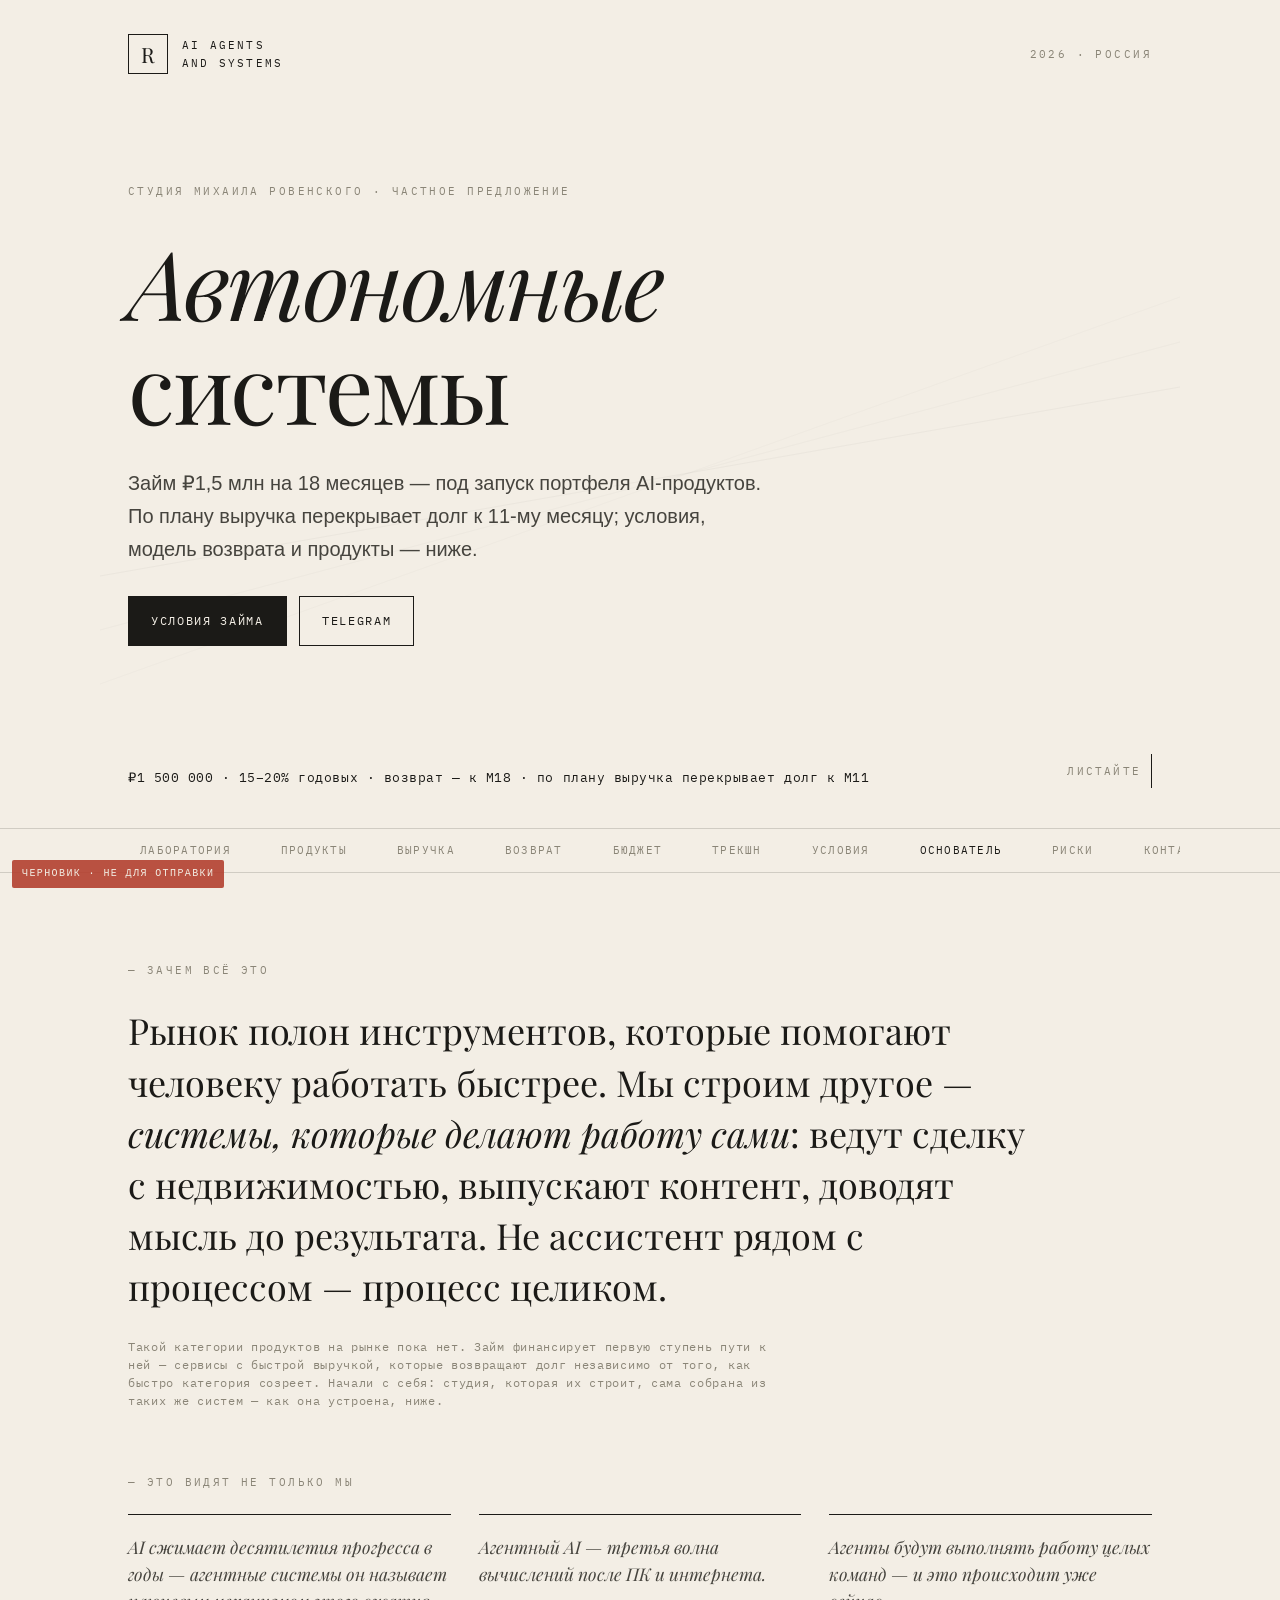
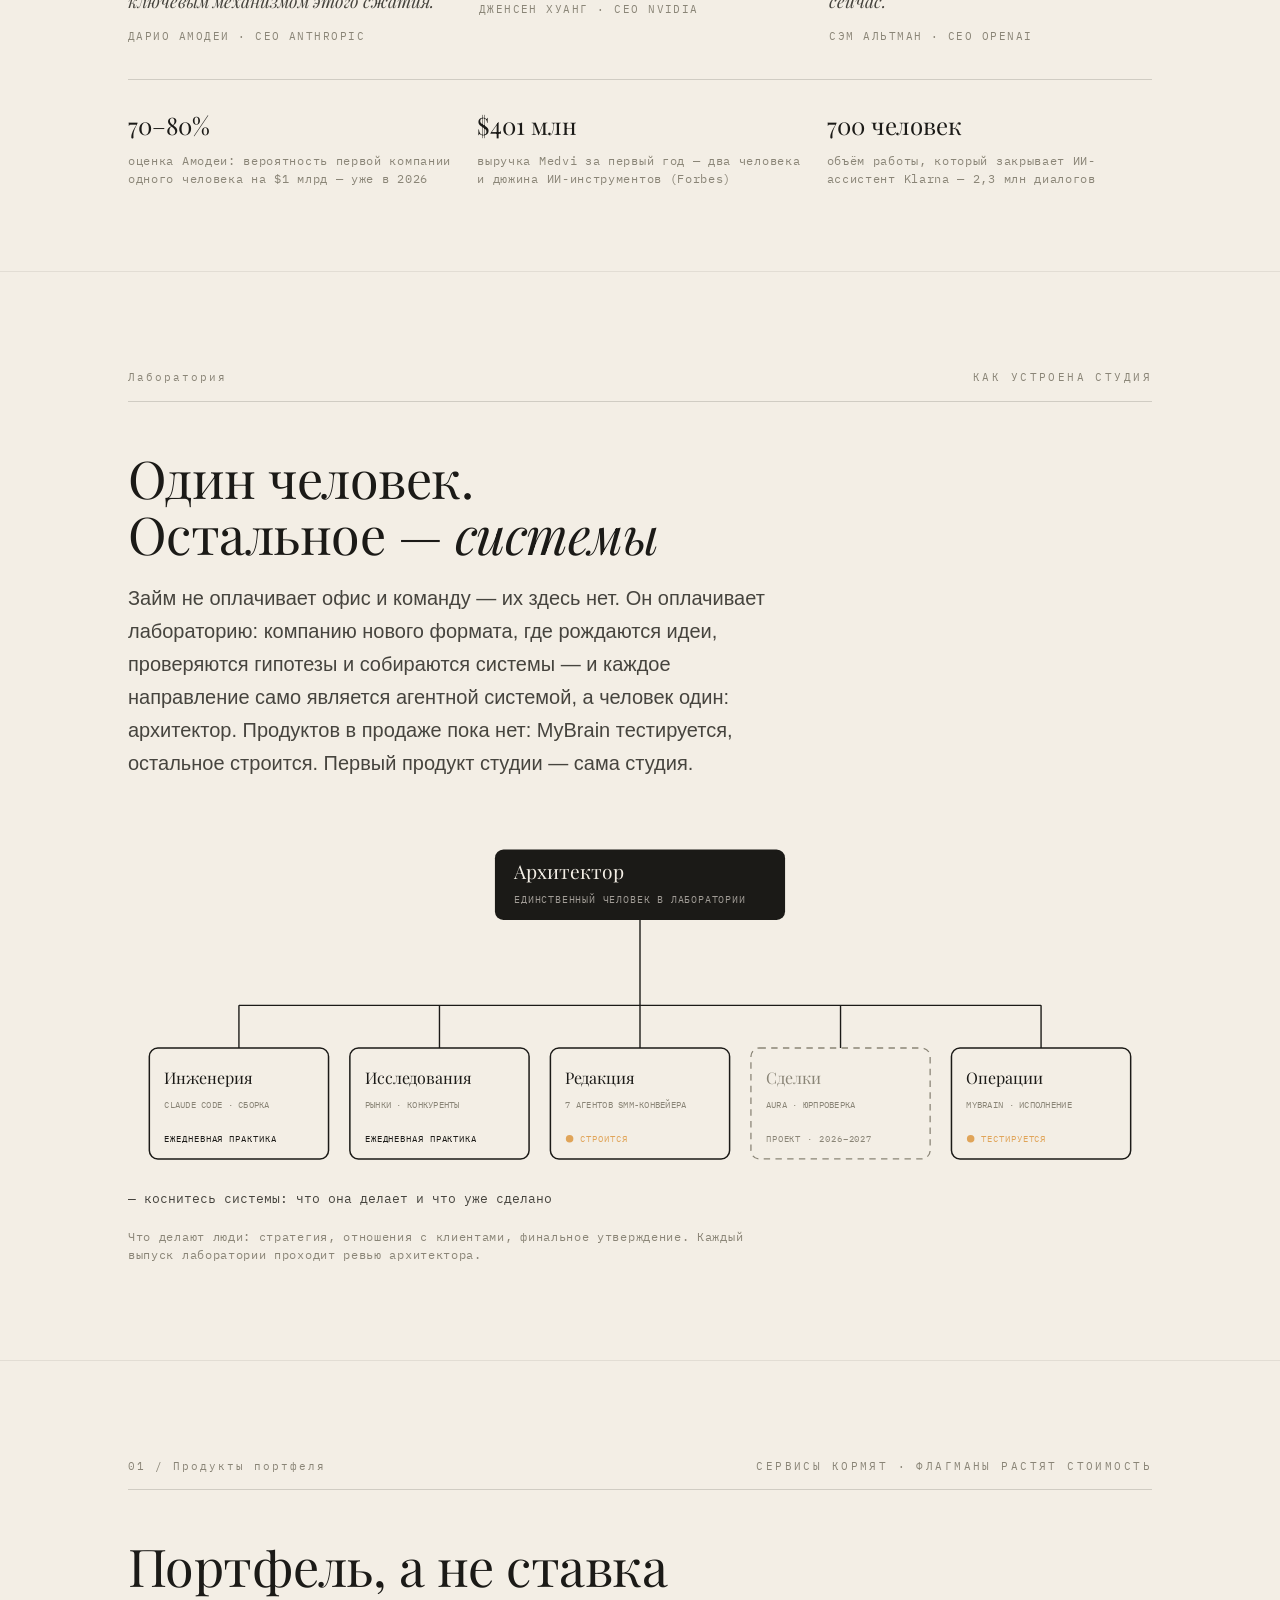
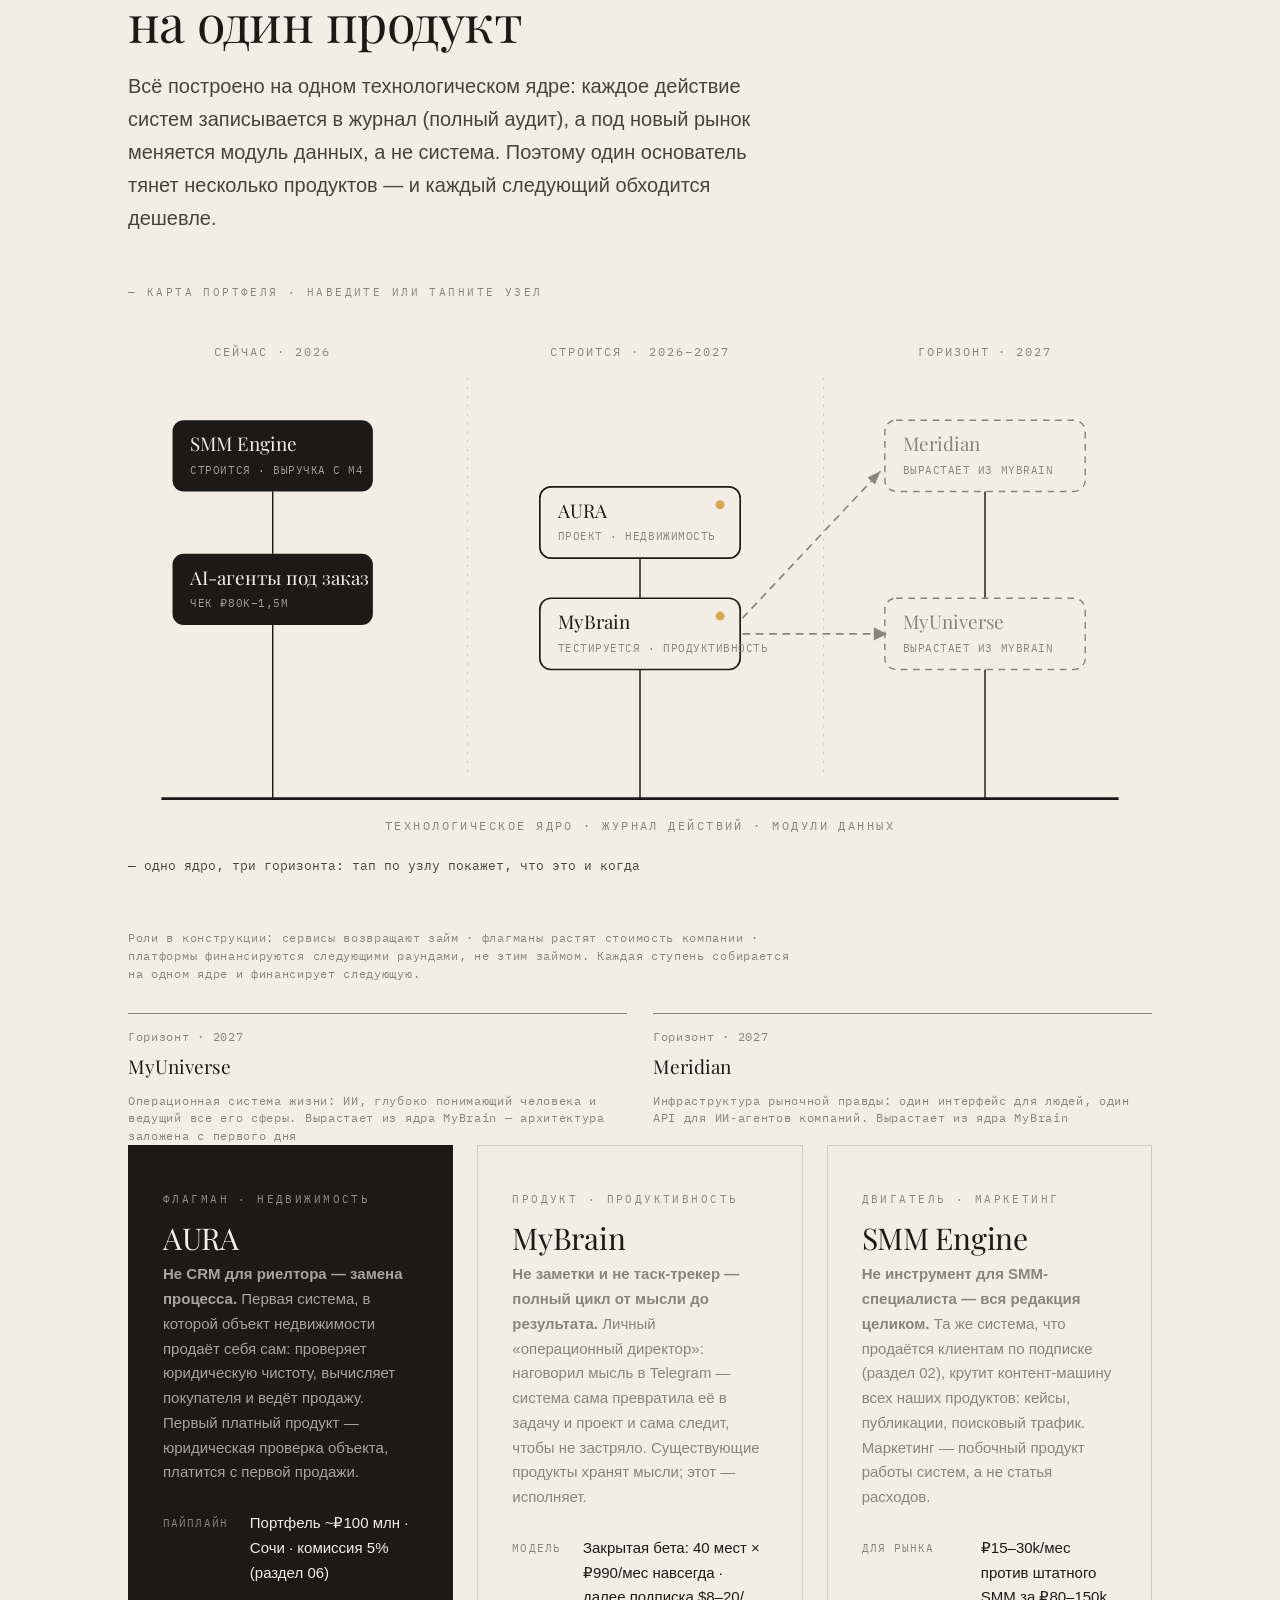
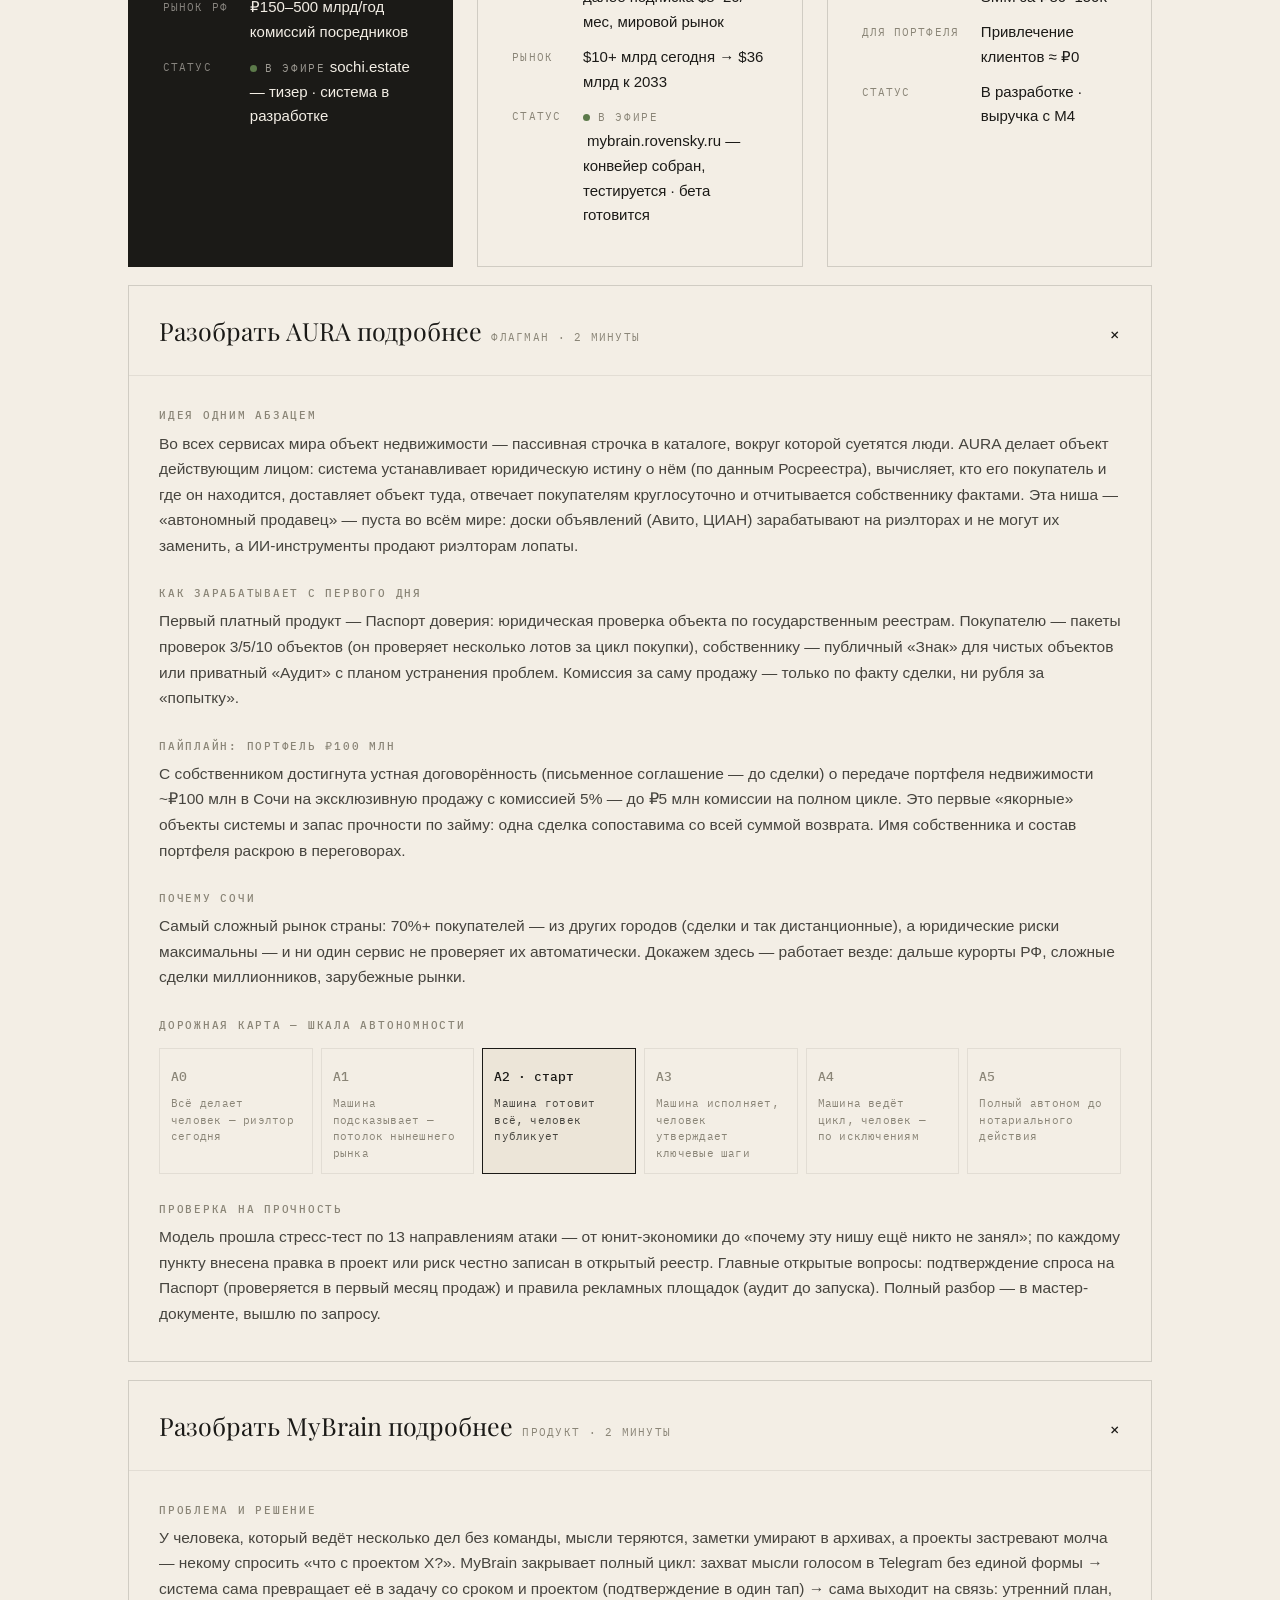
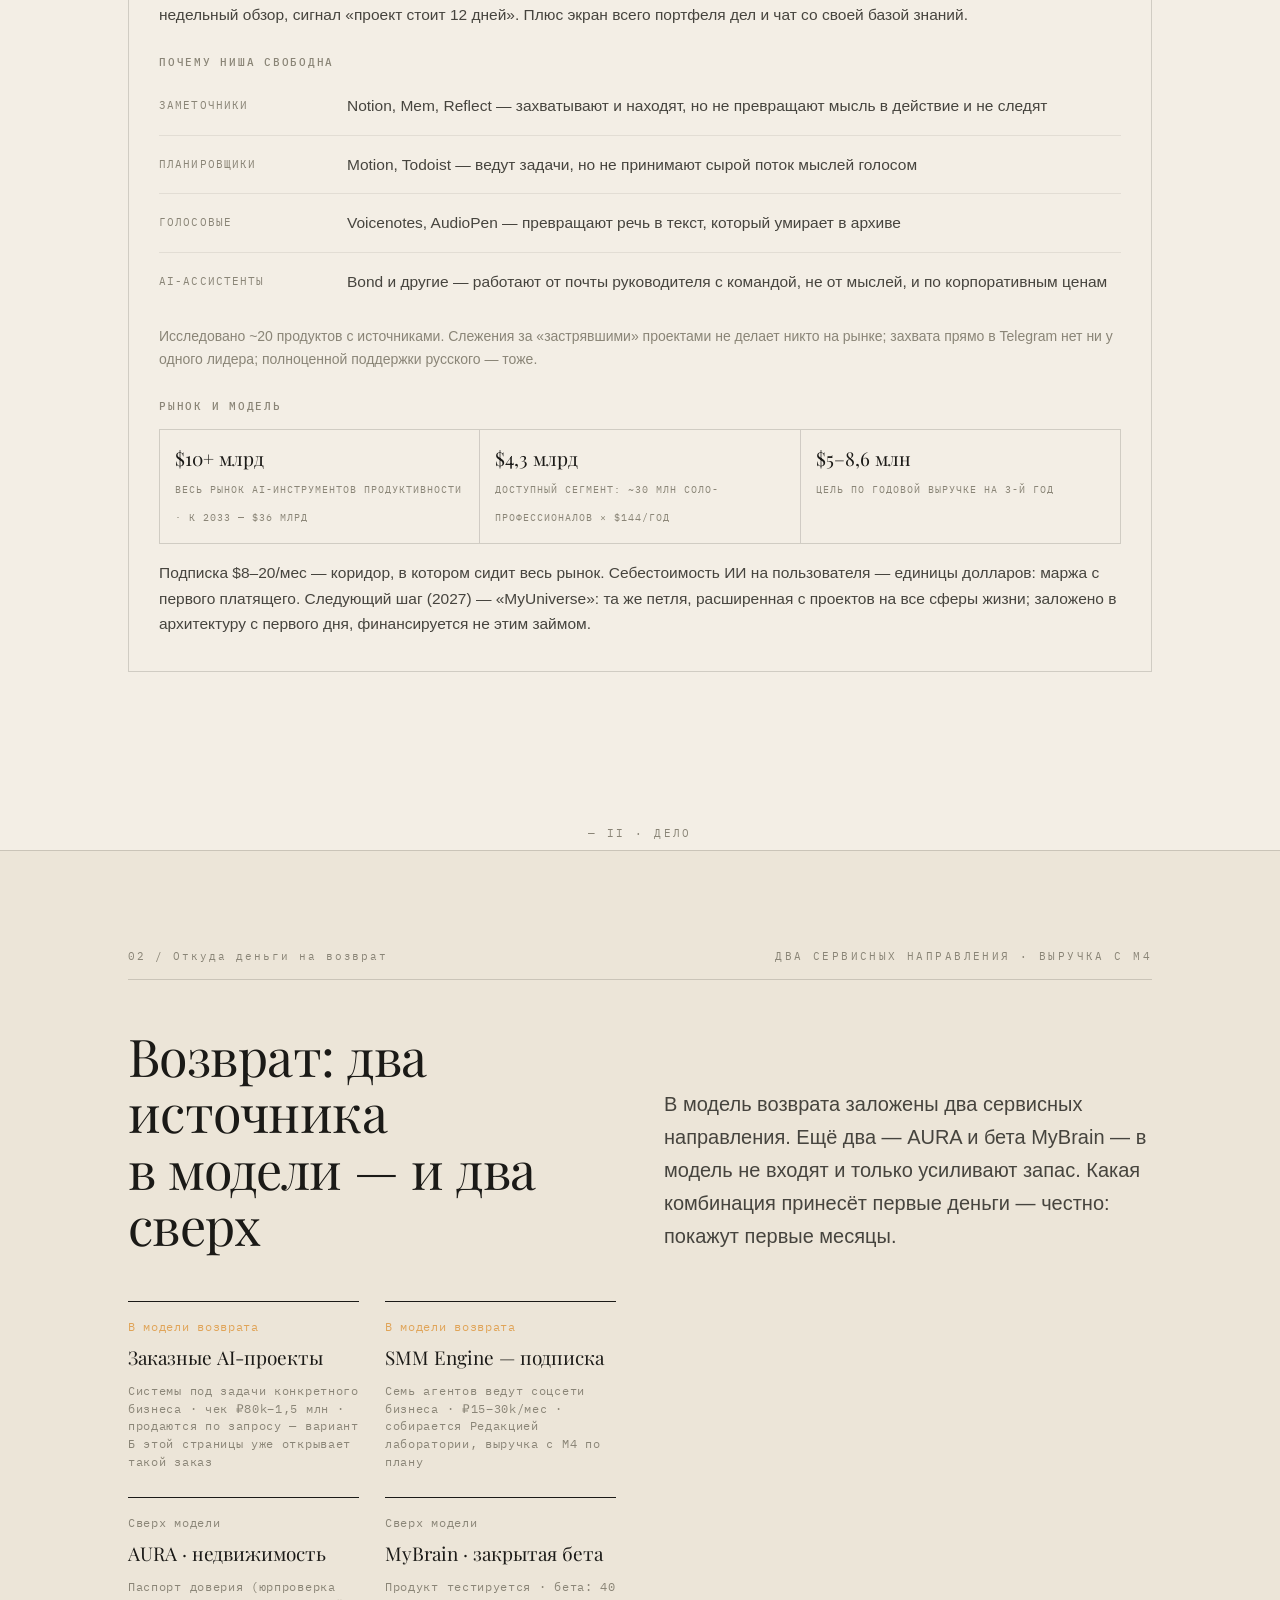
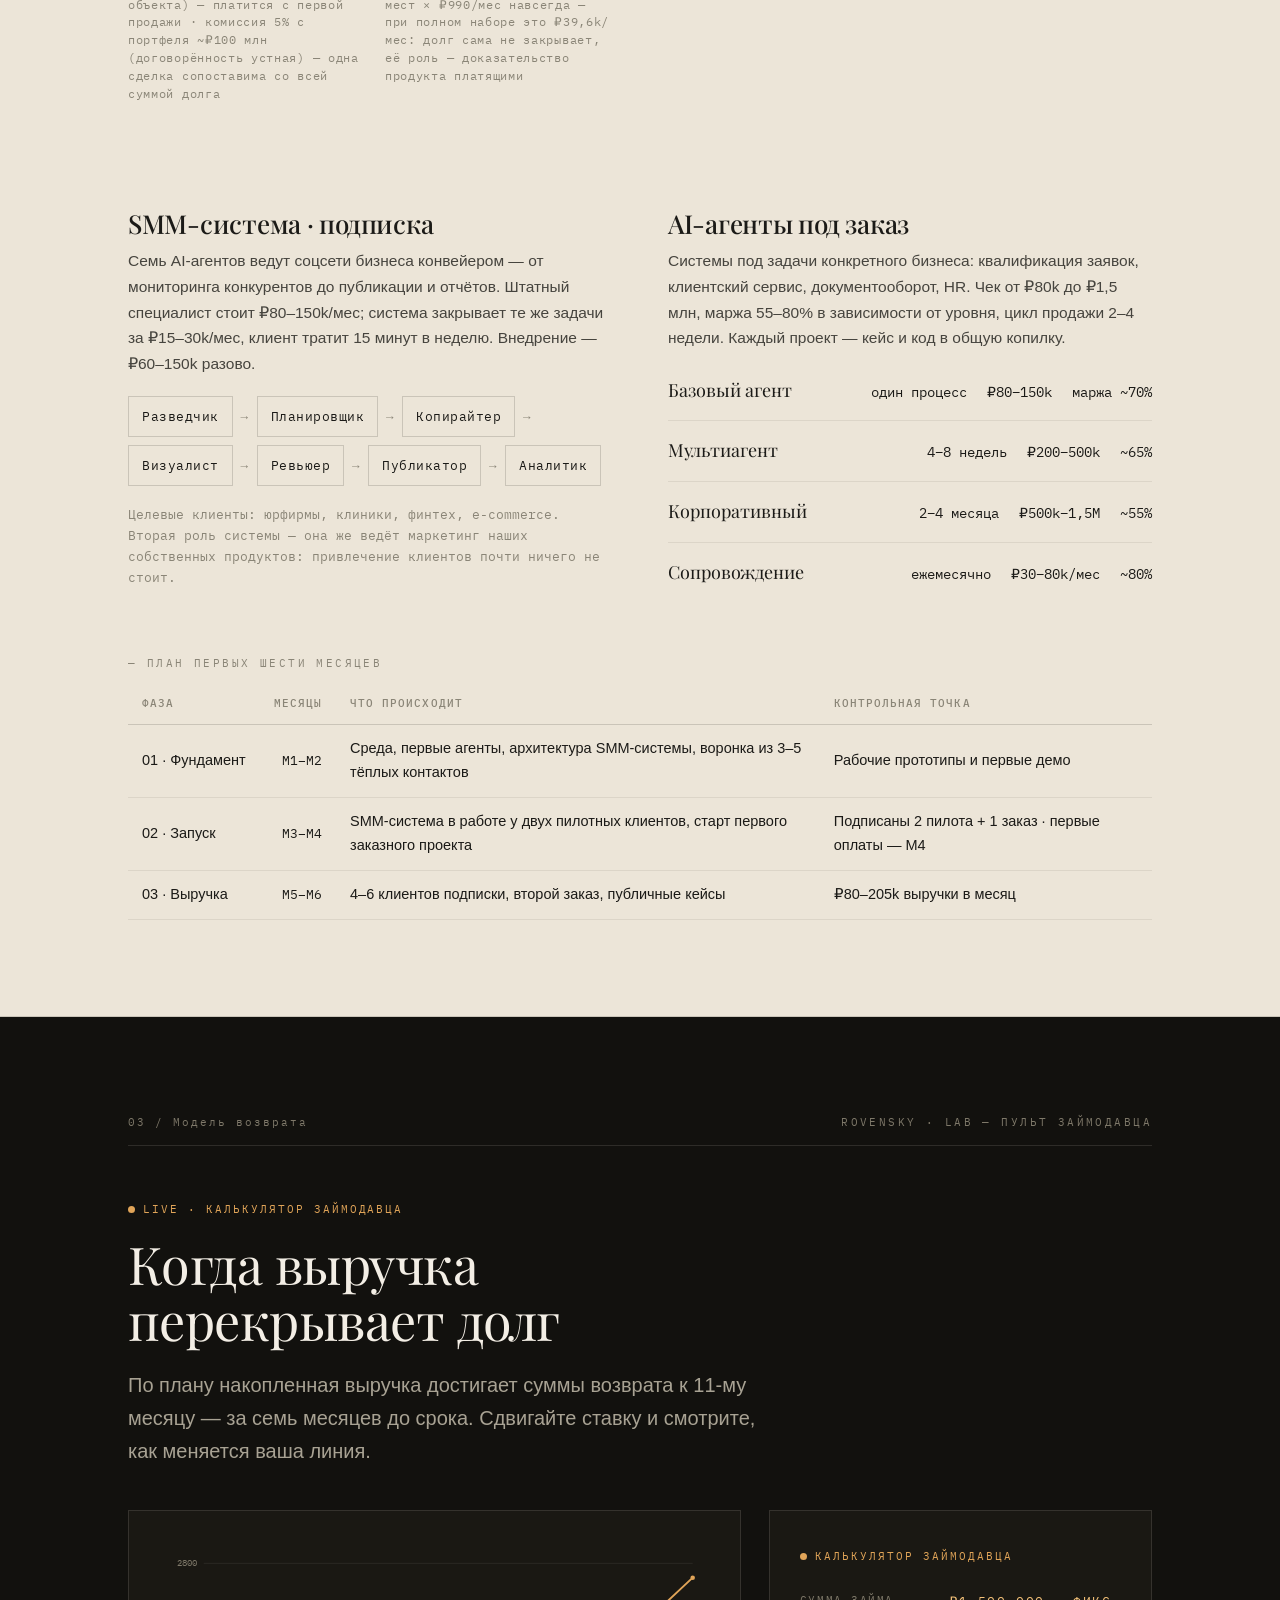
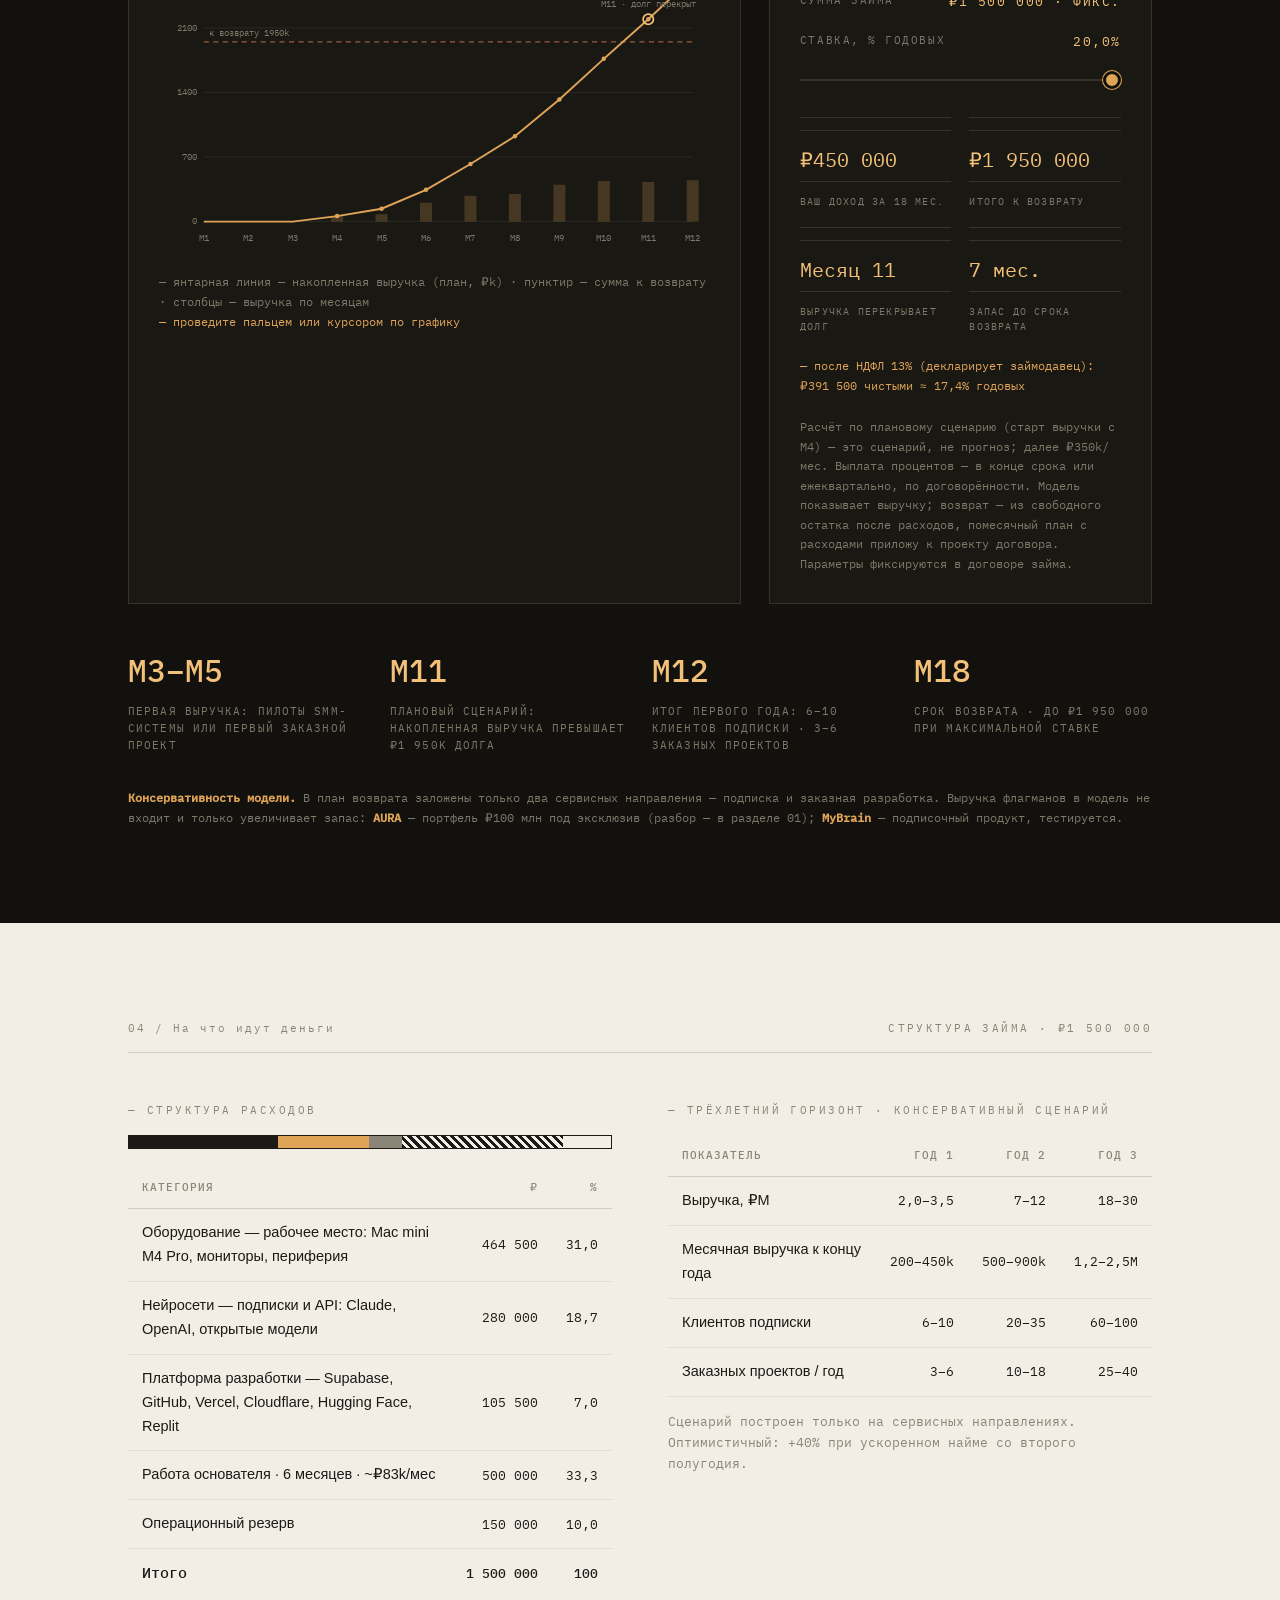
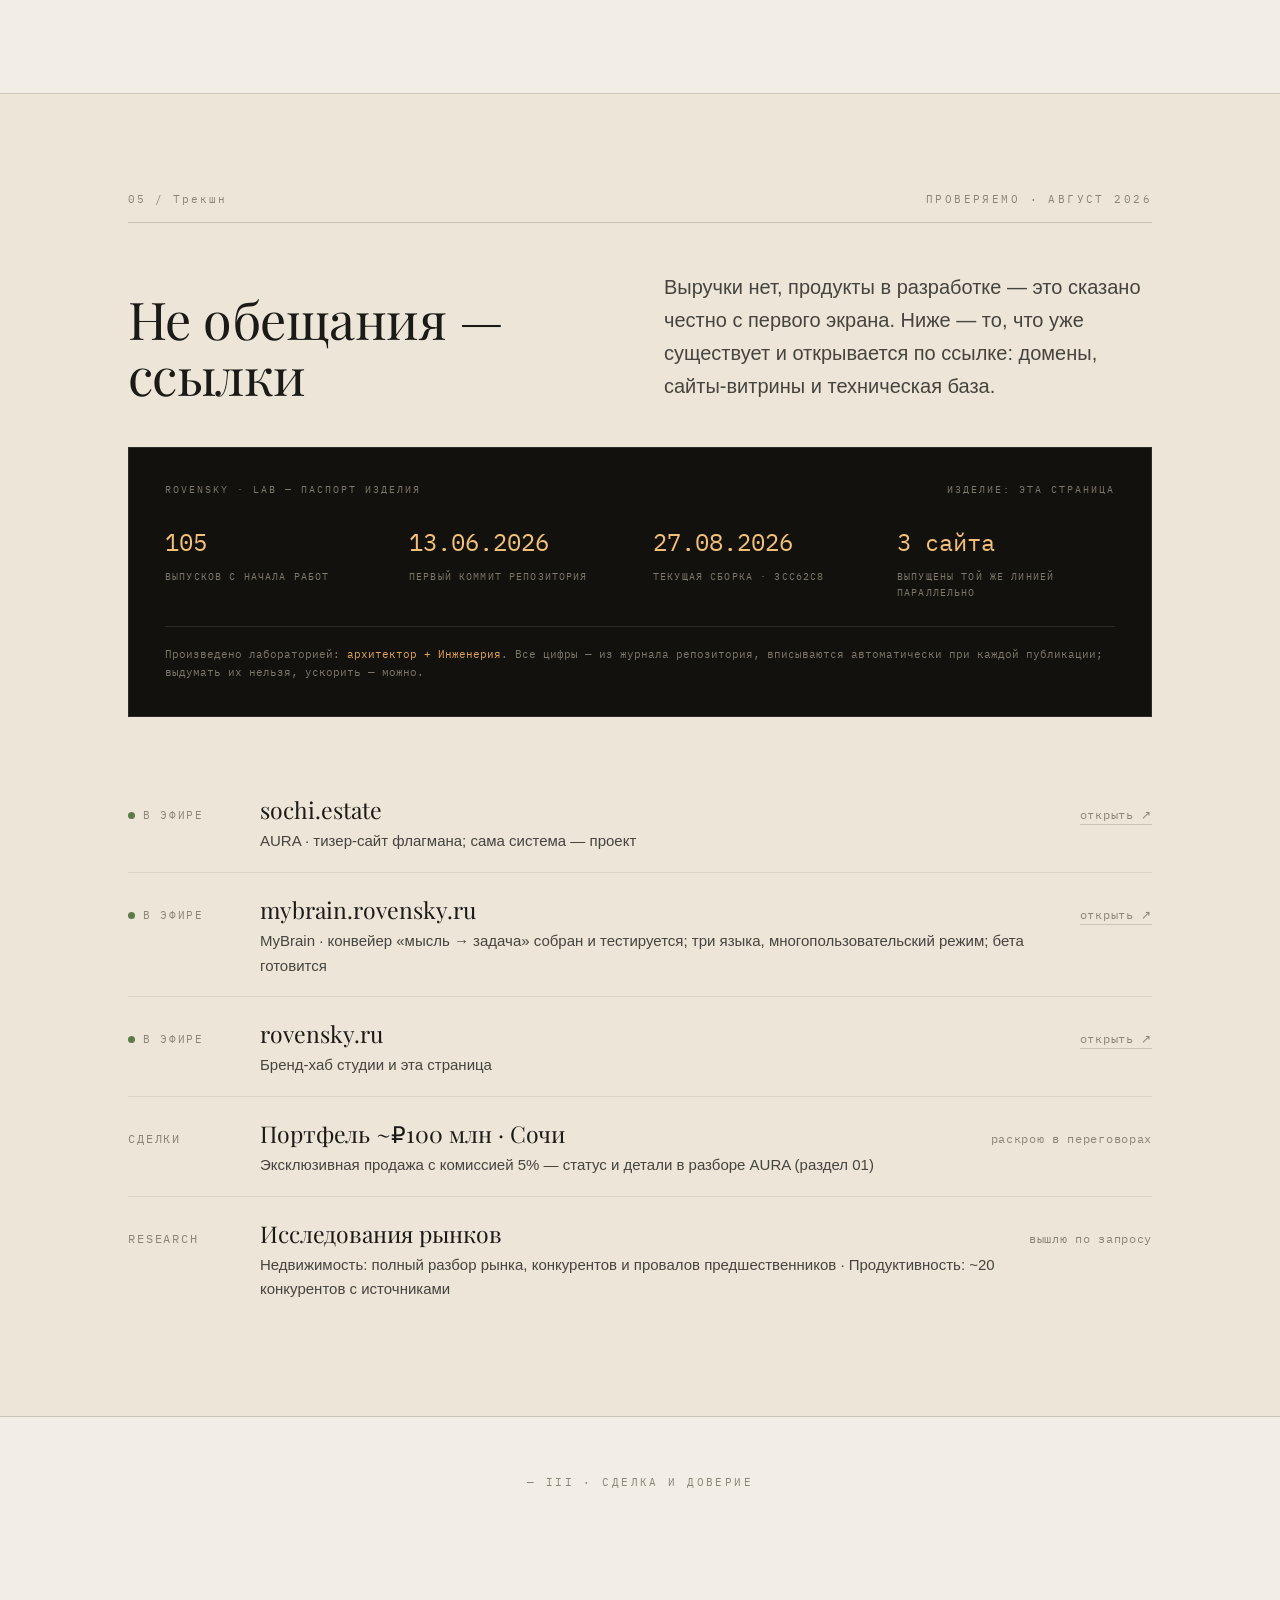
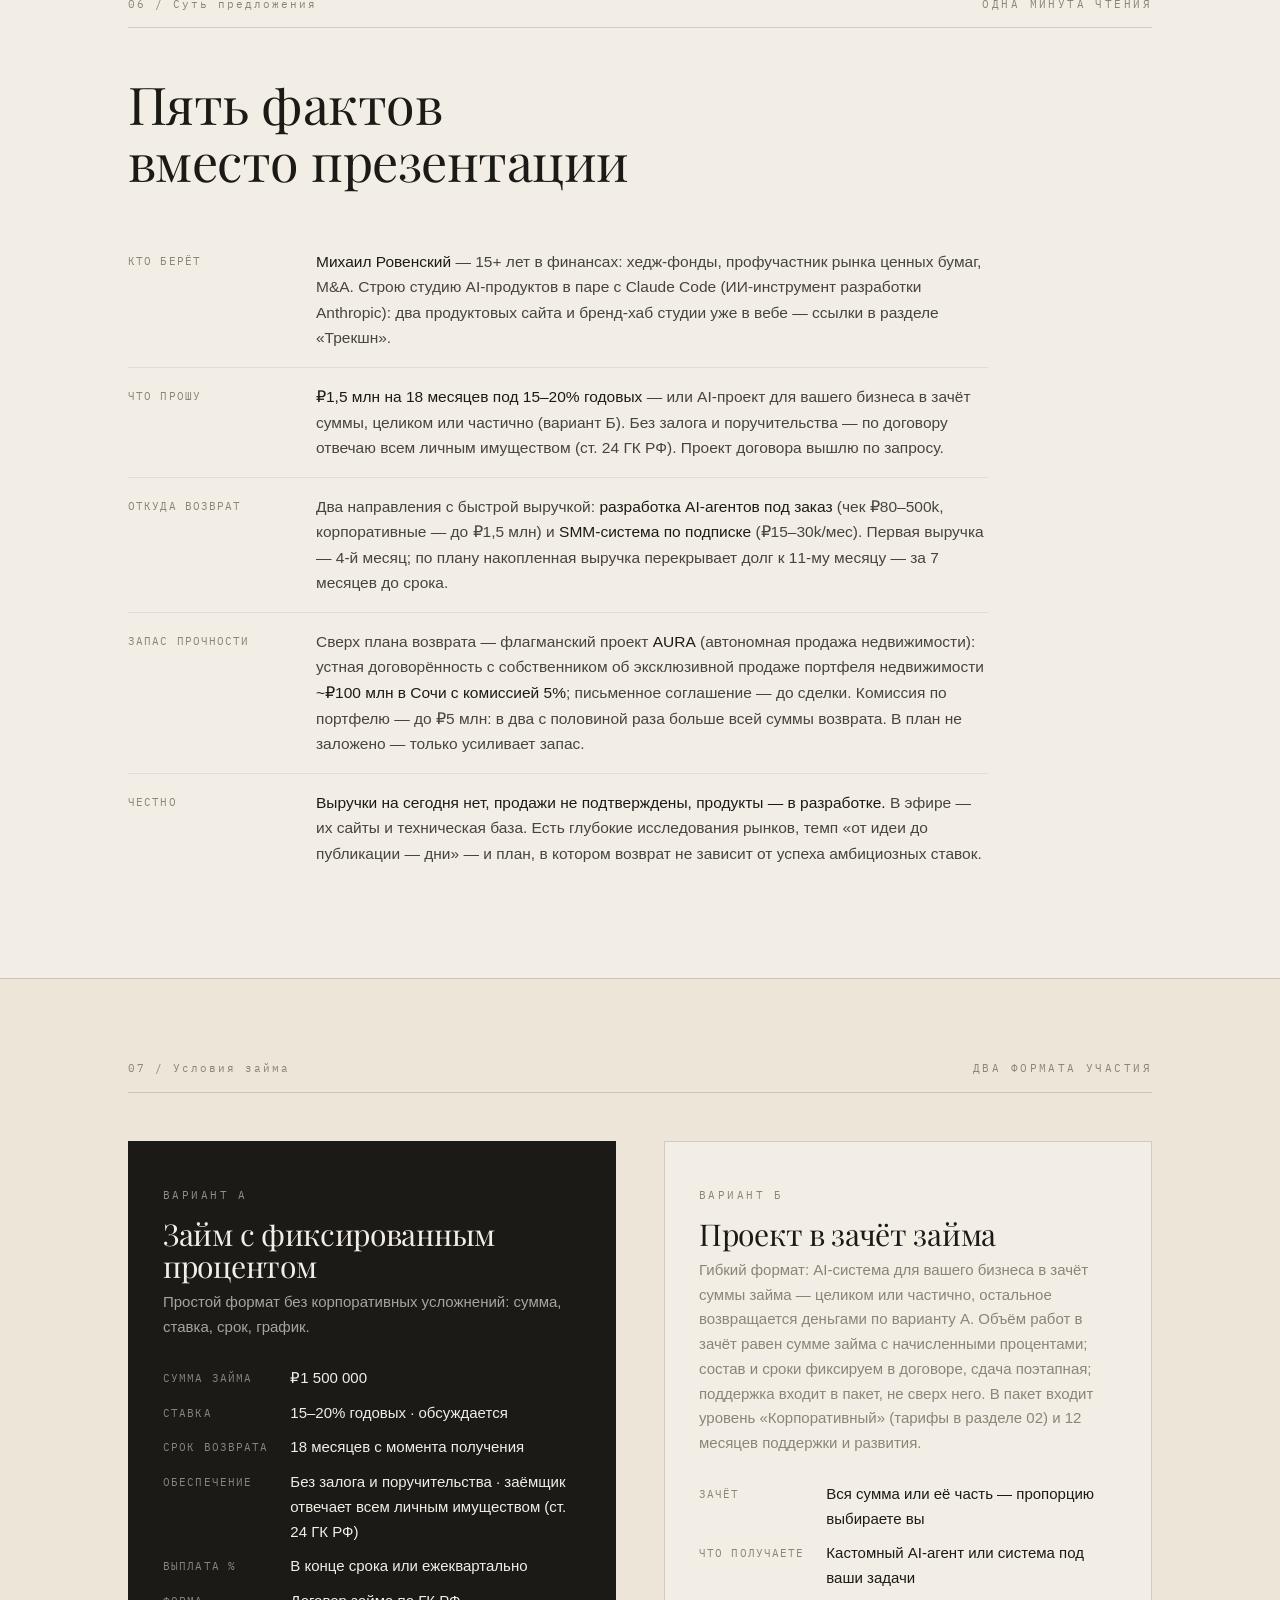
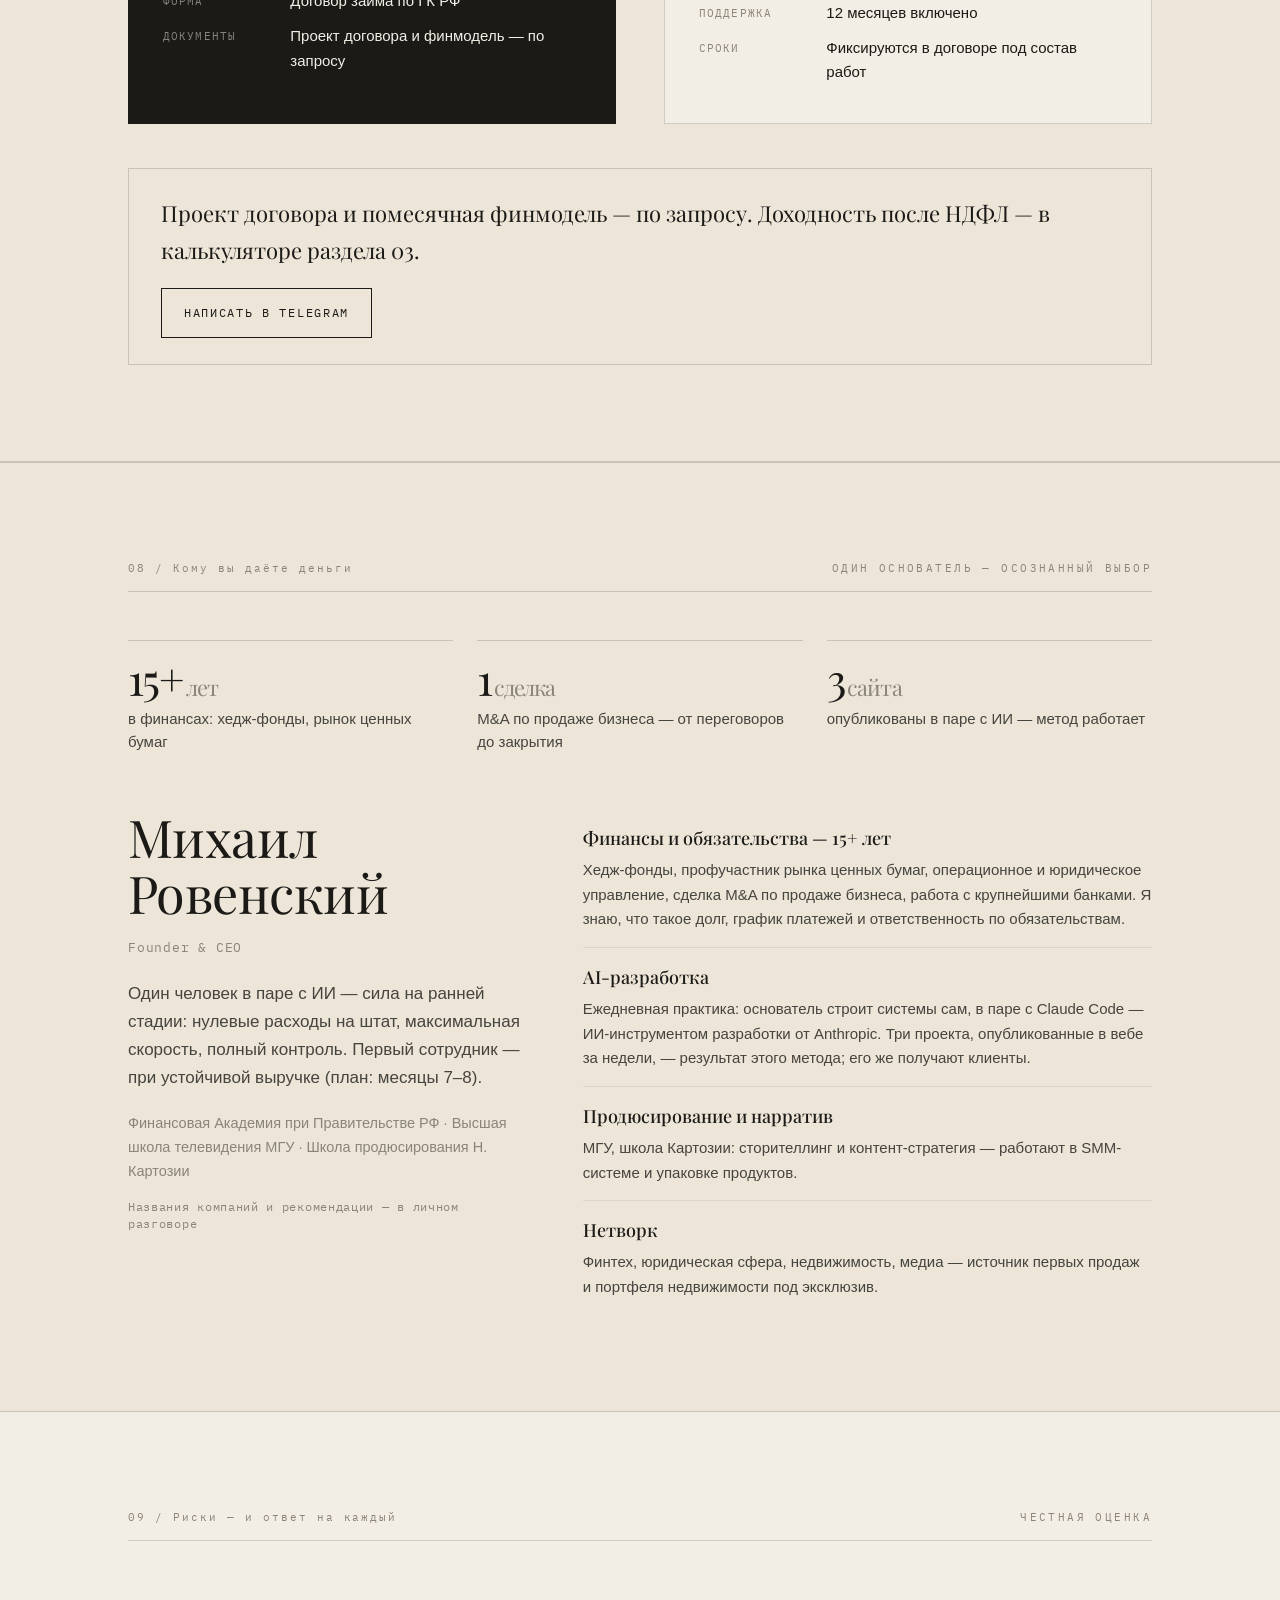
==== commit 87a5b37a: "Draft: restore Meridian and MyUniverse as text, compactly Founder caught collateral damage: removing" ====
--- a/next/index.html
+++ b/next/index.html
@@ -559,6 +559,10 @@
     </div>
     <p id="map-read" class="rv">— одно ядро, три горизонта: тап по узлу покажет, что это и когда</p>
     <p class="cap rv rv-d1" style="margin-top:14px;max-width:680px">Роли в конструкции: сервисы возвращают займ · флагманы растят стоимость компании · платформы финансируются следующими раундами, не этим займом. Каждая ступень собирается на одном ядре и финансирует следующую.</p>
+    <div class="grid2 rv" style="margin-top:30px;gap:26px">
+      <div style="border-top:1px solid var(--taupe);padding-top:14px"><span class="cap" style="display:block;margin-bottom:6px">Горизонт · 2027</span><b style="font-family:var(--serif);font-size:19px;font-weight:400">MyUniverse</b><p class="cap" style="margin-top:8px">Операционная система жизни: ИИ, глубоко понимающий человека и ведущий все его сферы. Вырастает из ядра MyBrain — архитектура заложена с первого дня</p></div>
+      <div style="border-top:1px solid var(--taupe);padding-top:14px"><span class="cap" style="display:block;margin-bottom:6px">Горизонт · 2027</span><b style="font-family:var(--serif);font-size:19px;font-weight:400">Meridian</b><p class="cap" style="margin-top:8px">Инфраструктура рыночной правды: один интерфейс для людей, один API для ИИ-агентов компаний. Вырастает из ядра MyBrain</p></div>
+    </div>
     <div class="grid3 rv">
       <div class="vcard hl">
         <span class="eyebrow">Флагман · недвижимость</span>
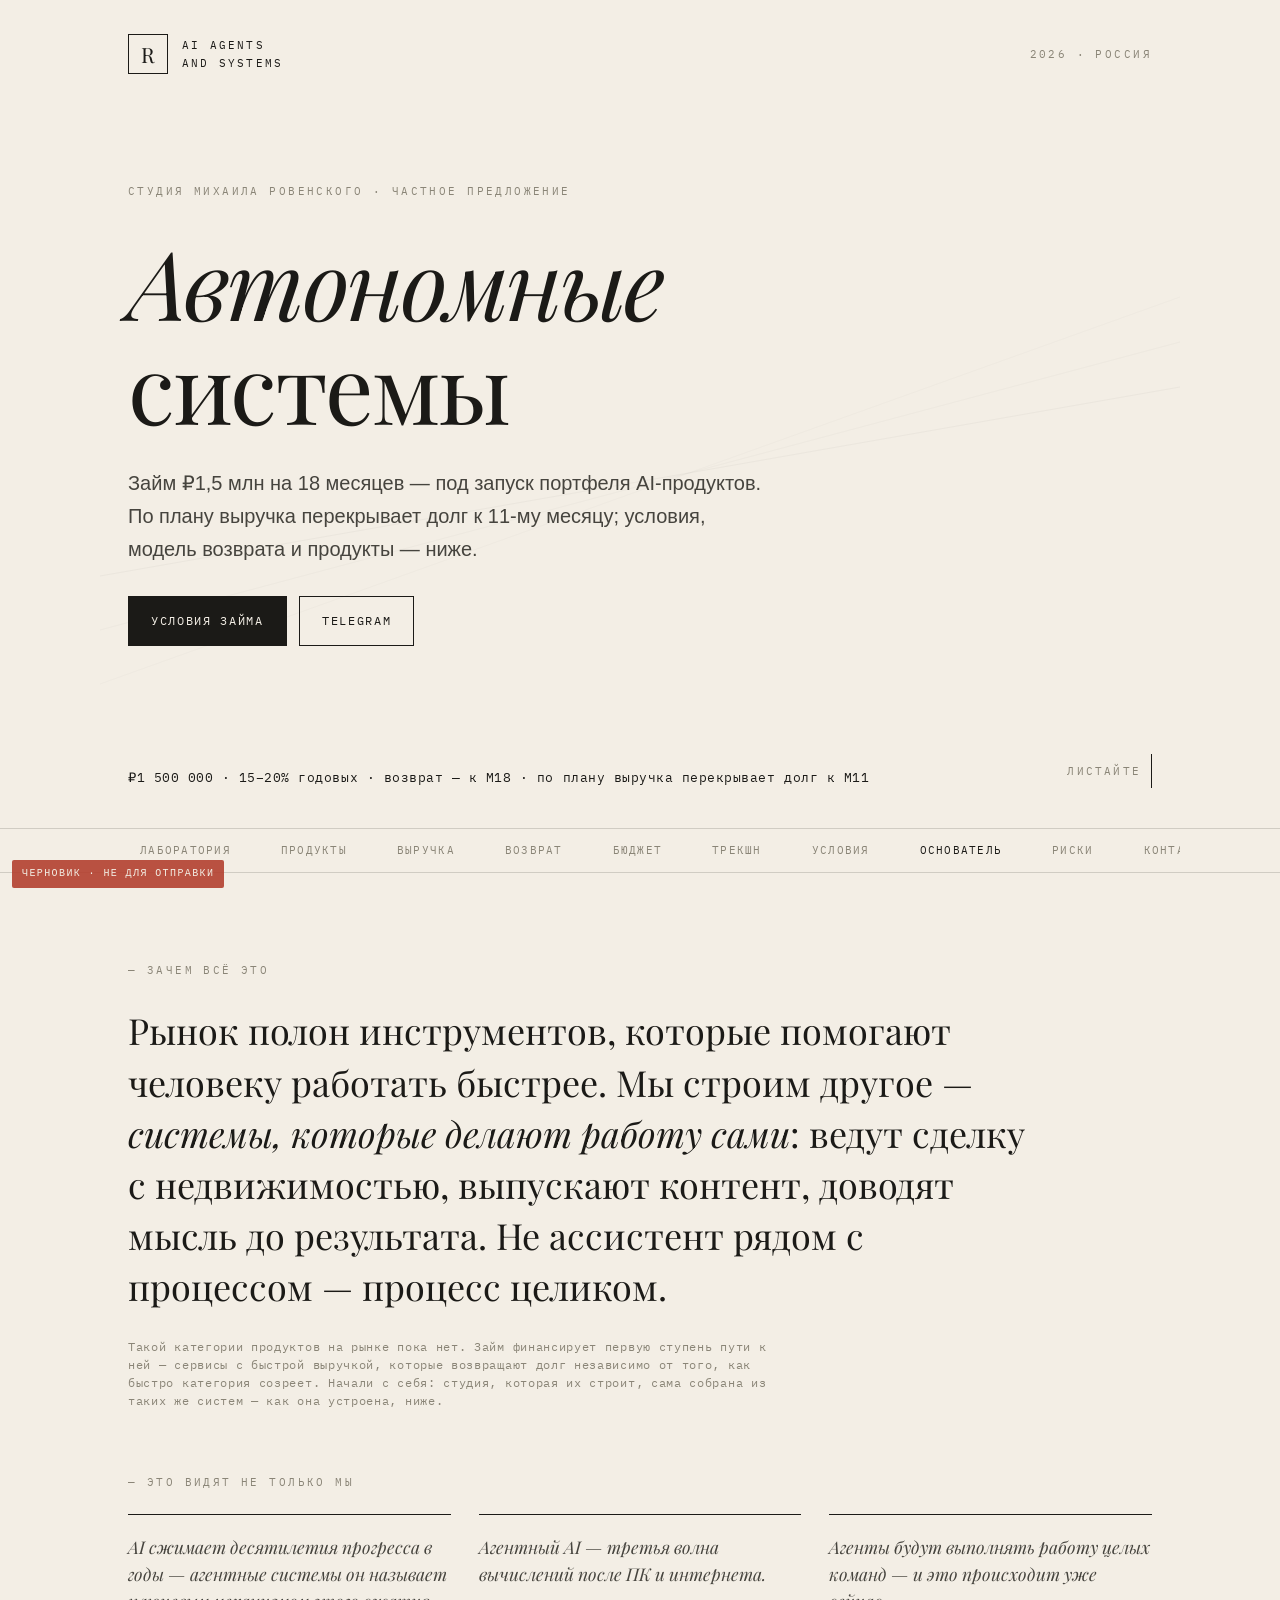
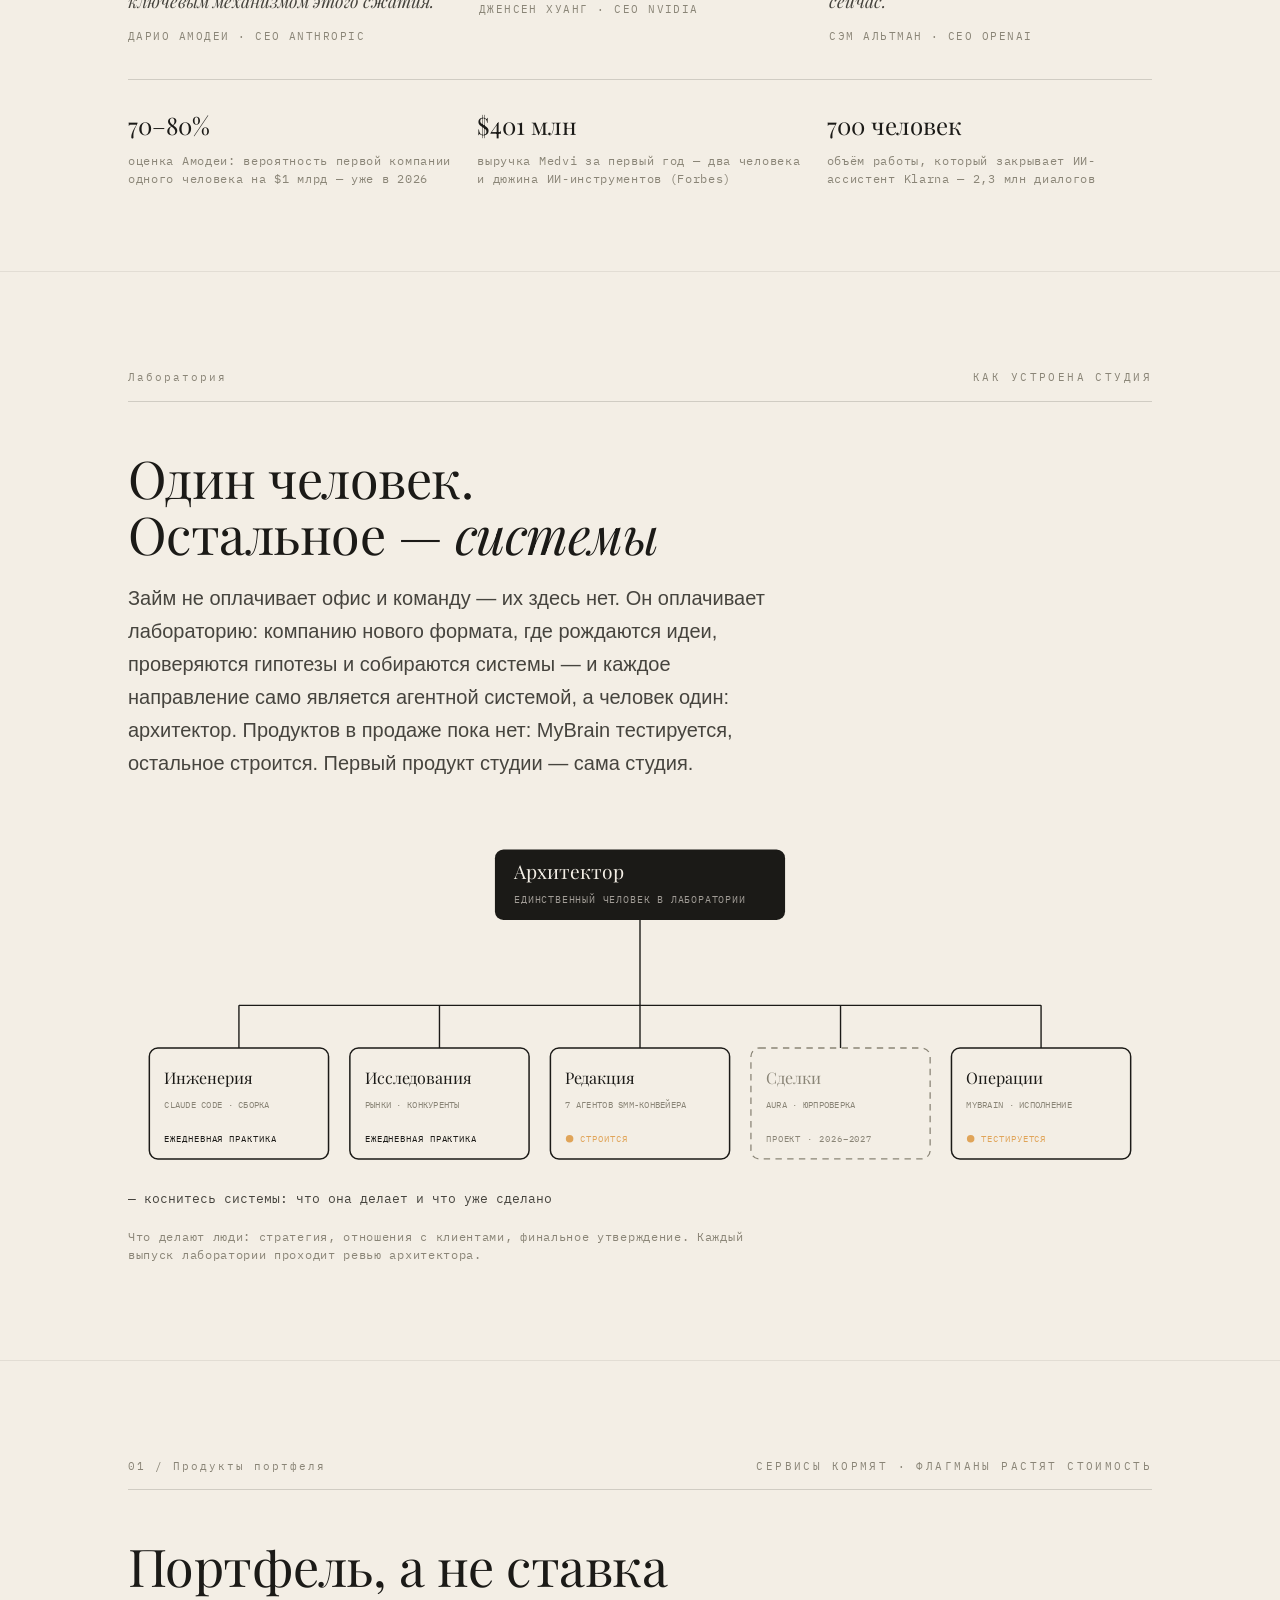
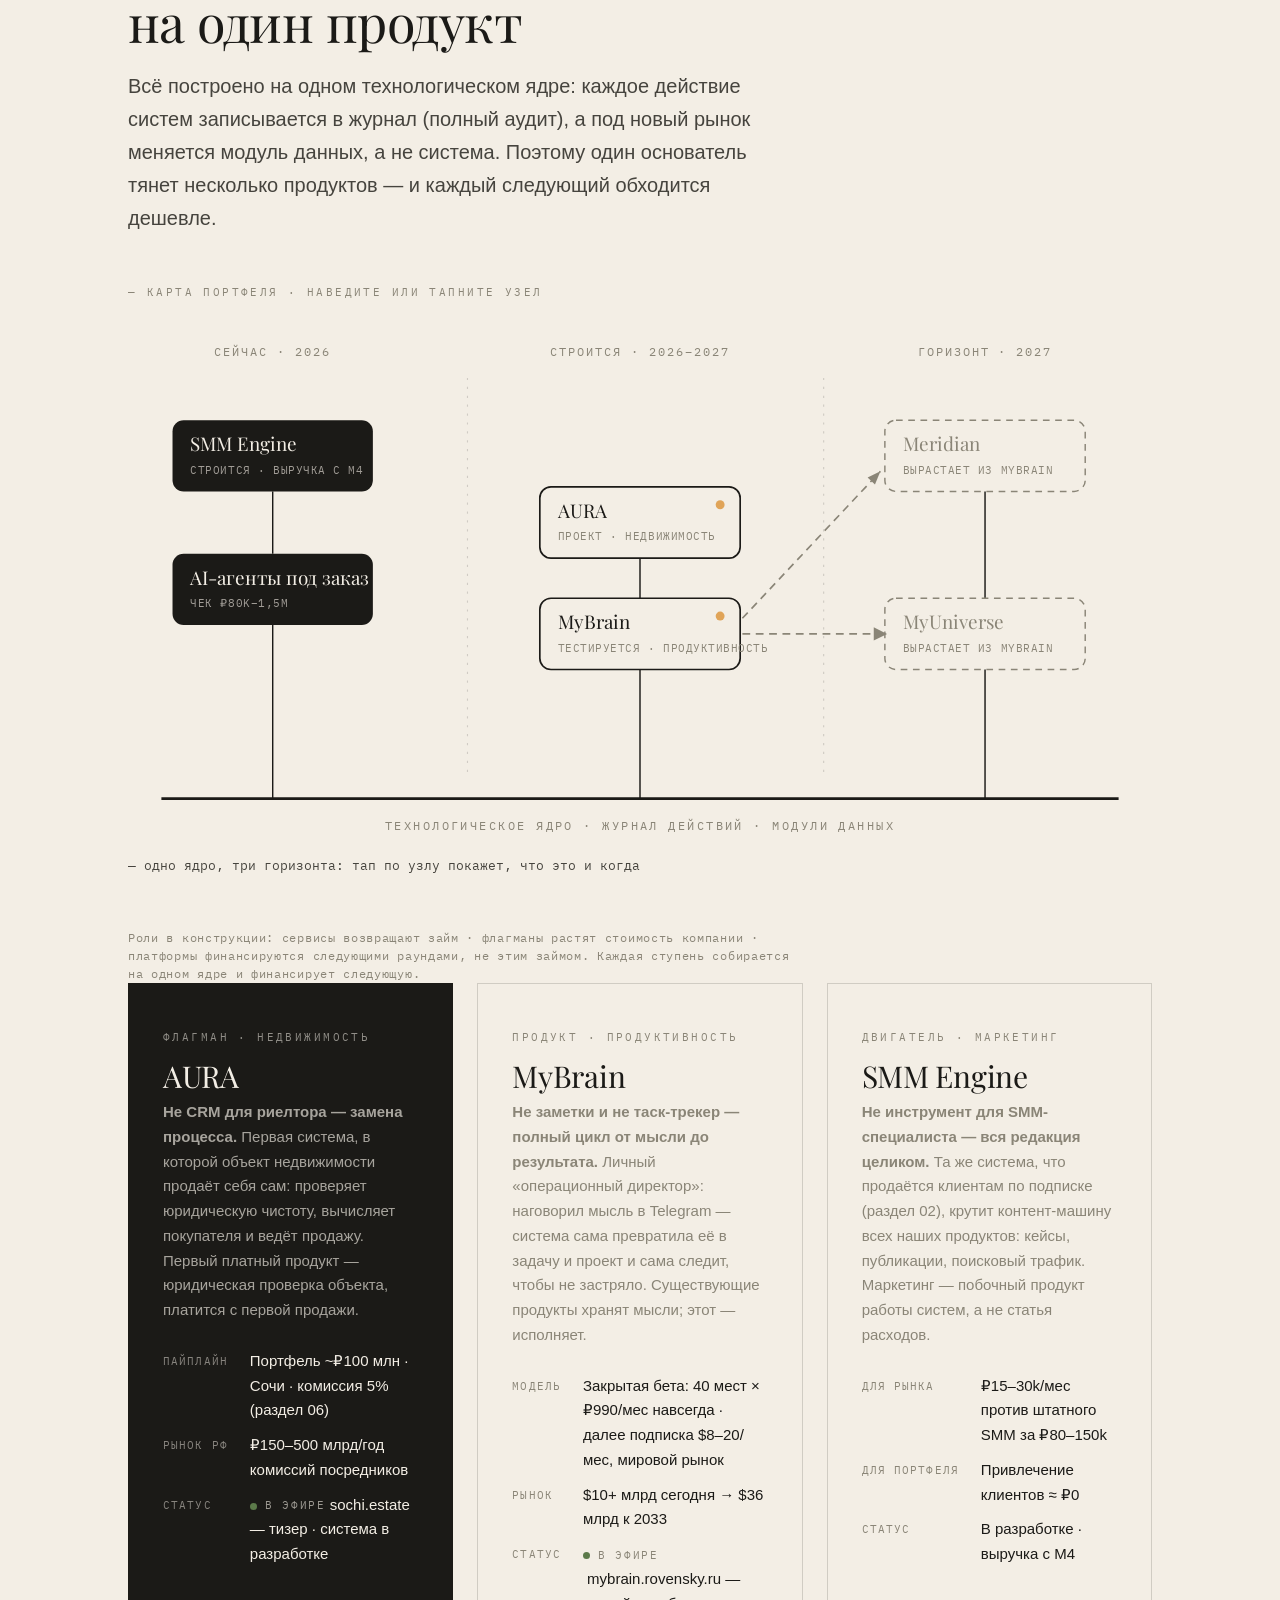
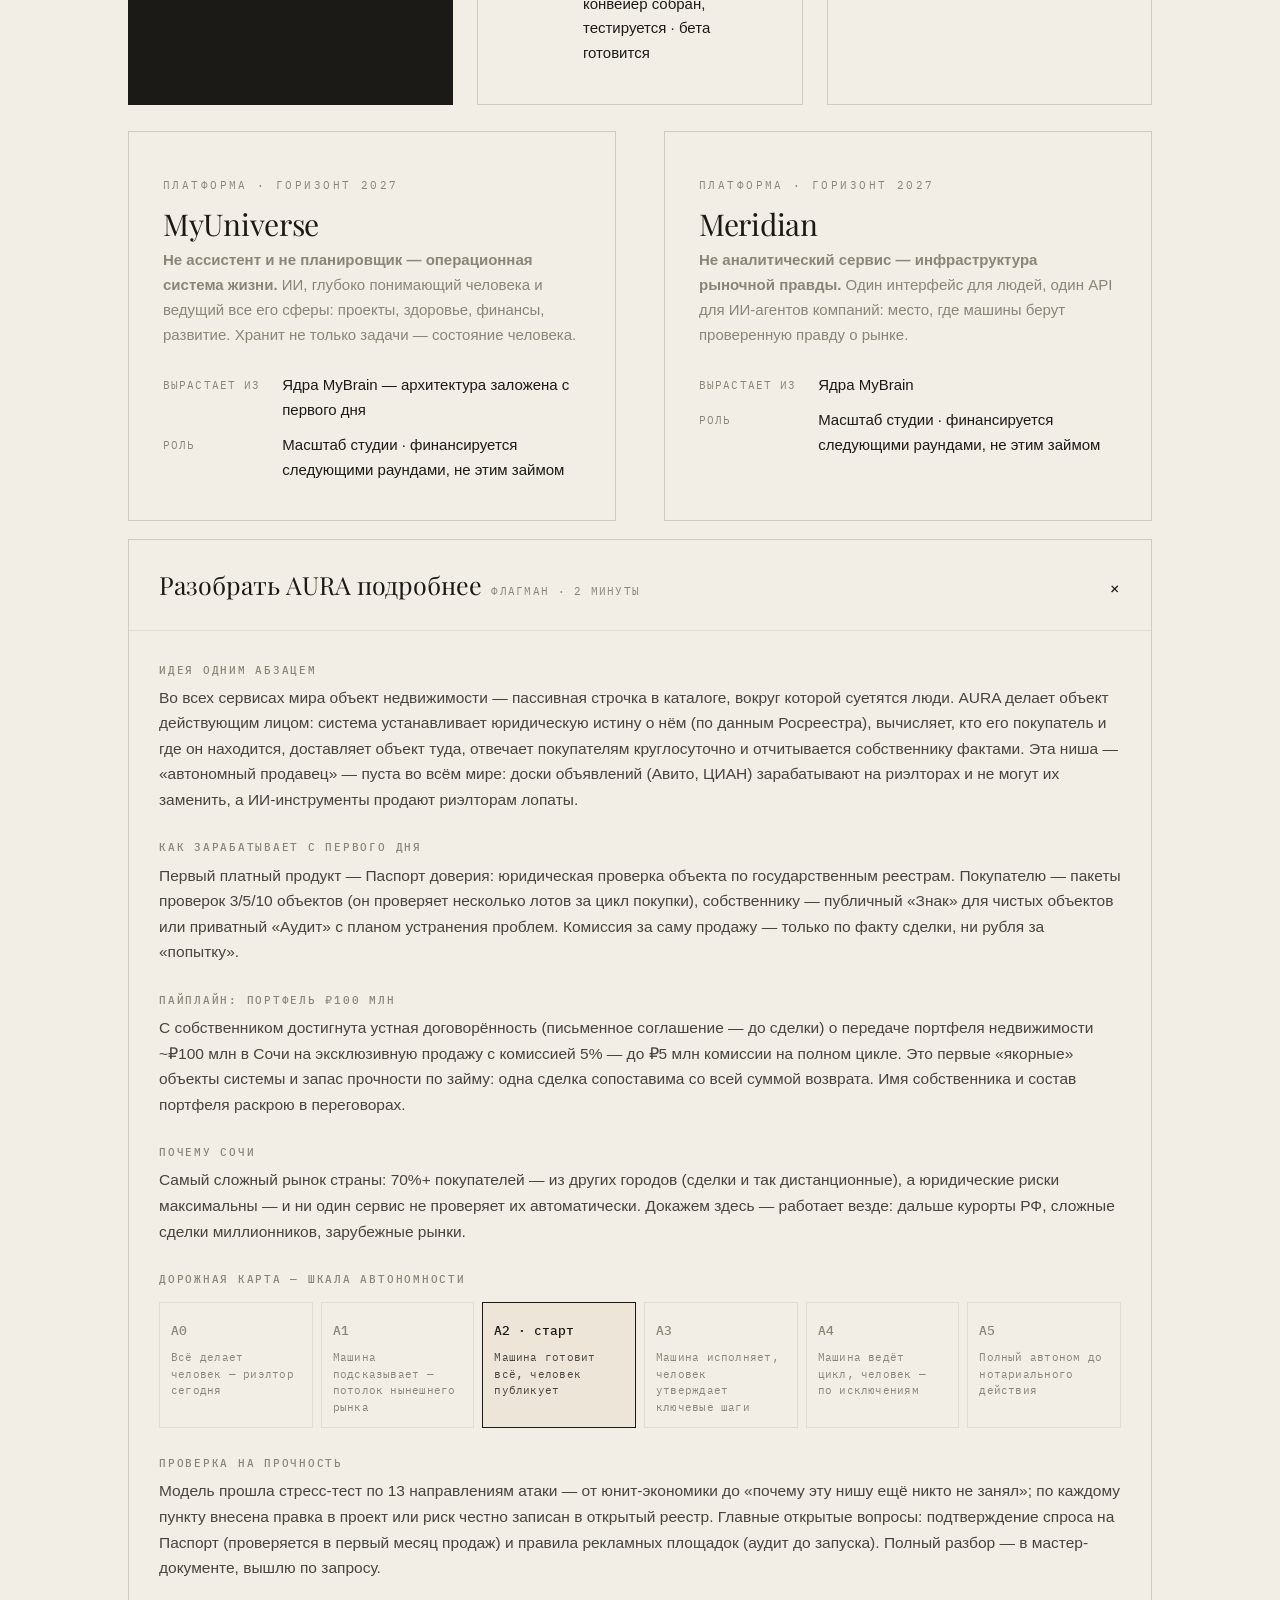
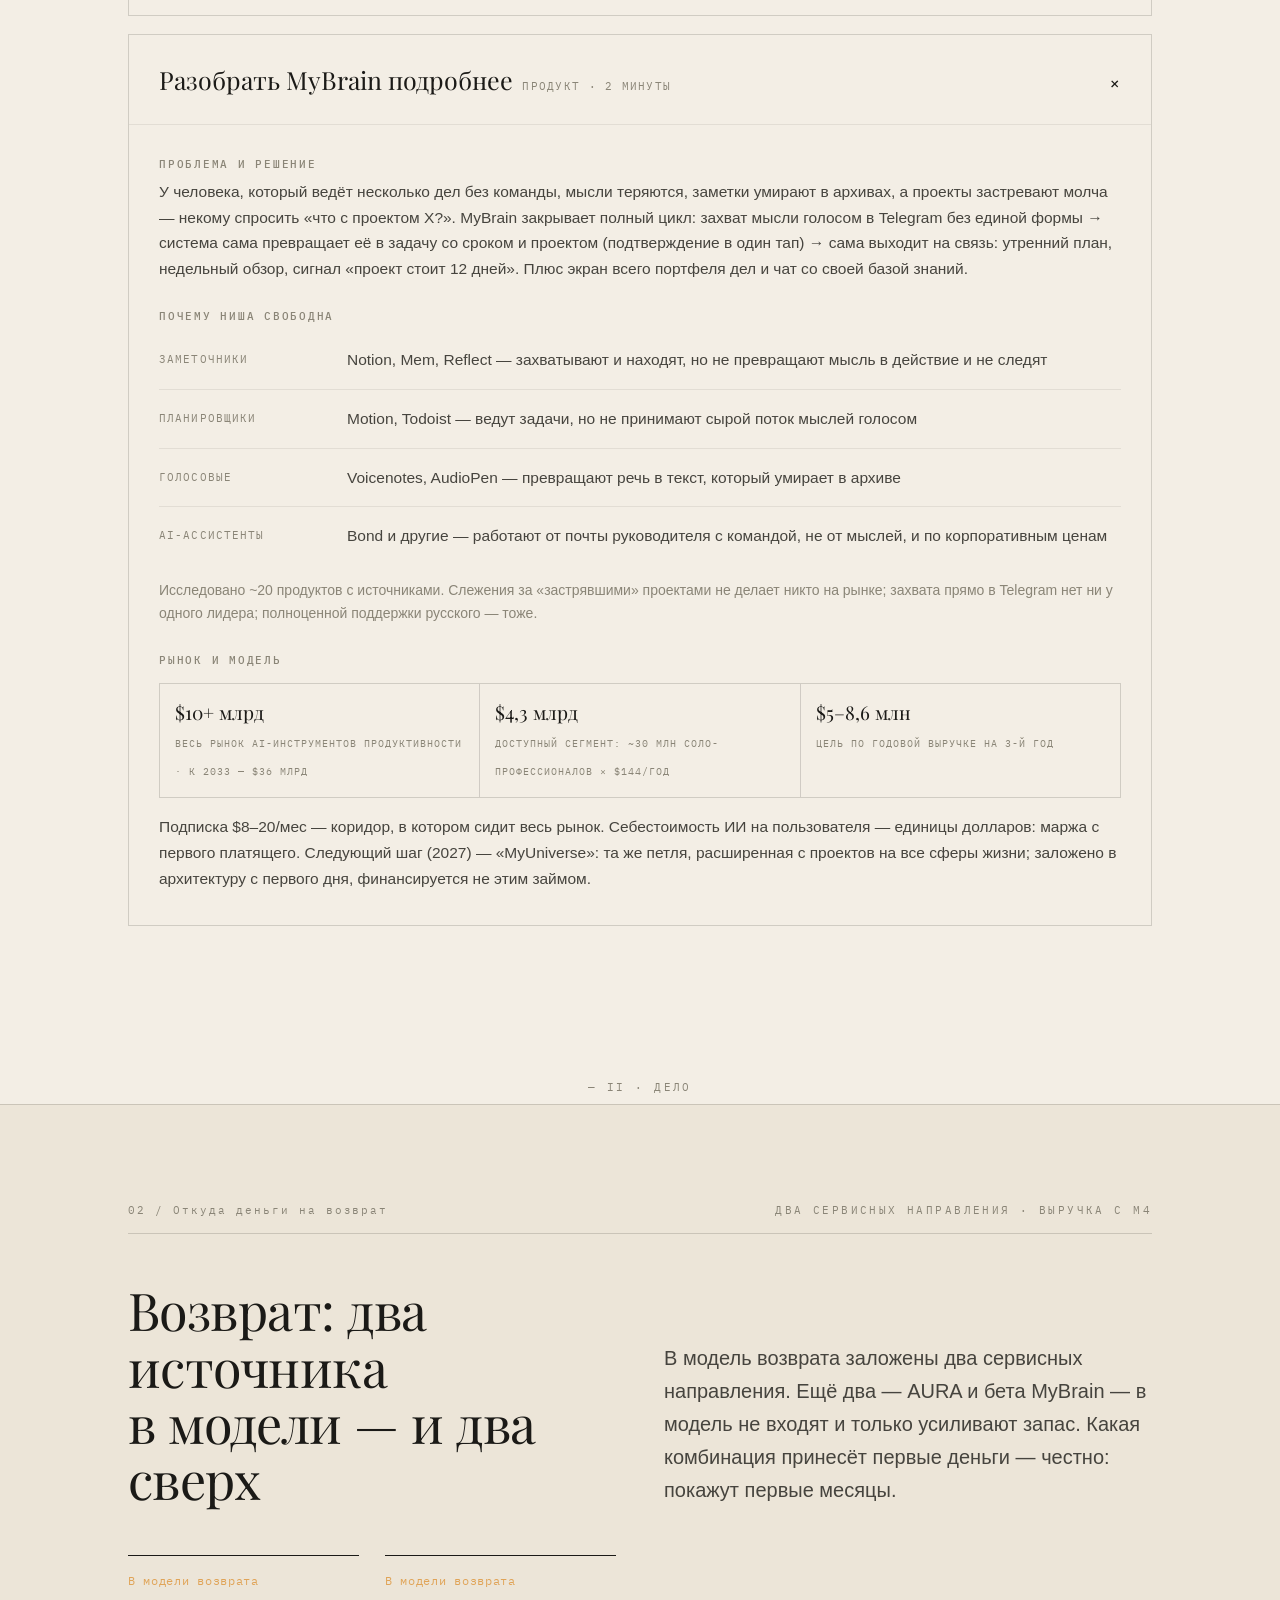
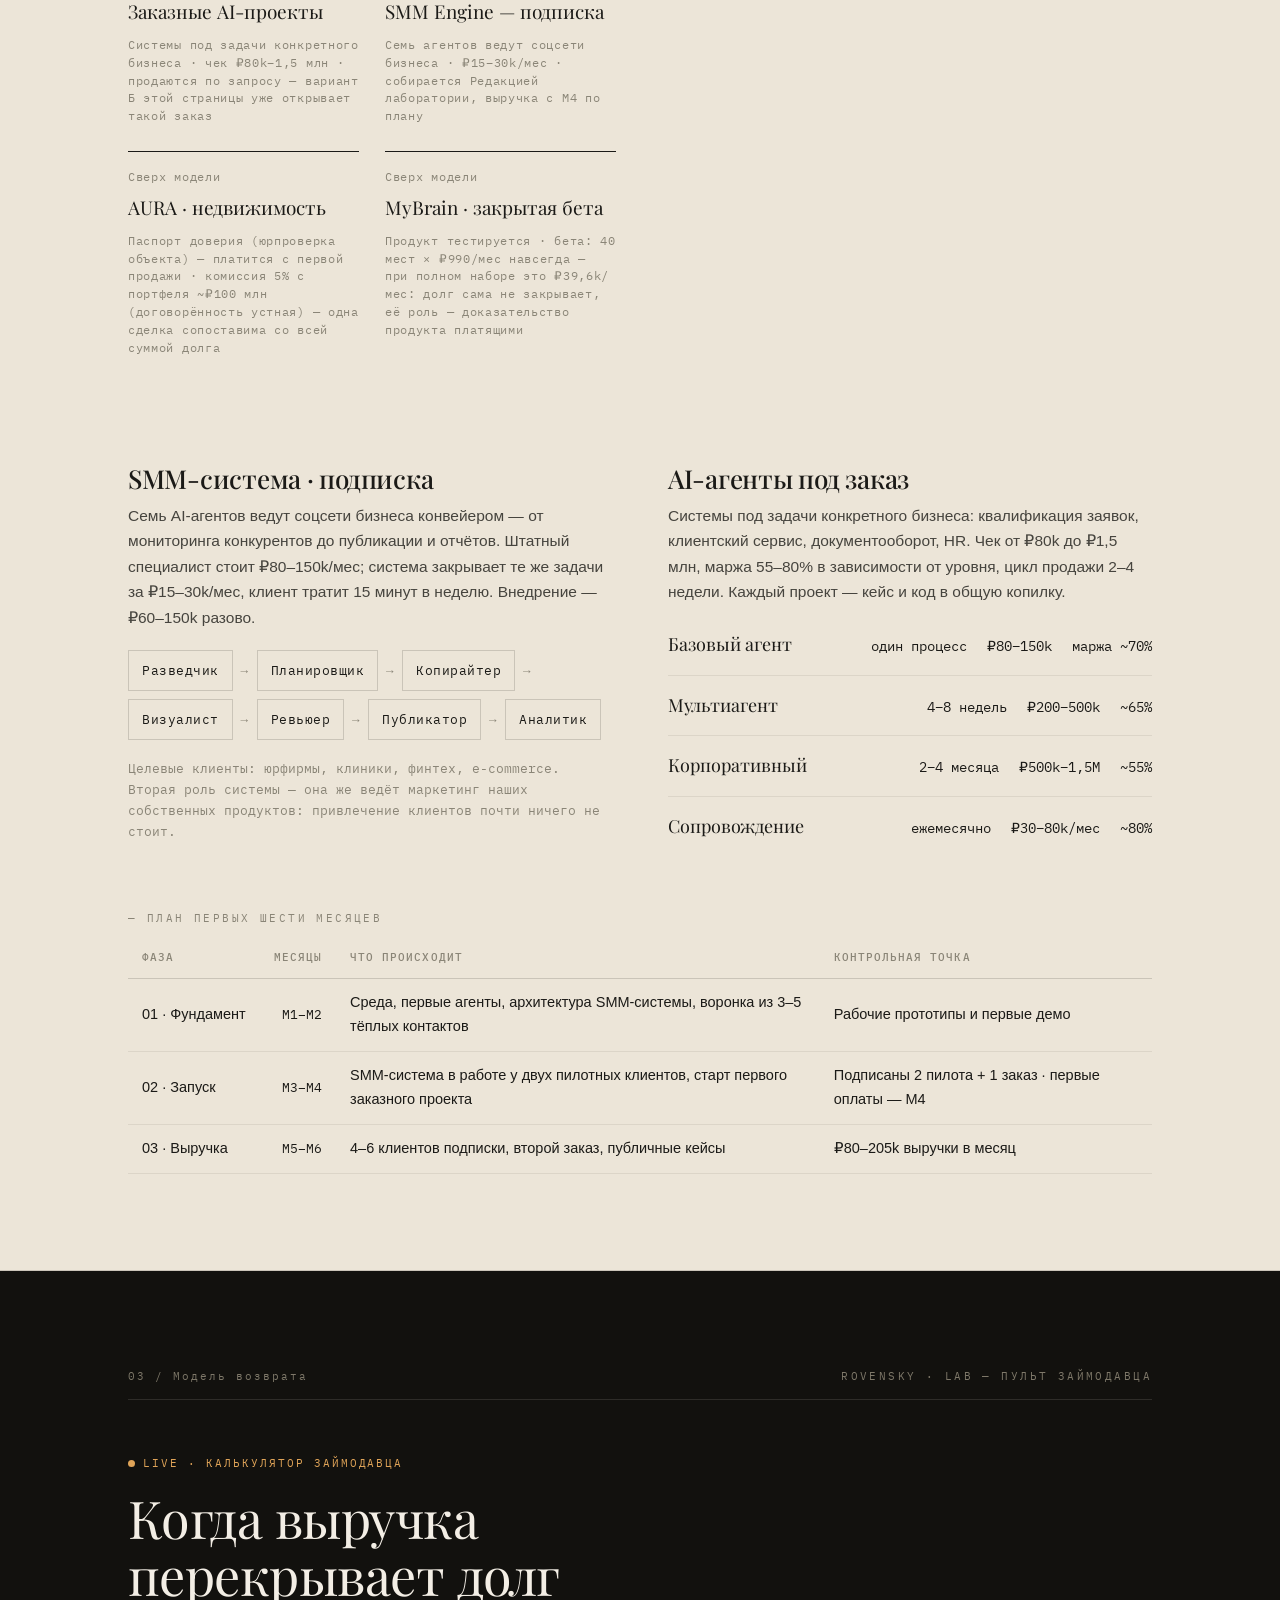
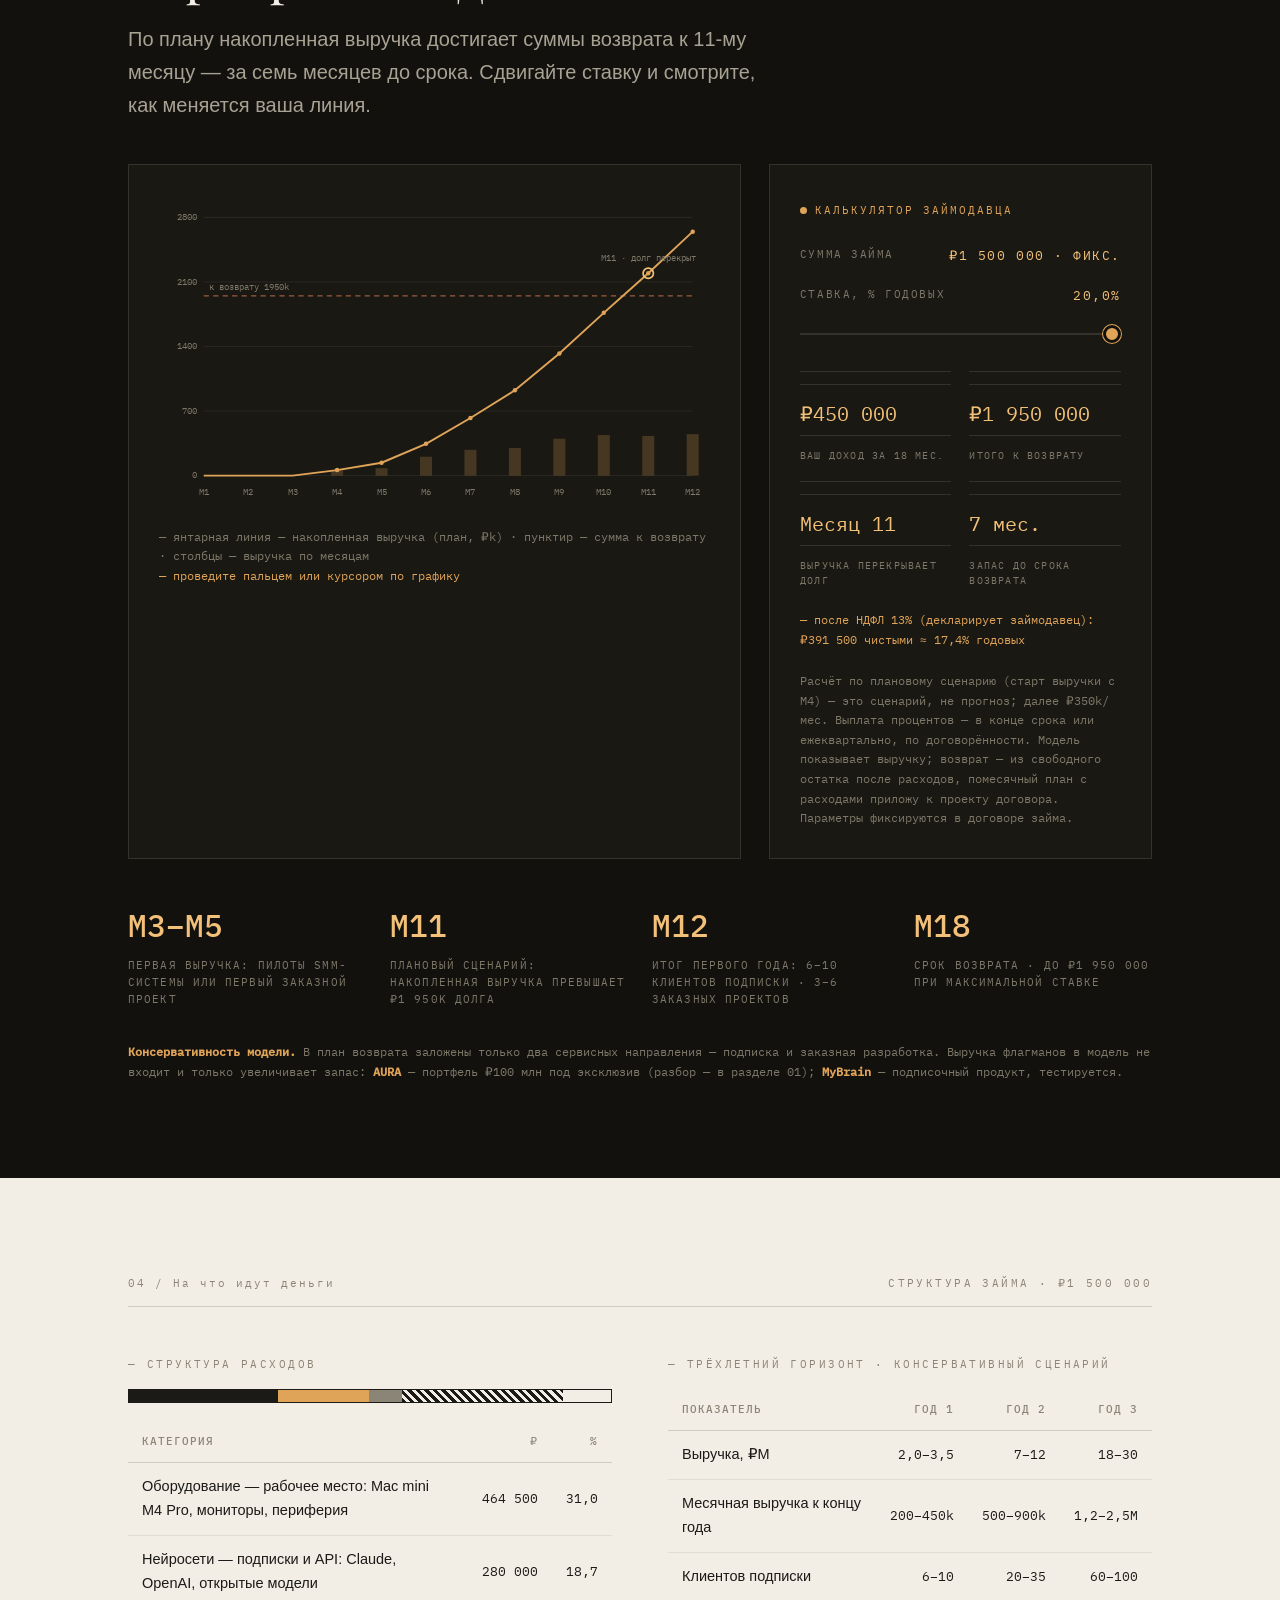
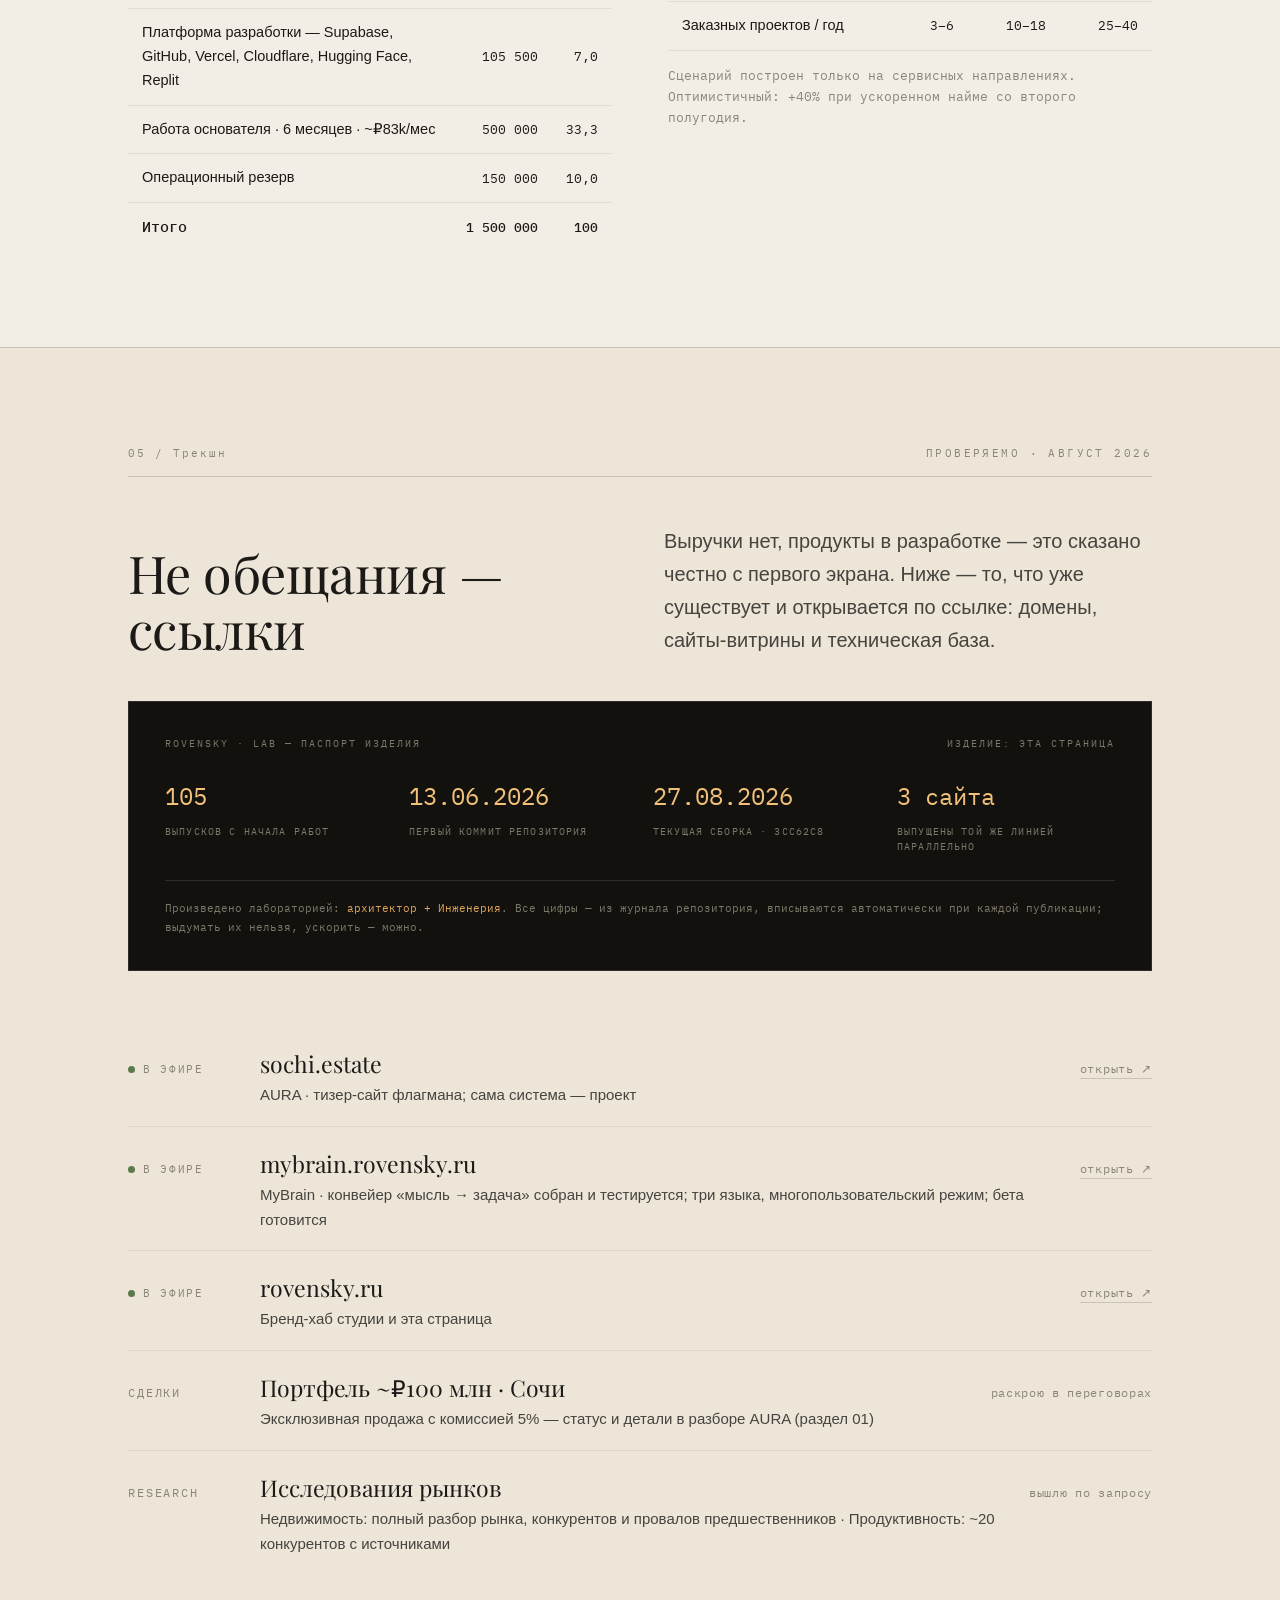
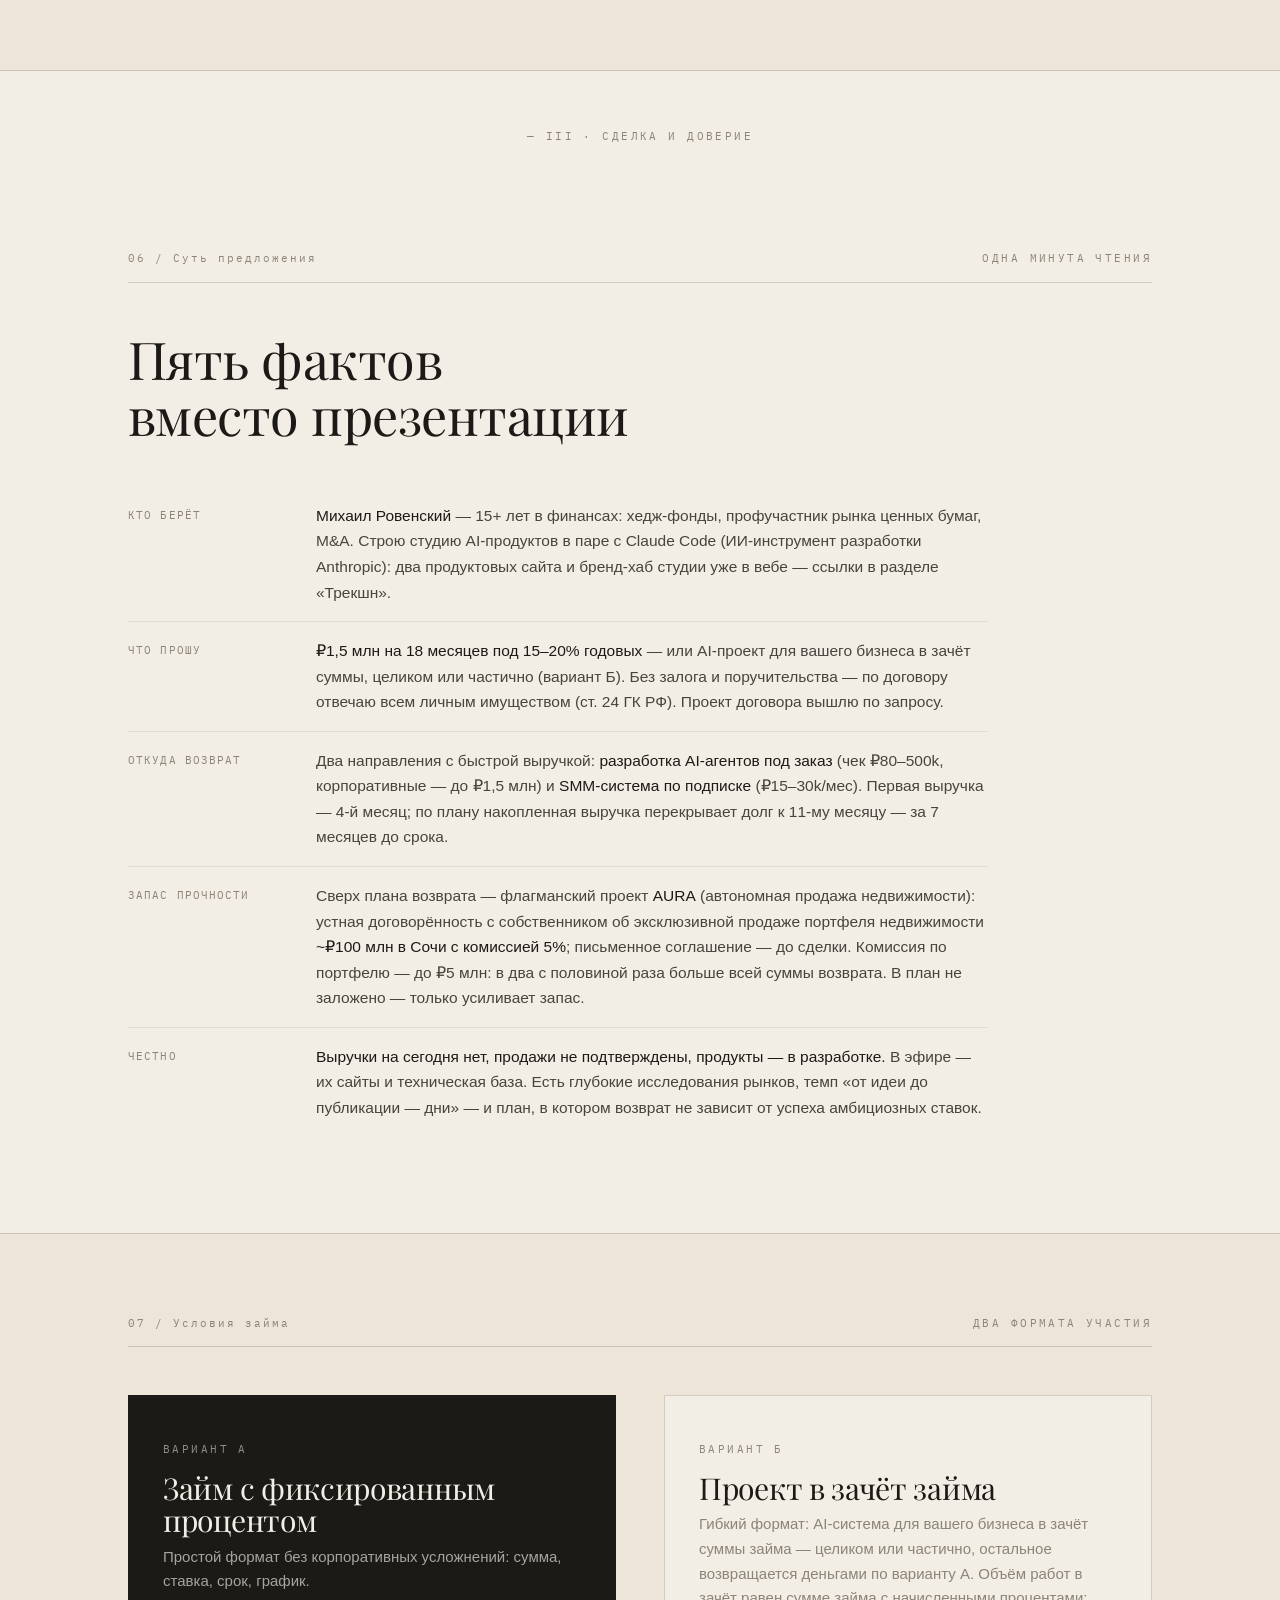
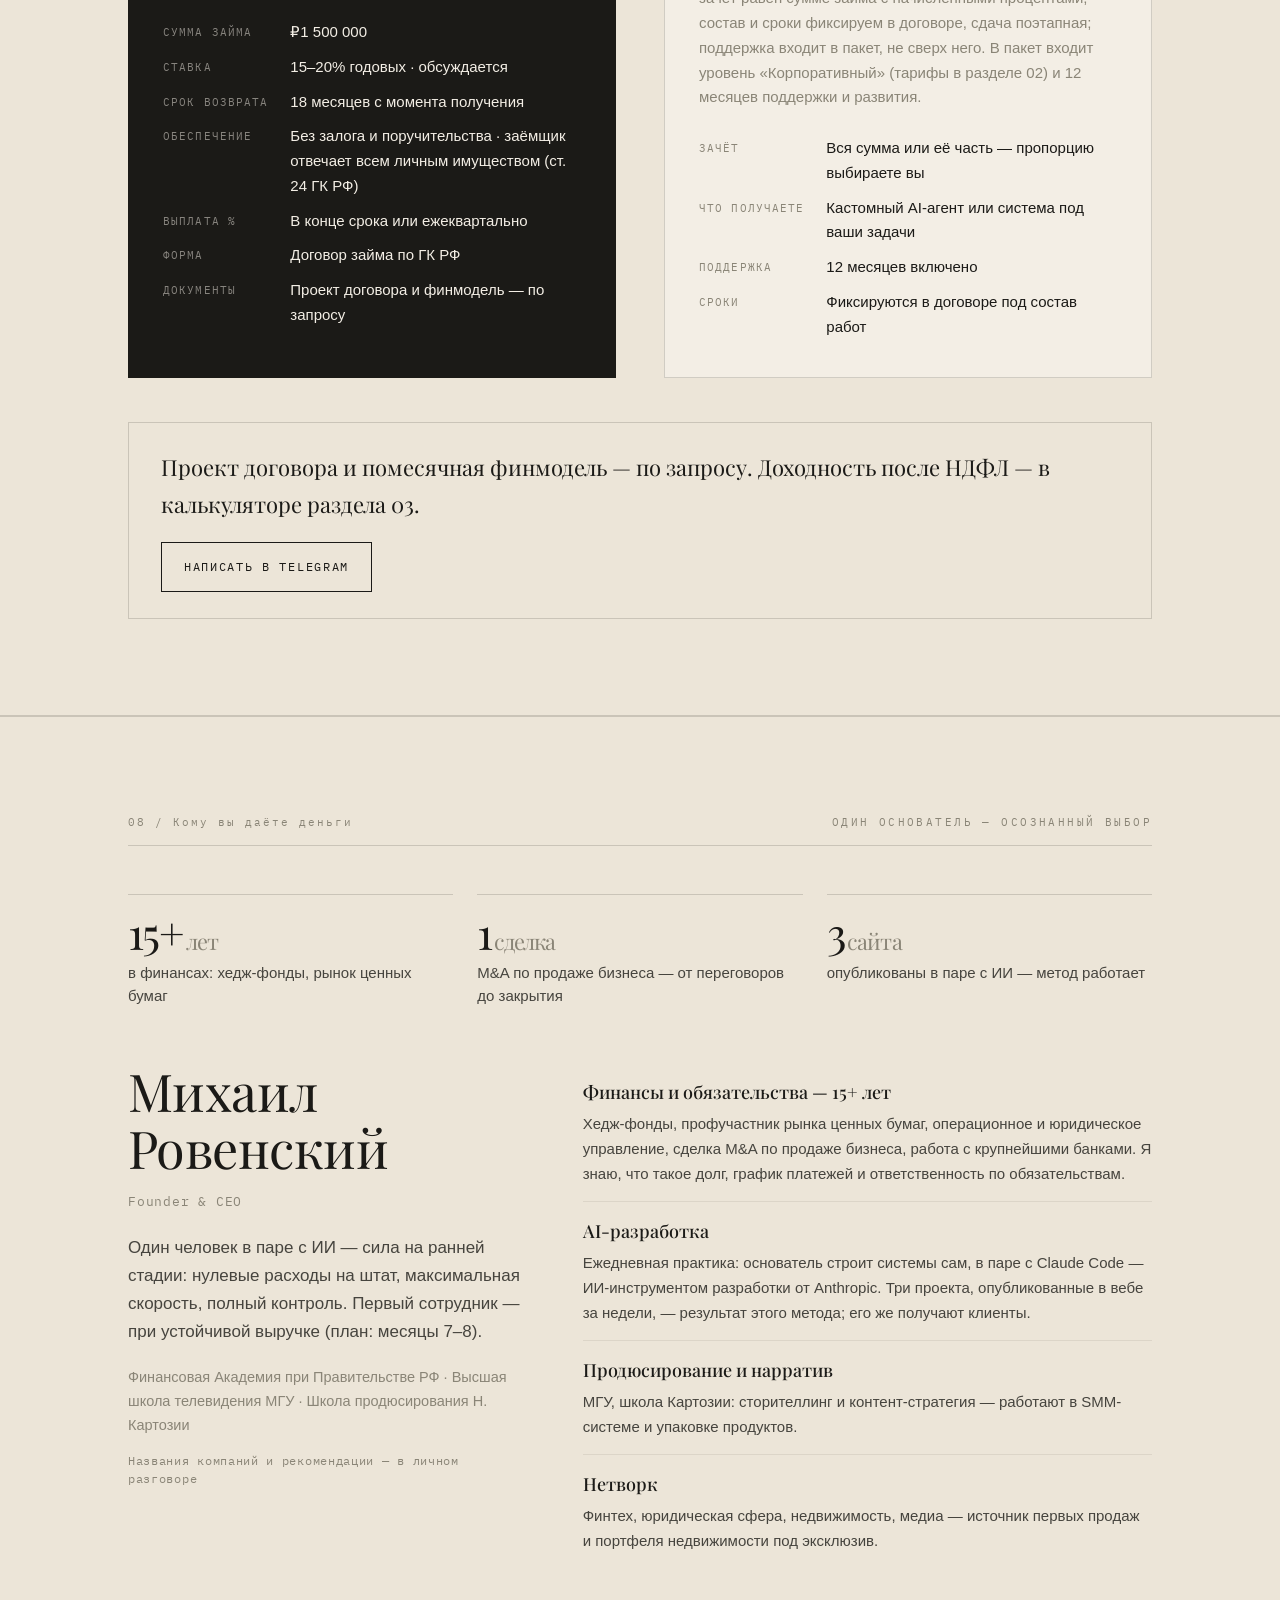
==== commit 2e55a140: "Draft: platforms restored as full flagship-class cards Founder rejected the footnote-style mini-card" ====
--- a/next/index.html
+++ b/next/index.html
@@ -559,10 +559,6 @@
     </div>
     <p id="map-read" class="rv">— одно ядро, три горизонта: тап по узлу покажет, что это и когда</p>
     <p class="cap rv rv-d1" style="margin-top:14px;max-width:680px">Роли в конструкции: сервисы возвращают займ · флагманы растят стоимость компании · платформы финансируются следующими раундами, не этим займом. Каждая ступень собирается на одном ядре и финансирует следующую.</p>
-    <div class="grid2 rv" style="margin-top:30px;gap:26px">
-      <div style="border-top:1px solid var(--taupe);padding-top:14px"><span class="cap" style="display:block;margin-bottom:6px">Горизонт · 2027</span><b style="font-family:var(--serif);font-size:19px;font-weight:400">MyUniverse</b><p class="cap" style="margin-top:8px">Операционная система жизни: ИИ, глубоко понимающий человека и ведущий все его сферы. Вырастает из ядра MyBrain — архитектура заложена с первого дня</p></div>
-      <div style="border-top:1px solid var(--taupe);padding-top:14px"><span class="cap" style="display:block;margin-bottom:6px">Горизонт · 2027</span><b style="font-family:var(--serif);font-size:19px;font-weight:400">Meridian</b><p class="cap" style="margin-top:8px">Инфраструктура рыночной правды: один интерфейс для людей, один API для ИИ-агентов компаний. Вырастает из ядра MyBrain</p></div>
-    </div>
     <div class="grid3 rv">
       <div class="vcard hl">
         <span class="eyebrow">Флагман · недвижимость</span>
@@ -592,6 +588,26 @@
           <dt>Для рынка</dt><dd>₽15–30k/мес против штатного SMM за ₽80–150k</dd>
           <dt>Для портфеля</dt><dd>Привлечение клиентов ≈ ₽0</dd>
           <dt>Статус</dt><dd>В разработке · выручка с М4</dd>
+        </dl>
+      </div>
+    </div>
+    <div class="grid2 rv" style="margin-top:26px">
+      <div class="vcard">
+        <span class="eyebrow">Платформа · горизонт 2027</span>
+        <h3>MyUniverse</h3>
+        <p class="sub"><b>Не ассистент и не планировщик — операционная система жизни.</b> ИИ, глубоко понимающий человека и ведущий все его сферы: проекты, здоровье, финансы, развитие. Хранит не только задачи — состояние человека.</p>
+        <dl class="spec">
+          <dt>Вырастает из</dt><dd>Ядра MyBrain — архитектура заложена с первого дня</dd>
+          <dt>Роль</dt><dd>Масштаб студии · финансируется следующими раундами, не этим займом</dd>
+        </dl>
+      </div>
+      <div class="vcard">
+        <span class="eyebrow">Платформа · горизонт 2027</span>
+        <h3>Meridian</h3>
+        <p class="sub"><b>Не аналитический сервис — инфраструктура рыночной правды.</b> Один интерфейс для людей, один API для ИИ-агентов компаний: место, где машины берут проверенную правду о рынке.</p>
+        <dl class="spec">
+          <dt>Вырастает из</dt><dd>Ядра MyBrain</dd>
+          <dt>Роль</dt><dd>Масштаб студии · финансируется следующими раундами, не этим займом</dd>
         </dl>
       </div>
     </div>
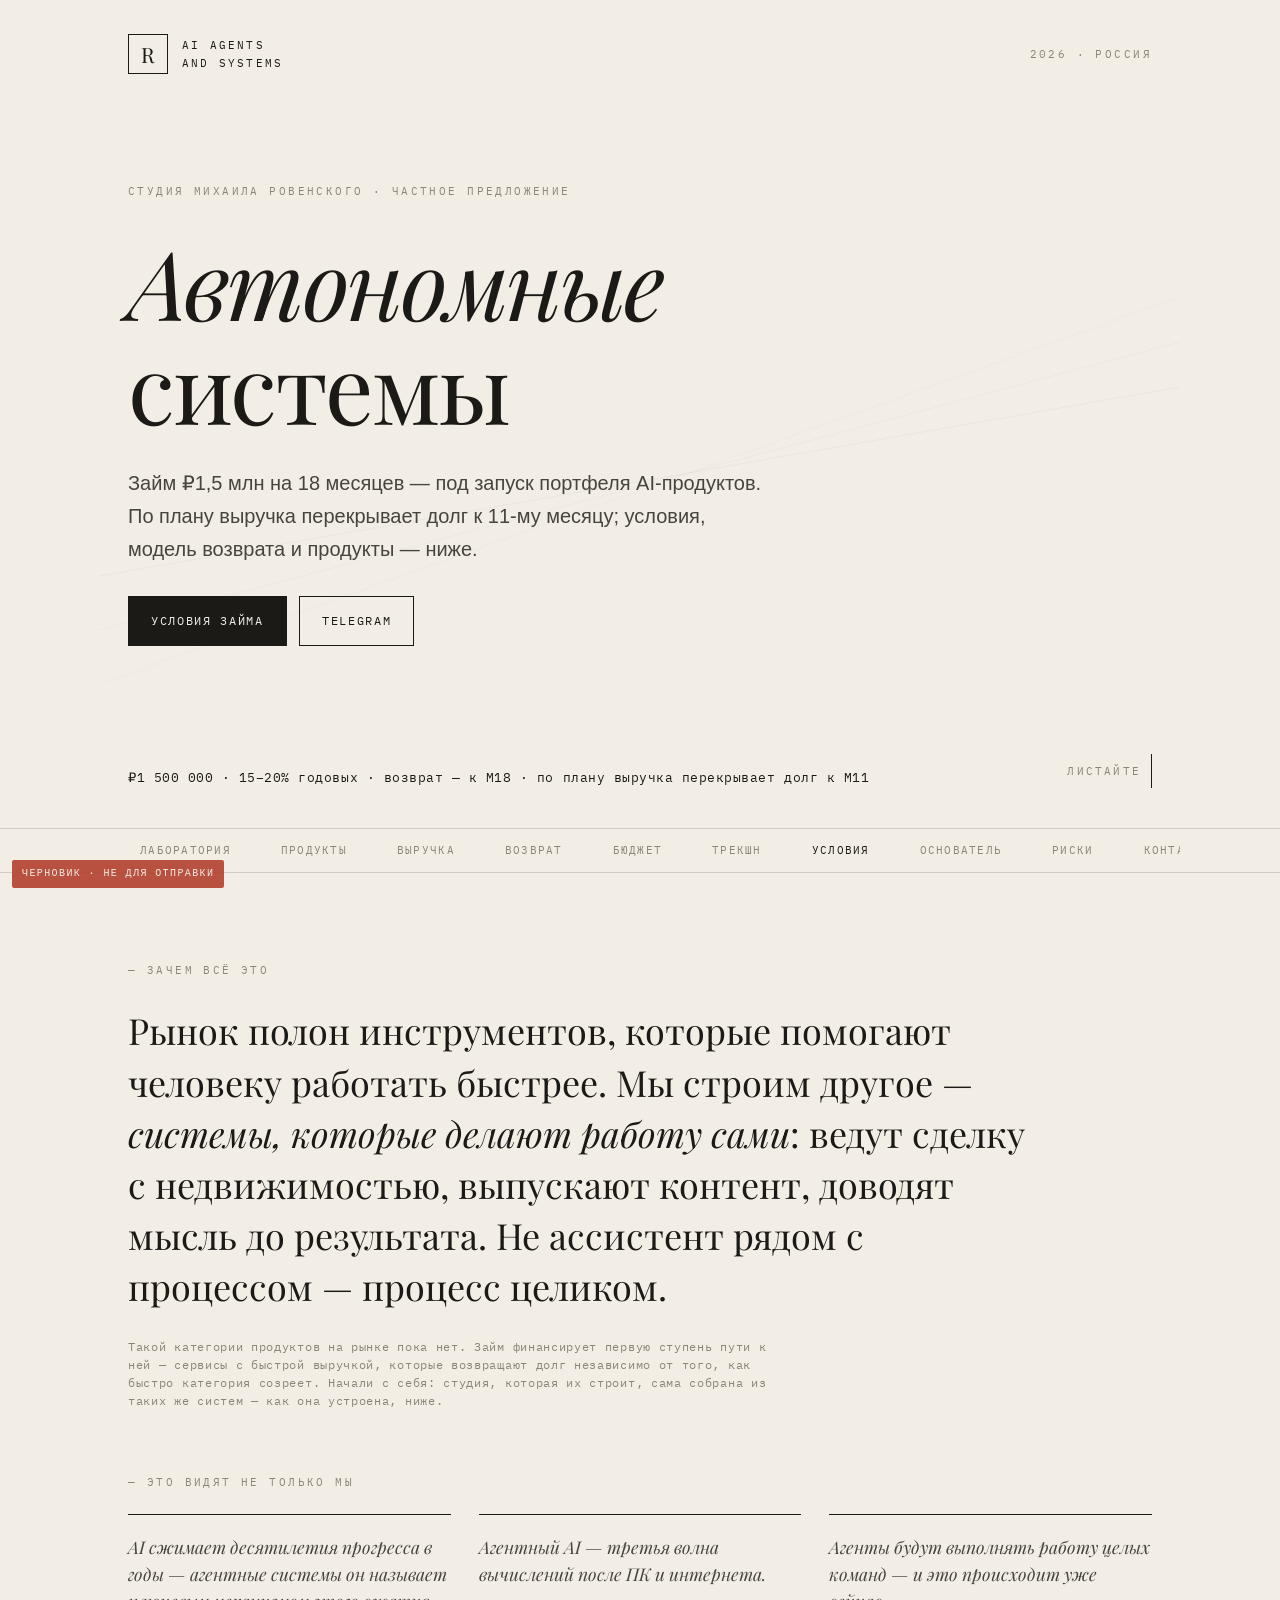
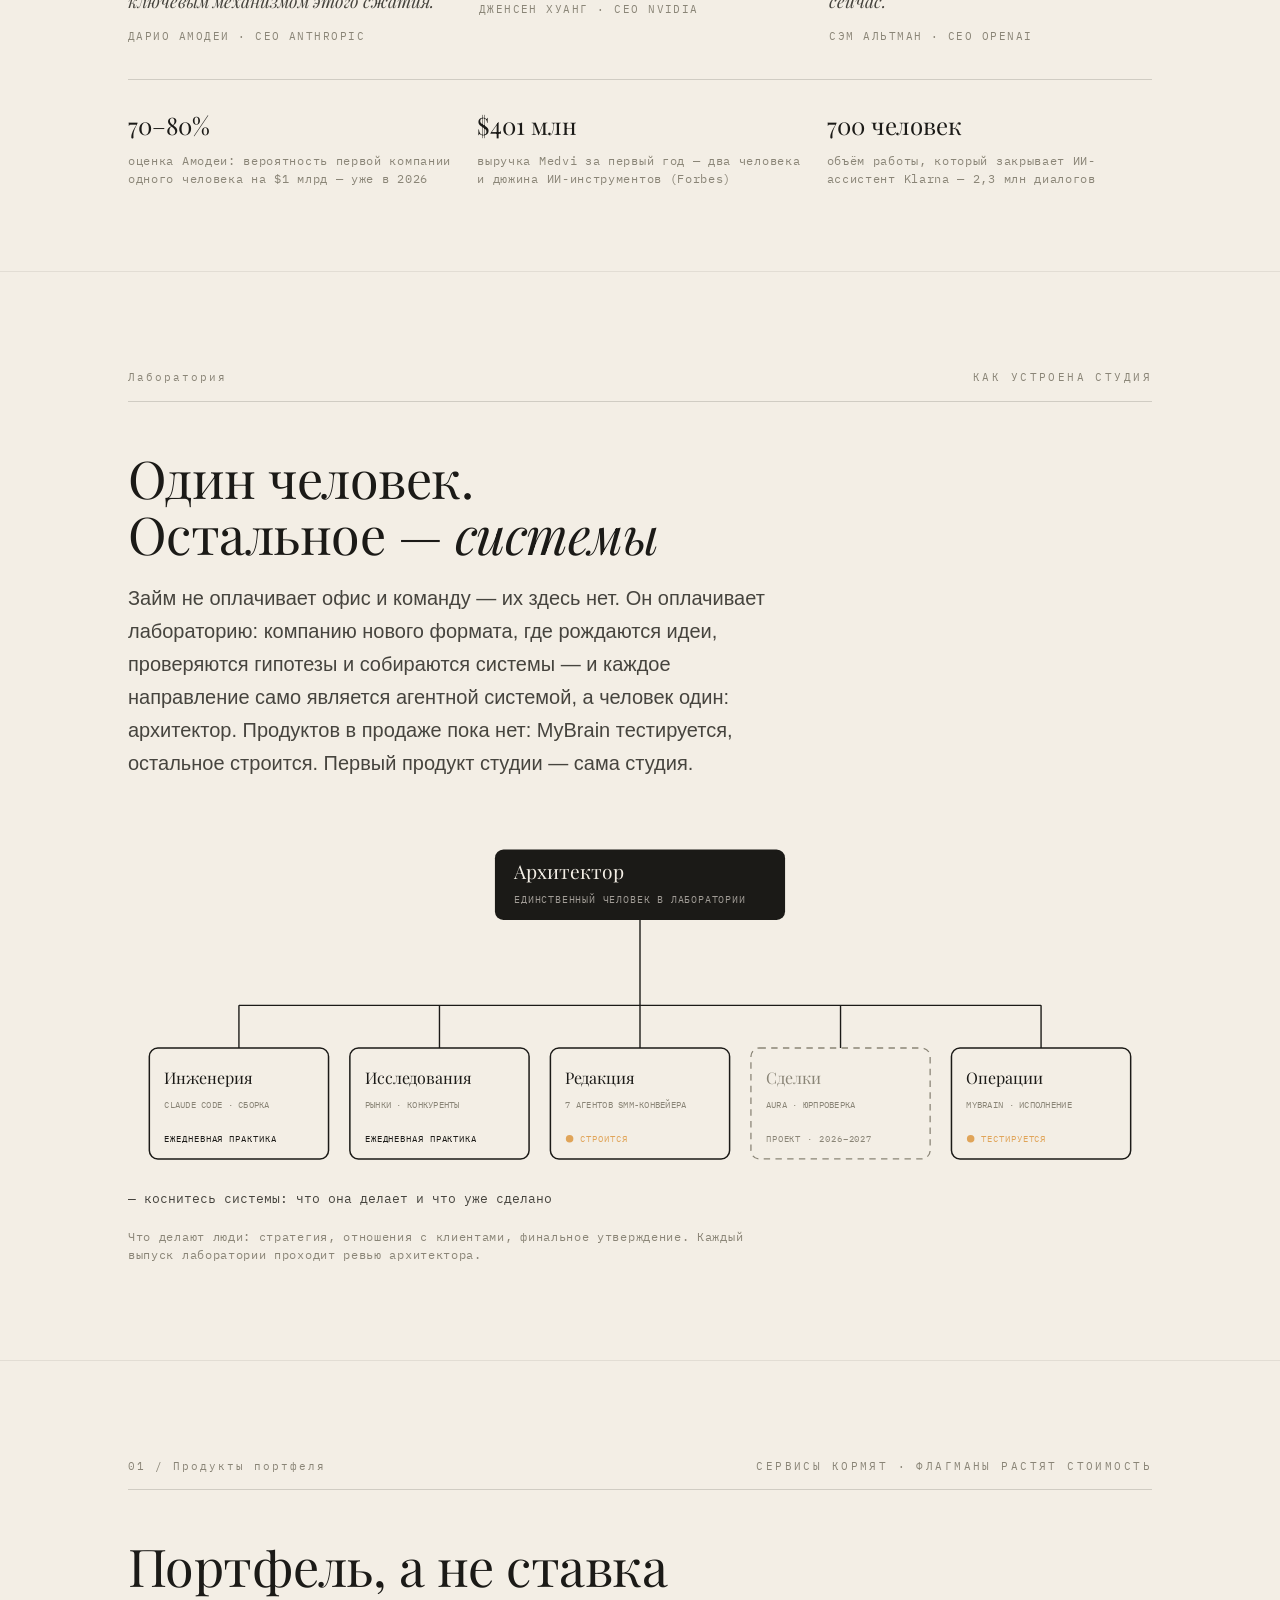
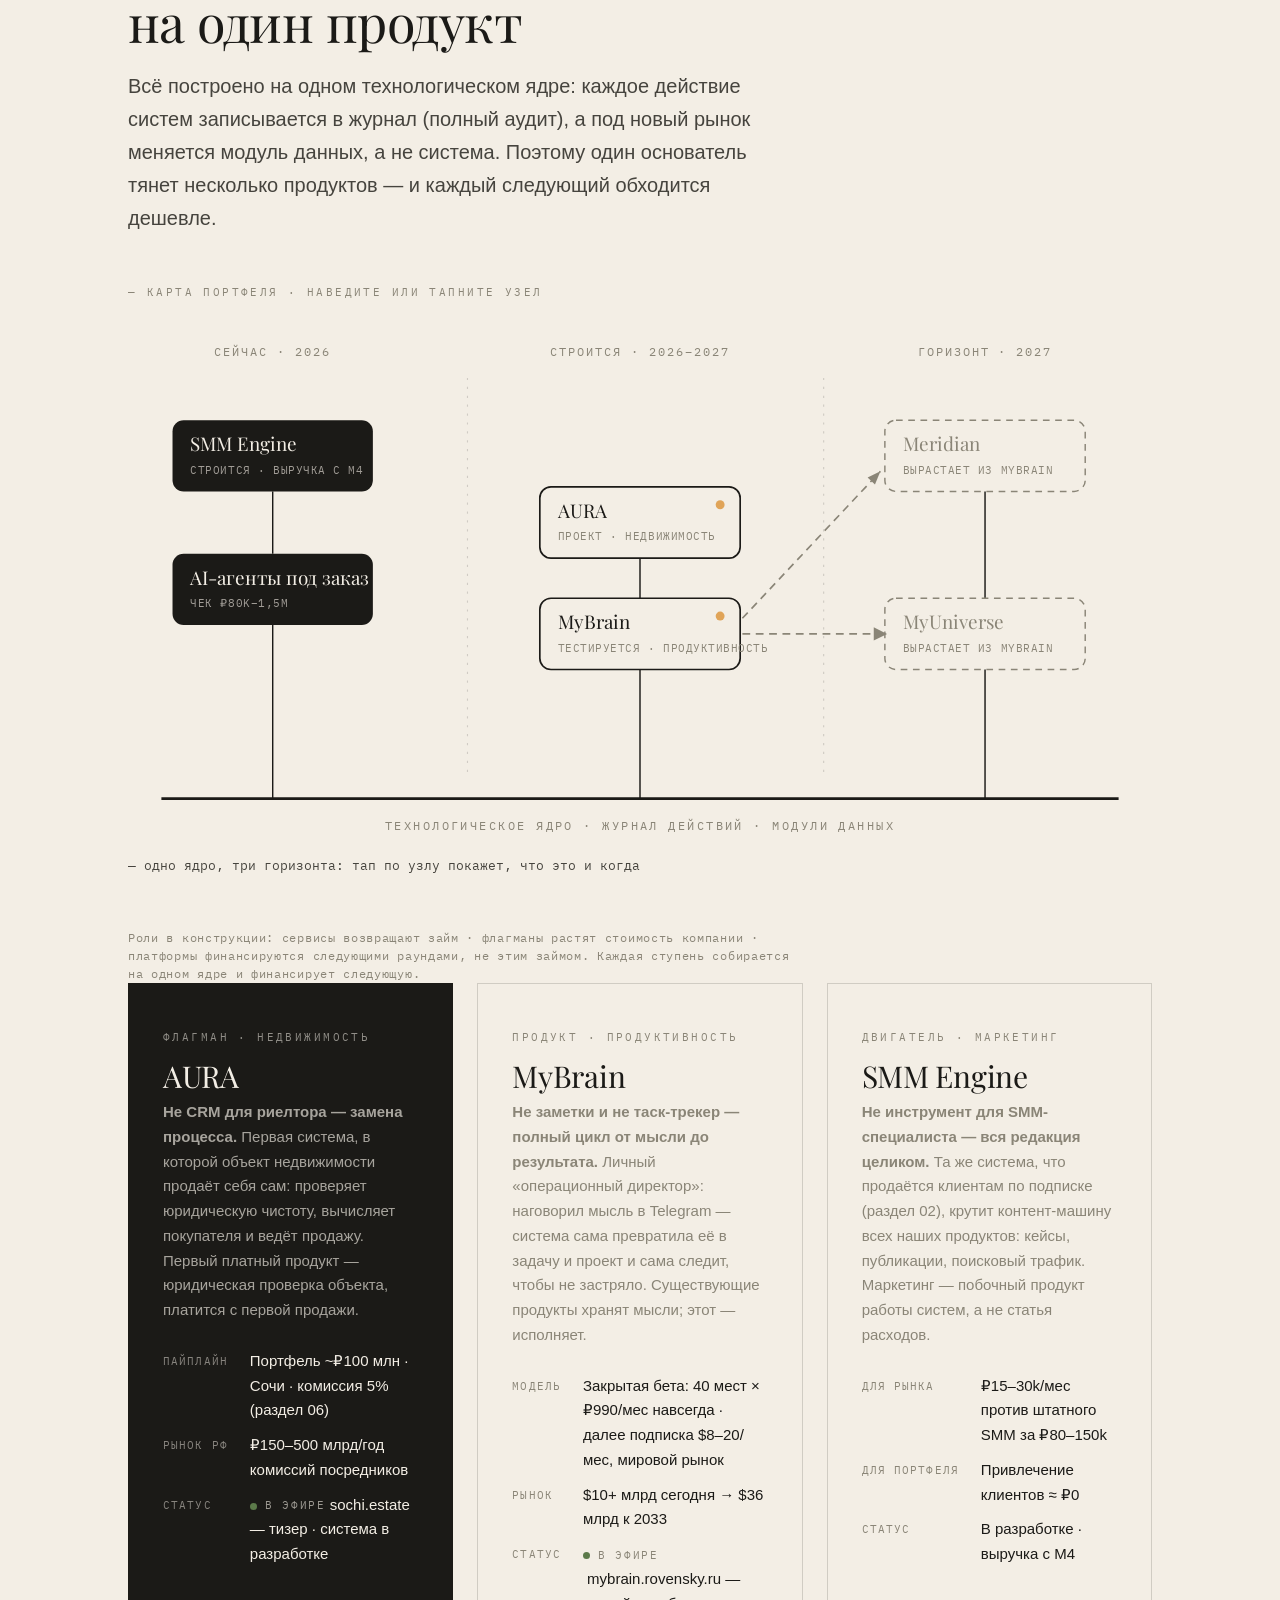
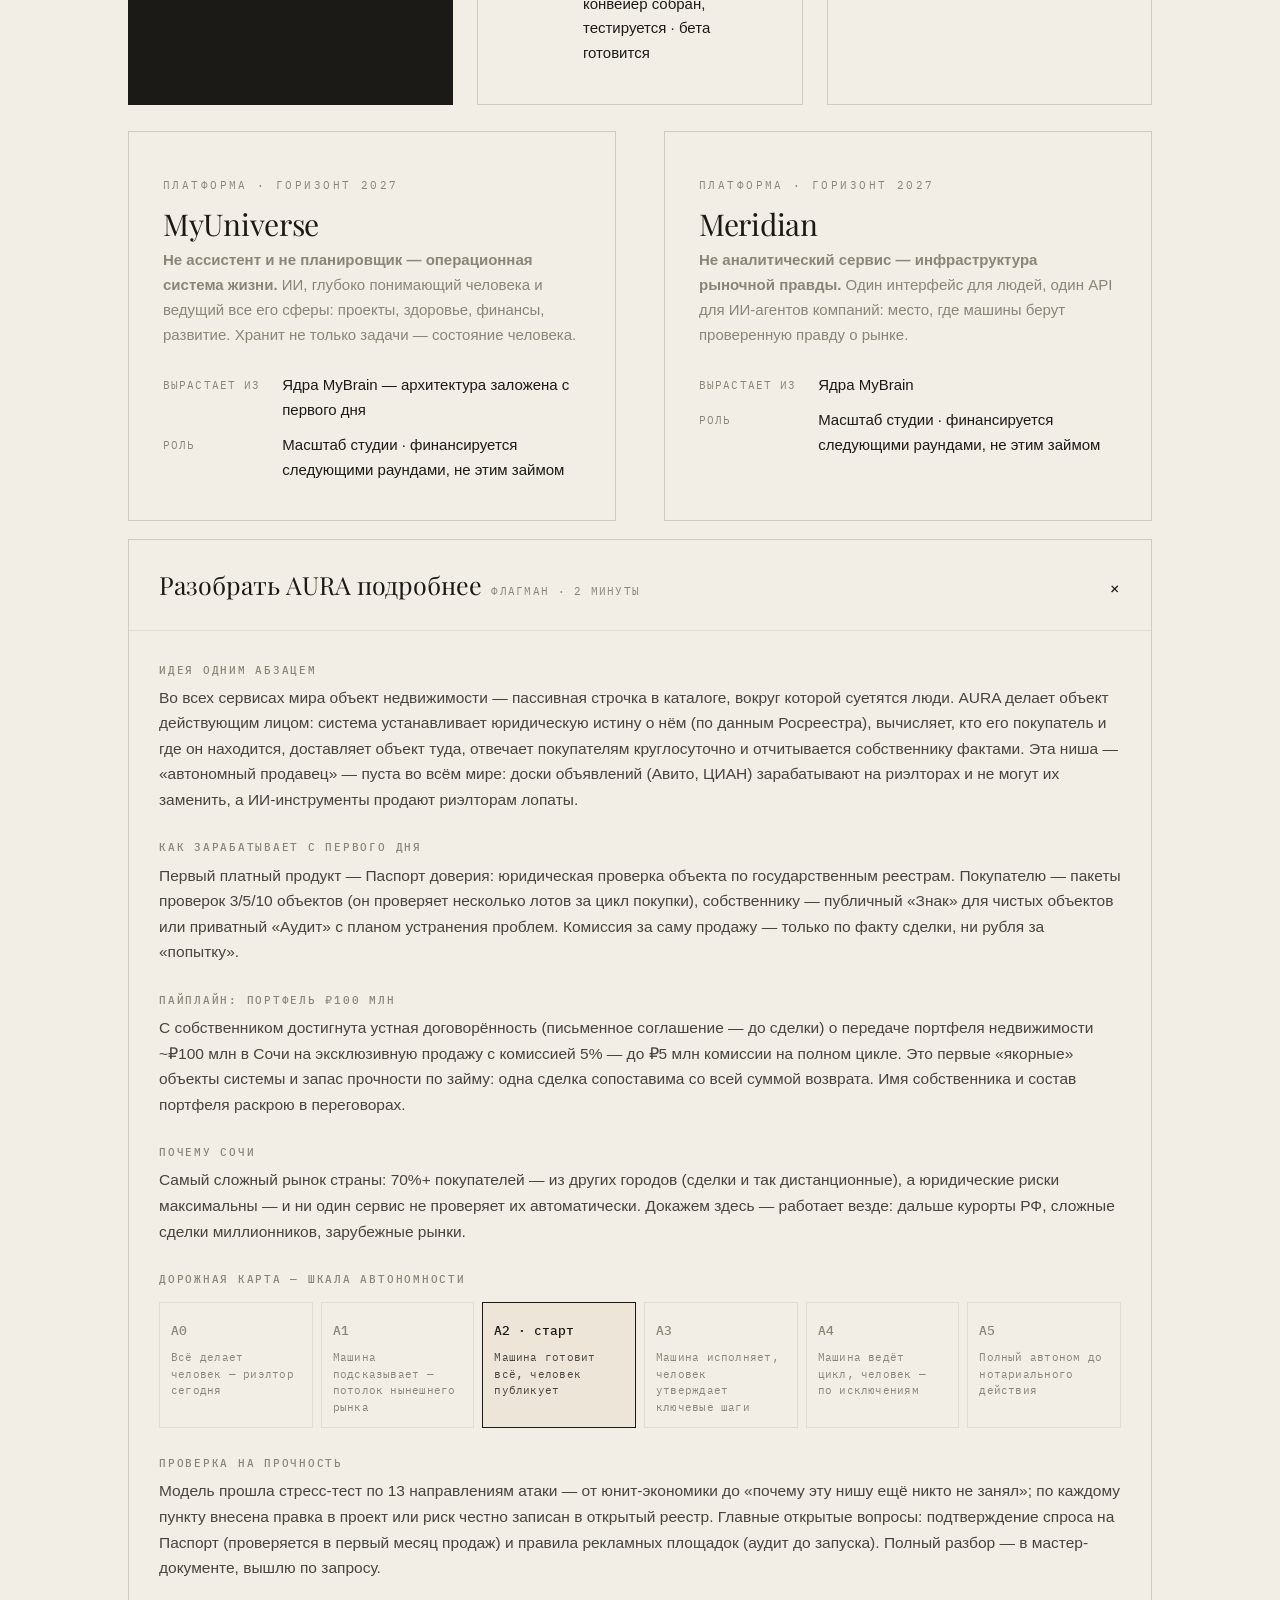
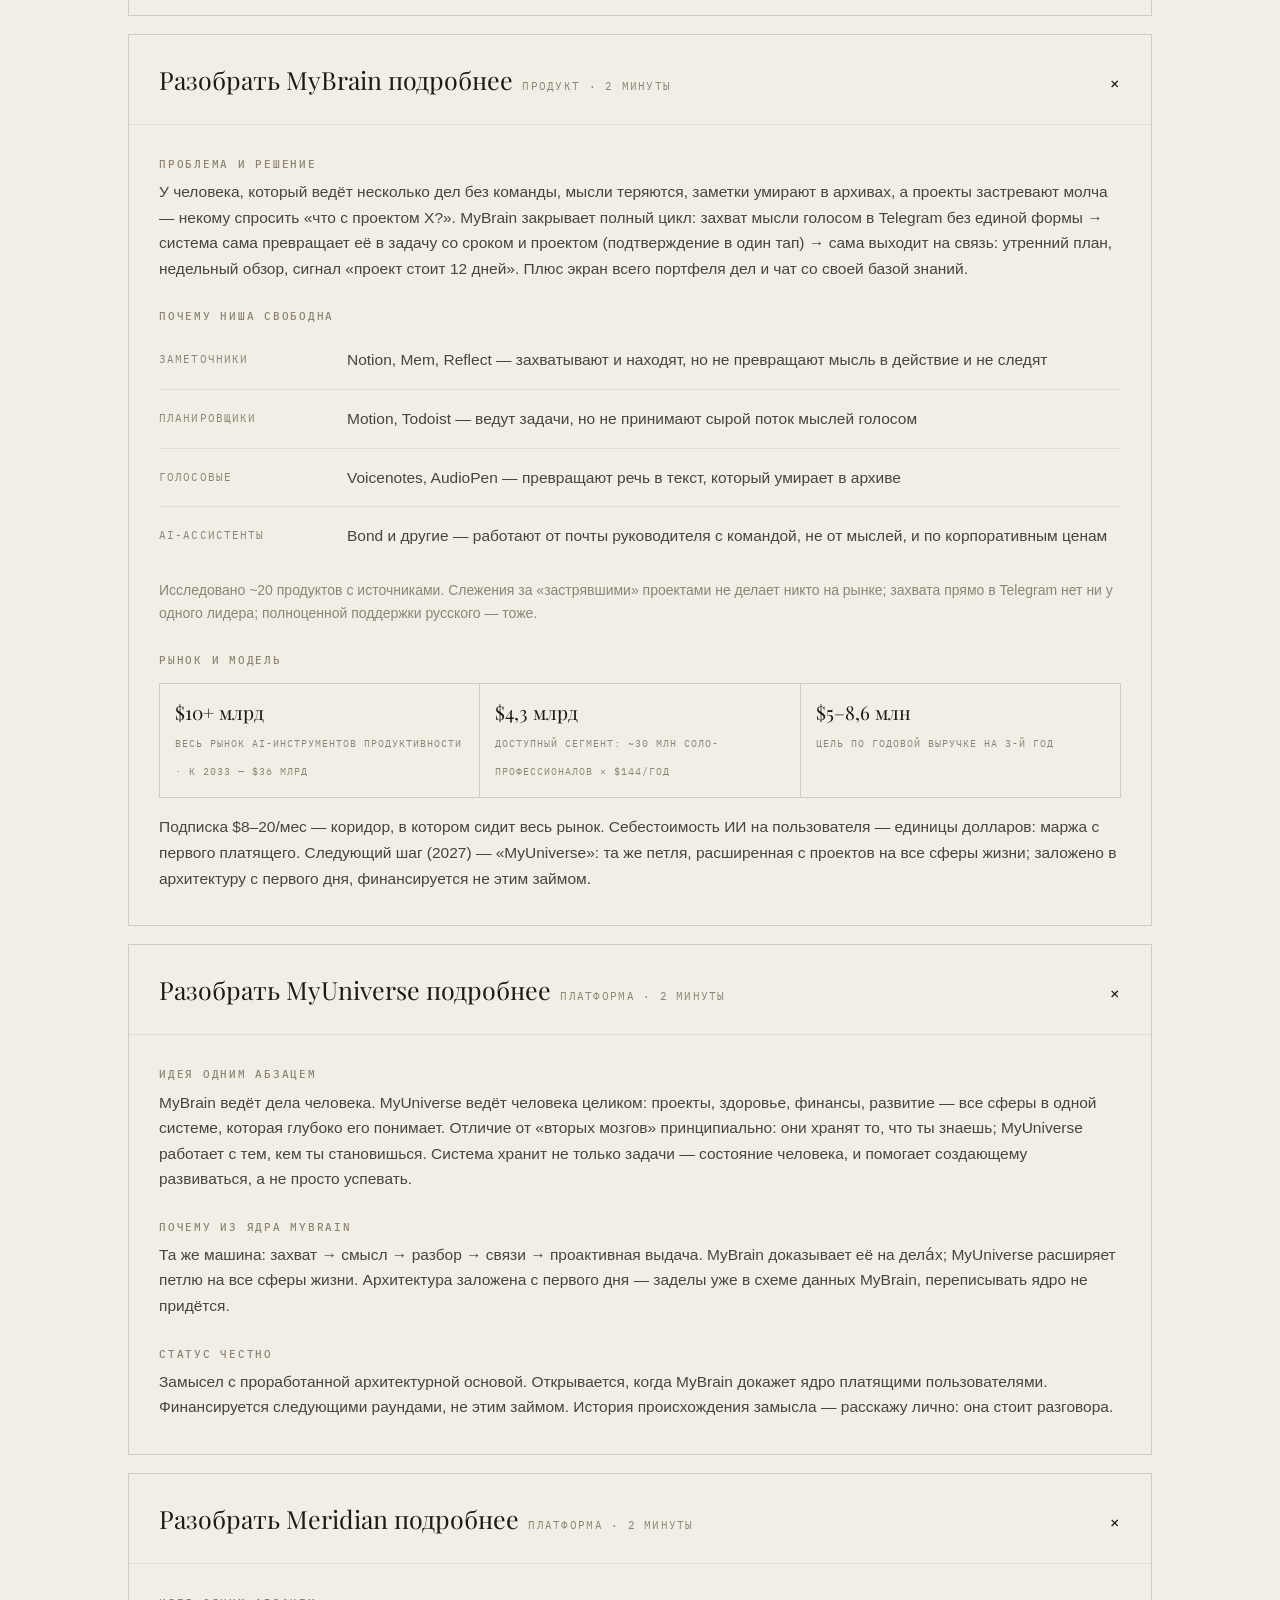
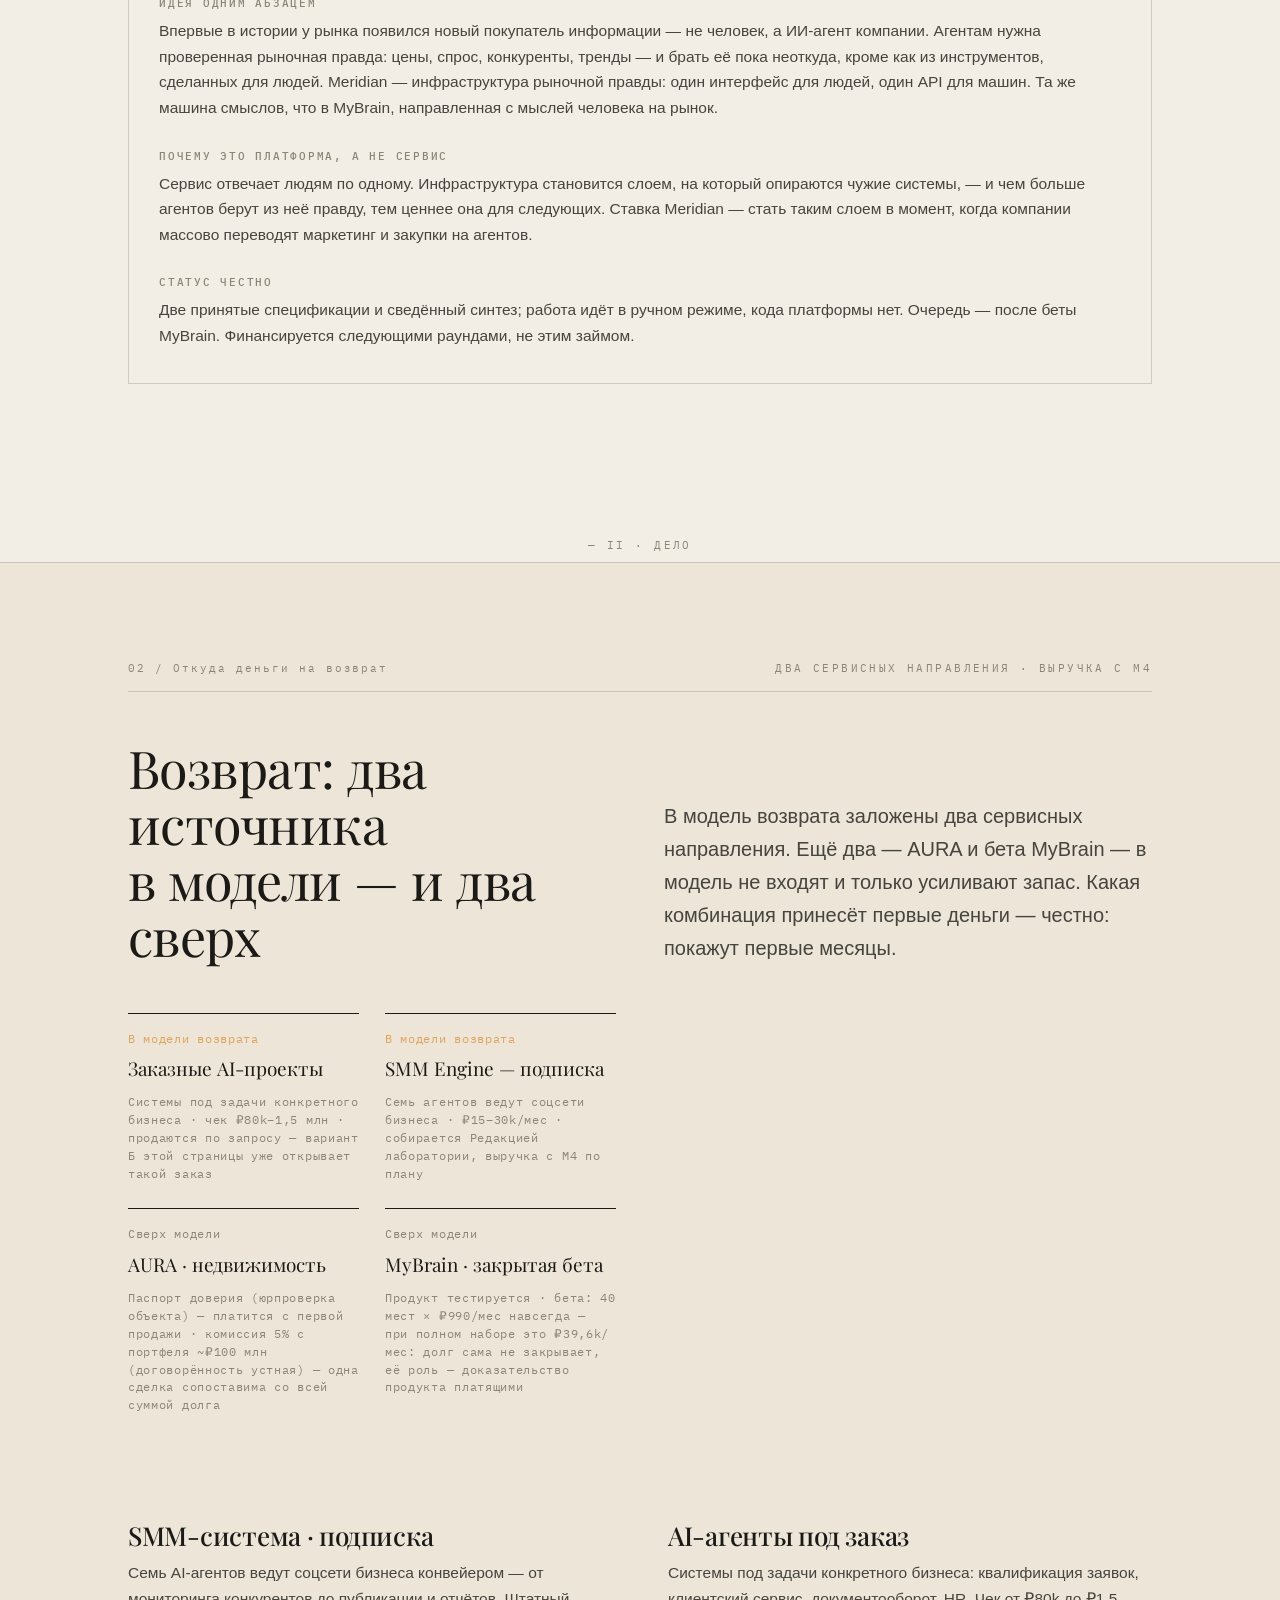
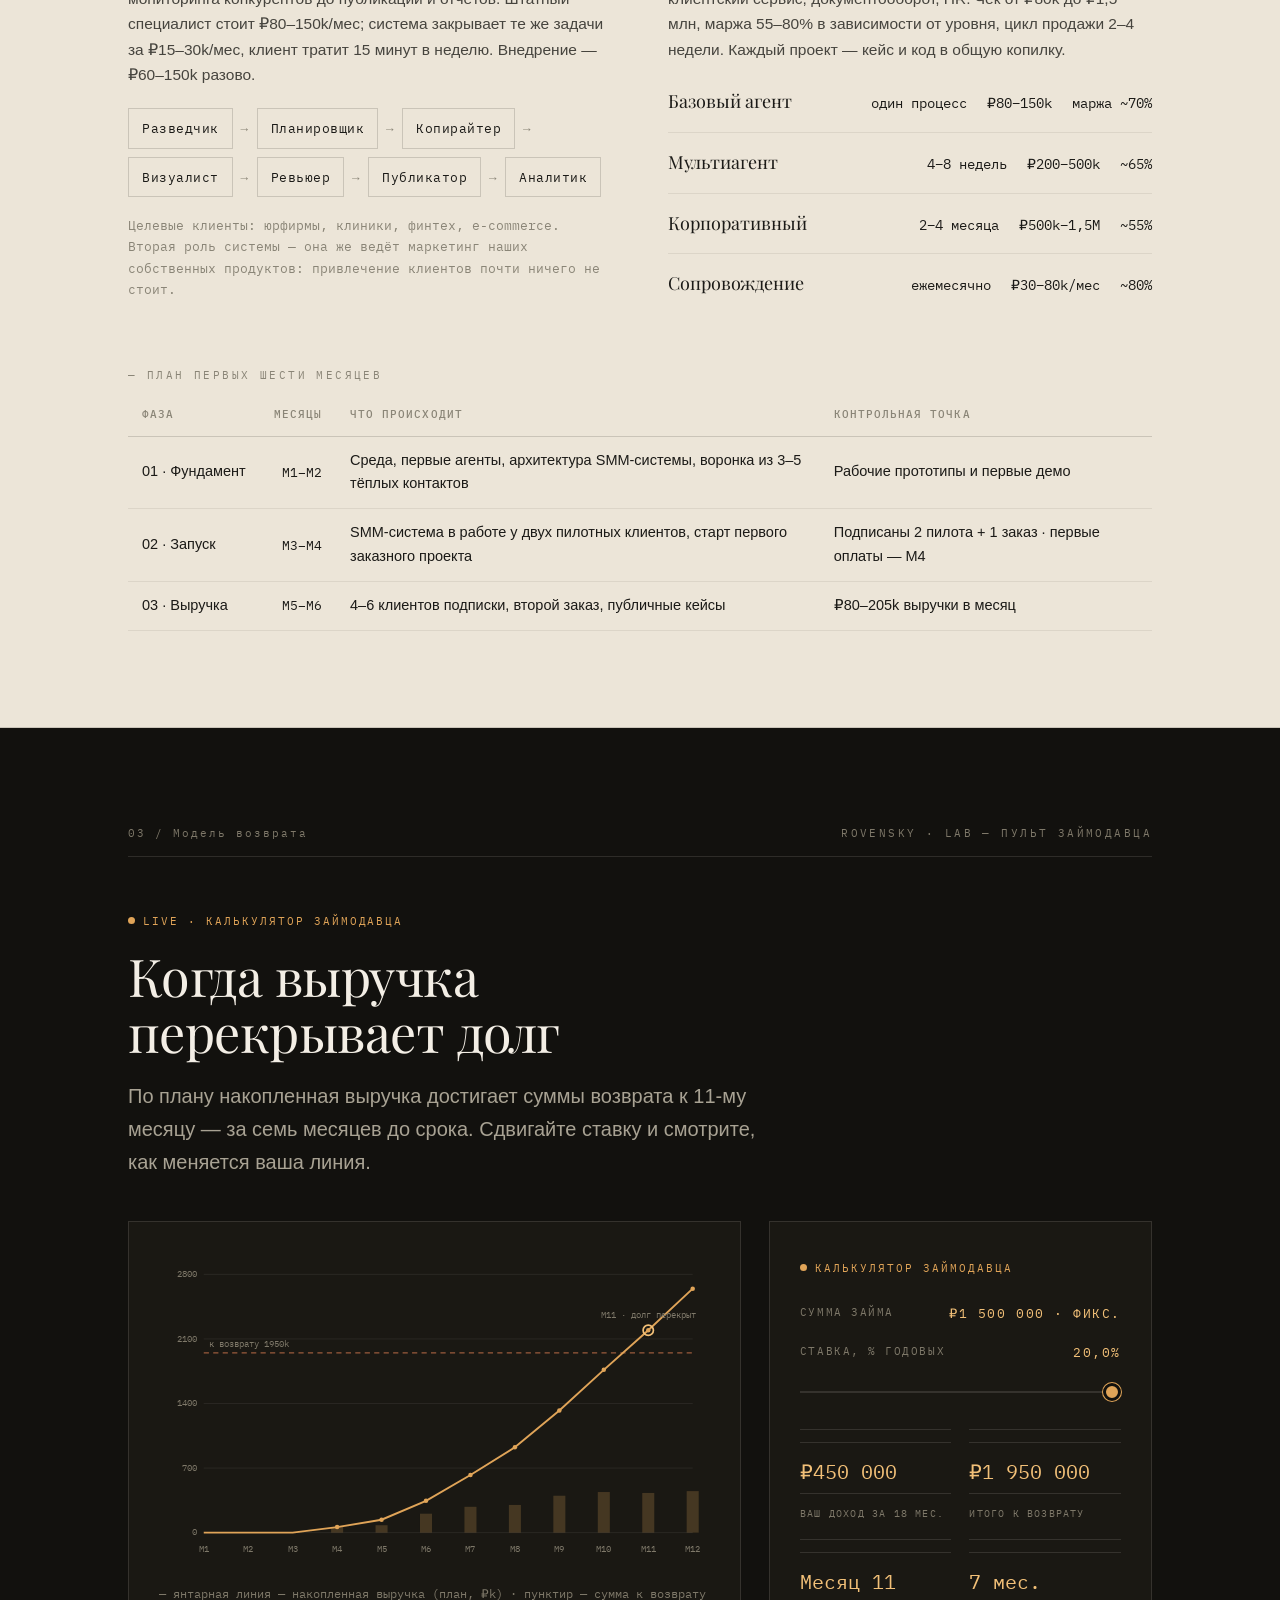
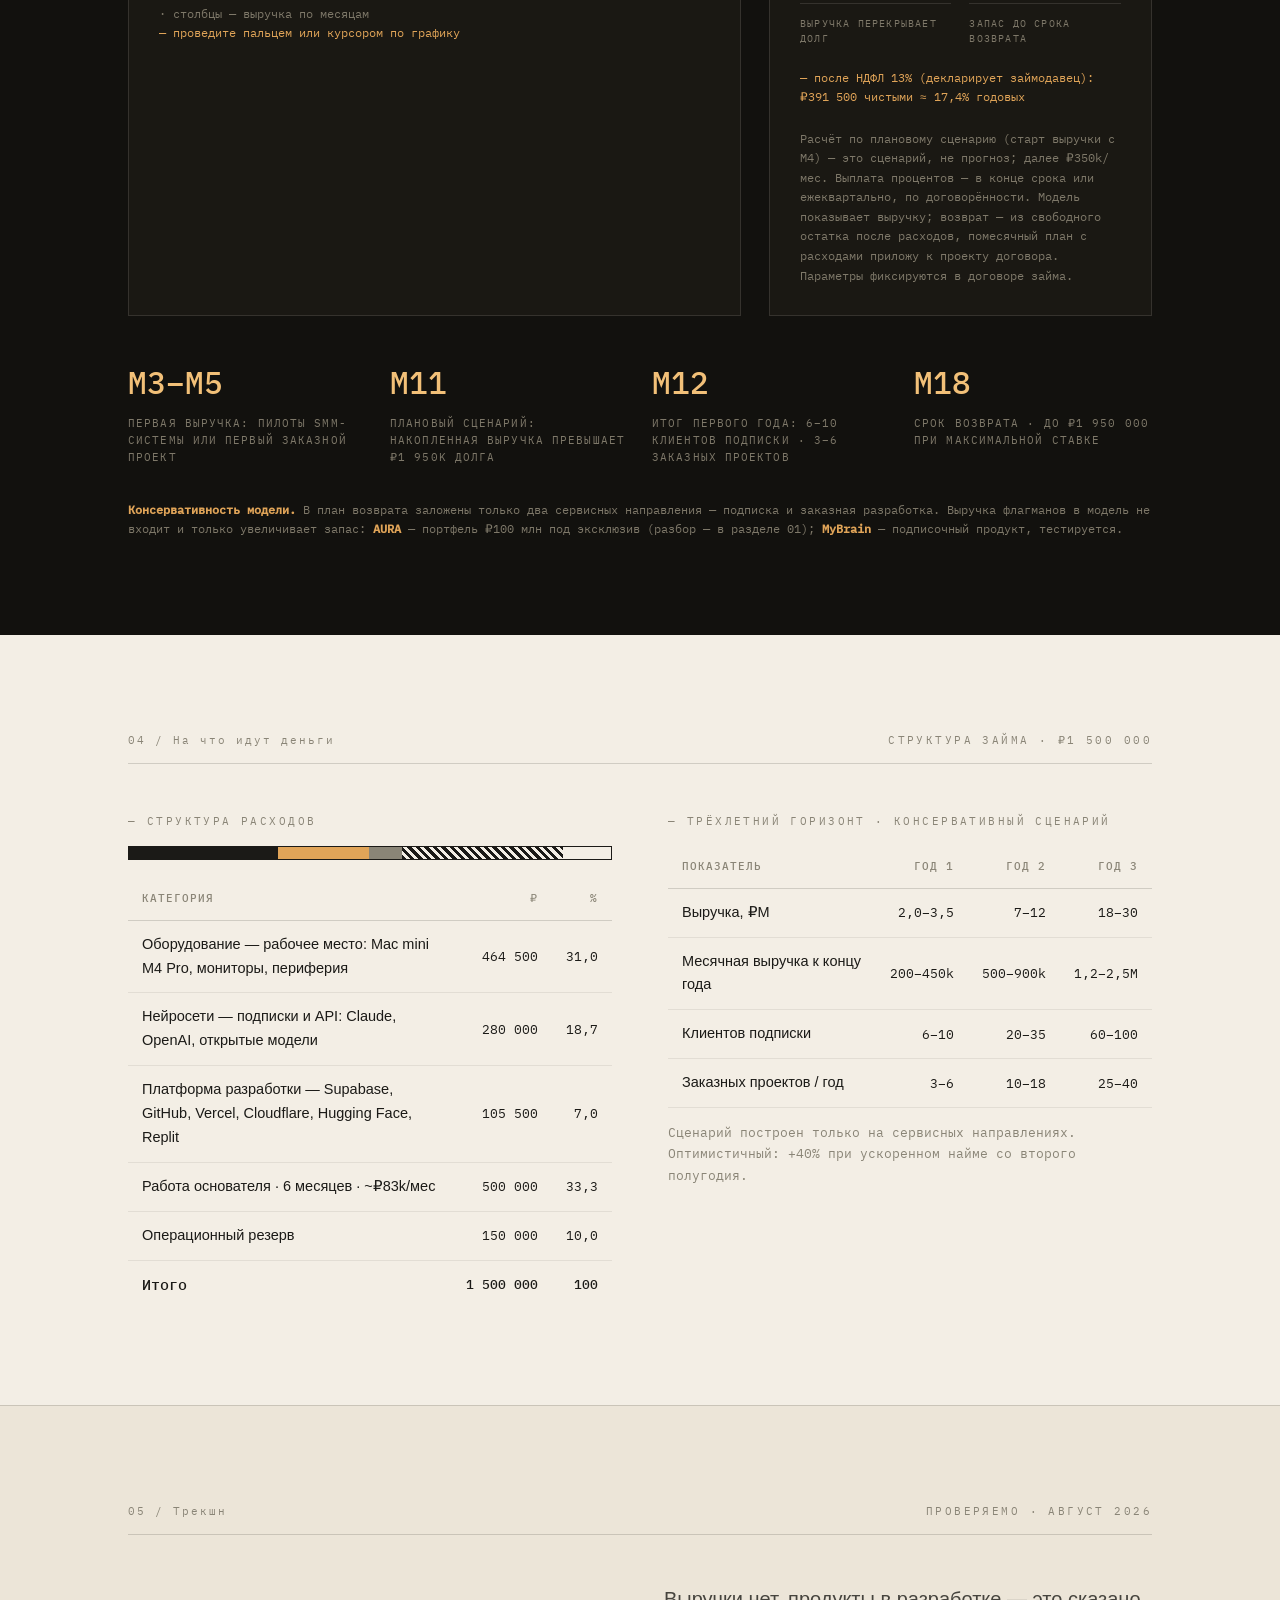
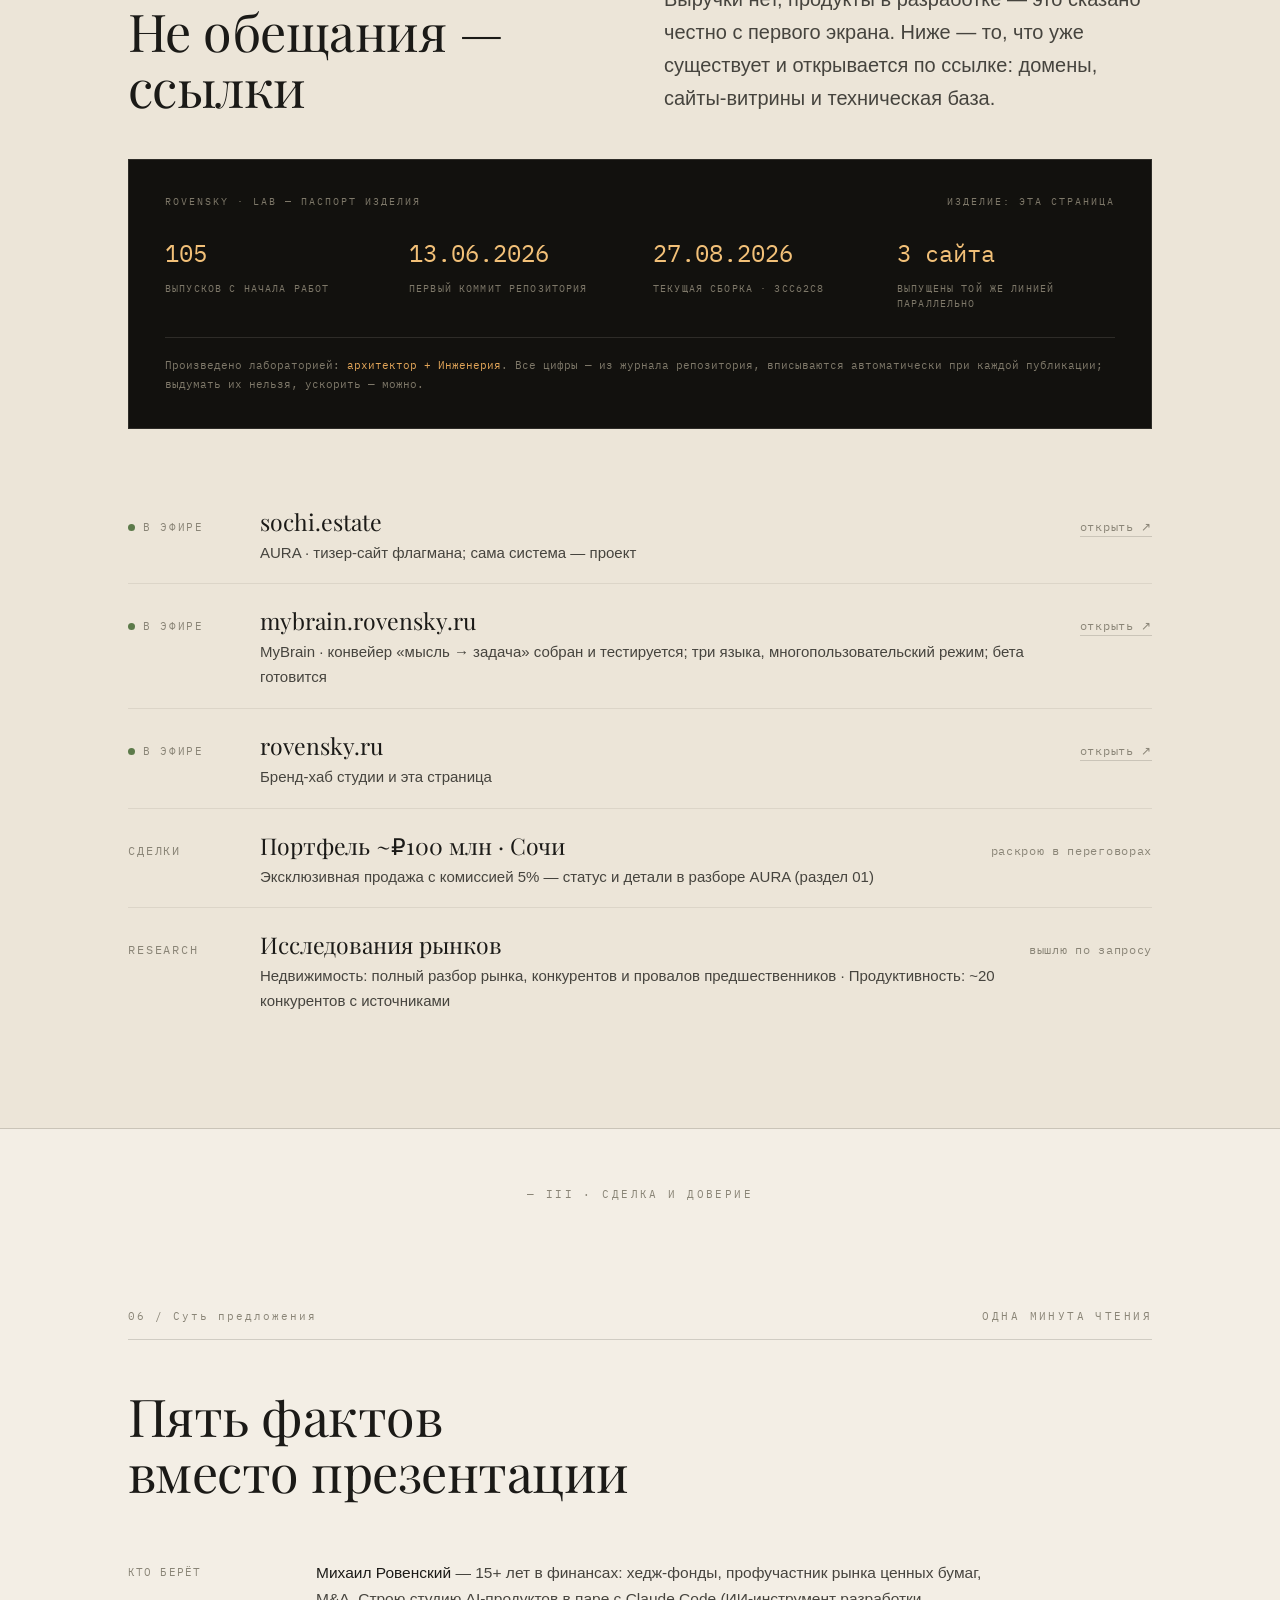
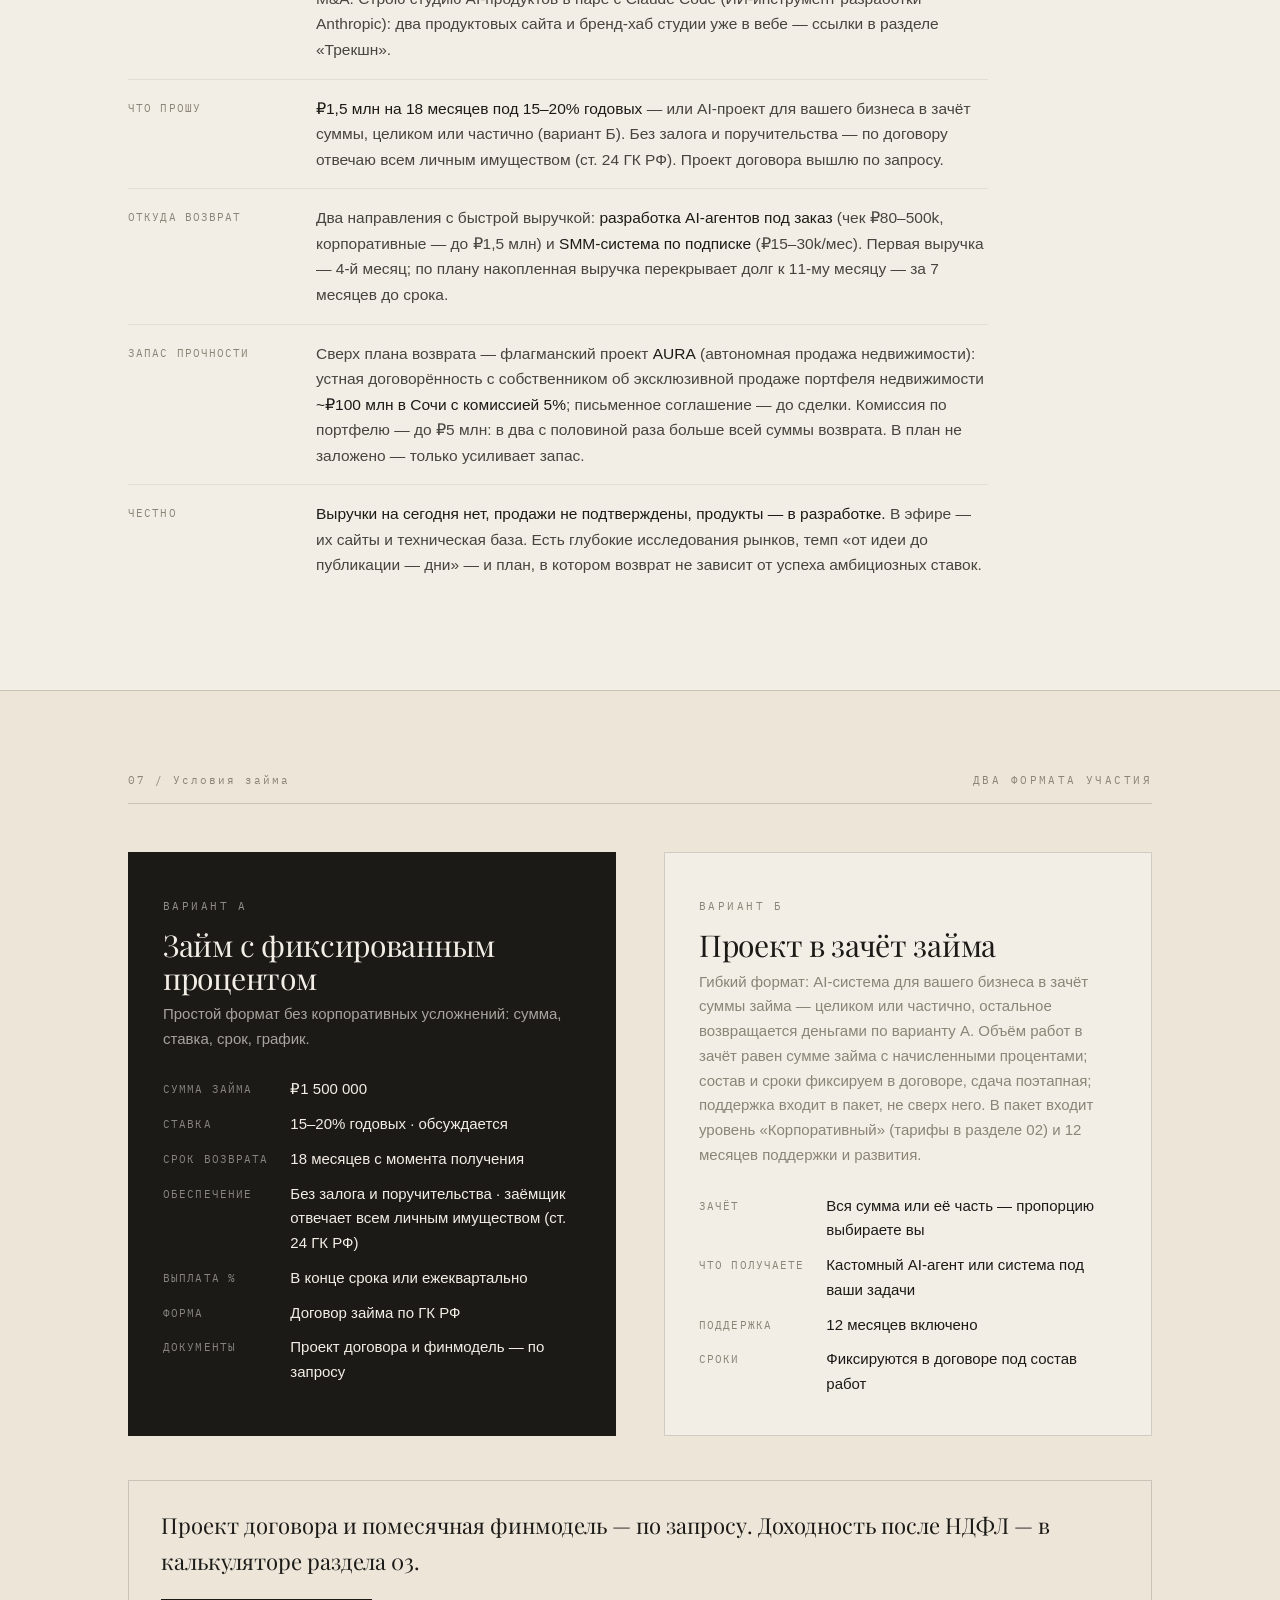
==== commit af150d97: "Draft: platform deep-dives + mechanized integrity check Founder rightly called out the asymmetry: AU" ====
--- a/next/index.html
+++ b/next/index.html
@@ -655,6 +655,30 @@
           <div><b>$5–8,6 млн</b><span>Цель по годовой выручке на 3-й год</span></div>
         </div>
         <p style="font-size:15.5px;color:var(--ink-soft);margin-top:16px">Подписка $8–20/мес — коридор, в котором сидит весь рынок. Себестоимость ИИ на пользователя — единицы долларов: маржа с первого платящего. Следующий шаг (2027) — «MyUniverse»: та же петля, расширенная с проектов на все сферы жизни; заложено в архитектуру с первого дня, финансируется не этим займом.</p>
+      </div>
+    </details>
+
+    <details class="acc rv" open>
+      <summary><span><span class="t">Разобрать MyUniverse подробнее</span> &nbsp;<span class="hint">платформа · 2 минуты</span></span><span class="pl">+</span></summary>
+      <div class="acc-body">
+        <h4>Идея одним абзацем</h4>
+        <p style="font-size:15.5px;color:var(--ink-soft)">MyBrain ведёт дела человека. MyUniverse ведёт человека целиком: проекты, здоровье, финансы, развитие — все сферы в одной системе, которая глубоко его понимает. Отличие от «вторых мозгов» принципиально: они хранят то, что ты знаешь; MyUniverse работает с тем, кем ты становишься. Система хранит не только задачи — состояние человека, и помогает создающему развиваться, а не просто успевать.</p>
+        <h4>Почему из ядра MyBrain</h4>
+        <p style="font-size:15.5px;color:var(--ink-soft)">Та же машина: захват → смысл → разбор → связи → проактивная выдача. MyBrain доказывает её на дела́х; MyUniverse расширяет петлю на все сферы жизни. Архитектура заложена с первого дня — заделы уже в схеме данных MyBrain, переписывать ядро не придётся.</p>
+        <h4>Статус честно</h4>
+        <p style="font-size:15.5px;color:var(--ink-soft)">Замысел с проработанной архитектурной основой. Открывается, когда MyBrain докажет ядро платящими пользователями. Финансируется следующими раундами, не этим займом. История происхождения замысла — расскажу лично: она стоит разговора.</p>
+      </div>
+    </details>
+
+    <details class="acc rv" open>
+      <summary><span><span class="t">Разобрать Meridian подробнее</span> &nbsp;<span class="hint">платформа · 2 минуты</span></span><span class="pl">+</span></summary>
+      <div class="acc-body">
+        <h4>Идея одним абзацем</h4>
+        <p style="font-size:15.5px;color:var(--ink-soft)">Впервые в истории у рынка появился новый покупатель информации — не человек, а ИИ-агент компании. Агентам нужна проверенная рыночная правда: цены, спрос, конкуренты, тренды — и брать её пока неоткуда, кроме как из инструментов, сделанных для людей. Meridian — инфраструктура рыночной правды: один интерфейс для людей, один API для машин. Та же машина смыслов, что в MyBrain, направленная с мыслей человека на рынок.</p>
+        <h4>Почему это платформа, а не сервис</h4>
+        <p style="font-size:15.5px;color:var(--ink-soft)">Сервис отвечает людям по одному. Инфраструктура становится слоем, на который опираются чужие системы, — и чем больше агентов берут из неё правду, тем ценнее она для следующих. Ставка Meridian — стать таким слоем в момент, когда компании массово переводят маркетинг и закупки на агентов.</p>
+        <h4>Статус честно</h4>
+        <p style="font-size:15.5px;color:var(--ink-soft)">Две принятые спецификации и сведённый синтез; работа идёт в ручном режиме, кода платформы нет. Очередь — после беты MyBrain. Финансируется следующими раундами, не этим займом.</p>
       </div>
     </details>
   </div>
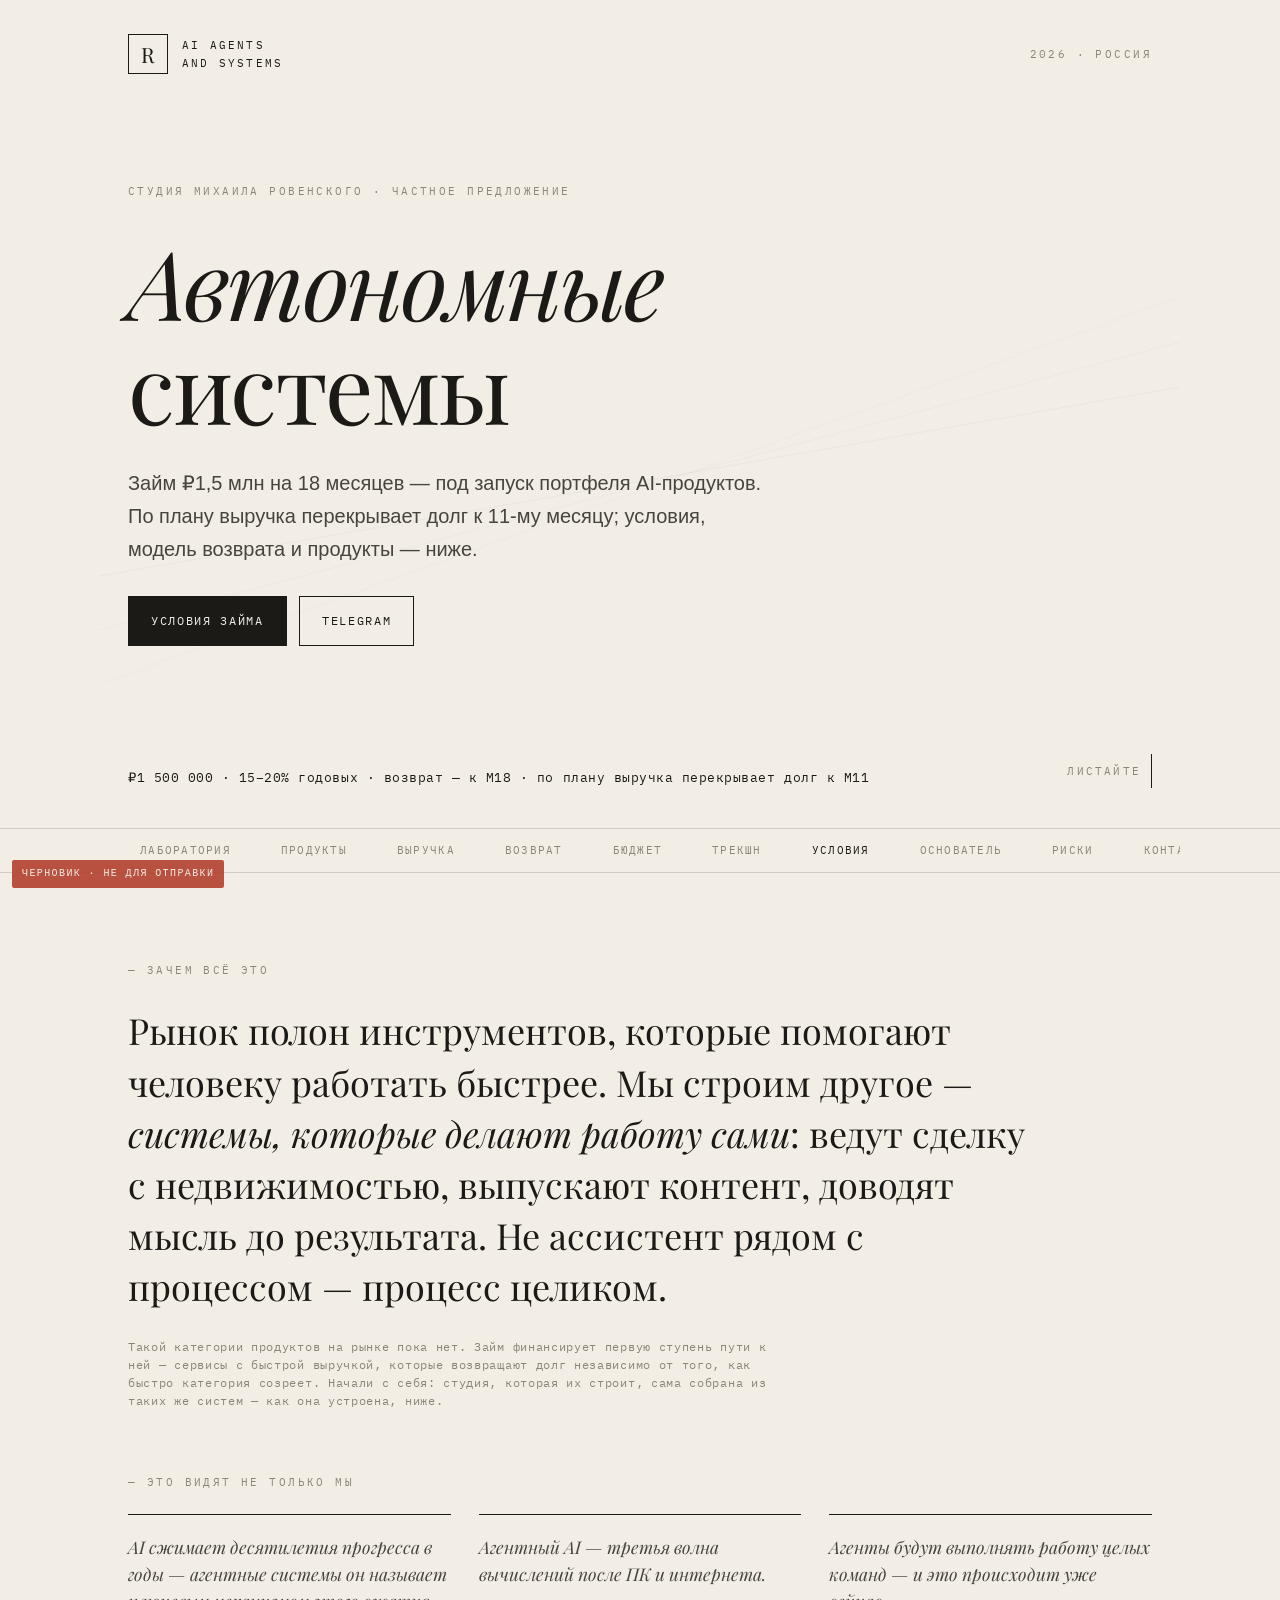
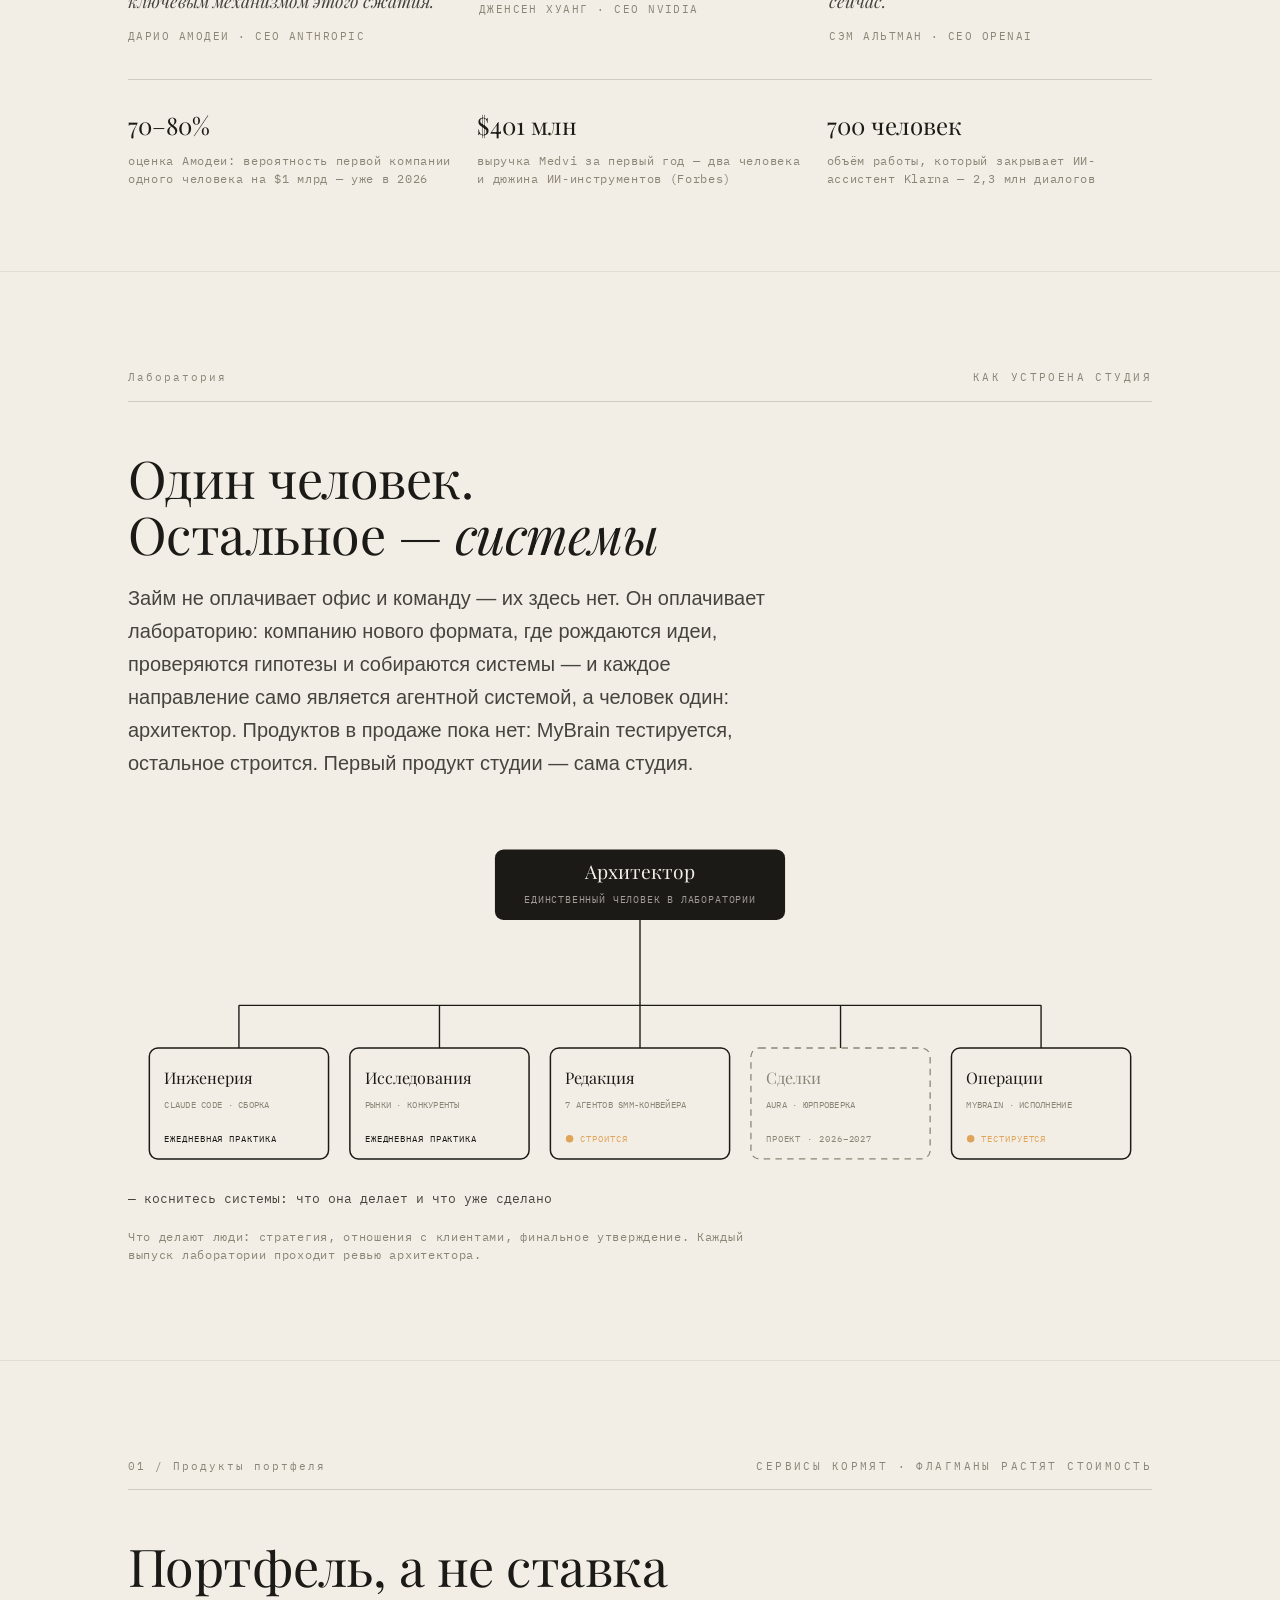
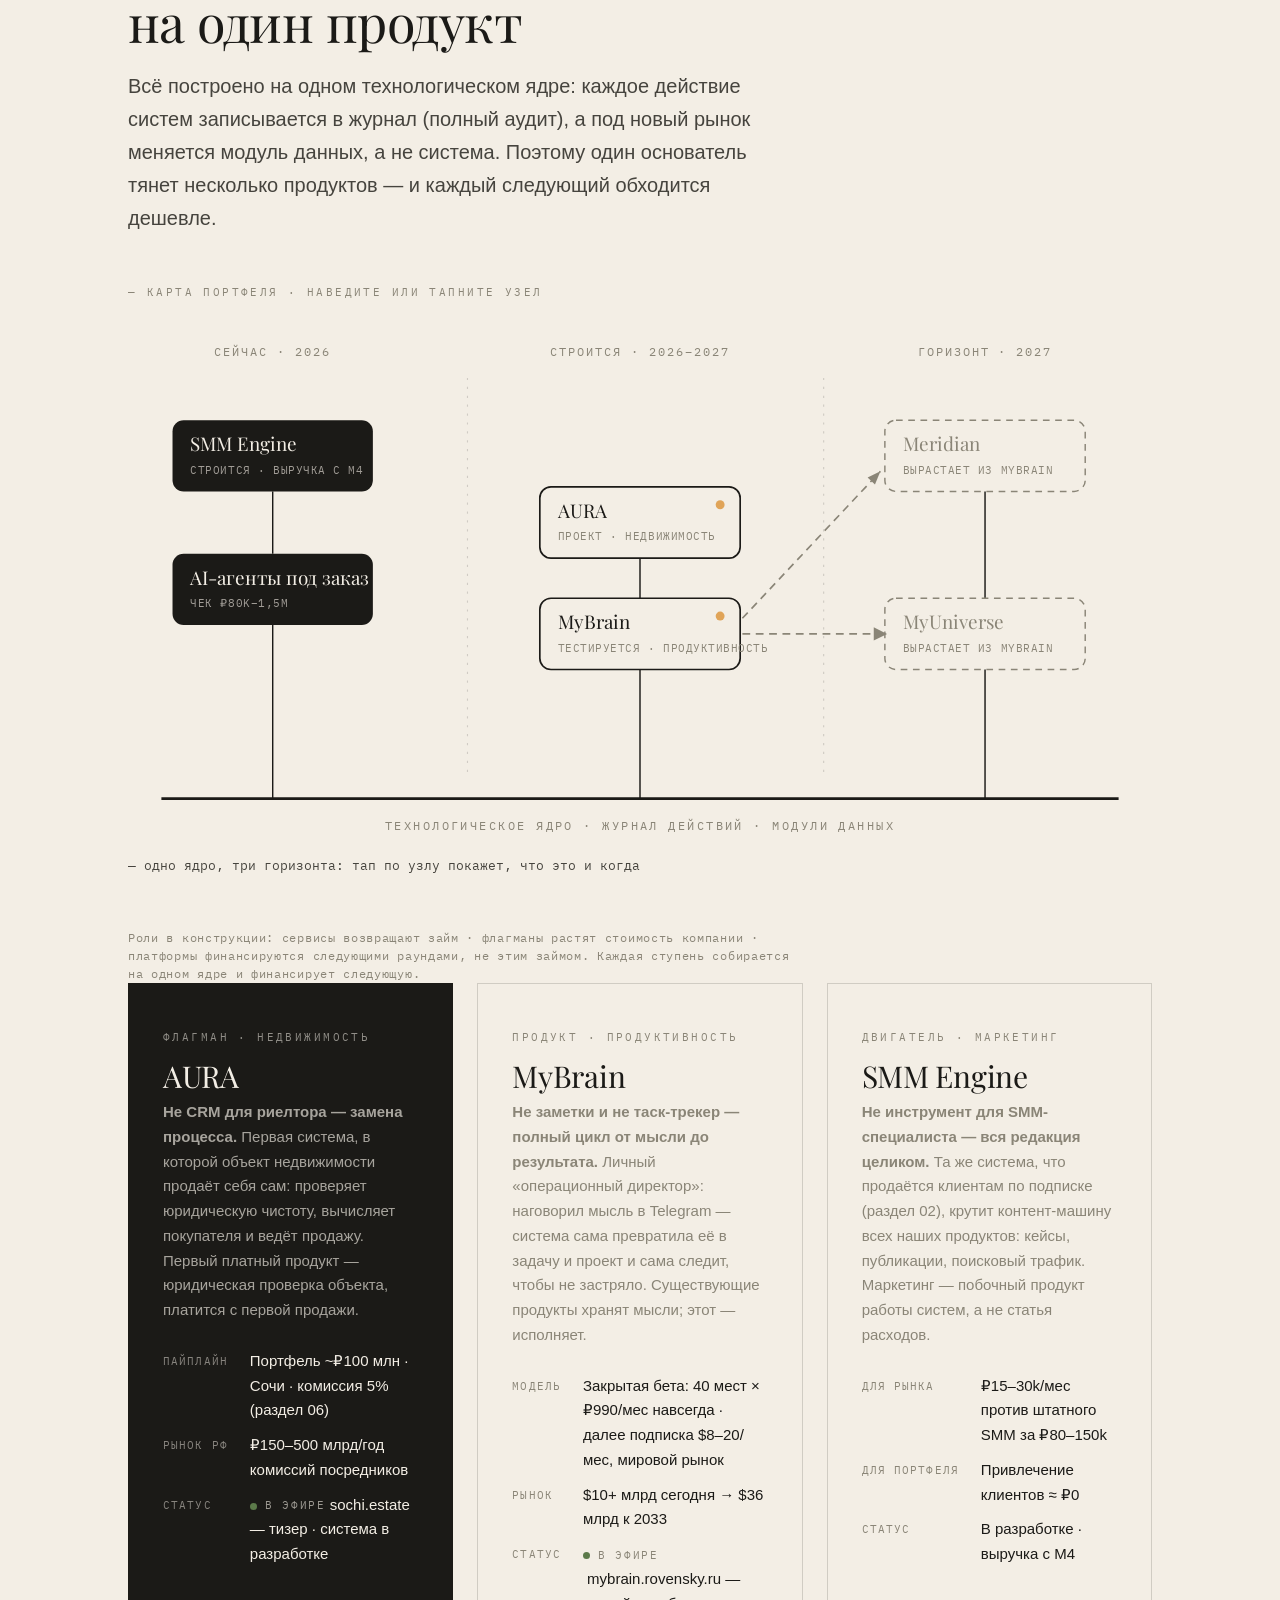
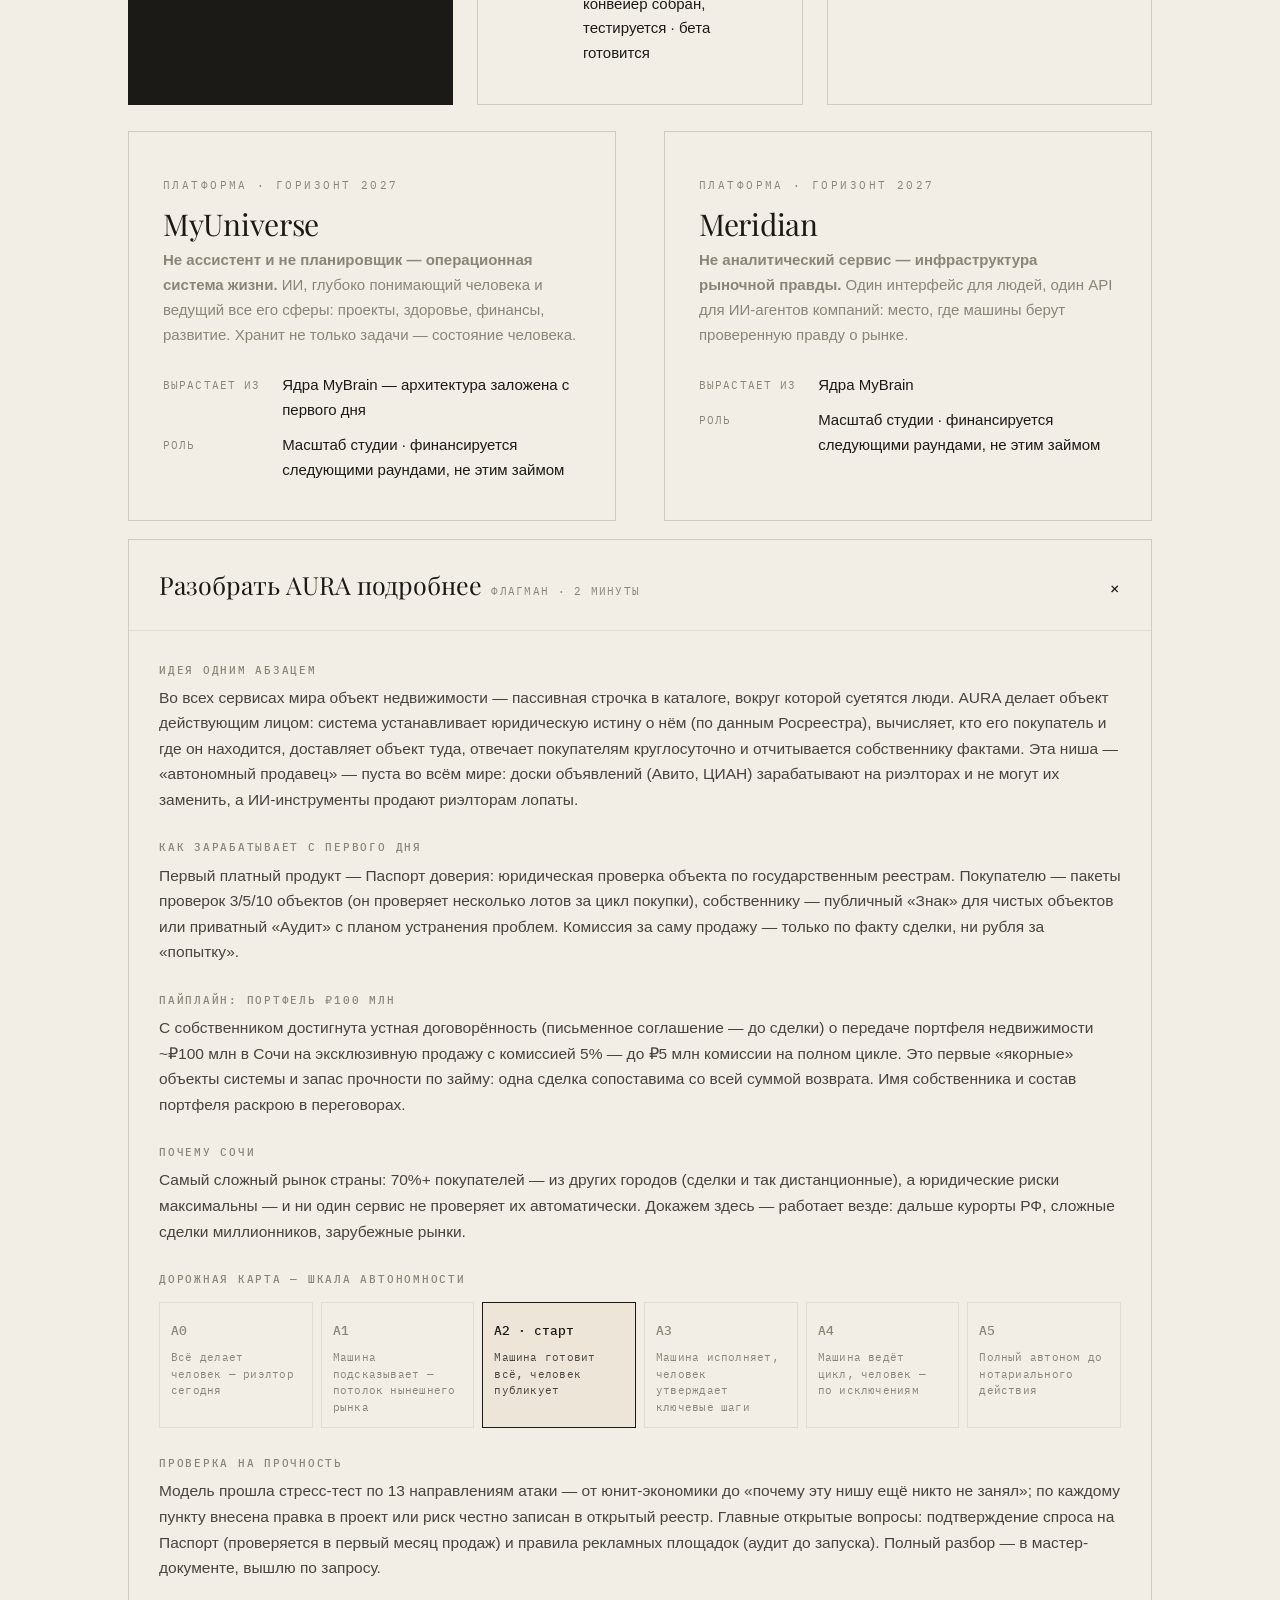
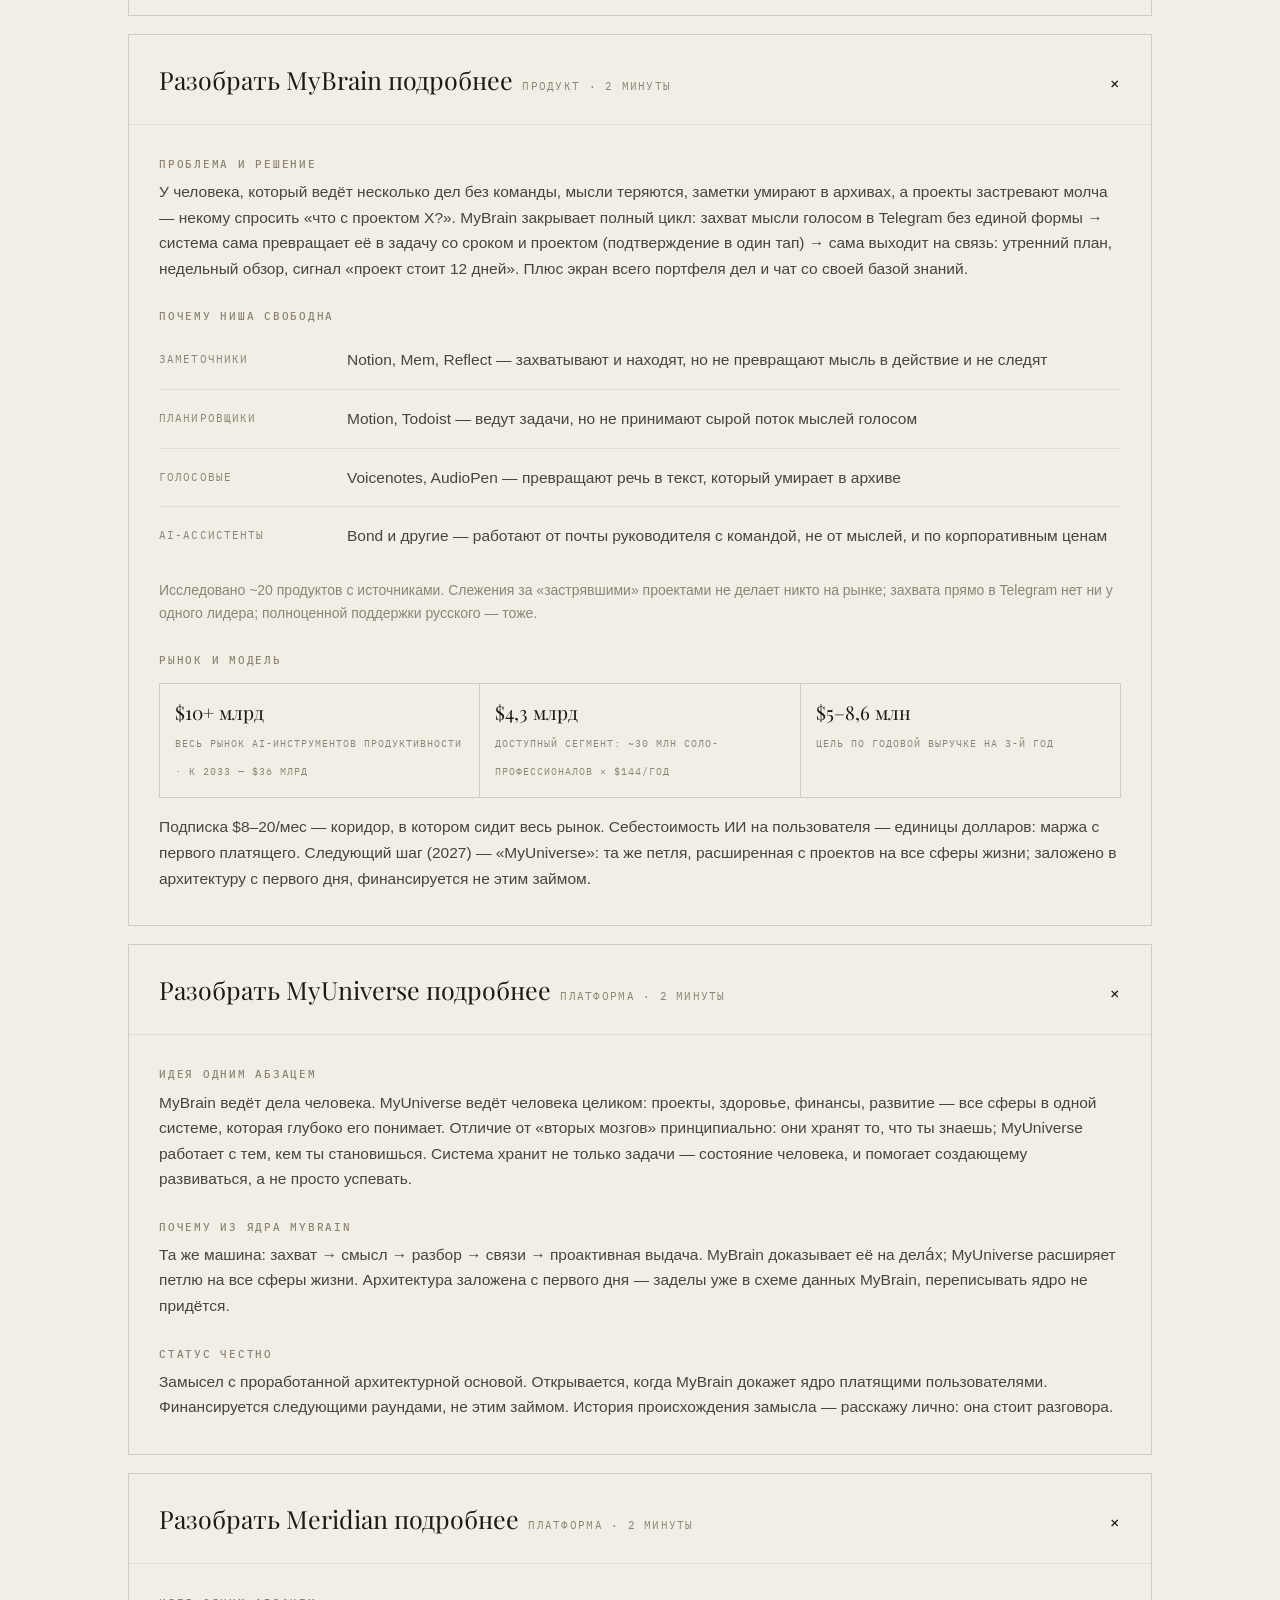
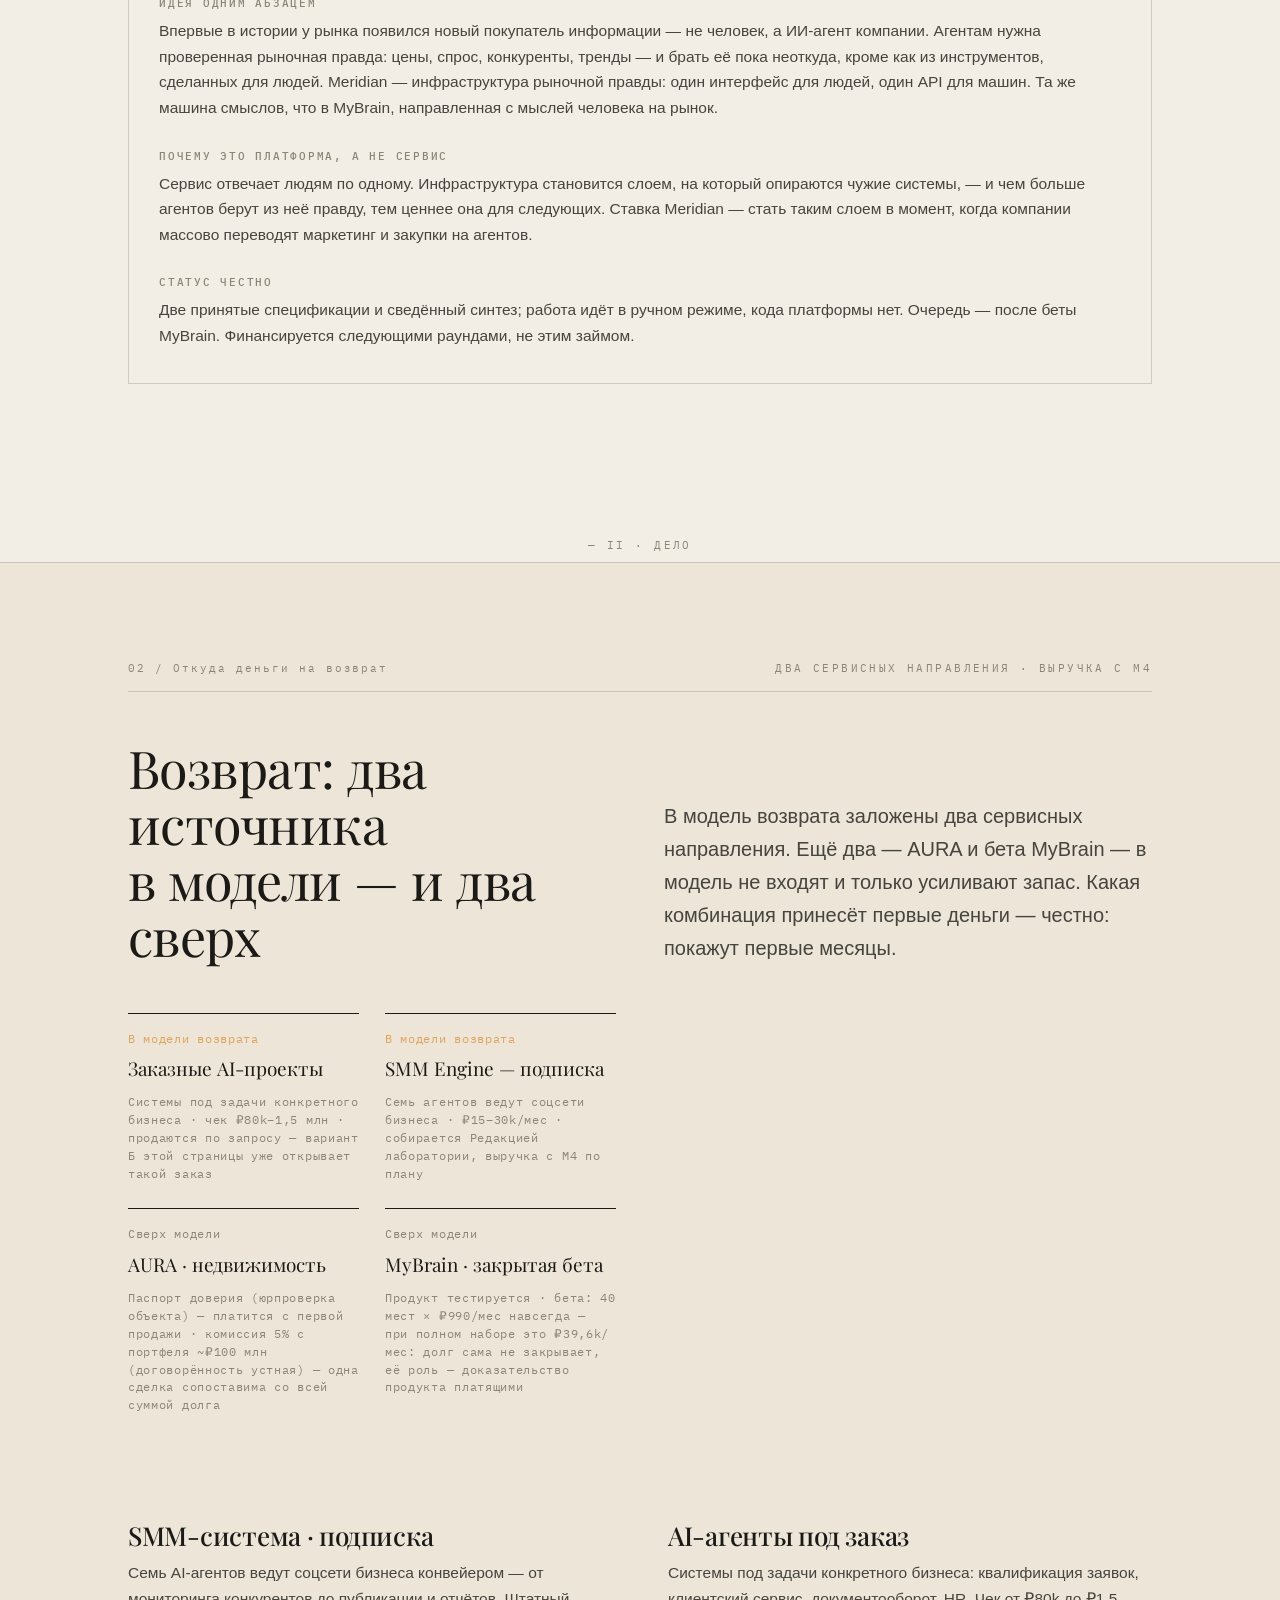
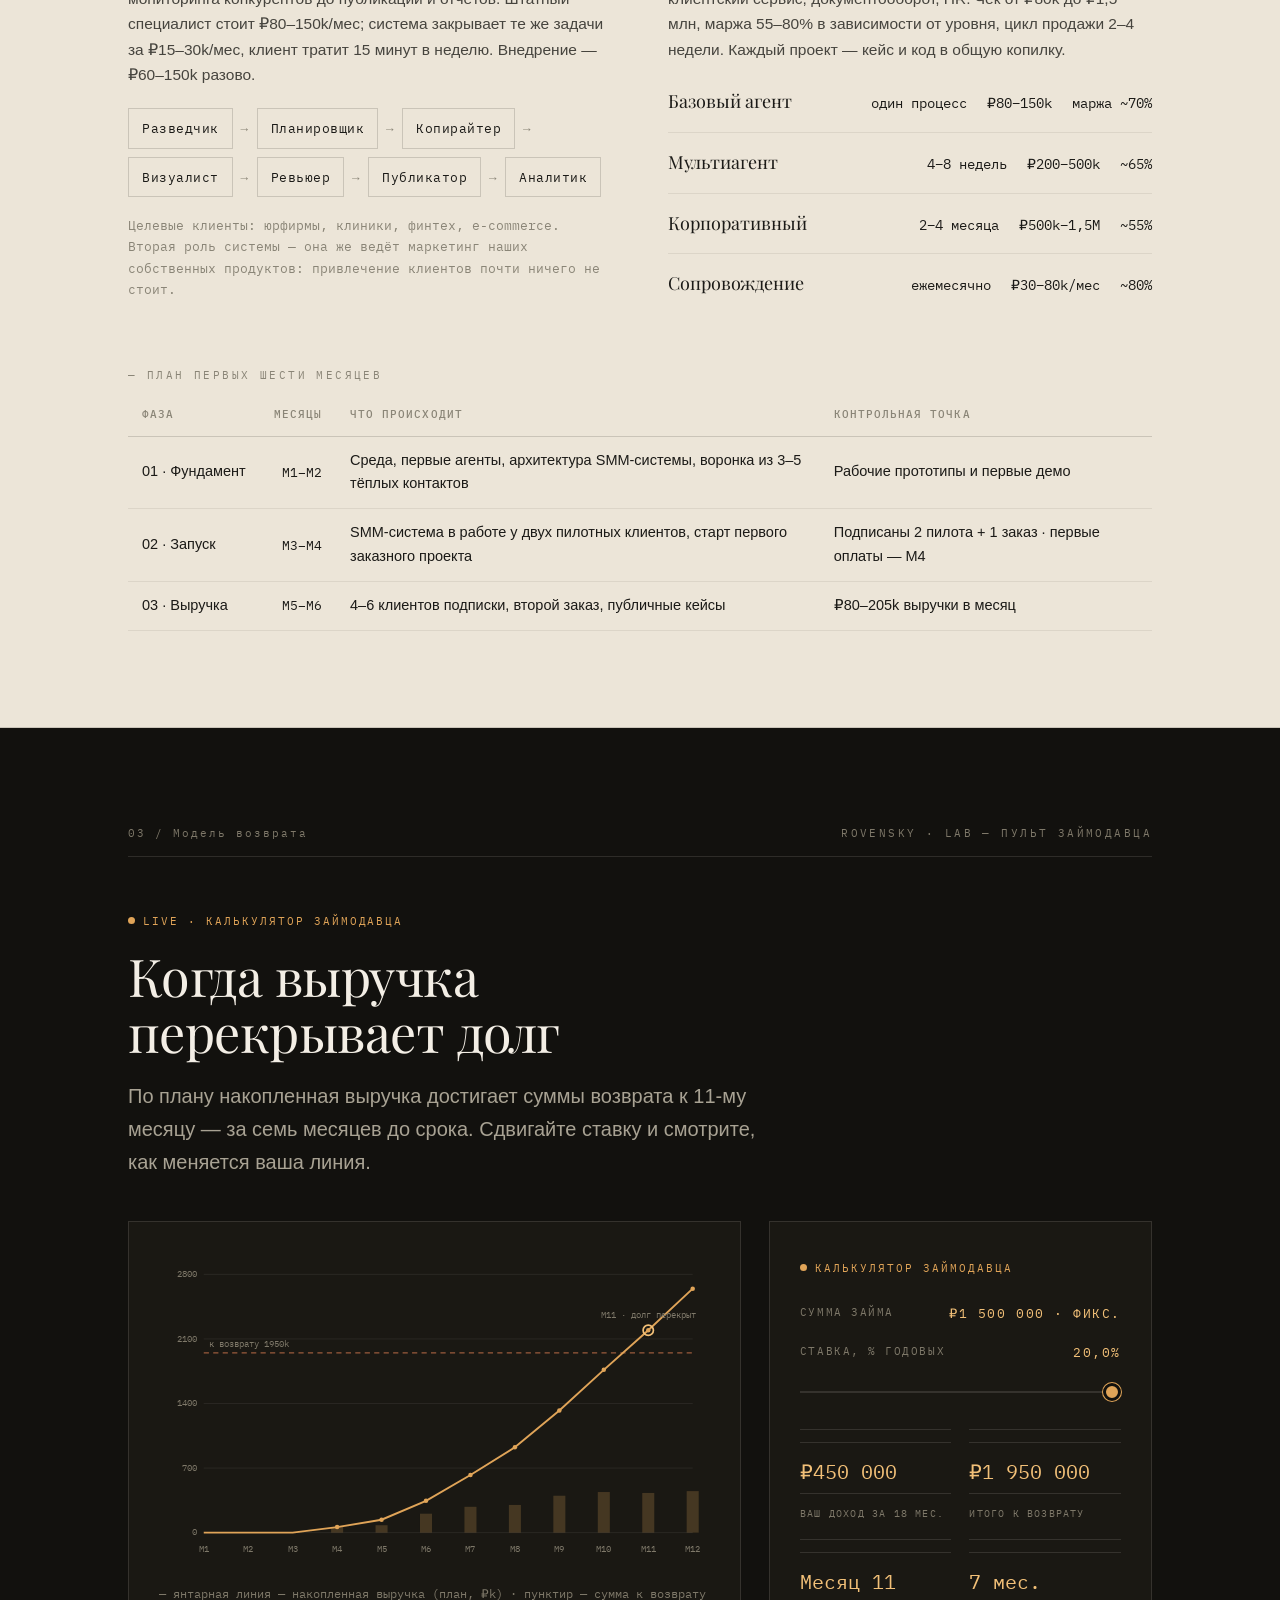
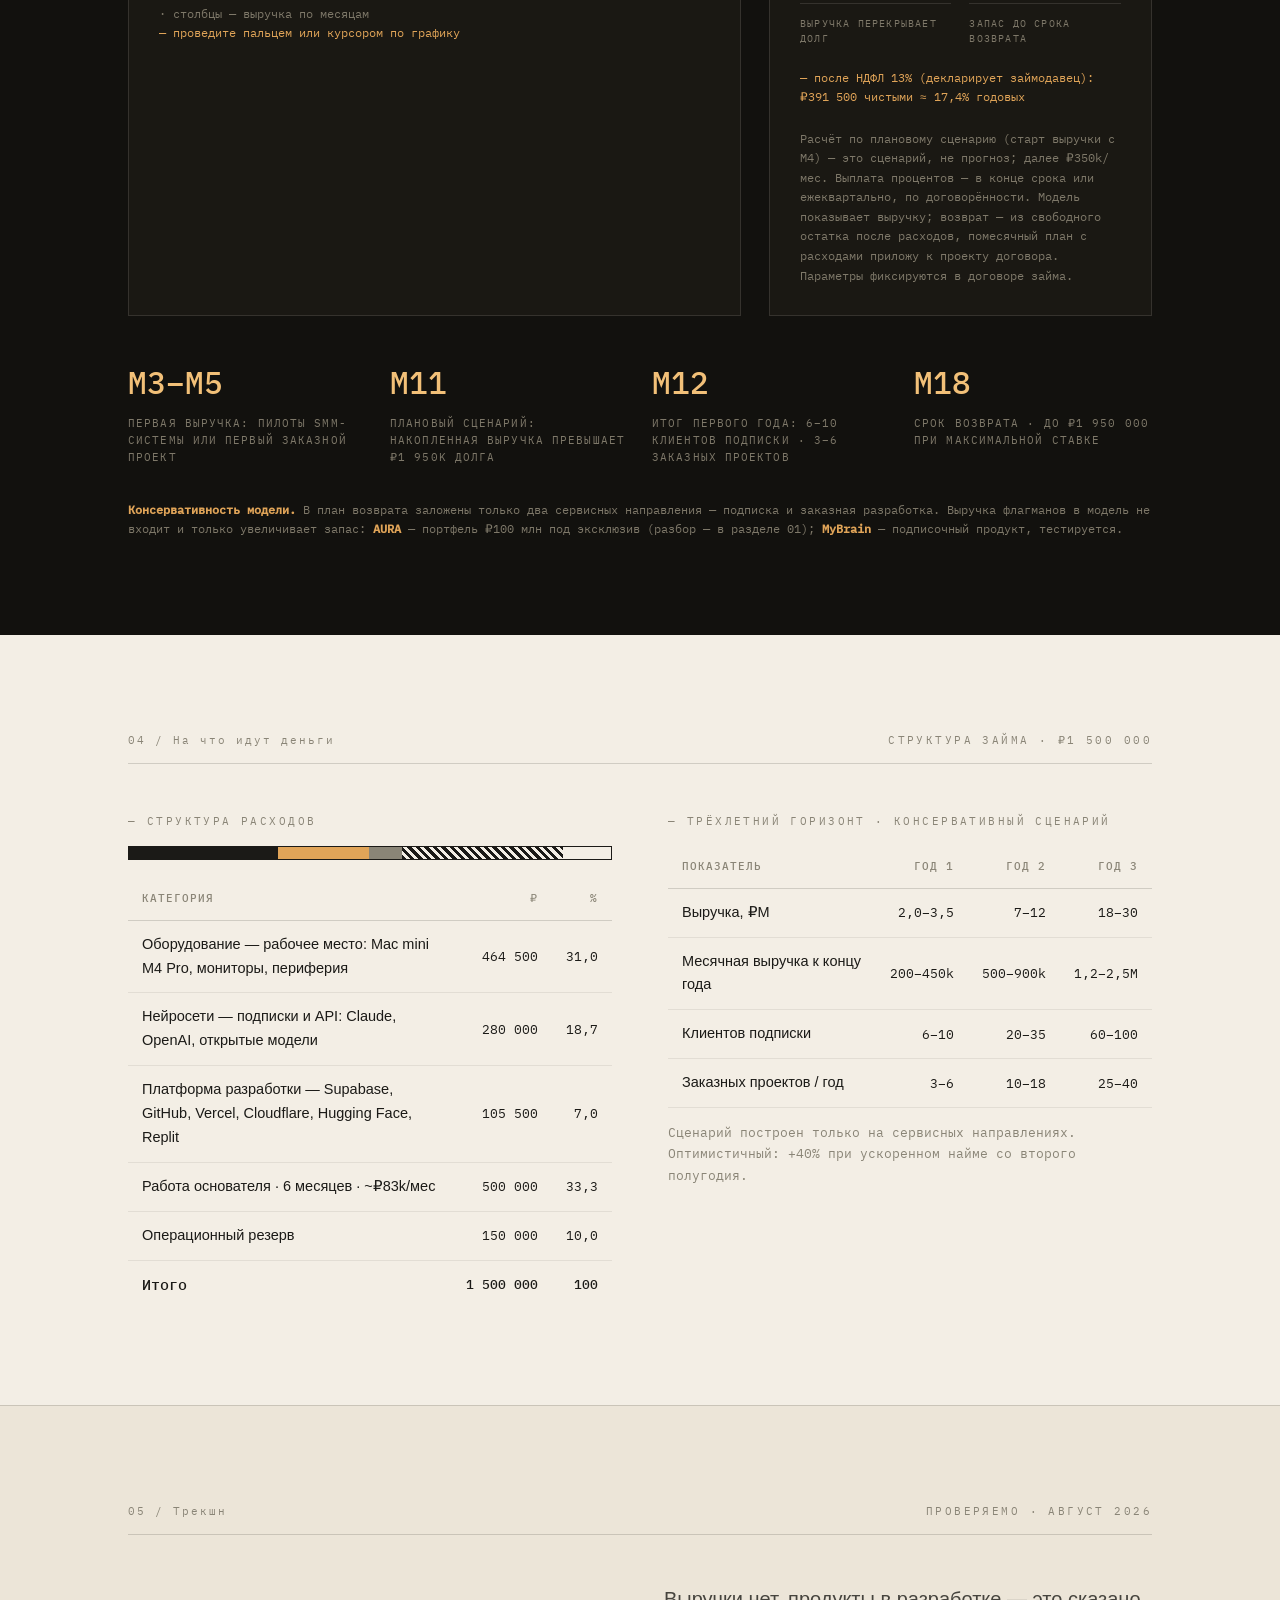
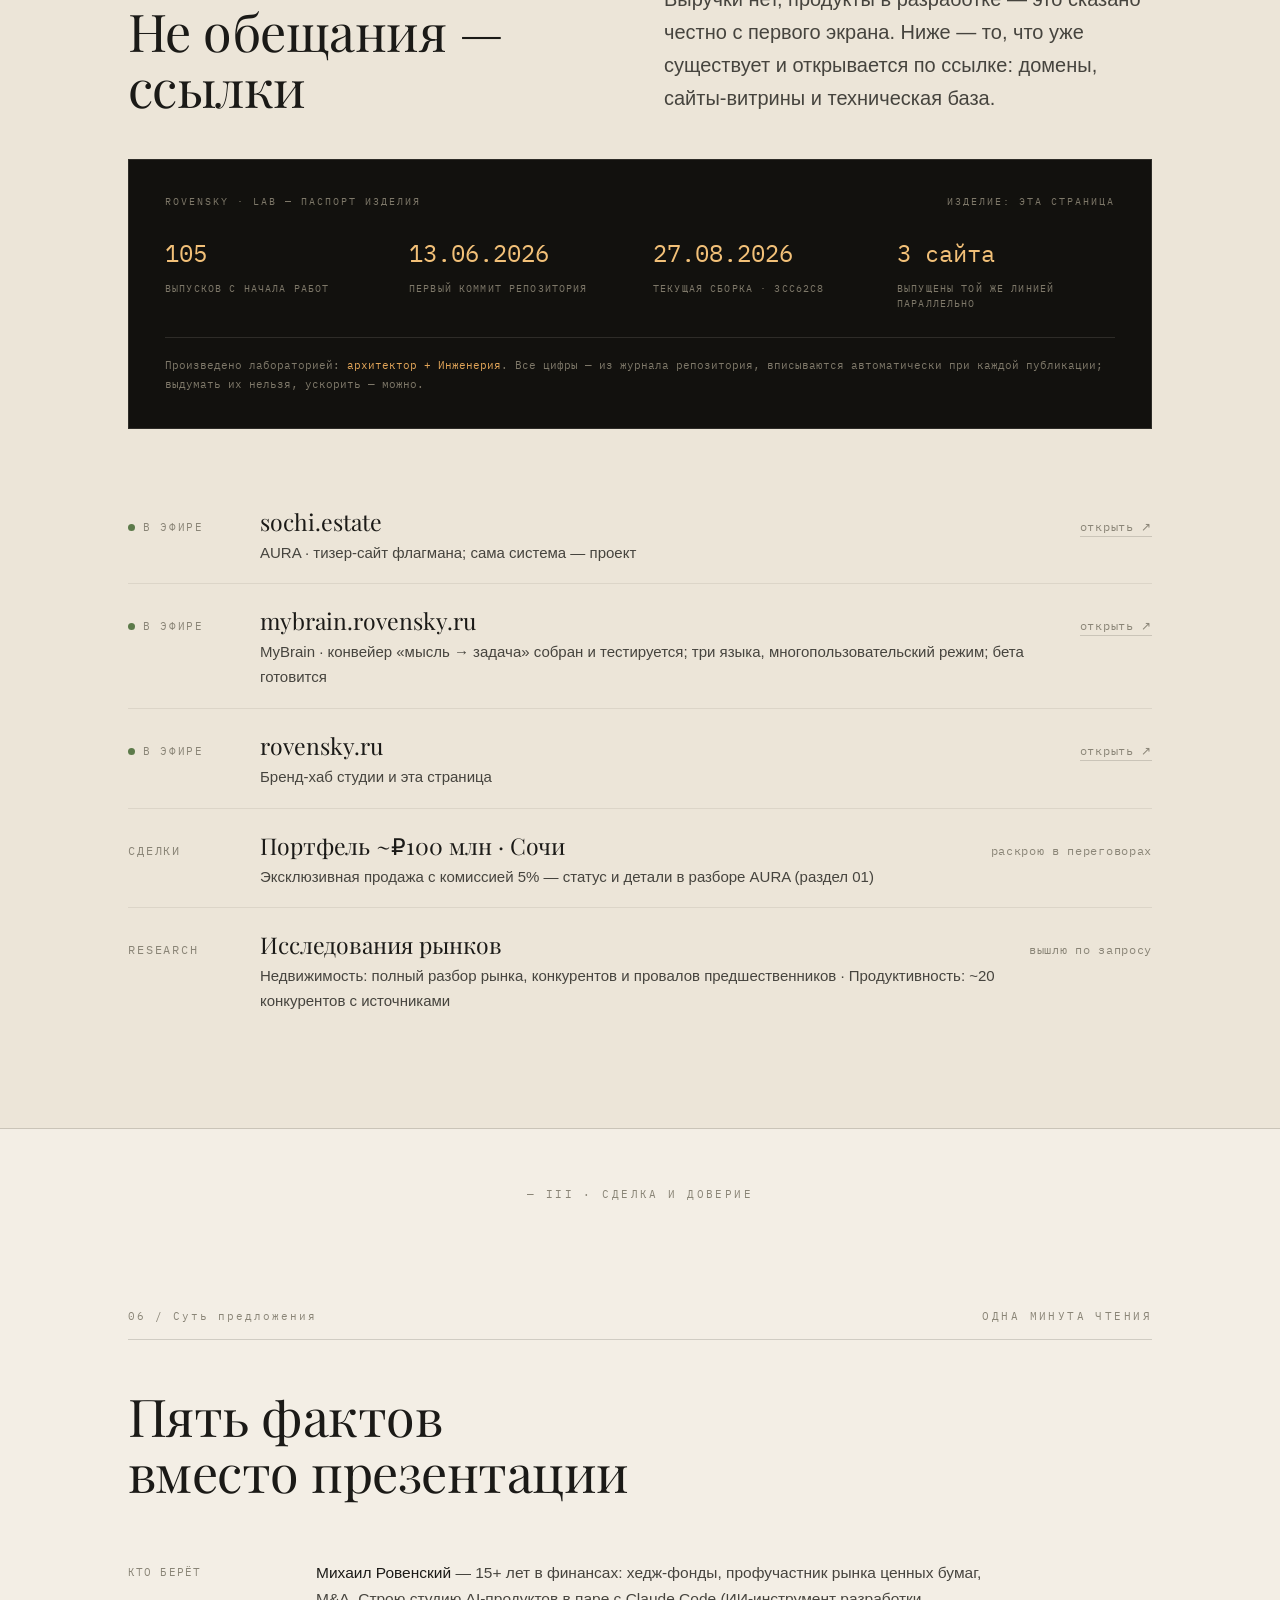
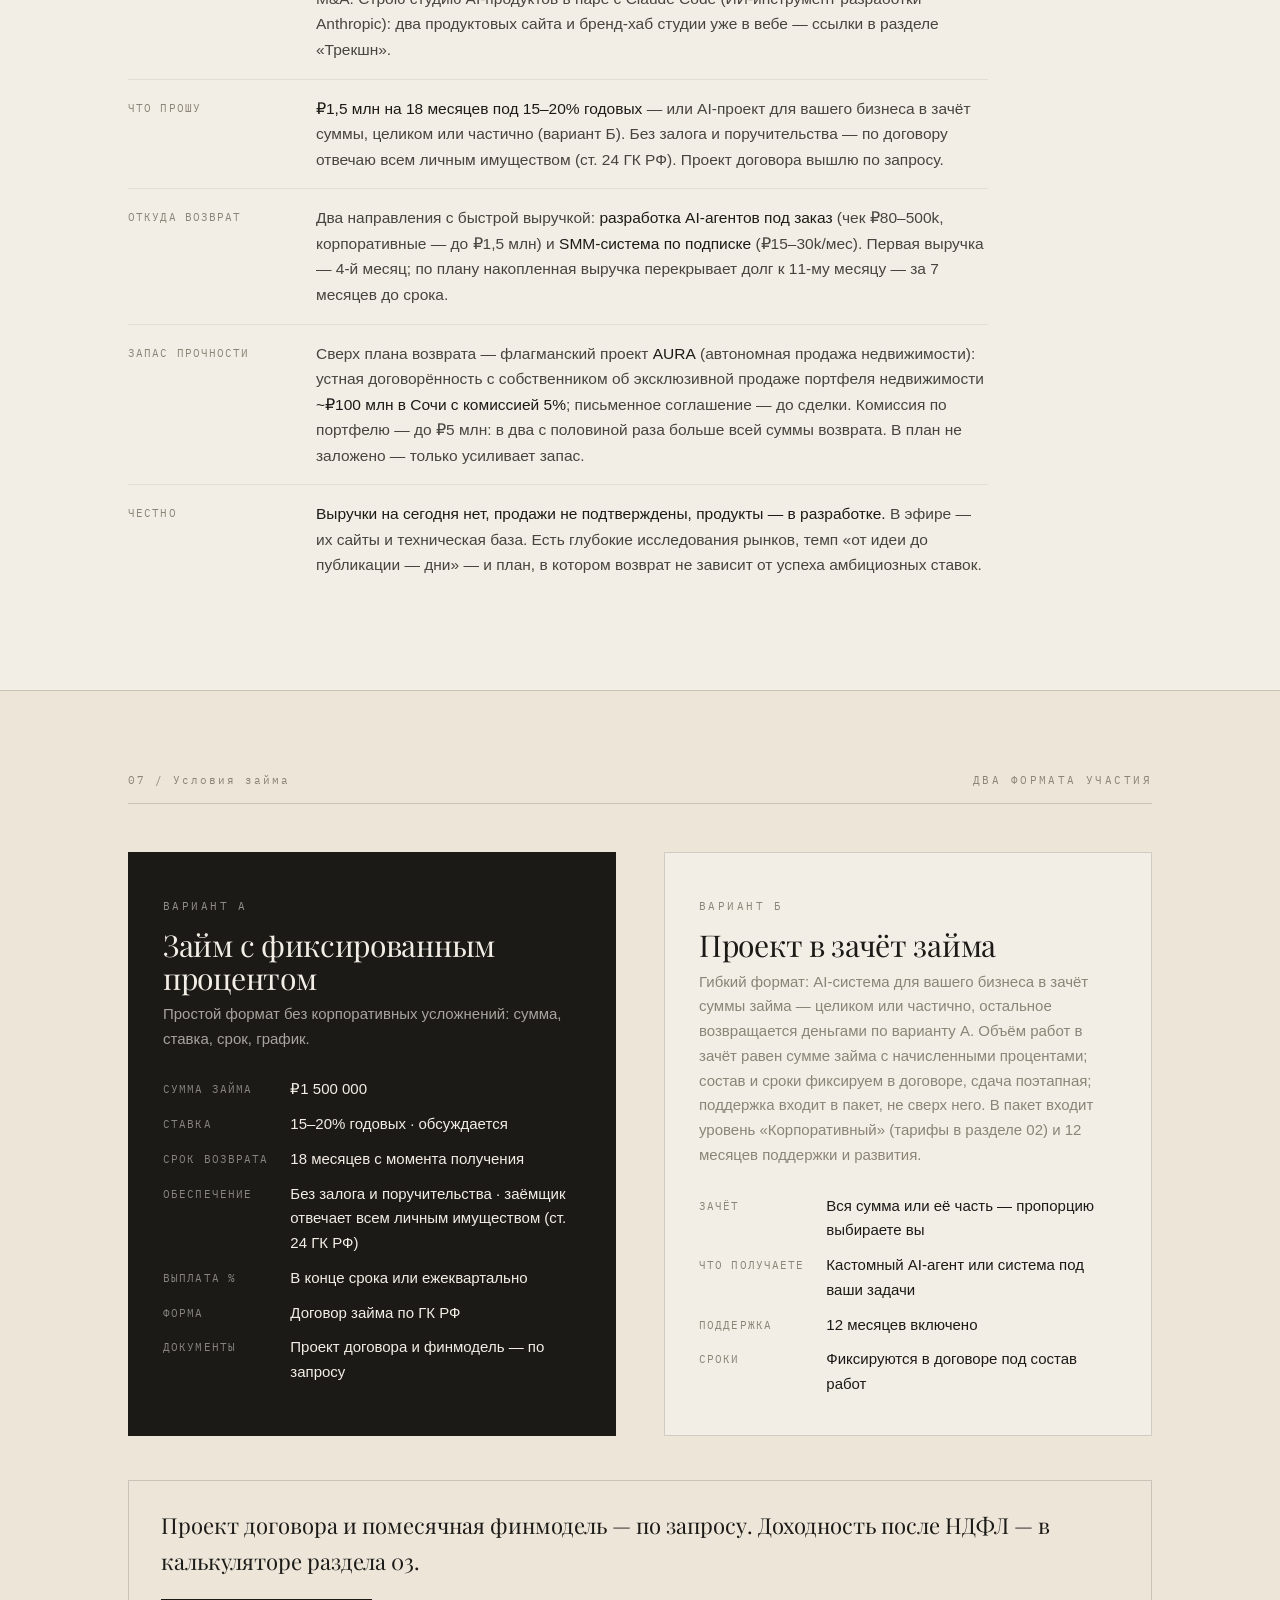
==== commit b8bb82bb: "Draft: center architect label in its plate" ====
--- a/next/index.html
+++ b/next/index.html
@@ -499,8 +499,8 @@
       <svg id="labchart" viewBox="0 0 960 330" role="img" aria-label="Схема лаборатории: архитектор и пять агентных систем">
         <g class="nd nd-arch" data-read="Михаил Ровенский — совет директоров из одного человека: стратегия, архитектура, финальное утверждение каждого выпуска. Правило студии: человек добавляется, только когда системы доказуемо не справляются" tabindex="0">
           <rect x="344" y="24" width="272" height="66" rx="8"/>
-          <text class="t1" x="362" y="52">Архитектор</text>
-          <text class="t2" x="362" y="74">ЕДИНСТВЕННЫЙ ЧЕЛОВЕК В ЛАБОРАТОРИИ</text>
+          <text class="t1" x="480" y="52" text-anchor="middle">Архитектор</text>
+          <text class="t2" x="480" y="74" text-anchor="middle">ЕДИНСТВЕННЫЙ ЧЕЛОВЕК В ЛАБОРАТОРИИ</text>
         </g>
         <line class="ln ln-arch" pathLength="1" x1="480" y1="90" x2="480" y2="170"/>
         <line class="ln ln-bus" pathLength="1" x1="104" y1="170" x2="856" y2="170"/>
